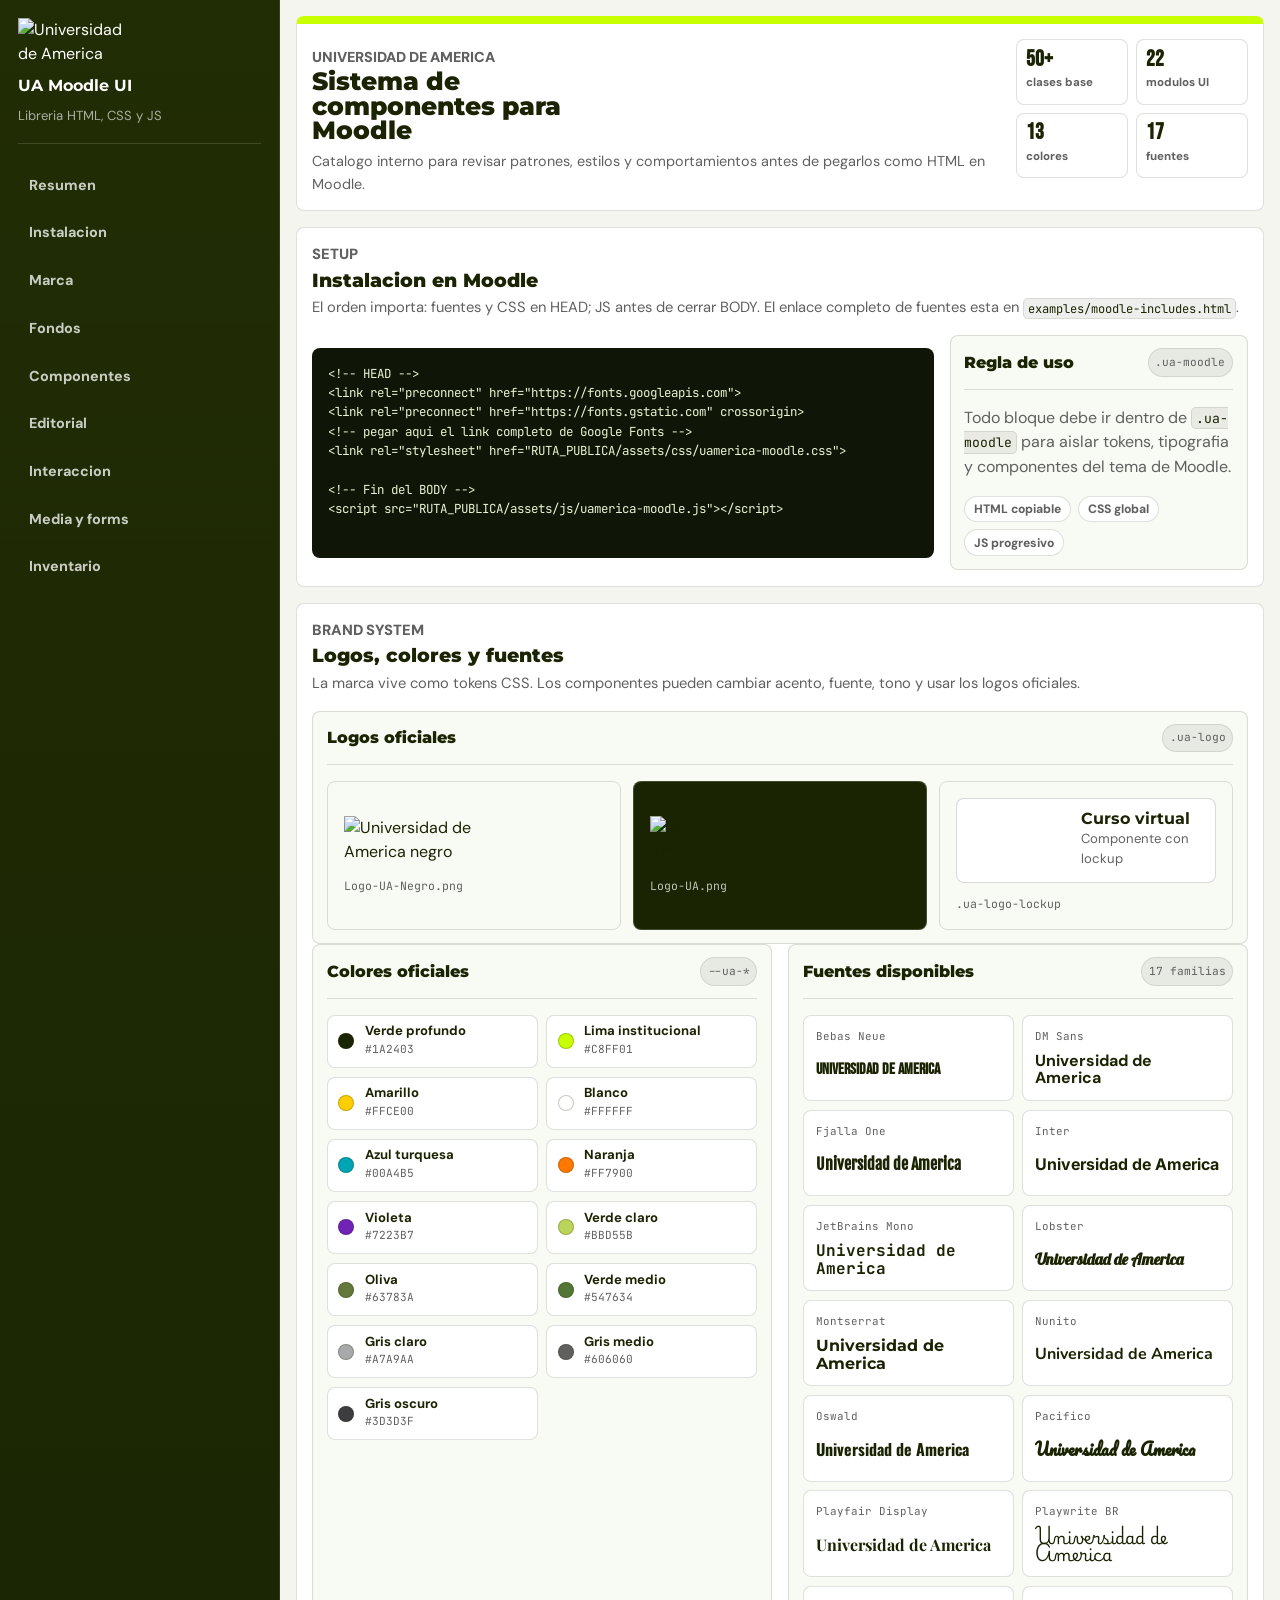
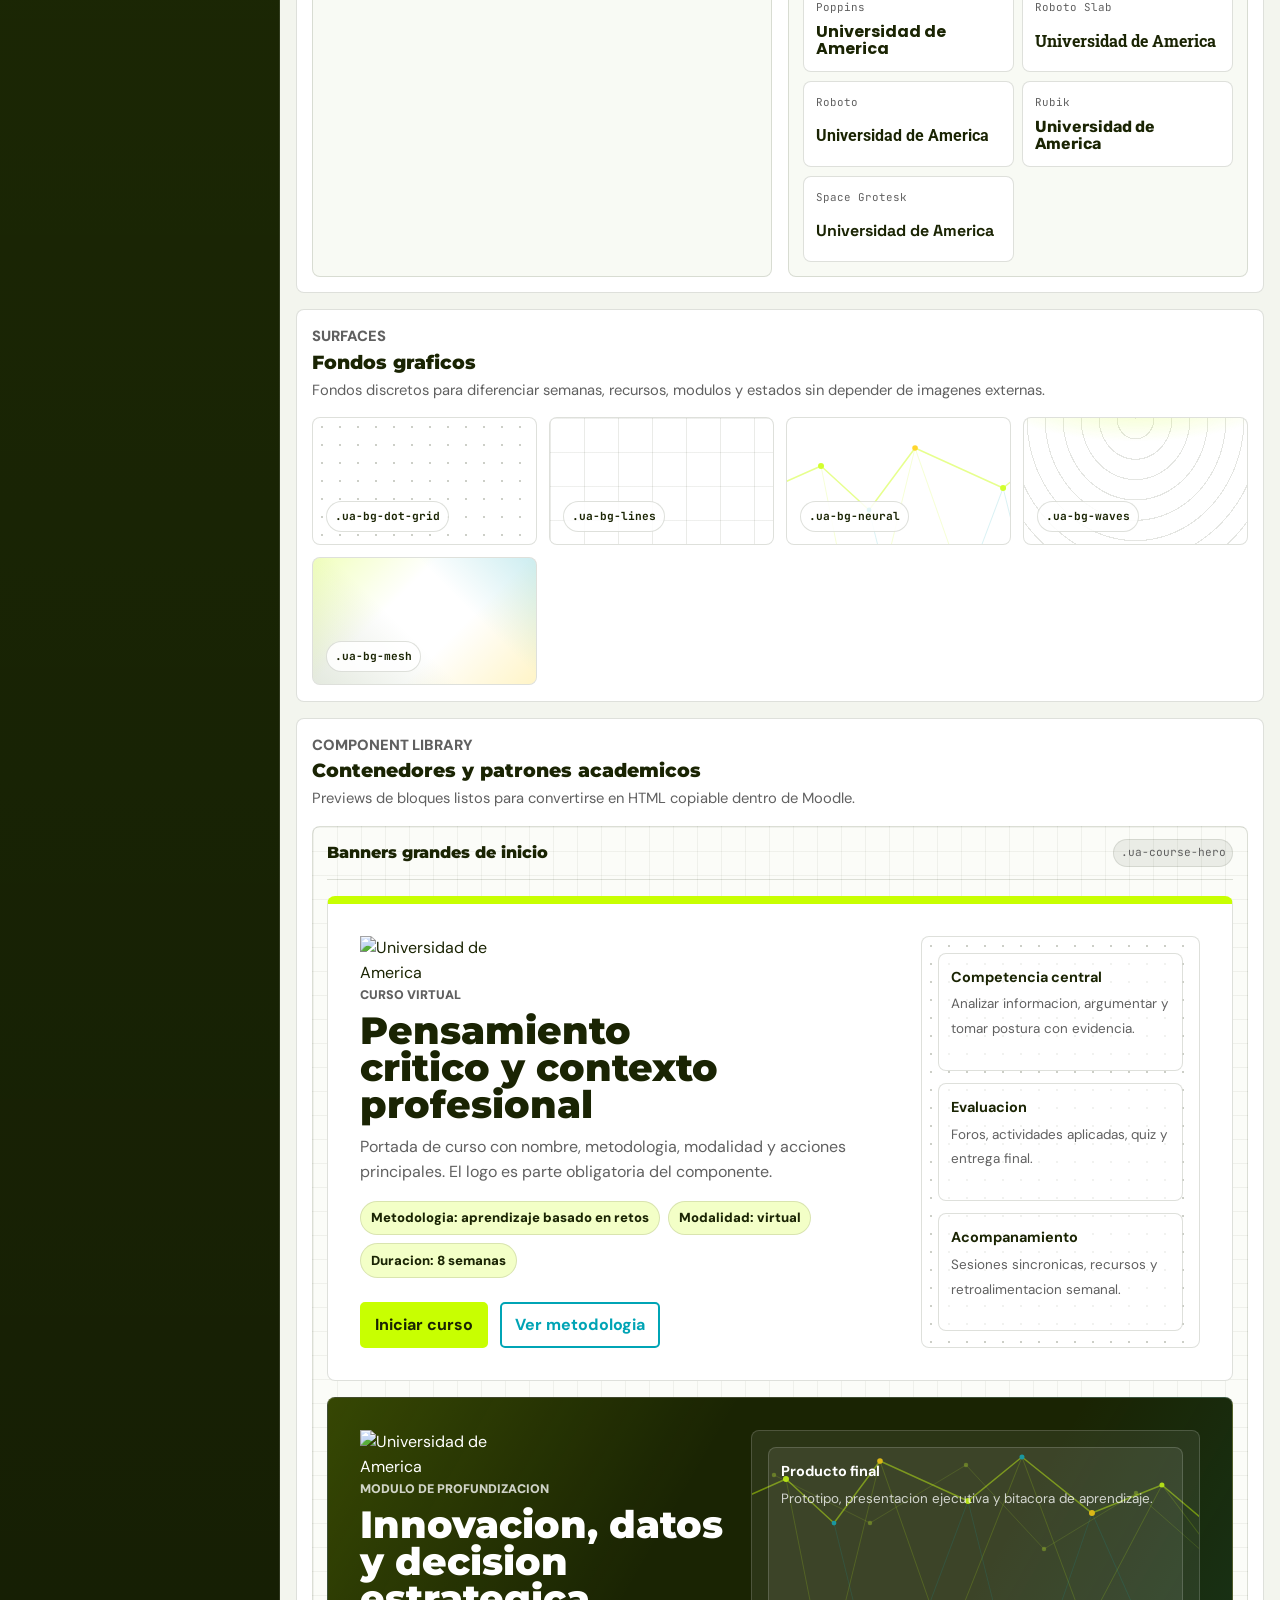
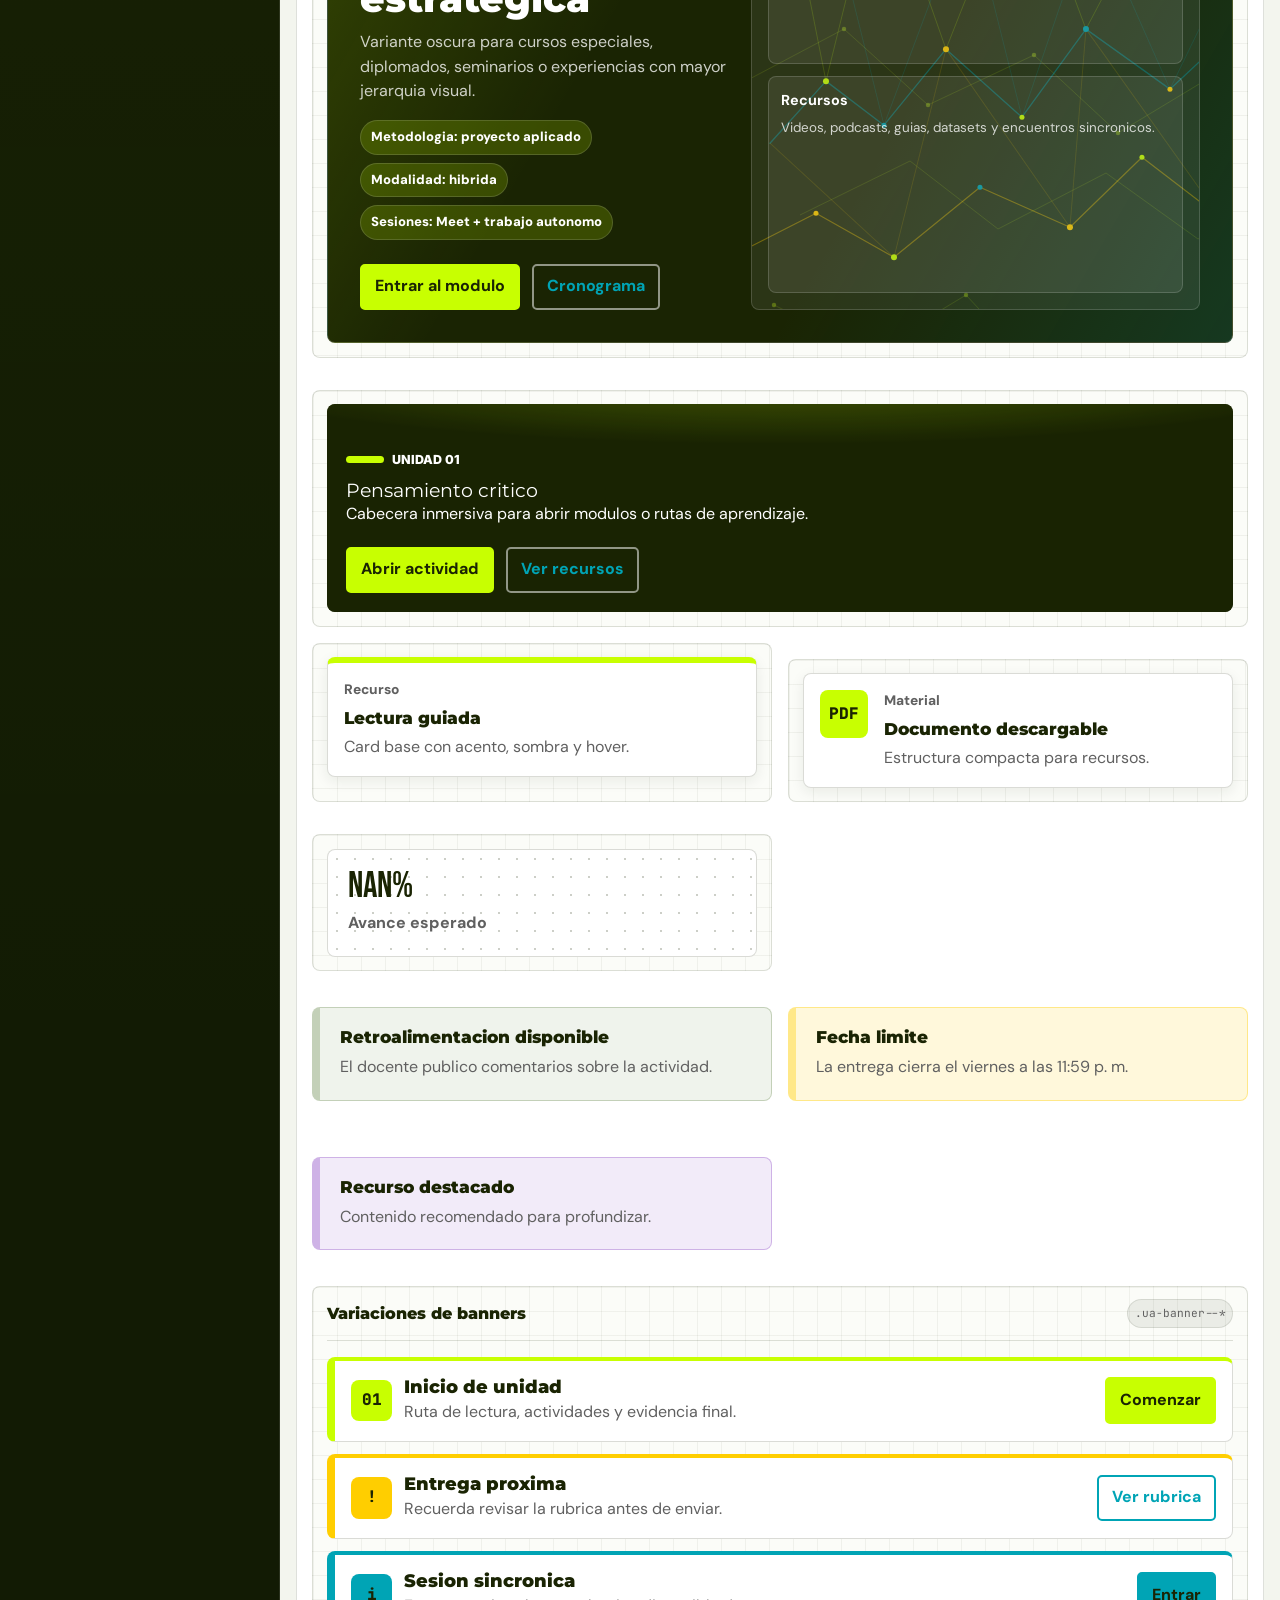
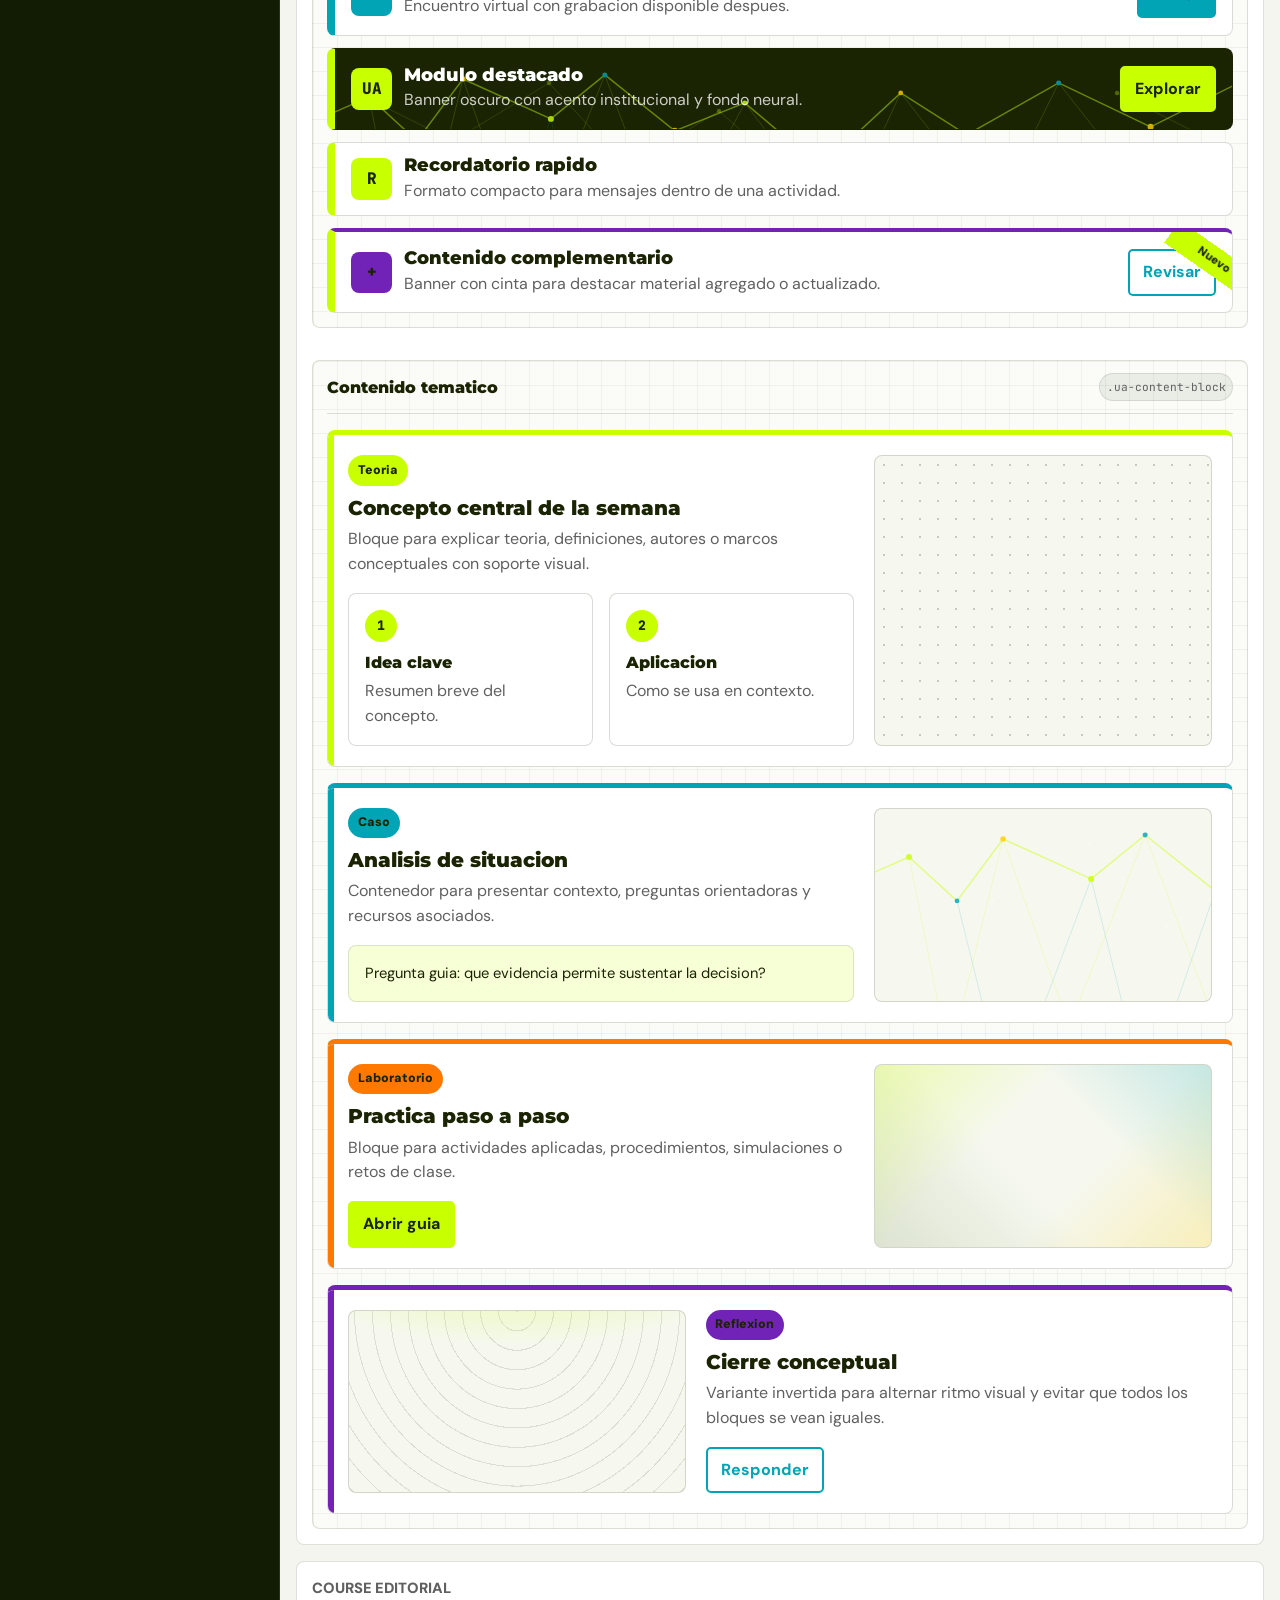
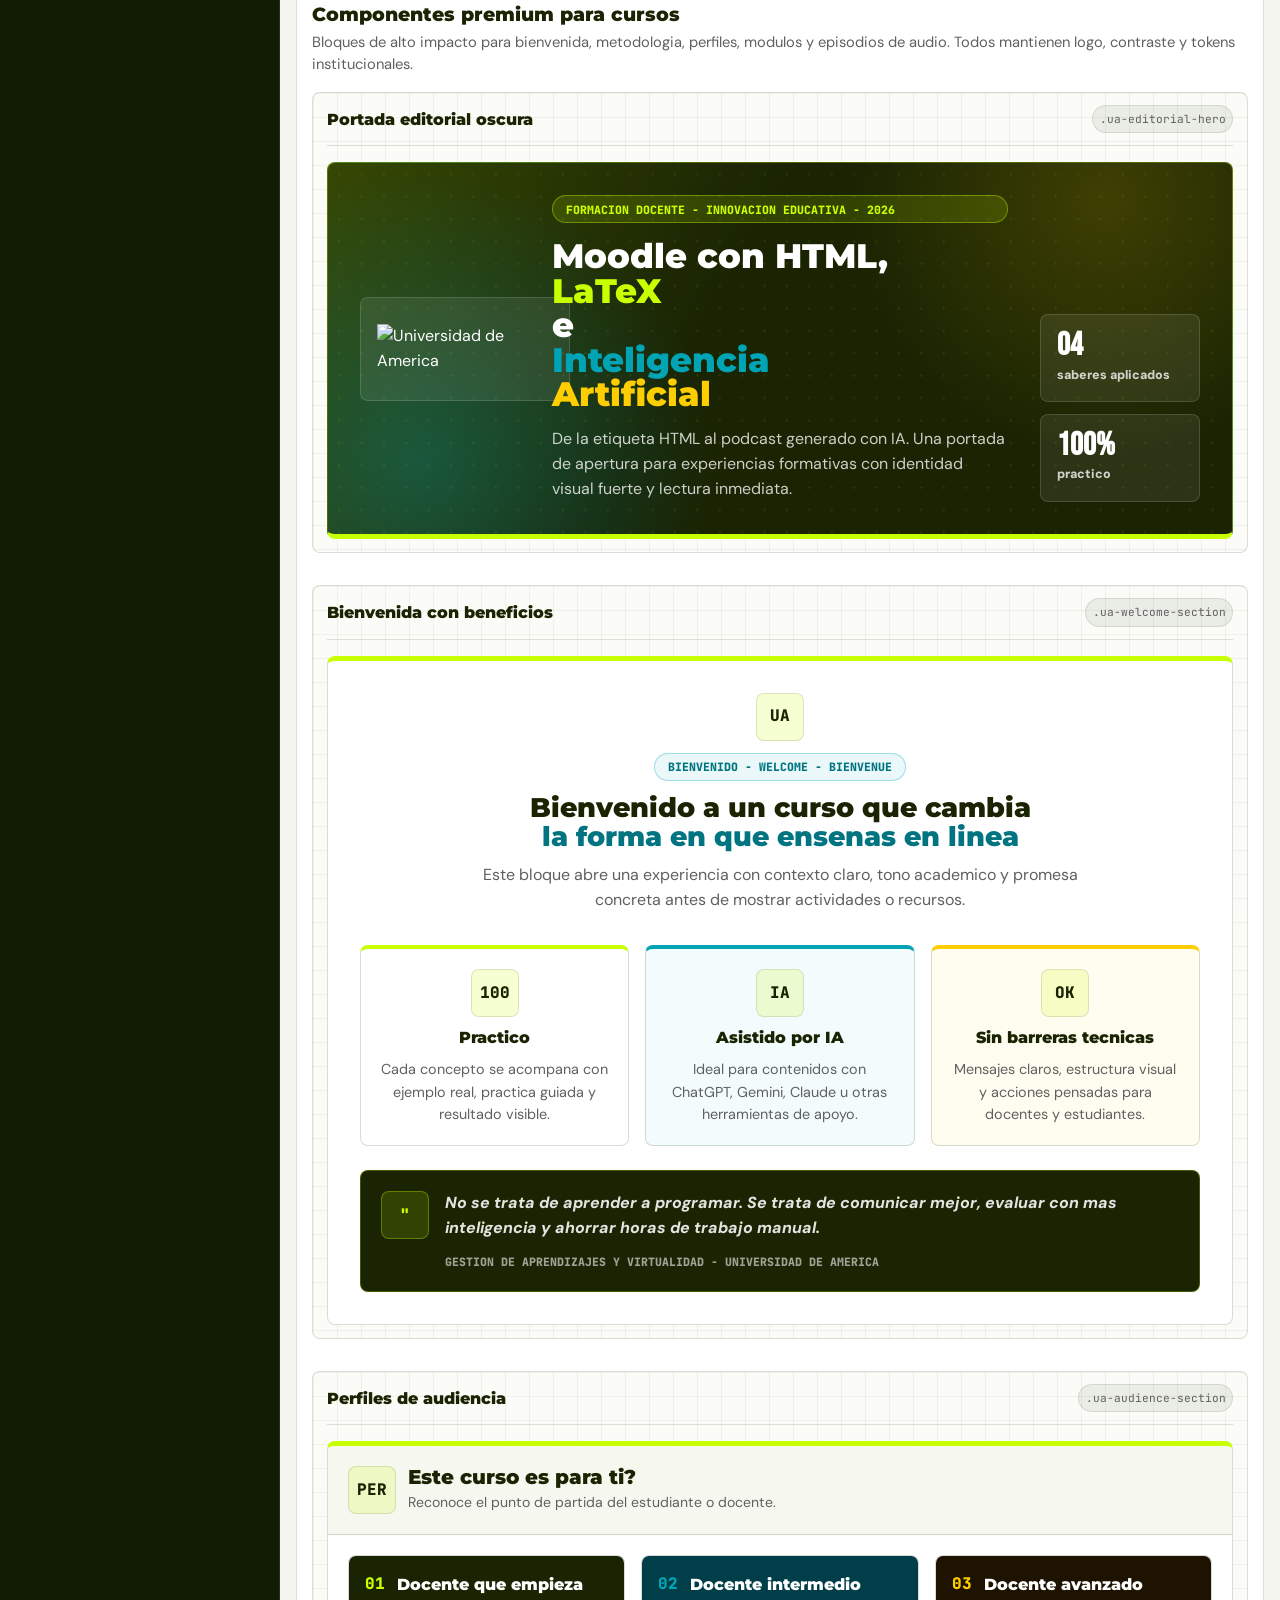
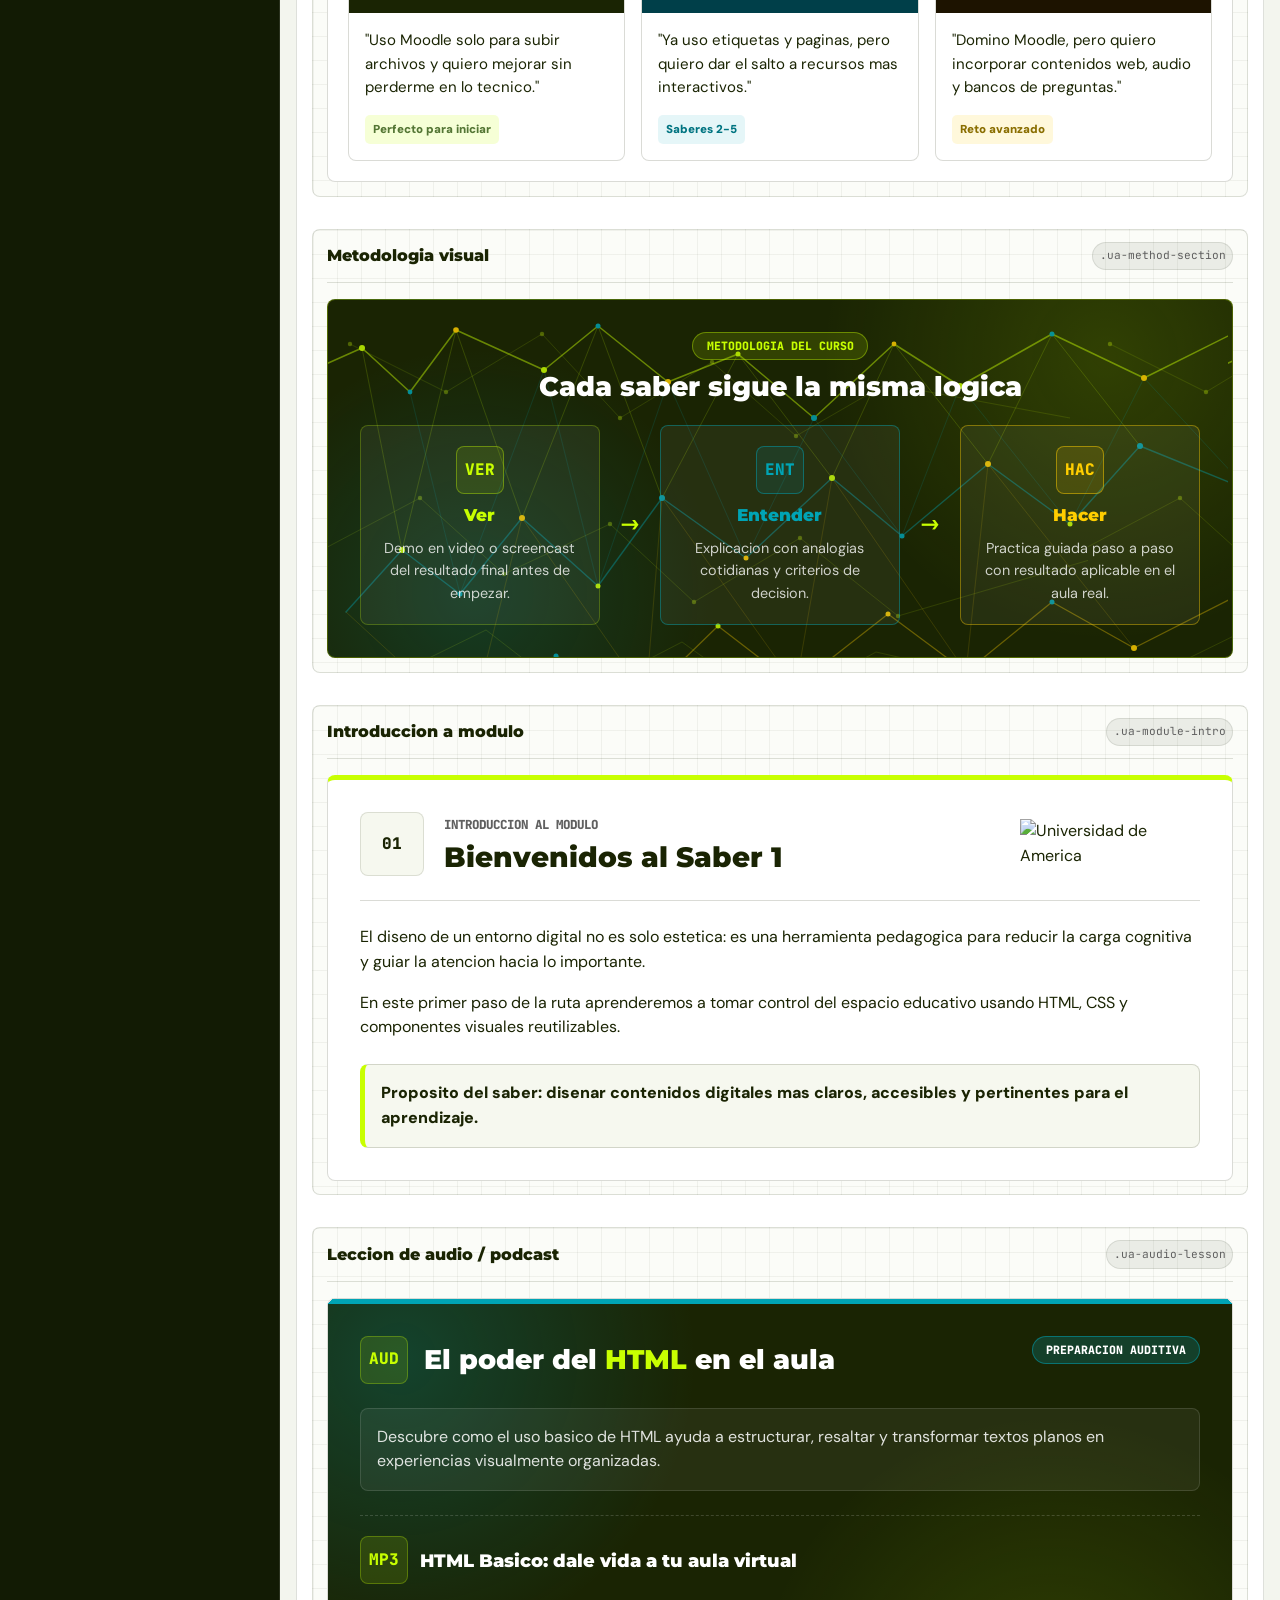
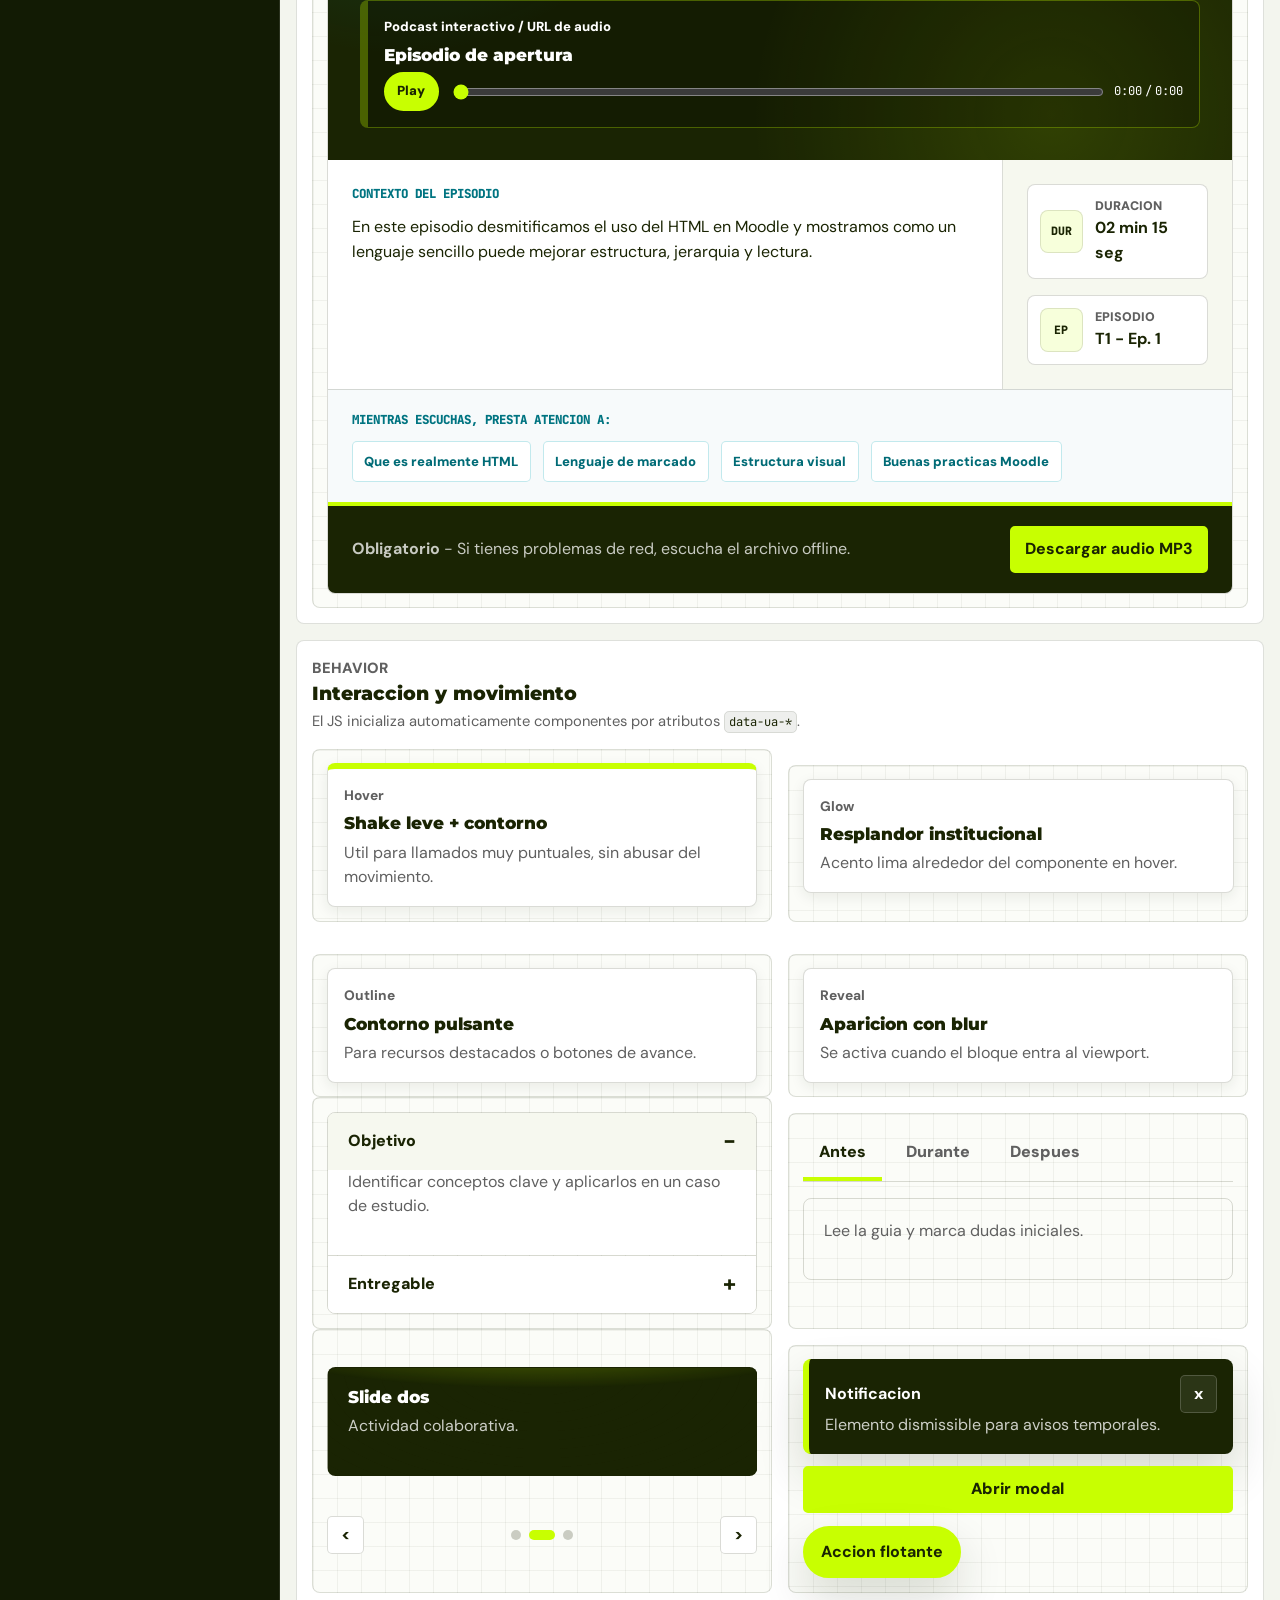
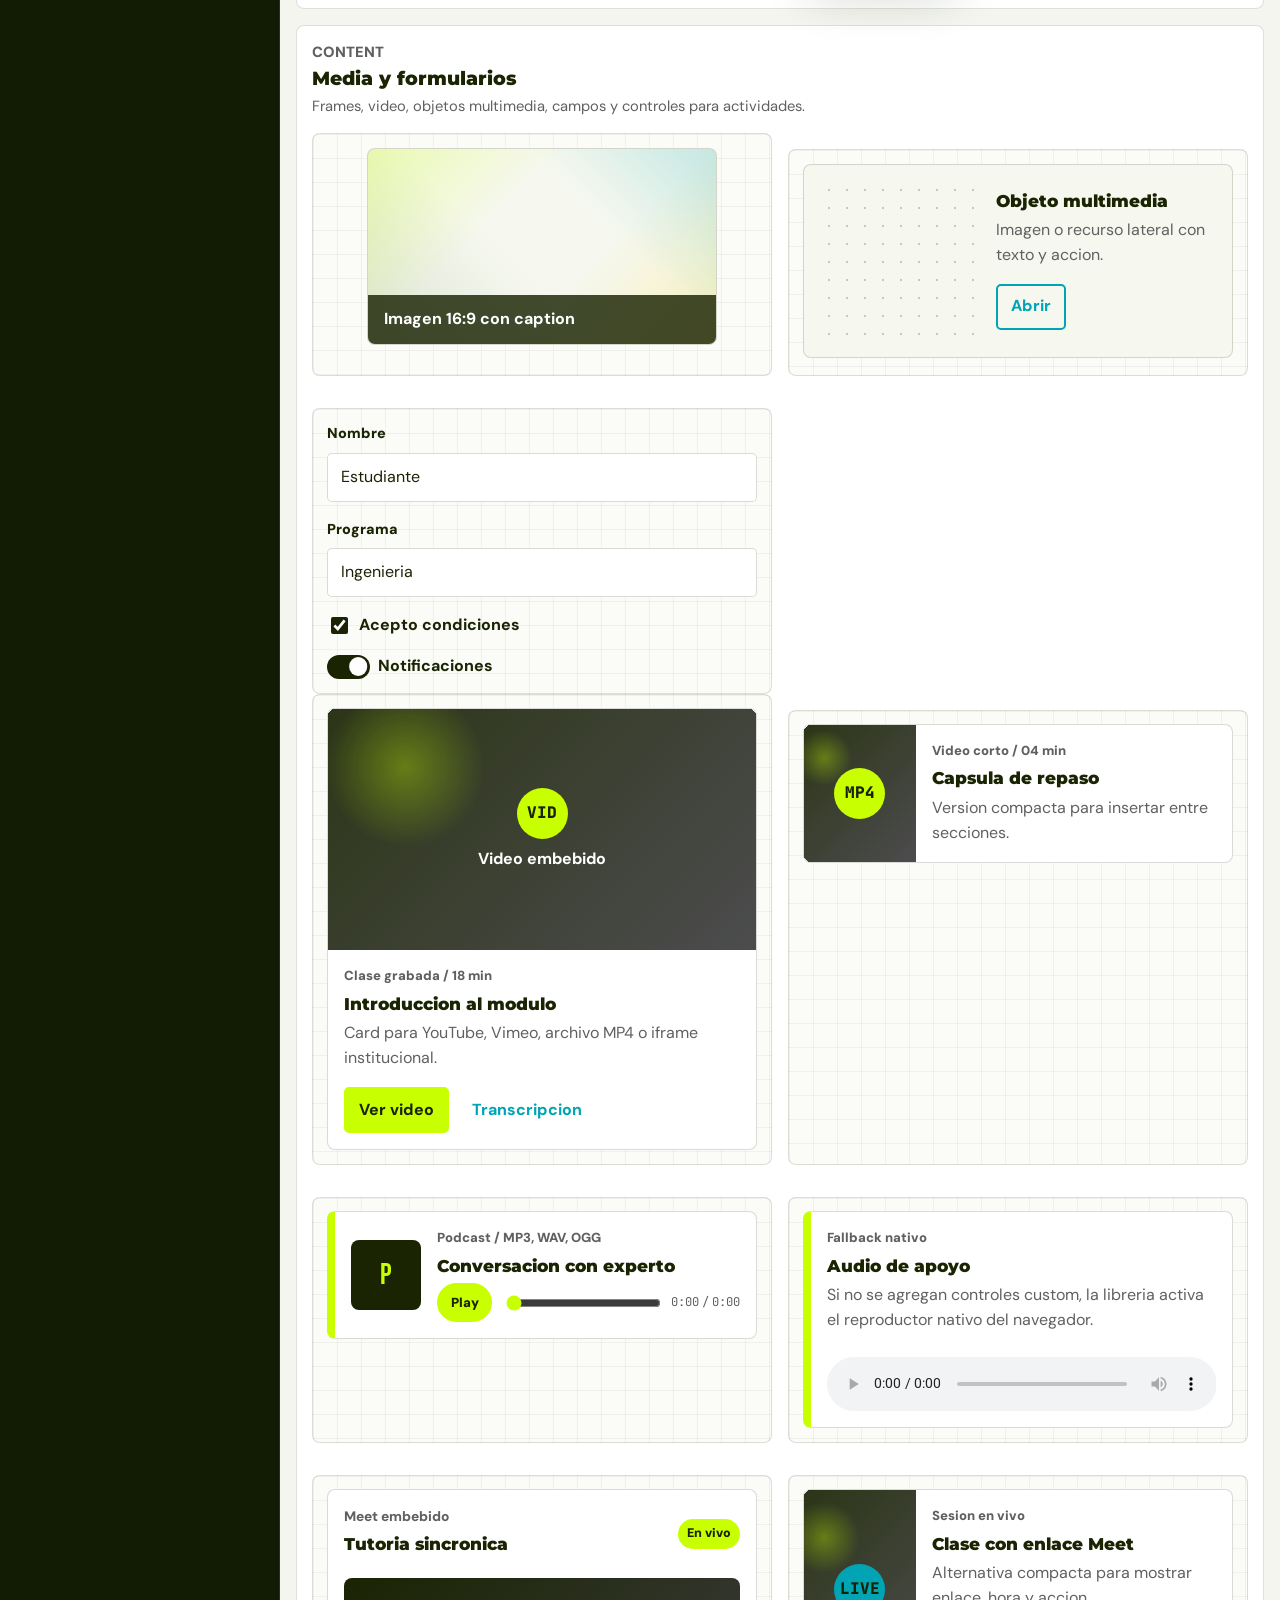
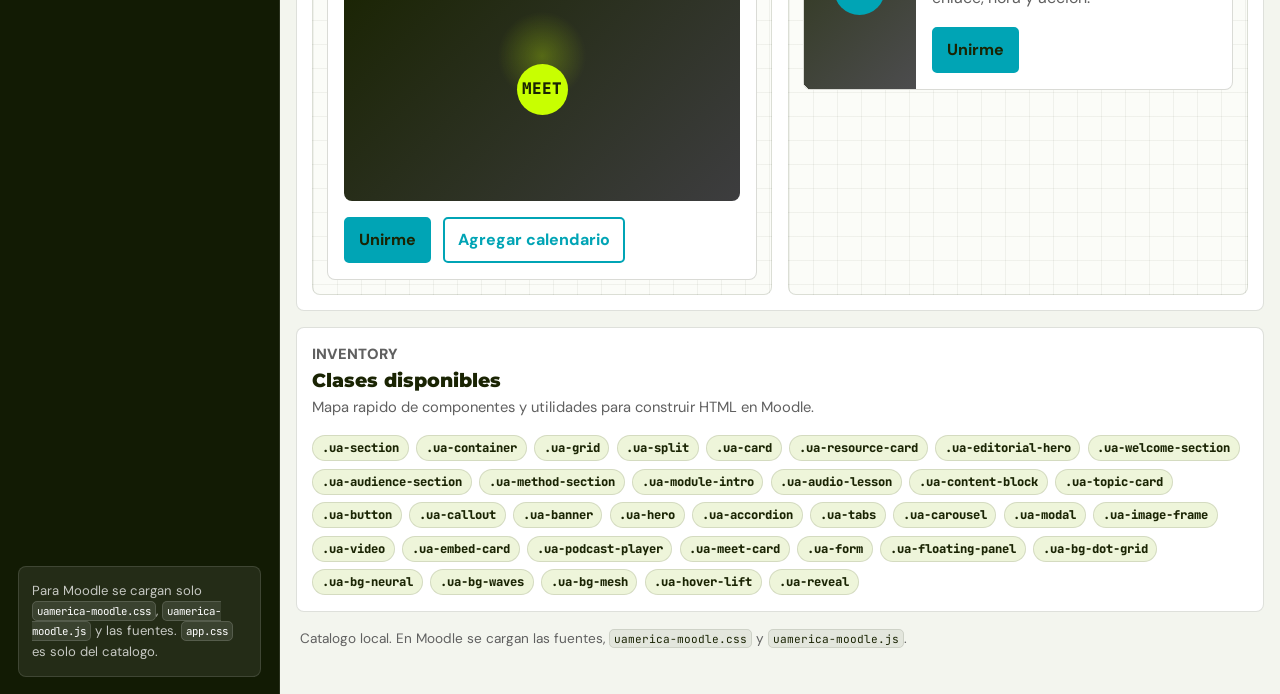
==== index.html @ 3627ede4 "First commit" ====
<!doctype html>
<html lang="es">
  <head>
    <meta charset="utf-8">
    <meta name="viewport" content="width=device-width, initial-scale=1">
    <title>UA Moodle UI Library</title>
    <link rel="preconnect" href="https://fonts.googleapis.com">
    <link rel="preconnect" href="https://fonts.gstatic.com" crossorigin>
    <link href="https://fonts.googleapis.com/css2?family=Bebas+Neue&family=DM+Sans:ital,opsz,wght@0,9..40,100..1000;1,9..40,100..1000&family=Fjalla+One&family=Inter:ital,opsz,wght@0,14..32,100..900;1,14..32,100..900&family=JetBrains+Mono:ital,wght@0,100..800;1,100..800&family=Lobster&family=Montserrat:ital,wght@0,100..900;1,100..900&family=Nunito:ital,wght@0,200..1000;1,200..1000&family=Oswald:wght@200..700&family=Pacifico&family=Playfair+Display:ital,wght@0,400..900;1,400..900&family=Playwrite+BR:wght@100..400&family=Poppins:ital,wght@0,100;0,200;0,300;0,400;0,500;0,600;0,700;0,800;0,900;1,100;1,200;1,300;1,400;1,500;1,600;1,700;1,800;1,900&family=Roboto+Slab:wght@100..900&family=Roboto:ital,wght@0,100..900;1,100..900&family=Rubik:ital,wght@0,300..900;1,300..900&family=Space+Grotesk:wght@300..700&display=swap" rel="stylesheet">
    <link rel="stylesheet" href="assets/css/uamerica-moodle.css">
    <link rel="stylesheet" href="assets/css/app.css">
  </head>
  <body>
    <div class="catalog-app ua-moodle">
      <aside class="catalog-sidebar">
        <div class="catalog-logo">
          <img class="ua-logo ua-logo--sm" src="https://data.yedatech.com.co/api/public/1777858705294-Logo-UA.png" alt="Universidad de America">
          <strong>UA Moodle UI</strong>
          <span>Libreria HTML, CSS y JS</span>
        </div>

        <nav class="catalog-nav" aria-label="Catalogo">
          <a href="#overview">Resumen</a>
          <a href="#install">Instalacion</a>
          <a href="#brand">Marca</a>
          <a href="#backgrounds">Fondos</a>
          <a href="#components">Componentes</a>
          <a href="#editorial">Editorial</a>
          <a href="#interaction">Interaccion</a>
          <a href="#media">Media y forms</a>
          <a href="#tokens">Inventario</a>
        </nav>

        <div class="catalog-sidebar__foot">
          Para Moodle se cargan solo <code>uamerica-moodle.css</code>, <code>uamerica-moodle.js</code> y las fuentes. <code>app.css</code> es solo del catalogo.
        </div>
      </aside>

      <main class="catalog-main">
        <header class="catalog-header" id="overview">
          <div>
            <p class="catalog-section__eyebrow">Universidad de America</p>
            <h1>Sistema de componentes para Moodle</h1>
            <p>Catalogo interno para revisar patrones, estilos y comportamientos antes de pegarlos como HTML en Moodle.</p>
          </div>

          <div class="catalog-status" aria-label="Resumen de libreria">
            <div class="catalog-stat"><strong>50+</strong><span>clases base</span></div>
            <div class="catalog-stat"><strong>22</strong><span>modulos UI</span></div>
            <div class="catalog-stat"><strong>13</strong><span>colores</span></div>
            <div class="catalog-stat"><strong>17</strong><span>fuentes</span></div>
          </div>
        </header>

        <section class="catalog-section" id="install">
          <div class="catalog-section__head">
            <p class="catalog-section__eyebrow">Setup</p>
            <h2>Instalacion en Moodle</h2>
            <p>El orden importa: fuentes y CSS en HEAD; JS antes de cerrar BODY. El enlace completo de fuentes esta en <code>examples/moodle-includes.html</code>.</p>
          </div>

          <div class="catalog-usage">
            <pre class="catalog-code">&lt;!-- HEAD --&gt;
&lt;link rel="preconnect" href="https://fonts.googleapis.com"&gt;
&lt;link rel="preconnect" href="https://fonts.gstatic.com" crossorigin&gt;
&lt;!-- pegar aqui el link completo de Google Fonts --&gt;
&lt;link rel="stylesheet" href="RUTA_PUBLICA/assets/css/uamerica-moodle.css"&gt;

&lt;!-- Fin del BODY --&gt;
&lt;script src="RUTA_PUBLICA/assets/js/uamerica-moodle.js"&gt;&lt;/script&gt;</pre>

            <div class="catalog-panel">
              <div class="catalog-panel__title">
                <h3>Regla de uso</h3>
                <code>.ua-moodle</code>
              </div>
              <p>Todo bloque debe ir dentro de <code>.ua-moodle</code> para aislar tokens, tipografia y componentes del tema de Moodle.</p>
              <div class="catalog-chip-list">
                <span class="catalog-chip">HTML copiable</span>
                <span class="catalog-chip">CSS global</span>
                <span class="catalog-chip">JS progresivo</span>
              </div>
            </div>
          </div>
        </section>

        <section class="catalog-section" id="brand">
          <div class="catalog-section__head">
            <p class="catalog-section__eyebrow">Brand system</p>
            <h2>Logos, colores y fuentes</h2>
            <p>La marca vive como tokens CSS. Los componentes pueden cambiar acento, fuente, tono y usar los logos oficiales.</p>
          </div>

          <div class="catalog-panel">
            <div class="catalog-panel__title">
              <h3>Logos oficiales</h3>
              <code>.ua-logo</code>
            </div>
            <div class="catalog-logo-grid">
              <div class="catalog-logo-sample">
                <img class="ua-logo ua-logo--md" src="https://data.yedatech.com.co/api/public/1777858705780-Logo-UA-Negro.png" alt="Universidad de America negro">
                <code>Logo-UA-Negro.png</code>
              </div>
              <div class="catalog-logo-sample catalog-logo-sample--dark">
                <img class="ua-logo ua-logo--md" src="https://data.yedatech.com.co/api/public/1777858705294-Logo-UA.png" alt="Universidad de America">
                <code>Logo-UA.png</code>
              </div>
              <div class="catalog-logo-sample">
                <div class="ua-logo-lockup">
                  <span class="ua-logo-mark ua-logo-mark--black ua-logo--sm" role="img" aria-label="Universidad de America"></span>
                  <span class="ua-logo-lockup__text">
                    <strong>Curso virtual</strong>
                    <span>Componente con lockup</span>
                  </span>
                </div>
                <code>.ua-logo-lockup</code>
              </div>
            </div>
          </div>

          <div class="catalog-panel-grid">
            <div class="catalog-panel">
              <div class="catalog-panel__title">
                <h3>Colores oficiales</h3>
                <code>--ua-*</code>
              </div>
              <ul class="catalog-color-list">
                <li><span style="--dot-color:#1A2403"></span><div><strong>Verde profundo</strong><code>#1A2403</code></div></li>
                <li><span style="--dot-color:#C8FF01"></span><div><strong>Lima institucional</strong><code>#C8FF01</code></div></li>
                <li><span style="--dot-color:#FFCE00"></span><div><strong>Amarillo</strong><code>#FFCE00</code></div></li>
                <li><span style="--dot-color:#FFFFFF"></span><div><strong>Blanco</strong><code>#FFFFFF</code></div></li>
                <li><span style="--dot-color:#00A4B5"></span><div><strong>Azul turquesa</strong><code>#00A4B5</code></div></li>
                <li><span style="--dot-color:#FF7900"></span><div><strong>Naranja</strong><code>#FF7900</code></div></li>
                <li><span style="--dot-color:#7223B7"></span><div><strong>Violeta</strong><code>#7223B7</code></div></li>
                <li><span style="--dot-color:#BBD55B"></span><div><strong>Verde claro</strong><code>#BBD55B</code></div></li>
                <li><span style="--dot-color:#63783A"></span><div><strong>Oliva</strong><code>#63783A</code></div></li>
                <li><span style="--dot-color:#547634"></span><div><strong>Verde medio</strong><code>#547634</code></div></li>
                <li><span style="--dot-color:#A7A9AA"></span><div><strong>Gris claro</strong><code>#A7A9AA</code></div></li>
                <li><span style="--dot-color:#606060"></span><div><strong>Gris medio</strong><code>#606060</code></div></li>
                <li><span style="--dot-color:#3D3D3F"></span><div><strong>Gris oscuro</strong><code>#3D3D3F</code></div></li>
              </ul>
            </div>

            <div class="catalog-panel">
              <div class="catalog-panel__title">
                <h3>Fuentes disponibles</h3>
                <code>17 familias</code>
              </div>
              <div class="catalog-font-grid">
                <article class="catalog-font" style="--sample-font:'Bebas Neue',sans-serif"><span>Bebas Neue</span><strong>Universidad de America</strong></article>
                <article class="catalog-font" style="--sample-font:'DM Sans',sans-serif"><span>DM Sans</span><strong>Universidad de America</strong></article>
                <article class="catalog-font" style="--sample-font:'Fjalla One',sans-serif"><span>Fjalla One</span><strong>Universidad de America</strong></article>
                <article class="catalog-font" style="--sample-font:'Inter',sans-serif"><span>Inter</span><strong>Universidad de America</strong></article>
                <article class="catalog-font" style="--sample-font:'JetBrains Mono',monospace"><span>JetBrains Mono</span><strong>Universidad de America</strong></article>
                <article class="catalog-font" style="--sample-font:'Lobster',cursive"><span>Lobster</span><strong>Universidad de America</strong></article>
                <article class="catalog-font" style="--sample-font:'Montserrat',sans-serif"><span>Montserrat</span><strong>Universidad de America</strong></article>
                <article class="catalog-font" style="--sample-font:'Nunito',sans-serif"><span>Nunito</span><strong>Universidad de America</strong></article>
                <article class="catalog-font" style="--sample-font:'Oswald',sans-serif"><span>Oswald</span><strong>Universidad de America</strong></article>
                <article class="catalog-font" style="--sample-font:'Pacifico',cursive"><span>Pacifico</span><strong>Universidad de America</strong></article>
                <article class="catalog-font" style="--sample-font:'Playfair Display',serif"><span>Playfair Display</span><strong>Universidad de America</strong></article>
                <article class="catalog-font" style="--sample-font:'Playwrite BR',cursive"><span>Playwrite BR</span><strong>Universidad de America</strong></article>
                <article class="catalog-font" style="--sample-font:'Poppins',sans-serif"><span>Poppins</span><strong>Universidad de America</strong></article>
                <article class="catalog-font" style="--sample-font:'Roboto Slab',serif"><span>Roboto Slab</span><strong>Universidad de America</strong></article>
                <article class="catalog-font" style="--sample-font:'Roboto',sans-serif"><span>Roboto</span><strong>Universidad de America</strong></article>
                <article class="catalog-font" style="--sample-font:'Rubik',sans-serif"><span>Rubik</span><strong>Universidad de America</strong></article>
                <article class="catalog-font" style="--sample-font:'Space Grotesk',sans-serif"><span>Space Grotesk</span><strong>Universidad de America</strong></article>
              </div>
            </div>
          </div>
        </section>

        <section class="catalog-section" id="backgrounds">
          <div class="catalog-section__head">
            <p class="catalog-section__eyebrow">Surfaces</p>
            <h2>Fondos graficos</h2>
            <p>Fondos discretos para diferenciar semanas, recursos, modulos y estados sin depender de imagenes externas.</p>
          </div>

          <div class="catalog-bg-grid">
            <div class="catalog-bg-sample ua-bg-dot-grid"><strong>.ua-bg-dot-grid</strong></div>
            <div class="catalog-bg-sample ua-bg-lines"><strong>.ua-bg-lines</strong></div>
            <div class="catalog-bg-sample ua-bg-neural"><strong>.ua-bg-neural</strong></div>
            <div class="catalog-bg-sample ua-bg-waves"><strong>.ua-bg-waves</strong></div>
            <div class="catalog-bg-sample ua-bg-mesh"><strong>.ua-bg-mesh</strong></div>
          </div>
        </section>

        <section class="catalog-section" id="components">
          <div class="catalog-section__head">
            <p class="catalog-section__eyebrow">Component library</p>
            <h2>Contenedores y patrones academicos</h2>
            <p>Previews de bloques listos para convertirse en HTML copiable dentro de Moodle.</p>
          </div>

          <div class="catalog-component-stack">
            <div class="catalog-preview">
              <div class="catalog-panel__title">
                <h3>Banners grandes de inicio</h3>
                <code>.ua-course-hero</code>
              </div>
              <div class="catalog-component-stack">
                <section class="ua-course-hero ua-course-hero--lime">
                  <div class="ua-course-hero__content">
                    <div>
                      <div class="ua-course-hero__brand">
                        <img class="ua-logo ua-logo--md" src="https://data.yedatech.com.co/api/public/1777858705780-Logo-UA-Negro.png" alt="Universidad de America">
                      </div>
                      <p class="ua-course-hero__eyebrow">Curso virtual</p>
                      <h3 class="ua-course-hero__title">Pensamiento critico y contexto profesional</h3>
                      <p class="ua-course-hero__description">Portada de curso con nombre, metodologia, modalidad y acciones principales. El logo es parte obligatoria del componente.</p>
                      <ul class="ua-course-hero__meta">
                        <li>Metodologia: aprendizaje basado en retos</li>
                        <li>Modalidad: virtual</li>
                        <li>Duracion: 8 semanas</li>
                      </ul>
                    </div>
                    <div class="ua-course-hero__actions">
                      <a class="ua-button ua-button--lime ua-button--auto" href="#">Iniciar curso</a>
                      <a class="ua-button ua-button--outline ua-button--auto" href="#">Ver metodologia</a>
                    </div>
                  </div>
                  <div class="ua-course-hero__visual ua-bg-dot-grid">
                    <div class="ua-course-hero__details">
                      <div class="ua-course-hero__detail">
                        <strong>Competencia central</strong>
                        <span>Analizar informacion, argumentar y tomar postura con evidencia.</span>
                      </div>
                      <div class="ua-course-hero__detail">
                        <strong>Evaluacion</strong>
                        <span>Foros, actividades aplicadas, quiz y entrega final.</span>
                      </div>
                      <div class="ua-course-hero__detail">
                        <strong>Acompanamiento</strong>
                        <span>Sesiones sincronicas, recursos y retroalimentacion semanal.</span>
                      </div>
                    </div>
                  </div>
                </section>

                <section class="ua-course-hero ua-course-hero--dark ua-course-hero--split">
                  <div class="ua-course-hero__content">
                    <div>
                      <div class="ua-course-hero__brand">
                        <img class="ua-logo ua-logo--md" src="https://data.yedatech.com.co/api/public/1777858705294-Logo-UA.png" alt="Universidad de America">
                      </div>
                      <p class="ua-course-hero__eyebrow">Modulo de profundizacion</p>
                      <h3 class="ua-course-hero__title">Innovacion, datos y decision estrategica</h3>
                      <p class="ua-course-hero__description">Variante oscura para cursos especiales, diplomados, seminarios o experiencias con mayor jerarquia visual.</p>
                      <ul class="ua-course-hero__meta">
                        <li>Metodologia: proyecto aplicado</li>
                        <li>Modalidad: hibrida</li>
                        <li>Sesiones: Meet + trabajo autonomo</li>
                      </ul>
                    </div>
                    <div class="ua-course-hero__actions">
                      <a class="ua-button ua-button--lime ua-button--auto" href="#">Entrar al modulo</a>
                      <a class="ua-button ua-button--outline ua-button--auto" href="#">Cronograma</a>
                    </div>
                  </div>
                  <div class="ua-course-hero__visual ua-bg-neural">
                    <div class="ua-course-hero__details">
                      <div class="ua-course-hero__detail">
                        <strong>Producto final</strong>
                        <span>Prototipo, presentacion ejecutiva y bitacora de aprendizaje.</span>
                      </div>
                      <div class="ua-course-hero__detail">
                        <strong>Recursos</strong>
                        <span>Videos, podcasts, guias, datasets y encuentros sincronicos.</span>
                      </div>
                    </div>
                  </div>
                </section>
              </div>
            </div>

            <div class="catalog-preview">
              <section class="ua-hero catalog-mini-hero ua-bg-waves">
                <div class="ua-hero__content">
                  <p class="ua-kicker">Unidad 01</p>
                  <h2 class="ua-title ua-title--display">Pensamiento critico</h2>
                  <p class="ua-lead">Cabecera inmersiva para abrir modulos o rutas de aprendizaje.</p>
                  <div class="ua-button-row">
                    <a class="ua-button ua-button--accent ua-button--shine" href="#">Abrir actividad</a>
                    <a class="ua-button ua-button--outline" href="#">Ver recursos</a>
                  </div>
                </div>
              </section>
            </div>

            <div class="catalog-panel-grid">
              <div class="catalog-preview">
                <article class="ua-card ua-card--accent ua-hover-lift" data-ua-reveal>
                  <p class="ua-card__meta">Recurso</p>
                  <h3 class="ua-card__title">Lectura guiada</h3>
                  <p class="ua-card__text">Card base con acento, sombra y hover.</p>
                </article>
              </div>

              <div class="catalog-preview">
                <article class="ua-card ua-resource-card ua-hover-border" data-ua-reveal>
                  <span class="ua-resource-card__icon">PDF</span>
                  <div>
                    <p class="ua-card__meta">Material</p>
                    <h3 class="ua-card__title">Documento descargable</h3>
                    <p class="ua-card__text">Estructura compacta para recursos.</p>
                  </div>
                </article>
              </div>

              <div class="catalog-preview">
                <article class="ua-metric ua-bg-dot-grid" data-ua-reveal>
                  <span class="ua-metric__value" data-ua-counter="92" data-ua-counter-suffix="%">0%</span>
                  <p class="ua-metric__label">Avance esperado</p>
                </article>
              </div>
            </div>

            <div class="catalog-panel-grid">
              <aside class="ua-callout" data-tone="success">
                <h3 class="ua-callout__title">Retroalimentacion disponible</h3>
                <p class="ua-callout__body">El docente publico comentarios sobre la actividad.</p>
              </aside>
              <aside class="ua-callout" data-tone="warning">
                <h3 class="ua-callout__title">Fecha limite</h3>
                <p class="ua-callout__body">La entrega cierra el viernes a las 11:59 p. m.</p>
              </aside>
              <aside class="ua-callout" data-tone="special">
                <h3 class="ua-callout__title">Recurso destacado</h3>
                <p class="ua-callout__body">Contenido recomendado para profundizar.</p>
              </aside>
            </div>

            <div class="catalog-preview">
              <div class="catalog-panel__title">
                <h3>Variaciones de banners</h3>
                <code>.ua-banner--*</code>
              </div>
              <div class="catalog-banner-grid">
                <section class="ua-banner ua-banner--lime">
                  <div class="ua-banner__main">
                    <span class="ua-banner__icon">01</span>
                    <div>
                      <h3 class="ua-banner__title">Inicio de unidad</h3>
                      <p class="ua-banner__body">Ruta de lectura, actividades y evidencia final.</p>
                    </div>
                  </div>
                  <div class="ua-banner__actions">
                    <a class="ua-button ua-button--accent ua-button--auto" href="#">Comenzar</a>
                  </div>
                </section>

                <section class="ua-banner ua-banner--gold">
                  <div class="ua-banner__main">
                    <span class="ua-banner__icon">!</span>
                    <div>
                      <h3 class="ua-banner__title">Entrega proxima</h3>
                      <p class="ua-banner__body">Recuerda revisar la rubrica antes de enviar.</p>
                    </div>
                  </div>
                  <div class="ua-banner__actions">
                    <a class="ua-button ua-button--outline ua-button--auto" href="#">Ver rubrica</a>
                  </div>
                </section>

                <section class="ua-banner ua-banner--info">
                  <div class="ua-banner__main">
                    <span class="ua-banner__icon">i</span>
                    <div>
                      <h3 class="ua-banner__title">Sesion sincronica</h3>
                      <p class="ua-banner__body">Encuentro virtual con grabacion disponible despues.</p>
                    </div>
                  </div>
                  <div class="ua-banner__actions">
                    <a class="ua-button ua-button--cyan ua-button--auto" href="#">Entrar</a>
                  </div>
                </section>

                <section class="ua-banner ua-banner--dark ua-bg-neural">
                  <div class="ua-banner__main">
                    <span class="ua-banner__icon">UA</span>
                    <div>
                      <h3 class="ua-banner__title">Modulo destacado</h3>
                      <p class="ua-banner__body">Banner oscuro con acento institucional y fondo neural.</p>
                    </div>
                  </div>
                  <div class="ua-banner__actions">
                    <a class="ua-button ua-button--accent ua-button--auto" href="#">Explorar</a>
                  </div>
                </section>

                <section class="ua-banner ua-banner--minimal ua-banner--compact">
                  <div class="ua-banner__main">
                    <span class="ua-banner__icon">R</span>
                    <div>
                      <h3 class="ua-banner__title">Recordatorio rapido</h3>
                      <p class="ua-banner__body">Formato compacto para mensajes dentro de una actividad.</p>
                    </div>
                  </div>
                </section>

                <section class="ua-banner ua-banner--ribbon ua-banner--special" data-ribbon="Nuevo">
                  <div class="ua-banner__main">
                    <span class="ua-banner__icon">+</span>
                    <div>
                      <h3 class="ua-banner__title">Contenido complementario</h3>
                      <p class="ua-banner__body">Banner con cinta para destacar material agregado o actualizado.</p>
                    </div>
                  </div>
                  <div class="ua-banner__actions">
                    <a class="ua-button ua-button--outline ua-button--auto" href="#">Revisar</a>
                  </div>
                </section>
              </div>
            </div>

            <div class="catalog-preview">
              <div class="catalog-panel__title">
                <h3>Contenido tematico</h3>
                <code>.ua-content-block</code>
              </div>
              <div class="catalog-component-stack">
                <section class="ua-content-block ua-content-block--theory">
                  <div class="ua-content-block__content">
                    <span class="ua-content-block__label">Teoria</span>
                    <h3 class="ua-content-block__title">Concepto central de la semana</h3>
                    <p class="ua-content-block__text">Bloque para explicar teoria, definiciones, autores o marcos conceptuales con soporte visual.</p>
                    <div class="ua-topic-grid">
                      <article class="ua-topic-card">
                        <span class="ua-topic-card__number">1</span>
                        <h4 class="ua-topic-card__title">Idea clave</h4>
                        <p class="ua-topic-card__text">Resumen breve del concepto.</p>
                      </article>
                      <article class="ua-topic-card">
                        <span class="ua-topic-card__number">2</span>
                        <h4 class="ua-topic-card__title">Aplicacion</h4>
                        <p class="ua-topic-card__text">Como se usa en contexto.</p>
                      </article>
                    </div>
                  </div>
                  <div class="ua-content-block__media ua-bg-dot-grid"></div>
                </section>

                <section class="ua-content-block ua-content-block--case">
                  <div class="ua-content-block__content">
                    <span class="ua-content-block__label">Caso</span>
                    <h3 class="ua-content-block__title">Analisis de situacion</h3>
                    <p class="ua-content-block__text">Contenedor para presentar contexto, preguntas orientadoras y recursos asociados.</p>
                    <aside class="ua-content-block__aside">Pregunta guia: que evidencia permite sustentar la decision?</aside>
                  </div>
                  <div class="ua-content-block__media ua-bg-neural"></div>
                </section>

                <section class="ua-content-block ua-content-block--lab">
                  <div class="ua-content-block__content">
                    <span class="ua-content-block__label">Laboratorio</span>
                    <h3 class="ua-content-block__title">Practica paso a paso</h3>
                    <p class="ua-content-block__text">Bloque para actividades aplicadas, procedimientos, simulaciones o retos de clase.</p>
                    <a class="ua-button ua-button--accent ua-button--auto" href="#">Abrir guia</a>
                  </div>
                  <div class="ua-content-block__media ua-bg-mesh"></div>
                </section>

                <section class="ua-content-block ua-content-block--reflection ua-content-block--reverse">
                  <div class="ua-content-block__content">
                    <span class="ua-content-block__label">Reflexion</span>
                    <h3 class="ua-content-block__title">Cierre conceptual</h3>
                    <p class="ua-content-block__text">Variante invertida para alternar ritmo visual y evitar que todos los bloques se vean iguales.</p>
                    <a class="ua-button ua-button--outline ua-button--auto" href="#">Responder</a>
                  </div>
                  <div class="ua-content-block__media ua-bg-waves"></div>
                </section>
              </div>
            </div>
          </div>
        </section>

        <section class="catalog-section" id="editorial">
          <div class="catalog-section__head">
            <p class="catalog-section__eyebrow">Course editorial</p>
            <h2>Componentes premium para cursos</h2>
            <p>Bloques de alto impacto para bienvenida, metodologia, perfiles, modulos y episodios de audio. Todos mantienen logo, contraste y tokens institucionales.</p>
          </div>

          <div class="catalog-component-stack">
            <div class="catalog-preview">
              <div class="catalog-panel__title">
                <h3>Portada editorial oscura</h3>
                <code>.ua-editorial-hero</code>
              </div>
              <section class="ua-editorial-hero ua-hover-outline-pulse" data-ua-reveal>
                <div class="ua-editorial-hero__brand">
                  <div class="ua-editorial-hero__logo-card">
                    <img class="ua-logo ua-logo--md" src="https://data.yedatech.com.co/api/public/1777858705294-Logo-UA.png" alt="Universidad de America">
                  </div>
                </div>
                <div class="ua-editorial-hero__content">
                  <span class="ua-editorial-pill">Formacion docente - Innovacion educativa - 2026</span>
                  <h3 class="ua-editorial-hero__title">
                    Moodle con HTML,
                    <span><span class="ua-accent-lime">LaTeX</span> e <span class="ua-accent-cyan">Inteligencia</span></span>
                    <span class="ua-accent-gold">Artificial</span>
                  </h3>
                  <p class="ua-editorial-hero__lead">De la etiqueta HTML al podcast generado con IA. Una portada de apertura para experiencias formativas con identidad visual fuerte y lectura inmediata.</p>
                </div>
                <div class="ua-editorial-hero__aside">
                  <div class="ua-editorial-hero__metric">
                    <strong>04</strong>
                    <span>saberes aplicados</span>
                  </div>
                  <div class="ua-editorial-hero__metric">
                    <strong>100%</strong>
                    <span>practico</span>
                  </div>
                </div>
              </section>
            </div>

            <div class="catalog-preview">
              <div class="catalog-panel__title">
                <h3>Bienvenida con beneficios</h3>
                <code>.ua-welcome-section</code>
              </div>
              <section class="ua-welcome-section" data-ua-reveal>
                <div class="ua-welcome-section__intro">
                  <span class="ua-editorial-icon">UA</span>
                  <span class="ua-editorial-pill ua-editorial-pill--cyan">Bienvenido - Welcome - Bienvenue</span>
                  <h3 class="ua-welcome-section__title">Bienvenido a un curso que cambia <span class="ua-accent-cyan">la forma en que ensenas en linea</span></h3>
                  <p class="ua-welcome-section__lead">Este bloque abre una experiencia con contexto claro, tono academico y promesa concreta antes de mostrar actividades o recursos.</p>
                </div>

                <div class="ua-welcome-section__features">
                  <article class="ua-feature-card">
                    <span class="ua-editorial-icon ua-feature-card__icon">100</span>
                    <h4 class="ua-feature-card__title">Practico</h4>
                    <p class="ua-feature-card__text">Cada concepto se acompana con ejemplo real, practica guiada y resultado visible.</p>
                  </article>
                  <article class="ua-feature-card ua-feature-card--cyan">
                    <span class="ua-editorial-icon ua-feature-card__icon">IA</span>
                    <h4 class="ua-feature-card__title">Asistido por IA</h4>
                    <p class="ua-feature-card__text">Ideal para contenidos con ChatGPT, Gemini, Claude u otras herramientas de apoyo.</p>
                  </article>
                  <article class="ua-feature-card ua-feature-card--gold">
                    <span class="ua-editorial-icon ua-feature-card__icon">OK</span>
                    <h4 class="ua-feature-card__title">Sin barreras tecnicas</h4>
                    <p class="ua-feature-card__text">Mensajes claros, estructura visual y acciones pensadas para docentes y estudiantes.</p>
                  </article>
                </div>

                <blockquote class="ua-quote-band">
                  <span class="ua-editorial-icon ua-editorial-icon--dark ua-quote-band__icon">"</span>
                  <div>
                    <p>No se trata de aprender a programar. Se trata de comunicar mejor, evaluar con mas inteligencia y ahorrar horas de trabajo manual.</p>
                    <cite>Gestion de aprendizajes y virtualidad - Universidad de America</cite>
                  </div>
                </blockquote>
              </section>
            </div>

            <div class="catalog-preview">
              <div class="catalog-panel__title">
                <h3>Perfiles de audiencia</h3>
                <code>.ua-audience-section</code>
              </div>
              <section class="ua-audience-section" data-ua-reveal>
                <div class="ua-audience-section__head">
                  <span class="ua-editorial-icon">PER</span>
                  <div>
                    <h3 class="ua-audience-section__title">Este curso es para ti?</h3>
                    <p class="ua-audience-section__subtitle">Reconoce el punto de partida del estudiante o docente.</p>
                  </div>
                </div>
                <div class="ua-audience-grid">
                  <article class="ua-profile-card">
                    <div class="ua-profile-card__head">
                      <span class="ua-profile-card__icon">01</span>
                      <h4 class="ua-profile-card__title">Docente que empieza</h4>
                    </div>
                    <div class="ua-profile-card__body">
                      <p class="ua-profile-card__quote">"Uso Moodle solo para subir archivos y quiero mejorar sin perderme en lo tecnico."</p>
                      <span class="ua-profile-card__badge">Perfecto para iniciar</span>
                    </div>
                  </article>
                  <article class="ua-profile-card ua-profile-card--intermediate">
                    <div class="ua-profile-card__head">
                      <span class="ua-profile-card__icon">02</span>
                      <h4 class="ua-profile-card__title">Docente intermedio</h4>
                    </div>
                    <div class="ua-profile-card__body">
                      <p class="ua-profile-card__quote">"Ya uso etiquetas y paginas, pero quiero dar el salto a recursos mas interactivos."</p>
                      <span class="ua-profile-card__badge">Saberes 2-5</span>
                    </div>
                  </article>
                  <article class="ua-profile-card ua-profile-card--advanced">
                    <div class="ua-profile-card__head">
                      <span class="ua-profile-card__icon">03</span>
                      <h4 class="ua-profile-card__title">Docente avanzado</h4>
                    </div>
                    <div class="ua-profile-card__body">
                      <p class="ua-profile-card__quote">"Domino Moodle, pero quiero incorporar contenidos web, audio y bancos de preguntas."</p>
                      <span class="ua-profile-card__badge">Reto avanzado</span>
                    </div>
                  </article>
                </div>
              </section>
            </div>

            <div class="catalog-preview">
              <div class="catalog-panel__title">
                <h3>Metodologia visual</h3>
                <code>.ua-method-section</code>
              </div>
              <section class="ua-method-section ua-bg-neural" data-ua-reveal>
                <div class="ua-method-section__head">
                  <span class="ua-editorial-pill">Metodologia del curso</span>
                  <h3 class="ua-method-section__title">Cada saber sigue la misma logica</h3>
                </div>
                <div class="ua-method-steps">
                  <article class="ua-method-card">
                    <span class="ua-editorial-icon ua-method-card__icon">VER</span>
                    <h4 class="ua-method-card__title ua-accent-lime">Ver</h4>
                    <p class="ua-method-card__text">Demo en video o screencast del resultado final antes de empezar.</p>
                  </article>
                  <span class="ua-method-connector">-&gt;</span>
                  <article class="ua-method-card ua-method-card--cyan">
                    <span class="ua-editorial-icon ua-method-card__icon">ENT</span>
                    <h4 class="ua-method-card__title ua-accent-cyan">Entender</h4>
                    <p class="ua-method-card__text">Explicacion con analogias cotidianas y criterios de decision.</p>
                  </article>
                  <span class="ua-method-connector">-&gt;</span>
                  <article class="ua-method-card ua-method-card--gold">
                    <span class="ua-editorial-icon ua-method-card__icon">HAC</span>
                    <h4 class="ua-method-card__title ua-accent-gold">Hacer</h4>
                    <p class="ua-method-card__text">Practica guiada paso a paso con resultado aplicable en el aula real.</p>
                  </article>
                </div>
              </section>
            </div>

            <div class="catalog-preview">
              <div class="catalog-panel__title">
                <h3>Introduccion a modulo</h3>
                <code>.ua-module-intro</code>
              </div>
              <section class="ua-module-intro" data-ua-reveal>
                <header class="ua-module-intro__header">
                  <span class="ua-editorial-icon ua-module-intro__icon">01</span>
                  <div>
                    <p class="ua-module-intro__kicker">Introduccion al modulo</p>
                    <h3 class="ua-module-intro__title">Bienvenidos al Saber 1</h3>
                  </div>
                  <span class="ua-module-intro__logo">
                    <img class="ua-logo" src="https://data.yedatech.com.co/api/public/1777858705780-Logo-UA-Negro.png" alt="Universidad de America">
                  </span>
                </header>
                <div class="ua-module-intro__body">
                  <p>El diseno de un entorno digital no es solo estetica: es una herramienta pedagogica para reducir la carga cognitiva y guiar la atencion hacia lo importante.</p>
                  <p>En este primer paso de la ruta aprenderemos a tomar control del espacio educativo usando HTML, CSS y componentes visuales reutilizables.</p>
                  <div class="ua-module-intro__purpose">Proposito del saber: disenar contenidos digitales mas claros, accesibles y pertinentes para el aprendizaje.</div>
                </div>
              </section>
            </div>

            <div class="catalog-preview">
              <div class="catalog-panel__title">
                <h3>Leccion de audio / podcast</h3>
                <code>.ua-audio-lesson</code>
              </div>
              <section class="ua-audio-lesson" data-ua-reveal>
                <div class="ua-audio-lesson__hero">
                  <div class="ua-audio-lesson__top">
                    <span class="ua-editorial-icon ua-editorial-icon--dark">AUD</span>
                    <div>
                      <span class="ua-editorial-pill ua-editorial-pill--cyan">Preparacion auditiva</span>
                      <h3 class="ua-audio-lesson__title">El poder del <span class="ua-accent-lime">HTML</span> en el aula</h3>
                    </div>
                  </div>
                  <p class="ua-audio-lesson__copy">Descubre como el uso basico de HTML ayuda a estructurar, resaltar y transformar textos planos en experiencias visualmente organizadas.</p>
                  <div class="ua-audio-lesson__player">
                    <div class="ua-audio-lesson__player-title">
                      <span class="ua-editorial-icon ua-editorial-icon--dark">MP3</span>
                      <h4>HTML Basico: dale vida a tu aula virtual</h4>
                    </div>
                    <article class="ua-podcast-player ua-podcast-player--full" data-ua-podcast data-ua-audio="https://www.soundhelix.com/examples/mp3/SoundHelix-Song-3.mp3">
                      <div class="ua-podcast-player__body">
                        <p class="ua-podcast-player__meta">Podcast interactivo / URL de audio</p>
                        <h3 class="ua-podcast-player__title">Episodio de apertura</h3>
                        <div class="ua-podcast-player__controls">
                          <button class="ua-podcast-player__play" type="button">Play</button>
                          <input class="ua-podcast-player__range" type="range" value="0" aria-label="Progreso del audio">
                          <span class="ua-podcast-player__time">
                            <span class="ua-podcast-player__current">0:00</span>
                            <span>/</span>
                            <span class="ua-podcast-player__duration">0:00</span>
                          </span>
                        </div>
                        <audio class="ua-podcast-player__audio" preload="metadata"></audio>
                      </div>
                    </article>
                  </div>
                </div>
                <div class="ua-audio-lesson__body">
                  <div class="ua-audio-lesson__context">
                    <p class="ua-audio-lesson__label">Contexto del episodio</p>
                    <p class="ua-audio-lesson__text">En este episodio desmitificamos el uso del HTML en Moodle y mostramos como un lenguaje sencillo puede mejorar estructura, jerarquia y lectura.</p>
                  </div>
                  <aside class="ua-audio-lesson__meta">
                    <div class="ua-audio-lesson__meta-card">
                      <span class="ua-editorial-icon">DUR</span>
                      <div><span>Duracion</span><strong>02 min 15 seg</strong></div>
                    </div>
                    <div class="ua-audio-lesson__meta-card">
                      <span class="ua-editorial-icon">EP</span>
                      <div><span>Episodio</span><strong>T1 - Ep. 1</strong></div>
                    </div>
                  </aside>
                </div>
                <div class="ua-audio-lesson__listen">
                  <p class="ua-audio-lesson__label">Mientras escuchas, presta atencion a:</p>
                  <div class="ua-audio-lesson__chips">
                    <span class="ua-audio-lesson__chip">Que es realmente HTML</span>
                    <span class="ua-audio-lesson__chip">Lenguaje de marcado</span>
                    <span class="ua-audio-lesson__chip">Estructura visual</span>
                    <span class="ua-audio-lesson__chip">Buenas practicas Moodle</span>
                  </div>
                </div>
                <footer class="ua-audio-lesson__footer">
                  <p><strong>Obligatorio</strong> - Si tienes problemas de red, escucha el archivo offline.</p>
                  <a class="ua-button ua-button--accent ua-button--auto" href="https://www.soundhelix.com/examples/mp3/SoundHelix-Song-3.mp3">Descargar audio MP3</a>
                </footer>
              </section>
            </div>
          </div>
        </section>

        <section class="catalog-section" id="interaction">
          <div class="catalog-section__head">
            <p class="catalog-section__eyebrow">Behavior</p>
            <h2>Interaccion y movimiento</h2>
            <p>El JS inicializa automaticamente componentes por atributos <code>data-ua-*</code>.</p>
          </div>

          <div class="catalog-panel-grid">
            <div class="catalog-preview">
              <article class="ua-card ua-card--accent ua-hover-shake ua-hover-outline">
                <p class="ua-card__meta">Hover</p>
                <h3 class="ua-card__title">Shake leve + contorno</h3>
                <p class="ua-card__text">Util para llamados muy puntuales, sin abusar del movimiento.</p>
              </article>
            </div>

            <div class="catalog-preview">
              <article class="ua-card ua-hover-glow ua-pop-in">
                <p class="ua-card__meta">Glow</p>
                <h3 class="ua-card__title">Resplandor institucional</h3>
                <p class="ua-card__text">Acento lima alrededor del componente en hover.</p>
              </article>
            </div>

            <div class="catalog-preview">
              <article class="ua-card ua-hover-outline-pulse ua-hover-glow-cyan">
                <p class="ua-card__meta">Outline</p>
                <h3 class="ua-card__title">Contorno pulsante</h3>
                <p class="ua-card__text">Para recursos destacados o botones de avance.</p>
              </article>
            </div>

            <div class="catalog-preview">
              <article class="ua-card ua-reveal ua-reveal-blur" data-ua-reveal>
                <p class="ua-card__meta">Reveal</p>
                <h3 class="ua-card__title">Aparicion con blur</h3>
                <p class="ua-card__text">Se activa cuando el bloque entra al viewport.</p>
              </article>
            </div>
          </div>

          <div class="catalog-panel-grid">
            <div class="catalog-preview">
              <div class="ua-accordion" data-ua-accordion>
                <div class="ua-accordion__item">
                  <button class="ua-accordion__trigger">Objetivo</button>
                  <div class="ua-accordion__panel">
                    <p>Identificar conceptos clave y aplicarlos en un caso de estudio.</p>
                  </div>
                </div>
                <div class="ua-accordion__item">
                  <button class="ua-accordion__trigger">Entregable</button>
                  <div class="ua-accordion__panel">
                    <p>Documento breve con analisis, evidencia y reflexion final.</p>
                  </div>
                </div>
              </div>
            </div>

            <div class="catalog-preview">
              <div class="ua-tabs" data-ua-tabs>
                <div class="ua-tabs__list">
                  <button class="ua-tabs__tab">Antes</button>
                  <button class="ua-tabs__tab">Durante</button>
                  <button class="ua-tabs__tab">Despues</button>
                </div>
                <div class="ua-tabs__panel"><p>Lee la guia y marca dudas iniciales.</p></div>
                <div class="ua-tabs__panel"><p>Participa en el foro y contrasta ideas.</p></div>
                <div class="ua-tabs__panel"><p>Entrega una conclusion con evidencias.</p></div>
              </div>
            </div>
          </div>

          <div class="catalog-panel-grid">
            <div class="catalog-preview">
              <div class="ua-carousel" data-ua-carousel data-ua-autoplay="4200">
                <div class="ua-carousel__viewport">
                  <div class="ua-carousel__track">
                    <article class="ua-carousel__slide ua-section ua-section--compact ua-bg-dot-grid">
                      <h3 class="ua-card__title">Slide uno</h3>
                      <p>Recursos introductorios.</p>
                    </article>
                    <article class="ua-carousel__slide ua-section ua-section--compact ua-bg-waves">
                      <h3 class="ua-card__title">Slide dos</h3>
                      <p>Actividad colaborativa.</p>
                    </article>
                    <article class="ua-carousel__slide ua-section ua-section--compact ua-bg-mesh">
                      <h3 class="ua-card__title">Slide tres</h3>
                      <p>Cierre y retroalimentacion.</p>
                    </article>
                  </div>
                </div>
                <div class="ua-carousel__controls">
                  <button class="ua-icon-button ua-carousel__prev" aria-label="Anterior">&lt;</button>
                  <div class="ua-carousel__dots"></div>
                  <button class="ua-icon-button ua-carousel__next" aria-label="Siguiente">&gt;</button>
                </div>
              </div>
            </div>

            <div class="catalog-preview catalog-floating-preview">
              <div class="ua-toast" data-ua-dismissible>
                <div class="ua-cluster" style="justify-content:space-between">
                  <strong>Notificacion</strong>
                  <button class="ua-icon-button" data-ua-dismiss aria-label="Cerrar">x</button>
                </div>
                <p>Elemento dismissible para avisos temporales.</p>
              </div>
              <button class="ua-button ua-button--accent catalog-modal" data-ua-modal-target="#demo-modal">Abrir modal</button>
              <a class="ua-floating-action" href="#">Accion flotante</a>
            </div>
          </div>
        </section>

        <section class="catalog-section" id="media">
          <div class="catalog-section__head">
            <p class="catalog-section__eyebrow">Content</p>
            <h2>Media y formularios</h2>
            <p>Frames, video, objetos multimedia, campos y controles para actividades.</p>
          </div>

          <div class="catalog-panel-grid">
            <div class="catalog-preview">
              <figure class="ua-image-frame ua-bg-mesh">
                <figcaption class="ua-image-frame__caption">Imagen 16:9 con caption</figcaption>
              </figure>
            </div>

            <div class="catalog-preview">
              <article class="ua-media-object">
                <div class="ua-media-object__media ua-bg-dot-grid"></div>
                <div>
                  <h3 class="ua-card__title">Objeto multimedia</h3>
                  <p>Imagen o recurso lateral con texto y accion.</p>
                  <a class="ua-button ua-button--outline ua-button--auto" href="#">Abrir</a>
                </div>
              </article>
            </div>

            <form class="ua-form catalog-preview">
              <div class="ua-field">
                <label class="ua-label" for="demo-name">Nombre</label>
                <input class="ua-input" id="demo-name" type="text" value="Estudiante">
              </div>
              <div class="ua-field">
                <label class="ua-label" for="demo-program">Programa</label>
                <select class="ua-select" id="demo-program">
                  <option>Ingenieria</option>
                  <option>Arquitectura</option>
                  <option>Economia</option>
                </select>
              </div>
              <label class="ua-check"><input type="checkbox" checked> Acepto condiciones</label>
              <label class="ua-switch"><input type="checkbox" checked><span class="ua-switch__track"></span> Notificaciones</label>
            </form>
          </div>

          <div class="catalog-panel-grid">
            <div class="catalog-preview">
              <article class="ua-embed-card ua-embed-card--video">
                <div class="ua-embed-card__frame">
                  <div class="ua-embed-card__placeholder">
                    <span class="ua-embed-card__icon">VID</span>
                    <strong>Video embebido</strong>
                  </div>
                </div>
                <div class="ua-embed-card__body">
                  <p class="ua-embed-card__meta">Clase grabada / 18 min</p>
                  <h3 class="ua-embed-card__title">Introduccion al modulo</h3>
                  <p class="ua-embed-card__text">Card para YouTube, Vimeo, archivo MP4 o iframe institucional.</p>
                  <div class="ua-embed-card__actions">
                    <a class="ua-button ua-button--lime ua-button--auto" href="#">Ver video</a>
                    <a class="ua-button ua-button--ghost ua-button--auto" href="#">Transcripcion</a>
                  </div>
                </div>
              </article>
            </div>

            <div class="catalog-preview">
              <article class="ua-embed-card ua-embed-card--video ua-embed-card--compact">
                <div class="ua-embed-card__frame">
                  <div class="ua-embed-card__placeholder">
                    <span class="ua-embed-card__icon">MP4</span>
                  </div>
                </div>
                <div class="ua-embed-card__body">
                  <p class="ua-embed-card__meta">Video corto / 04 min</p>
                  <h3 class="ua-embed-card__title">Capsula de repaso</h3>
                  <p class="ua-embed-card__text">Version compacta para insertar entre secciones.</p>
                </div>
              </article>
            </div>

            <div class="catalog-preview">
              <article class="ua-podcast-player" data-ua-podcast data-ua-audio="https://www.soundhelix.com/examples/mp3/SoundHelix-Song-1.mp3">
                <div class="ua-podcast-player__art">P</div>
                <div class="ua-podcast-player__body">
                  <p class="ua-podcast-player__meta">Podcast / MP3, WAV, OGG</p>
                  <h3 class="ua-podcast-player__title">Conversacion con experto</h3>
                  <div class="ua-podcast-player__controls">
                    <button class="ua-podcast-player__play" type="button">Play</button>
                    <input class="ua-podcast-player__range" type="range" value="0" aria-label="Progreso del audio">
                    <span class="ua-podcast-player__time">
                      <span class="ua-podcast-player__current">0:00</span>
                      <span>/</span>
                      <span class="ua-podcast-player__duration">0:00</span>
                    </span>
                  </div>
                  <audio class="ua-podcast-player__audio" preload="metadata"></audio>
                </div>
              </article>
            </div>

            <div class="catalog-preview">
              <article class="ua-podcast-player ua-podcast-player--native" data-ua-podcast data-ua-audio="https://www.soundhelix.com/examples/mp3/SoundHelix-Song-2.mp3">
                <div class="ua-podcast-player__body">
                  <p class="ua-podcast-player__meta">Fallback nativo</p>
                  <h3 class="ua-podcast-player__title">Audio de apoyo</h3>
                  <p>Si no se agregan controles custom, la libreria activa el reproductor nativo del navegador.</p>
                  <audio class="ua-podcast-player__audio" preload="metadata"></audio>
                </div>
              </article>
            </div>

            <div class="catalog-preview">
              <article class="ua-meet-card">
                <div class="ua-meet-card__top">
                  <div>
                    <p class="ua-card__meta">Meet embebido</p>
                    <h3 class="ua-card__title">Tutoria sincronica</h3>
                  </div>
                  <span class="ua-meet-card__status">En vivo</span>
                </div>
                <div class="ua-meet-card__frame">
                  <span class="ua-embed-card__icon">MEET</span>
                </div>
                <div class="ua-button-row">
                  <a class="ua-button ua-button--cyan ua-button--auto" href="#">Unirme</a>
                  <a class="ua-button ua-button--outline ua-button--auto" href="#">Agregar calendario</a>
                </div>
              </article>
            </div>

            <div class="catalog-preview">
              <article class="ua-embed-card ua-embed-card--meet ua-embed-card--compact">
                <div class="ua-embed-card__frame">
                  <div class="ua-embed-card__placeholder">
                    <span class="ua-embed-card__icon">LIVE</span>
                  </div>
                </div>
                <div class="ua-embed-card__body">
                  <p class="ua-embed-card__meta">Sesion en vivo</p>
                  <h3 class="ua-embed-card__title">Clase con enlace Meet</h3>
                  <p class="ua-embed-card__text">Alternativa compacta para mostrar enlace, hora y accion.</p>
                  <div class="ua-embed-card__actions">
                    <a class="ua-button ua-button--cyan ua-button--auto" href="#">Unirme</a>
                  </div>
                </div>
              </article>
            </div>
          </div>
        </section>

        <section class="catalog-section" id="tokens">
          <div class="catalog-section__head">
            <p class="catalog-section__eyebrow">Inventory</p>
            <h2>Clases disponibles</h2>
            <p>Mapa rapido de componentes y utilidades para construir HTML en Moodle.</p>
          </div>

          <div class="catalog-token-list">
            <span class="catalog-token">.ua-section</span>
            <span class="catalog-token">.ua-container</span>
            <span class="catalog-token">.ua-grid</span>
            <span class="catalog-token">.ua-split</span>
            <span class="catalog-token">.ua-card</span>
            <span class="catalog-token">.ua-resource-card</span>
            <span class="catalog-token">.ua-editorial-hero</span>
            <span class="catalog-token">.ua-welcome-section</span>
            <span class="catalog-token">.ua-audience-section</span>
            <span class="catalog-token">.ua-method-section</span>
            <span class="catalog-token">.ua-module-intro</span>
            <span class="catalog-token">.ua-audio-lesson</span>
            <span class="catalog-token">.ua-content-block</span>
            <span class="catalog-token">.ua-topic-card</span>
            <span class="catalog-token">.ua-button</span>
            <span class="catalog-token">.ua-callout</span>
            <span class="catalog-token">.ua-banner</span>
            <span class="catalog-token">.ua-hero</span>
            <span class="catalog-token">.ua-accordion</span>
            <span class="catalog-token">.ua-tabs</span>
            <span class="catalog-token">.ua-carousel</span>
            <span class="catalog-token">.ua-modal</span>
            <span class="catalog-token">.ua-image-frame</span>
            <span class="catalog-token">.ua-video</span>
            <span class="catalog-token">.ua-embed-card</span>
            <span class="catalog-token">.ua-podcast-player</span>
            <span class="catalog-token">.ua-meet-card</span>
            <span class="catalog-token">.ua-form</span>
            <span class="catalog-token">.ua-floating-panel</span>
            <span class="catalog-token">.ua-bg-dot-grid</span>
            <span class="catalog-token">.ua-bg-neural</span>
            <span class="catalog-token">.ua-bg-waves</span>
            <span class="catalog-token">.ua-bg-mesh</span>
            <span class="catalog-token">.ua-hover-lift</span>
            <span class="catalog-token">.ua-reveal</span>
          </div>
        </section>

        <p class="catalog-footer">Catalogo local. En Moodle se cargan las fuentes, <code>uamerica-moodle.css</code> y <code>uamerica-moodle.js</code>.</p>
      </main>

      <div class="ua-modal" id="demo-modal" aria-hidden="true" hidden>
        <div class="ua-modal__dialog" role="dialog" aria-modal="true" aria-labelledby="demo-modal-title">
          <div class="ua-modal__head">
            <h2 id="demo-modal-title" class="ua-card__title">Modal de ejemplo</h2>
            <button class="ua-icon-button" data-ua-modal-close aria-label="Cerrar">x</button>
          </div>
          <p>Ventana modal para instrucciones, confirmaciones o recursos destacados dentro de Moodle.</p>
          <div class="ua-button-row">
            <button class="ua-button ua-button--accent" data-ua-modal-close>Entendido</button>
          </div>
        </div>
      </div>
    </div>

    <script src="assets/js/uamerica-moodle.js"></script>
  </body>
</html>
---- assets/css/uamerica-moodle.css ----
:root {
  --ua-primary-forest: #1A2403;
  --ua-primary-lime: #C8FF01;
  --ua-primary-gold: #FFCE00;
  --ua-white: #FFFFFF;
  --ua-complement-cyan: #00A4B5;
  --ua-complement-orange: #FF7900;
  --ua-complement-purple: #7223B7;
  --ua-complement-light-green: #BBD55B;
  --ua-complement-olive: #63783A;
  --ua-complement-green: #547634;
  --ua-neutral-300: #A7A9AA;
  --ua-neutral-600: #606060;
  --ua-neutral-800: #3D3D3F;

  --ua-color-text: var(--ua-primary-forest);
  --ua-color-muted: var(--ua-neutral-600);
  --ua-color-surface: var(--ua-white);
  --ua-color-surface-alt: #F6F8EF;
  --ua-color-border: rgba(26, 36, 3, 0.16);
  --ua-color-accent: var(--ua-primary-lime);
  --ua-color-accent-strong: var(--ua-primary-gold);
  --ua-color-info: var(--ua-complement-cyan);
  --ua-color-success: var(--ua-complement-green);
  --ua-color-warning: var(--ua-primary-gold);
  --ua-color-danger: var(--ua-complement-orange);
  --ua-color-special: var(--ua-complement-purple);
  --ua-color-focus: var(--ua-complement-cyan);
  --ua-logo-black-url: url("https://data.yedatech.com.co/api/public/1777858705780-Logo-UA-Negro.png");
  --ua-logo-normal-url: url("https://data.yedatech.com.co/api/public/1777858705294-Logo-UA.png");

  --ua-font-sans: "DM Sans", "Inter", "Roboto", system-ui, -apple-system, BlinkMacSystemFont, "Segoe UI", sans-serif;
  --ua-font-ui: "Inter", "DM Sans", "Roboto", system-ui, -apple-system, BlinkMacSystemFont, "Segoe UI", sans-serif;
  --ua-font-heading: "Montserrat", "Poppins", "DM Sans", system-ui, sans-serif;
  --ua-font-display: "Bebas Neue", "Oswald", "Montserrat", system-ui, sans-serif;
  --ua-font-condensed: "Fjalla One", "Oswald", "Montserrat", system-ui, sans-serif;
  --ua-font-rounded: "Nunito", "DM Sans", system-ui, sans-serif;
  --ua-font-geometric: "Space Grotesk", "Poppins", "Inter", system-ui, sans-serif;
  --ua-font-serif: "Playfair Display", Georgia, serif;
  --ua-font-slab: "Roboto Slab", Georgia, serif;
  --ua-font-code: "JetBrains Mono", Consolas, "Liberation Mono", monospace;
  --ua-font-script: "Pacifico", "Lobster", cursive;
  --ua-font-hand: "Playwrite BR", "Pacifico", cursive;
  --ua-font-family: var(--ua-font-sans);
  --ua-font-title: var(--ua-font-heading);

  --ua-radius-xs: 3px;
  --ua-radius-sm: 5px;
  --ua-radius-md: 8px;
  --ua-shadow-xs: 0 4px 14px rgba(26, 36, 3, 0.08);
  --ua-shadow-sm: 0 10px 28px rgba(26, 36, 3, 0.10);
  --ua-shadow-md: 0 20px 46px rgba(26, 36, 3, 0.16);
  --ua-shadow-hard: 8px 8px 0 rgba(26, 36, 3, 0.18);
  --ua-space-1: 0.25rem;
  --ua-space-2: 0.5rem;
  --ua-space-3: 0.75rem;
  --ua-space-4: 1rem;
  --ua-space-5: 1.25rem;
  --ua-space-6: 1.5rem;
  --ua-space-8: 2rem;
  --ua-space-10: 2.5rem;
  --ua-space-12: 3rem;
  --ua-duration-fast: 160ms;
  --ua-duration: 260ms;
  --ua-duration-slow: 720ms;
  --ua-ease: cubic-bezier(0.2, 0.8, 0.2, 1);
}

.ua-moodle,
.ua-moodle * {
  box-sizing: border-box;
}

.ua-moodle {
  color: var(--ua-color-text);
  font-family: var(--ua-font-family);
  line-height: 1.55;
}

.ua-moodle img,
.ua-moodle video,
.ua-moodle iframe {
  max-width: 100%;
}

.ua-moodle :where(h1, h2, h3, h4, p, ul, ol, figure, blockquote) {
  margin-block-start: 0;
}

.ua-moodle :where(h1, h2, h3, h4) {
  color: var(--ua-color-text);
  font-family: var(--ua-font-title);
  font-weight: 850;
  letter-spacing: 0;
  line-height: 1.08;
}

.ua-moodle :where(p, li) {
  color: var(--ua-color-muted);
}

.ua-moodle :where(a, button, input, select, textarea, [tabindex]):focus-visible {
  outline: 3px solid var(--ua-color-focus);
  outline-offset: 3px;
}

.ua-moodle a {
  color: var(--ua-color-info);
  font-weight: 750;
  text-decoration-thickness: 0.12em;
  text-underline-offset: 0.18em;
}

.ua-font-sans { font-family: var(--ua-font-sans) !important; }
.ua-font-ui { font-family: var(--ua-font-ui) !important; }
.ua-font-heading { font-family: var(--ua-font-heading) !important; }
.ua-font-display { font-family: var(--ua-font-display) !important; }
.ua-font-condensed { font-family: var(--ua-font-condensed) !important; }
.ua-font-rounded { font-family: var(--ua-font-rounded) !important; }
.ua-font-geometric { font-family: var(--ua-font-geometric) !important; }
.ua-font-serif { font-family: var(--ua-font-serif) !important; }
.ua-font-slab { font-family: var(--ua-font-slab) !important; }
.ua-font-code { font-family: var(--ua-font-code) !important; }
.ua-font-script { font-family: var(--ua-font-script) !important; }
.ua-font-hand { font-family: var(--ua-font-hand) !important; }

.ua-brand {
  align-items: center;
  display: inline-flex;
  gap: var(--ua-space-3);
}

.ua-logo {
  display: block;
  height: auto;
  max-width: 100%;
  object-fit: contain;
  width: var(--ua-logo-width, 11rem);
}

.ua-logo--sm {
  --ua-logo-width: 7.5rem;
}

.ua-logo--md {
  --ua-logo-width: 11rem;
}

.ua-logo--lg {
  --ua-logo-width: 15rem;
}

.ua-logo-mark {
  background-image: var(--ua-logo-normal-url);
  background-position: center;
  background-repeat: no-repeat;
  background-size: contain;
  display: inline-block;
  height: var(--ua-logo-height, 3.2rem);
  width: var(--ua-logo-width, 11rem);
}

.ua-logo-mark--black {
  background-image: var(--ua-logo-black-url);
}

.ua-logo-lockup {
  align-items: center;
  background: var(--ua-color-surface);
  border: 1px solid var(--ua-color-border);
  border-radius: var(--ua-radius-md);
  display: inline-flex;
  gap: var(--ua-space-4);
  padding: var(--ua-space-3) var(--ua-space-4);
}

.ua-logo-lockup--dark {
  --ua-color-surface: var(--ua-primary-forest);
  --ua-color-border: rgba(255, 255, 255, 0.16);
  color: var(--ua-white);
}

.ua-logo-lockup__text {
  display: grid;
  gap: 0.1rem;
}

.ua-logo-lockup__text strong {
  color: inherit;
  font-family: var(--ua-font-heading);
  font-size: 0.98rem;
  line-height: 1.05;
}

.ua-logo-lockup__text span {
  color: var(--ua-color-muted);
  font-size: 0.82rem;
}

.ua-logo-lockup--dark .ua-logo-lockup__text span {
  color: rgba(255, 255, 255, 0.70);
}

.ua-container {
  margin-inline: auto;
  max-width: var(--ua-container-max, 1180px);
  width: min(100%, calc(100% - 2rem));
}

.ua-flow > * + * {
  margin-block-start: var(--ua-flow-space, 1rem);
}

.ua-stack {
  display: grid;
  gap: var(--ua-stack-gap, 1rem);
}

.ua-cluster {
  align-items: center;
  display: flex;
  flex-wrap: wrap;
  gap: var(--ua-cluster-gap, 0.75rem);
}

.ua-grid {
  display: grid;
  gap: var(--ua-grid-gap, 1rem);
  grid-template-columns: repeat(auto-fit, minmax(min(100%, var(--ua-grid-min, 16rem)), 1fr));
}

.ua-grid--compact { --ua-grid-gap: 0.75rem; --ua-grid-min: 13rem; }
.ua-grid--wide { --ua-grid-gap: 1.5rem; --ua-grid-min: 20rem; }

.ua-split {
  align-items: center;
  display: grid;
  gap: var(--ua-space-8);
  grid-template-columns: minmax(0, 1.05fr) minmax(17rem, 0.95fr);
}

.ua-sidebar {
  align-items: start;
  display: grid;
  gap: var(--ua-space-5);
  grid-template-columns: minmax(14rem, 0.35fr) minmax(0, 1fr);
}

.ua-scroll-row {
  display: grid;
  gap: var(--ua-space-4);
  grid-auto-columns: minmax(16rem, 24rem);
  grid-auto-flow: column;
  overflow-x: auto;
  padding-block-end: var(--ua-space-2);
  scroll-snap-type: x mandatory;
}

.ua-scroll-row > * {
  scroll-snap-align: start;
}

.ua-section {
  background: var(--ua-color-surface);
  border: 1px solid var(--ua-color-border);
  border-radius: var(--ua-radius-md);
  margin: var(--ua-space-6) 0;
  padding: var(--ua-section-padding, var(--ua-space-6));
  position: relative;
}

.ua-section--compact { --ua-section-padding: var(--ua-space-5); }
.ua-section--spacious { --ua-section-padding: var(--ua-space-12); }
.ua-section--quiet { background: var(--ua-color-surface-alt); }
.ua-section--accent { border-left: 8px solid var(--ua-color-accent); }
.ua-section--elevated { box-shadow: var(--ua-shadow-md); }
.ua-section--hard { box-shadow: var(--ua-shadow-hard); }

.ua-section--dark,
.ua-invert {
  --ua-color-text: var(--ua-white);
  --ua-color-muted: rgba(255, 255, 255, 0.78);
  --ua-color-surface: var(--ua-primary-forest);
  --ua-color-border: rgba(255, 255, 255, 0.18);
  background: var(--ua-primary-forest);
  color: var(--ua-white);
}

.ua-section--glass {
  backdrop-filter: blur(14px);
  background: rgba(255, 255, 255, 0.76);
  box-shadow: var(--ua-shadow-sm);
}

.ua-kicker {
  align-items: center;
  color: var(--ua-color-text);
  display: inline-flex;
  font-family: var(--ua-font-ui);
  font-size: 0.78rem;
  font-weight: 850;
  gap: var(--ua-space-2);
  letter-spacing: 0;
  margin-block-end: var(--ua-space-3);
  text-transform: uppercase;
}

.ua-kicker::before {
  background: var(--ua-color-accent);
  border-radius: 999px;
  content: "";
  display: inline-block;
  height: 0.45rem;
  width: 2.4rem;
}

.ua-title {
  font-size: var(--ua-title-size, 1.6rem);
  margin-block-end: var(--ua-space-3);
}

.ua-title--display {
  font-family: var(--ua-font-display);
  font-size: 2.55rem;
  font-weight: 400;
  line-height: 0.95;
}

.ua-lead,
.ua-subtitle {
  color: var(--ua-color-muted);
  font-size: 1rem;
  margin-block-end: var(--ua-space-5);
  max-width: 72ch;
}

.ua-small {
  color: var(--ua-color-muted);
  font-size: 0.9rem;
}

.ua-bg-dot-grid,
.ua-bg-lines,
.ua-bg-neural,
.ua-bg-waves,
.ua-bg-mesh {
  isolation: isolate;
  overflow: hidden;
  position: relative;
}

.ua-bg-dot-grid::before,
.ua-bg-lines::before,
.ua-bg-neural::before,
.ua-bg-neural::after,
.ua-bg-waves::before,
.ua-bg-mesh::before {
  content: "";
  inset: 0;
  pointer-events: none;
  position: absolute;
  z-index: 0;
}

.ua-bg-dot-grid > *,
.ua-bg-lines > *,
.ua-bg-neural > *,
.ua-bg-waves > *,
.ua-bg-mesh > * {
  position: relative;
  z-index: 1;
}

.ua-bg-dot-grid::before {
  background-image: radial-gradient(rgba(26, 36, 3, 0.22) 1px, transparent 1px);
  background-size: 18px 18px;
}

.ua-bg-lines::before {
  background-image: linear-gradient(90deg, rgba(26, 36, 3, 0.09) 1px, transparent 1px), linear-gradient(rgba(26, 36, 3, 0.07) 1px, transparent 1px);
  background-size: 34px 34px;
}

.ua-bg-neural::before {
  background-image: url("data:image/svg+xml,%3Csvg xmlns='http://www.w3.org/2000/svg' viewBox='0 0 900 520'%3E%3Cg fill='none' stroke-linecap='round' stroke-linejoin='round'%3E%3Cpath d='M-20 72 L34 48 L82 92 L128 30 L216 70 L270 26 L340 82 L410 54 L486 118 L566 44 L632 86 L724 34 L816 78 L920 26' stroke='%23C8FF01' stroke-opacity='.55' stroke-width='1.5'/%3E%3Cpath d='M18 312 L74 250 L132 294 L194 218 L270 286 L334 198 L418 258 L504 178 L574 236 L660 164 L742 224 L812 146 L920 190' stroke='%2300A4B5' stroke-opacity='.48' stroke-width='1.35'/%3E%3Cpath d='M-30 430 L64 382 L142 426 L228 356 L318 396 L390 326 L468 386 L560 314 L638 372 L724 302 L806 348 L928 286' stroke='%23FFCE00' stroke-opacity='.42' stroke-width='1.2'/%3E%3Cpath d='M34 48 L74 250 L128 30 L194 218 L270 26 L334 198 L410 54 L504 178 L566 44 L660 164 L724 34 L812 146' stroke='%23C8FF01' stroke-opacity='.20' stroke-width='1'/%3E%3Cpath d='M82 92 L132 294 L216 70 L270 286 L340 82 L418 258 L486 118 L574 236 L632 86 L742 224 L816 78 L920 190' stroke='%2300A4B5' stroke-opacity='.18' stroke-width='1'/%3E%3Cpath d='M18 312 L142 426 L194 218 L318 396 L334 198 L468 386 L504 178 L638 372 L660 164 L806 348' stroke='%23FFCE00' stroke-opacity='.16' stroke-width='1'/%3E%3C/g%3E%3Cg%3E%3Ccircle cx='34' cy='48' r='3' fill='%23C8FF01'/%3E%3Ccircle cx='82' cy='92' r='2.4' fill='%2300A4B5'/%3E%3Ccircle cx='128' cy='30' r='2.8' fill='%23FFCE00'/%3E%3Ccircle cx='216' cy='70' r='3' fill='%23C8FF01'/%3E%3Ccircle cx='270' cy='26' r='2.5' fill='%2300A4B5'/%3E%3Ccircle cx='340' cy='82' r='3' fill='%23FFCE00'/%3E%3Ccircle cx='410' cy='54' r='2.5' fill='%23C8FF01'/%3E%3Ccircle cx='486' cy='118' r='3' fill='%2300A4B5'/%3E%3Ccircle cx='566' cy='44' r='2.4' fill='%23FFCE00'/%3E%3Ccircle cx='632' cy='86' r='3' fill='%23C8FF01'/%3E%3Ccircle cx='724' cy='34' r='2.5' fill='%2300A4B5'/%3E%3Ccircle cx='816' cy='78' r='3' fill='%23FFCE00'/%3E%3Ccircle cx='74' cy='250' r='3' fill='%23C8FF01'/%3E%3Ccircle cx='132' cy='294' r='2.5' fill='%2300A4B5'/%3E%3Ccircle cx='194' cy='218' r='3' fill='%23FFCE00'/%3E%3Ccircle cx='270' cy='286' r='2.5' fill='%23C8FF01'/%3E%3Ccircle cx='334' cy='198' r='3' fill='%2300A4B5'/%3E%3Ccircle cx='418' cy='258' r='2.5' fill='%23FFCE00'/%3E%3Ccircle cx='504' cy='178' r='3' fill='%23C8FF01'/%3E%3Ccircle cx='574' cy='236' r='2.5' fill='%2300A4B5'/%3E%3Ccircle cx='660' cy='164' r='3' fill='%23FFCE00'/%3E%3Ccircle cx='742' cy='224' r='2.5' fill='%23C8FF01'/%3E%3Ccircle cx='812' cy='146' r='3' fill='%2300A4B5'/%3E%3Ccircle cx='64' cy='382' r='2.5' fill='%23FFCE00'/%3E%3Ccircle cx='142' cy='426' r='3' fill='%23C8FF01'/%3E%3Ccircle cx='228' cy='356' r='2.5' fill='%2300A4B5'/%3E%3Ccircle cx='318' cy='396' r='3' fill='%23FFCE00'/%3E%3Ccircle cx='390' cy='326' r='2.5' fill='%23C8FF01'/%3E%3Ccircle cx='468' cy='386' r='3' fill='%2300A4B5'/%3E%3Ccircle cx='560' cy='314' r='2.5' fill='%23FFCE00'/%3E%3Ccircle cx='638' cy='372' r='3' fill='%23C8FF01'/%3E%3Ccircle cx='724' cy='302' r='2.5' fill='%2300A4B5'/%3E%3Ccircle cx='806' cy='348' r='3' fill='%23FFCE00'/%3E%3C/g%3E%3C/svg%3E");
  background-position: 0 0;
  background-repeat: repeat;
  background-size: 900px 520px;
  opacity: 0.82;
  animation: ua-neural-drift 24s linear infinite;
}

.ua-bg-neural::after {
  background-image: url("data:image/svg+xml,%3Csvg xmlns='http://www.w3.org/2000/svg' viewBox='0 0 760 430'%3E%3Cg fill='none' stroke='%23C8FF01' stroke-opacity='.23' stroke-width='1'%3E%3Cpath d='M22 44 L118 92 L214 34 L292 118 L384 62 L468 136 L558 84 L742 118'/%3E%3Cpath d='M-10 252 L92 198 L176 274 L282 224 L366 302 L472 238 L570 316 L782 254'/%3E%3Cpath d='M48 384 L158 330 L246 398 L354 342 L446 408 L548 352 L714 390'/%3E%3C/g%3E%3Cg fill='%23C8FF01' opacity='.55'%3E%3Ccircle cx='22' cy='44' r='2.2'/%3E%3Ccircle cx='118' cy='92' r='2.2'/%3E%3Ccircle cx='214' cy='34' r='2.2'/%3E%3Ccircle cx='292' cy='118' r='2.2'/%3E%3Ccircle cx='384' cy='62' r='2.2'/%3E%3Ccircle cx='468' cy='136' r='2.2'/%3E%3Ccircle cx='558' cy='84' r='2.2'/%3E%3Ccircle cx='92' cy='198' r='2.2'/%3E%3Ccircle cx='176' cy='274' r='2.2'/%3E%3Ccircle cx='282' cy='224' r='2.2'/%3E%3Ccircle cx='366' cy='302' r='2.2'/%3E%3Ccircle cx='472' cy='238' r='2.2'/%3E%3Ccircle cx='570' cy='316' r='2.2'/%3E%3C/g%3E%3C/svg%3E");
  background-position: 0 0;
  background-repeat: repeat;
  background-size: 760px 430px;
  mix-blend-mode: screen;
  opacity: 0.54;
  transform: translate3d(0, 0, 0);
  animation: ua-neural-pulse 4.8s ease-in-out infinite, ua-neural-flow 32s linear infinite;
}

.ua-bg-waves::before {
  background:
    radial-gradient(120% 70% at 50% -20%, rgba(200, 255, 1, 0.32), transparent 56%),
    repeating-radial-gradient(ellipse at 50% 0%, rgba(26, 36, 3, 0.13) 0 1px, transparent 1px 18px);
  opacity: 0.9;
}

.ua-bg-mesh::before {
  background:
    linear-gradient(135deg, rgba(200, 255, 1, 0.26), transparent 36%),
    linear-gradient(225deg, rgba(0, 164, 181, 0.20), transparent 34%),
    linear-gradient(315deg, rgba(255, 206, 0, 0.22), transparent 38%),
    linear-gradient(45deg, rgba(84, 118, 52, 0.16), transparent 42%);
}

.ua-bg-neural,
.ua-bg-waves,
.ua-bg-mesh {
  --ua-color-text: var(--ua-white);
  --ua-color-muted: rgba(255, 255, 255, 0.78);
  background: var(--ua-primary-forest);
  color: var(--ua-white);
}

.ua-hero {
  align-items: end;
  background: var(--ua-primary-forest);
  border-radius: var(--ua-radius-md);
  color: var(--ua-white);
  display: grid;
  min-height: 16rem;
  overflow: hidden;
  padding: var(--ua-space-8);
  position: relative;
}

.ua-hero__content {
  max-width: 48rem;
  position: relative;
  z-index: 1;
}

.ua-hero .ua-title,
.ua-hero :where(h1, h2, h3),
.ua-hero .ua-lead,
.ua-hero .ua-subtitle,
.ua-hero .ua-kicker {
  color: inherit;
}

.ua-course-hero {
  --ua-course-logo-url: var(--ua-logo-black-url);
  --ua-course-bg: var(--ua-white);
  --ua-course-ink: var(--ua-primary-forest);
  --ua-course-muted: var(--ua-neutral-600);
  --ua-course-border: rgba(26, 36, 3, 0.14);
  background: var(--ua-course-bg);
  border: 1px solid var(--ua-course-border);
  border-radius: var(--ua-radius-md);
  color: var(--ua-course-ink);
  display: grid;
  gap: var(--ua-space-6);
  grid-template-columns: minmax(0, 1fr) minmax(15rem, 0.52fr);
  isolation: isolate;
  min-height: 22rem;
  overflow: hidden;
  padding: var(--ua-space-8);
  position: relative;
}

.ua-course-hero::after {
  background-image: var(--ua-course-logo-url);
  background-position: center;
  background-repeat: no-repeat;
  background-size: contain;
  content: "";
  height: 4.4rem;
  opacity: 0.08;
  pointer-events: none;
  position: absolute;
  right: var(--ua-space-6);
  top: var(--ua-space-6);
  width: 15rem;
  z-index: 0;
}

.ua-course-hero--dark {
  --ua-course-logo-url: var(--ua-logo-normal-url);
  --ua-course-bg: var(--ua-primary-forest);
  --ua-course-ink: var(--ua-white);
  --ua-course-muted: rgba(255, 255, 255, 0.78);
  --ua-course-border: rgba(255, 255, 255, 0.16);
  background:
    linear-gradient(120deg, rgba(200, 255, 1, 0.16), transparent 34%),
    linear-gradient(300deg, rgba(0, 164, 181, 0.16), transparent 38%),
    var(--ua-primary-forest);
}

.ua-course-hero--dark::after {
  opacity: 0.16;
}

.ua-course-hero--lime {
  background: var(--ua-white);
  border-top: 8px solid var(--ua-primary-lime);
}

.ua-course-hero--split {
  grid-template-columns: minmax(0, 0.9fr) minmax(18rem, 1.1fr);
}

.ua-course-hero__content,
.ua-course-hero__visual {
  min-width: 0;
  position: relative;
  z-index: 1;
}

.ua-course-hero__content {
  align-content: space-between;
  display: grid;
  gap: var(--ua-space-6);
}

.ua-course-hero__brand {
  align-items: center;
  display: flex;
  gap: var(--ua-space-4);
  justify-content: space-between;
}

.ua-course-hero__brand .ua-logo {
  width: var(--ua-logo-width, 12rem);
}

.ua-course-hero__eyebrow {
  color: var(--ua-course-muted);
  font-size: 0.78rem;
  font-weight: 900;
  margin: 0;
  text-transform: uppercase;
}

.ua-course-hero__title {
  color: var(--ua-course-ink);
  font-family: var(--ua-font-heading);
  font-size: 2.35rem;
  line-height: 0.98;
  margin: var(--ua-space-2) 0 var(--ua-space-3);
  max-width: 15ch;
}

.ua-course-hero__description {
  color: var(--ua-course-muted);
  font-size: 1rem;
  margin: 0;
  max-width: 62ch;
}

.ua-course-hero__meta {
  display: flex;
  flex-wrap: wrap;
  gap: var(--ua-space-2);
  list-style: none;
  margin: var(--ua-space-4) 0 0;
  padding: 0;
}

.ua-course-hero__meta li {
  background: rgba(200, 255, 1, 0.22);
  border: 1px solid rgba(26, 36, 3, 0.12);
  border-radius: 999px;
  color: var(--ua-course-ink);
  font-size: 0.82rem;
  font-weight: 850;
  padding: 0.38rem 0.62rem;
}

.ua-course-hero--dark .ua-course-hero__meta li {
  background: rgba(200, 255, 1, 0.18);
  border-color: rgba(255, 255, 255, 0.14);
  color: var(--ua-white);
}

.ua-course-hero__actions {
  align-items: center;
  display: flex;
  flex-wrap: wrap;
  gap: var(--ua-space-3);
}

.ua-course-hero__visual {
  align-content: stretch;
  background: rgba(255, 255, 255, 0.58);
  border: 1px solid var(--ua-course-border);
  border-radius: var(--ua-radius-md);
  display: grid;
  gap: var(--ua-space-4);
  min-height: 15rem;
  padding: var(--ua-space-4);
}

.ua-course-hero--dark .ua-course-hero__visual {
  background: rgba(255, 255, 255, 0.08);
}

.ua-course-hero__visual img,
.ua-course-hero__visual video,
.ua-course-hero__visual iframe {
  border: 0;
  border-radius: var(--ua-radius-md);
  height: 100%;
  object-fit: cover;
  width: 100%;
}

.ua-course-hero__details {
  display: grid;
  gap: var(--ua-space-3);
}

.ua-course-hero__detail {
  background: rgba(255, 255, 255, 0.72);
  border: 1px solid var(--ua-course-border);
  border-radius: var(--ua-radius-md);
  padding: var(--ua-space-3);
}

.ua-course-hero--dark .ua-course-hero__detail {
  background: rgba(255, 255, 255, 0.08);
}

.ua-course-hero__detail strong {
  color: var(--ua-course-ink);
  display: block;
  font-size: 0.9rem;
  margin-block-end: 0.2rem;
}

.ua-course-hero__detail span {
  color: var(--ua-course-muted);
  font-size: 0.84rem;
}

.ua-banner {
  align-items: center;
  background: var(--ua-color-surface-alt);
  border: 1px solid var(--ua-color-border);
  border-left: 8px solid var(--ua-color-accent);
  border-radius: var(--ua-radius-md);
  display: grid;
  gap: var(--ua-space-4);
  grid-template-columns: minmax(0, 1fr) auto;
  padding: var(--ua-space-4);
  position: relative;
}

.ua-banner--dark {
  --ua-color-text: var(--ua-white);
  --ua-color-muted: rgba(255, 255, 255, 0.78);
  background: var(--ua-primary-forest);
}

.ua-banner--lime {
  --ua-color-accent: var(--ua-primary-lime);
  background: var(--ua-white);
  border-top: 4px solid var(--ua-primary-lime);
}

.ua-banner--gold {
  --ua-color-accent: var(--ua-primary-gold);
  background: var(--ua-white);
  border-top: 4px solid var(--ua-primary-gold);
}

.ua-banner--info {
  --ua-color-accent: var(--ua-complement-cyan);
  background: var(--ua-white);
  border-top: 4px solid var(--ua-complement-cyan);
}

.ua-banner--special {
  --ua-color-accent: var(--ua-complement-purple);
  background: var(--ua-white);
  border-top: 4px solid var(--ua-complement-purple);
}

.ua-banner--outline {
  background: transparent;
  border-left-width: 1px;
  box-shadow: inset 0 0 0 3px rgba(200, 255, 1, 0.20);
}

.ua-banner--minimal {
  background: var(--ua-white);
  border-left-color: var(--ua-primary-lime);
  box-shadow: none;
}

.ua-banner--ribbon {
  border-left-color: var(--ua-primary-lime);
  overflow: hidden;
}

.ua-banner--ribbon::after {
  background: var(--ua-primary-lime);
  color: var(--ua-primary-forest);
  content: attr(data-ribbon);
  font-size: 0.72rem;
  font-weight: 900;
  padding: 0.28rem 2rem;
  position: absolute;
  right: -2rem;
  top: 0.9rem;
  transform: rotate(35deg);
}

.ua-banner--compact {
  gap: var(--ua-space-3);
  padding: var(--ua-space-3) var(--ua-space-4);
}

.ua-banner--center {
  justify-items: center;
  text-align: center;
}

.ua-banner__icon {
  align-items: center;
  background: var(--ua-color-accent);
  border-radius: var(--ua-radius-md);
  color: var(--ua-primary-forest);
  display: inline-grid;
  font-family: var(--ua-font-code);
  font-weight: 900;
  height: 2.6rem;
  justify-content: center;
  width: 2.6rem;
}

.ua-banner__main {
  align-items: center;
  display: grid;
  gap: var(--ua-space-3);
  grid-template-columns: auto minmax(0, 1fr);
}

.ua-banner__actions {
  align-items: center;
  display: flex;
  flex-wrap: wrap;
  gap: var(--ua-space-2);
  justify-content: flex-end;
}

.ua-banner__title {
  font-size: 1.12rem;
  margin-block-end: var(--ua-space-1);
}

.ua-banner__body {
  margin-block-end: 0;
}

.ua-accent-lime {
  color: var(--ua-complement-green);
}

.ua-accent-cyan {
  color: #007481;
}

.ua-accent-gold {
  color: #8A6E00;
}

.ua-editorial-hero .ua-accent-lime,
.ua-method-section .ua-accent-lime,
.ua-audio-lesson .ua-accent-lime,
.ua-theme-dark .ua-accent-lime {
  color: var(--ua-primary-lime);
}

.ua-editorial-hero .ua-accent-gold,
.ua-method-section .ua-accent-gold,
.ua-audio-lesson .ua-accent-gold,
.ua-theme-dark .ua-accent-gold {
  color: var(--ua-primary-gold);
}

.ua-editorial-hero .ua-accent-cyan,
.ua-method-section .ua-accent-cyan,
.ua-audio-lesson .ua-accent-cyan,
.ua-theme-dark .ua-accent-cyan {
  color: var(--ua-complement-cyan);
}

.ua-editorial-pill {
  align-items: center;
  background: rgba(200, 255, 1, 0.14);
  border: 1px solid rgba(200, 255, 1, 0.38);
  border-radius: 999px;
  color: var(--ua-primary-lime);
  display: inline-flex;
  font-family: var(--ua-font-code);
  font-size: 0.72rem;
  font-weight: 900;
  line-height: 1;
  max-width: 100%;
  padding: 0.45rem 0.82rem;
  text-transform: uppercase;
}

.ua-editorial-pill--cyan {
  background: rgba(0, 164, 181, 0.08);
  border-color: rgba(0, 164, 181, 0.34);
  color: #007481;
}

.ua-editorial-pill--gold {
  background: rgba(255, 206, 0, 0.14);
  border-color: rgba(255, 206, 0, 0.38);
  color: #8A6E00;
}

.ua-editorial-hero .ua-editorial-pill--cyan,
.ua-method-section .ua-editorial-pill--cyan,
.ua-audio-lesson .ua-editorial-pill--cyan {
  background: rgba(0, 164, 181, 0.22);
  border-color: rgba(0, 164, 181, 0.52);
  color: var(--ua-white);
}

.ua-editorial-hero--light .ua-editorial-pill {
  background: rgba(200, 255, 1, 0.16);
  border-color: rgba(26, 36, 3, 0.18);
  color: var(--ua-complement-green);
}

.ua-editorial-hero--light .ua-editorial-pill--cyan {
  background: rgba(0, 164, 181, 0.08);
  border-color: rgba(0, 164, 181, 0.34);
  color: #007481;
}

.ua-editorial-hero {
  --ua-editorial-ink: var(--ua-white);
  --ua-editorial-muted: rgba(255, 255, 255, 0.78);
  background:
    radial-gradient(circle at 10% 80%, rgba(0, 164, 181, 0.32), transparent 34%),
    radial-gradient(circle at 86% 10%, rgba(255, 206, 0, 0.16), transparent 30%),
    linear-gradient(120deg, rgba(200, 255, 1, 0.16), rgba(26, 36, 3, 0) 42%),
    var(--ua-primary-forest);
  border: 1px solid rgba(200, 255, 1, 0.32);
  border-bottom: 5px solid var(--ua-primary-lime);
  border-radius: var(--ua-radius-md);
  color: var(--ua-editorial-ink);
  display: grid;
  gap: var(--ua-space-8);
  grid-template-columns: minmax(10rem, 0.32fr) minmax(0, 1fr) minmax(10rem, 0.28fr);
  min-height: 19rem;
  overflow: hidden;
  padding: var(--ua-space-8);
  position: relative;
}

.ua-editorial-hero::before {
  background-image: radial-gradient(circle, rgba(200, 255, 1, 0.16) 1px, transparent 1px);
  background-size: 1.4rem 1.4rem;
  content: "";
  inset: 0;
  opacity: 0.55;
  pointer-events: none;
  position: absolute;
}

.ua-editorial-hero > * {
  min-width: 0;
  position: relative;
  z-index: 1;
}

.ua-editorial-hero--light {
  --ua-editorial-ink: var(--ua-primary-forest);
  --ua-editorial-muted: var(--ua-neutral-600);
  background: var(--ua-white);
  border: 1px solid var(--ua-color-border);
  border-top: 6px solid var(--ua-primary-lime);
}

.ua-editorial-hero--light::before {
  background-image: radial-gradient(circle, rgba(26, 36, 3, 0.08) 1px, transparent 1px);
  opacity: 0.42;
}

.ua-editorial-hero--compact {
  grid-template-columns: minmax(0, 1fr);
  min-height: 13rem;
}

.ua-editorial-hero__brand {
  align-content: center;
  display: grid;
  gap: var(--ua-space-4);
  justify-items: start;
}

.ua-editorial-hero__logo-card {
  align-items: center;
  background: rgba(255, 255, 255, 0.08);
  border: 1px solid rgba(255, 255, 255, 0.14);
  border-radius: var(--ua-radius-md);
  display: inline-flex;
  min-height: 6.5rem;
  padding: var(--ua-space-4);
}

.ua-editorial-hero--light .ua-editorial-hero__logo-card {
  background: var(--ua-color-surface-alt);
  border-color: var(--ua-color-border);
}

.ua-editorial-hero__content {
  align-content: center;
  display: grid;
  gap: var(--ua-space-4);
}

.ua-editorial-hero__title {
  color: var(--ua-editorial-ink);
  font-family: var(--ua-font-heading);
  font-size: 2.15rem;
  line-height: 1;
  margin: 0;
  max-width: 18ch;
}

.ua-editorial-hero__title span {
  display: block;
}

.ua-editorial-hero__lead {
  color: var(--ua-editorial-muted);
  font-size: 1rem;
  margin: 0;
  max-width: 64ch;
}

.ua-editorial-hero__aside {
  align-content: end;
  display: grid;
  gap: var(--ua-space-3);
}

.ua-editorial-hero__metric {
  background: rgba(255, 255, 255, 0.08);
  border: 1px solid rgba(255, 255, 255, 0.14);
  border-radius: var(--ua-radius-md);
  color: var(--ua-editorial-ink);
  padding: var(--ua-space-4);
}

.ua-editorial-hero--light .ua-editorial-hero__metric {
  background: var(--ua-color-surface-alt);
  border-color: var(--ua-color-border);
}

.ua-editorial-hero__metric strong {
  color: inherit;
  display: block;
  font-family: var(--ua-font-display);
  font-size: 2rem;
  line-height: 0.95;
}

.ua-editorial-hero__metric span {
  color: var(--ua-editorial-muted);
  display: block;
  font-size: 0.78rem;
  font-weight: 850;
  margin-top: var(--ua-space-1);
}

.ua-editorial-icon {
  align-items: center;
  background: rgba(200, 255, 1, 0.18);
  border: 1px solid rgba(26, 36, 3, 0.12);
  border-radius: var(--ua-radius-md);
  color: var(--ua-primary-forest);
  display: inline-grid;
  font-family: var(--ua-font-code);
  font-weight: 900;
  height: 3rem;
  justify-content: center;
  width: 3rem;
}

.ua-editorial-icon--dark {
  background: rgba(200, 255, 1, 0.12);
  border-color: rgba(200, 255, 1, 0.28);
  color: var(--ua-primary-lime);
}

.ua-welcome-section,
.ua-audience-section,
.ua-module-intro {
  background: var(--ua-white);
  border: 1px solid var(--ua-color-border);
  border-radius: var(--ua-radius-md);
  border-top: 5px solid var(--ua-primary-lime);
  color: var(--ua-primary-forest);
  overflow: hidden;
}

.ua-welcome-section {
  padding: var(--ua-space-8);
}

.ua-welcome-section__intro {
  display: grid;
  gap: var(--ua-space-3);
  justify-items: center;
  margin: 0 auto var(--ua-space-8);
  max-width: 46rem;
  text-align: center;
}

.ua-welcome-section__title,
.ua-audience-section__title,
.ua-module-intro__title,
.ua-method-section__title,
.ua-audio-lesson__title {
  color: var(--ua-primary-forest);
  font-size: 1.7rem;
  line-height: 1.08;
  margin: 0;
}

.ua-welcome-section__title span {
  display: block;
}

.ua-welcome-section__lead {
  color: var(--ua-neutral-600);
  font-size: 1rem;
  margin: 0;
  max-width: 60ch;
}

.ua-welcome-section__features,
.ua-audience-grid {
  display: grid;
  gap: var(--ua-space-4);
  grid-template-columns: repeat(3, minmax(0, 1fr));
}

.ua-feature-card {
  --ua-feature-accent: var(--ua-primary-lime);
  background: var(--ua-white);
  border: 1px solid var(--ua-color-border);
  border-radius: var(--ua-radius-md);
  border-top: 4px solid var(--ua-feature-accent);
  display: grid;
  gap: var(--ua-space-3);
  min-height: 11rem;
  padding: var(--ua-space-5);
  text-align: center;
  transition: border-color var(--ua-duration) var(--ua-ease), box-shadow var(--ua-duration) var(--ua-ease), transform var(--ua-duration) var(--ua-ease);
}

.ua-feature-card:hover {
  border-color: rgba(26, 36, 3, 0.26);
  box-shadow: var(--ua-shadow-sm);
  transform: translateY(-0.18rem);
}

.ua-feature-card--cyan {
  --ua-feature-accent: var(--ua-complement-cyan);
  background: #F2FCFD;
}

.ua-feature-card--gold {
  --ua-feature-accent: var(--ua-primary-gold);
  background: #FFFDF0;
}

.ua-feature-card__icon {
  justify-self: center;
}

.ua-feature-card__title {
  color: var(--ua-primary-forest);
  font-size: 1rem;
  margin: 0;
}

.ua-feature-card__text {
  color: var(--ua-neutral-600);
  font-size: 0.9rem;
  margin: 0;
}

.ua-quote-band {
  align-items: start;
  background: var(--ua-primary-forest);
  border: 1px solid rgba(200, 255, 1, 0.24);
  border-radius: var(--ua-radius-md);
  color: var(--ua-white);
  display: grid;
  gap: var(--ua-space-4);
  grid-template-columns: auto minmax(0, 1fr);
  margin: var(--ua-space-6) 0 0;
  padding: var(--ua-space-5);
}

.ua-quote-band__icon {
  background: rgba(200, 255, 1, 0.14);
  border: 1px solid rgba(200, 255, 1, 0.32);
}

.ua-quote-band p {
  color: rgba(255, 255, 255, 0.88);
  font-size: 1rem;
  font-style: italic;
  font-weight: 760;
  margin: 0;
}

.ua-quote-band cite {
  color: rgba(255, 255, 255, 0.58);
  display: block;
  font-family: var(--ua-font-code);
  font-size: 0.72rem;
  font-style: normal;
  font-weight: 900;
  margin-top: var(--ua-space-3);
  text-transform: uppercase;
}

.ua-audience-section__head {
  align-items: center;
  background: var(--ua-color-surface-alt);
  border-bottom: 1px solid var(--ua-color-border);
  display: grid;
  gap: var(--ua-space-3);
  grid-template-columns: auto minmax(0, 1fr);
  padding: var(--ua-space-5);
}

.ua-audience-section__title {
  font-size: 1.22rem;
}

.ua-audience-section__subtitle {
  color: var(--ua-neutral-600);
  font-size: 0.88rem;
  margin: var(--ua-space-1) 0 0;
}

.ua-audience-grid {
  padding: var(--ua-space-5);
}

.ua-profile-card {
  --ua-profile-accent: var(--ua-primary-lime);
  --ua-profile-head: var(--ua-primary-forest);
  background: var(--ua-white);
  border: 1px solid var(--ua-color-border);
  border-radius: var(--ua-radius-md);
  overflow: hidden;
  transition: box-shadow var(--ua-duration) var(--ua-ease), transform var(--ua-duration) var(--ua-ease);
}

.ua-profile-card:hover {
  box-shadow: var(--ua-shadow-sm);
  transform: translateY(-0.16rem);
}

.ua-profile-card--intermediate {
  --ua-profile-accent: var(--ua-complement-cyan);
  --ua-profile-head: #003F49;
}

.ua-profile-card--advanced {
  --ua-profile-accent: var(--ua-primary-gold);
  --ua-profile-head: #1D1300;
}

.ua-profile-card__head {
  align-items: center;
  background: var(--ua-profile-head);
  color: var(--ua-white);
  display: flex;
  gap: var(--ua-space-3);
  padding: var(--ua-space-4);
}

.ua-profile-card__icon {
  color: var(--ua-profile-accent);
  font-family: var(--ua-font-code);
  font-weight: 900;
}

.ua-profile-card__title {
  color: var(--ua-white);
  font-size: 1rem;
  margin: 0;
}

.ua-profile-card__body {
  display: grid;
  gap: var(--ua-space-4);
  padding: var(--ua-space-4);
}

.ua-profile-card__quote {
  color: var(--ua-primary-forest);
  font-size: 0.94rem;
  margin: 0;
}

.ua-profile-card__badge {
  align-items: center;
  background: rgba(200, 255, 1, 0.16);
  border-radius: var(--ua-radius-sm);
  color: var(--ua-complement-green);
  display: inline-flex;
  font-size: 0.72rem;
  font-weight: 900;
  justify-self: start;
  padding: 0.35rem 0.5rem;
}

.ua-profile-card--intermediate .ua-profile-card__badge {
  background: rgba(0, 164, 181, 0.10);
  color: #007481;
}

.ua-profile-card--advanced .ua-profile-card__badge {
  background: rgba(255, 206, 0, 0.14);
  color: #8A6E00;
}

.ua-method-section {
  background:
    radial-gradient(circle at 16% 82%, rgba(0, 164, 181, 0.18), transparent 30%),
    radial-gradient(circle at 86% 16%, rgba(200, 255, 1, 0.13), transparent 34%),
    var(--ua-primary-forest);
  border: 1px solid rgba(200, 255, 1, 0.28);
  border-radius: var(--ua-radius-md);
  color: var(--ua-white);
  overflow: hidden;
  padding: var(--ua-space-8);
  position: relative;
  text-align: center;
}

.ua-method-section__head {
  display: grid;
  gap: var(--ua-space-3);
  justify-items: center;
  margin: 0 auto var(--ua-space-6);
  max-width: 46rem;
}

.ua-method-section__title,
.ua-audio-lesson__title {
  color: var(--ua-white);
}

.ua-method-steps {
  align-items: stretch;
  display: grid;
  gap: var(--ua-space-5);
  grid-template-columns: minmax(0, 1fr) auto minmax(0, 1fr) auto minmax(0, 1fr);
}

.ua-method-card {
  background: rgba(255, 255, 255, 0.055);
  border: 1px solid rgba(200, 255, 1, 0.24);
  border-radius: var(--ua-radius-md);
  display: grid;
  gap: var(--ua-space-3);
  justify-items: center;
  min-height: 10.8rem;
  padding: var(--ua-space-5);
}

.ua-method-card--cyan {
  border-color: rgba(0, 164, 181, 0.44);
}

.ua-method-card--gold {
  border-color: rgba(255, 206, 0, 0.40);
}

.ua-method-card__icon {
  background: rgba(200, 255, 1, 0.10);
  border: 1px solid rgba(200, 255, 1, 0.36);
  color: var(--ua-primary-lime);
}

.ua-method-card--cyan .ua-method-card__icon {
  background: rgba(0, 164, 181, 0.12);
  border-color: rgba(0, 164, 181, 0.48);
  color: var(--ua-complement-cyan);
}

.ua-method-card--gold .ua-method-card__icon {
  background: rgba(255, 206, 0, 0.12);
  border-color: rgba(255, 206, 0, 0.48);
  color: var(--ua-primary-gold);
}

.ua-method-card__title {
  color: inherit;
  font-size: 1.08rem;
  margin: 0;
}

.ua-method-card__text {
  color: rgba(255, 255, 255, 0.78);
  font-size: 0.9rem;
  margin: 0;
}

.ua-method-connector {
  align-self: center;
  color: var(--ua-primary-lime);
  font-family: var(--ua-font-code);
  font-size: 1rem;
  font-weight: 900;
}

.ua-module-intro {
  padding: var(--ua-space-8);
}

.ua-module-intro__header {
  align-items: center;
  border-bottom: 1px solid var(--ua-color-border);
  display: grid;
  gap: var(--ua-space-5);
  grid-template-columns: auto minmax(0, 1fr) auto;
  padding-bottom: var(--ua-space-6);
}

.ua-module-intro__icon {
  background: var(--ua-color-surface-alt);
  height: 4rem;
  width: 4rem;
}

.ua-module-intro__kicker {
  color: var(--ua-neutral-600);
  font-family: var(--ua-font-code);
  font-size: 0.78rem;
  font-weight: 900;
  margin: 0 0 var(--ua-space-2);
  text-transform: uppercase;
}

.ua-module-intro__title {
  font-size: 1.75rem;
}

.ua-module-intro__logo {
  align-items: center;
  display: flex;
  justify-content: flex-end;
}

.ua-module-intro__logo .ua-logo {
  --ua-logo-width: 11.25rem;
}

.ua-module-intro__body {
  color: var(--ua-primary-forest);
  display: grid;
  gap: var(--ua-space-4);
  font-size: 1rem;
  margin-top: var(--ua-space-6);
}

.ua-module-intro__body p {
  color: var(--ua-primary-forest);
  margin: 0;
}

.ua-module-intro__purpose {
  background: var(--ua-color-surface-alt);
  border: 1px solid var(--ua-color-border);
  border-left: 5px solid var(--ua-primary-lime);
  border-radius: var(--ua-radius-md);
  color: var(--ua-primary-forest);
  font-weight: 850;
  margin-top: var(--ua-space-2);
  padding: var(--ua-space-4);
}

.ua-audio-lesson {
  background: var(--ua-white);
  border: 1px solid var(--ua-color-border);
  border-radius: var(--ua-radius-md);
  overflow: hidden;
}

.ua-audio-lesson__hero {
  background:
    radial-gradient(circle at 8% 12%, rgba(0, 164, 181, 0.24), transparent 32%),
    radial-gradient(circle at 80% 90%, rgba(200, 255, 1, 0.13), transparent 36%),
    var(--ua-primary-forest);
  border-top: 5px solid var(--ua-complement-cyan);
  color: var(--ua-white);
  display: grid;
  gap: var(--ua-space-6);
  padding: var(--ua-space-8);
  position: relative;
}

.ua-audio-lesson__top {
  align-items: center;
  display: grid;
  gap: var(--ua-space-4);
  grid-template-columns: auto minmax(0, 1fr);
  padding-inline-end: 15rem;
}

.ua-audio-lesson__top .ua-editorial-pill {
  max-width: calc(100% - var(--ua-space-12));
  position: absolute;
  right: var(--ua-space-8);
  top: var(--ua-space-8);
}

.ua-audio-lesson__copy {
  background: rgba(255, 255, 255, 0.06);
  border: 1px solid rgba(255, 255, 255, 0.12);
  border-radius: var(--ua-radius-md);
  color: rgba(255, 255, 255, 0.86);
  margin: 0;
  padding: var(--ua-space-4);
}

.ua-audio-lesson__player {
  border-top: 1px dashed rgba(255, 255, 255, 0.16);
  display: grid;
  gap: var(--ua-space-4);
  padding-top: var(--ua-space-5);
}

.ua-audio-lesson__player-title {
  align-items: center;
  display: flex;
  gap: var(--ua-space-3);
}

.ua-audio-lesson__player-title h4 {
  color: var(--ua-white);
  font-size: 1.12rem;
  margin: 0;
}

.ua-audio-lesson .ua-podcast-player {
  background: rgba(0, 0, 0, 0.20);
  border-color: rgba(200, 255, 1, 0.30);
  color: var(--ua-white);
  grid-template-columns: 1fr;
}

.ua-audio-lesson .ua-podcast-player__meta,
.ua-audio-lesson .ua-podcast-player__title,
.ua-audio-lesson .ua-podcast-player__time {
  color: var(--ua-white);
}

.ua-audio-lesson__body {
  display: grid;
  grid-template-columns: minmax(0, 1fr) minmax(14rem, 0.34fr);
}

.ua-audio-lesson__context,
.ua-audio-lesson__meta {
  padding: var(--ua-space-6);
}

.ua-audio-lesson__context {
  border-right: 1px solid var(--ua-color-border);
}

.ua-audio-lesson__label {
  color: #007481;
  font-family: var(--ua-font-code);
  font-size: 0.78rem;
  font-weight: 900;
  margin: 0 0 var(--ua-space-3);
  text-transform: uppercase;
}

.ua-audio-lesson__text {
  color: var(--ua-primary-forest);
  margin: 0;
}

.ua-audio-lesson__meta {
  background: var(--ua-color-surface-alt);
  display: grid;
  gap: var(--ua-space-4);
}

.ua-audio-lesson__meta-card {
  align-items: center;
  background: var(--ua-white);
  border: 1px solid var(--ua-color-border);
  border-radius: var(--ua-radius-md);
  display: grid;
  gap: var(--ua-space-3);
  grid-template-columns: auto minmax(0, 1fr);
  padding: var(--ua-space-3);
}

.ua-audio-lesson__meta-card .ua-editorial-icon {
  background: rgba(200, 255, 1, 0.14);
  border-color: rgba(26, 36, 3, 0.12);
  color: var(--ua-primary-forest);
  font-size: 0.72rem;
  height: 2.7rem;
  text-align: center;
  width: 2.7rem;
}

.ua-audio-lesson__meta-card div > span {
  color: var(--ua-neutral-600);
  display: block;
  font-size: 0.78rem;
  font-weight: 900;
  text-transform: uppercase;
}

.ua-audio-lesson__meta-card strong {
  color: var(--ua-primary-forest);
}

.ua-audio-lesson__listen {
  background: #F7FAFB;
  border-top: 1px solid var(--ua-color-border);
  padding: var(--ua-space-5) var(--ua-space-6);
}

.ua-audio-lesson__chips {
  display: flex;
  flex-wrap: wrap;
  gap: var(--ua-space-3);
}

.ua-audio-lesson__chip {
  background: var(--ua-white);
  border: 1px solid rgba(0, 164, 181, 0.24);
  border-radius: var(--ua-radius-sm);
  color: #006B76;
  font-size: 0.82rem;
  font-weight: 850;
  padding: 0.58rem 0.72rem;
}

.ua-audio-lesson__footer {
  align-items: center;
  background: var(--ua-primary-forest);
  border-top: 4px solid var(--ua-primary-lime);
  color: var(--ua-white);
  display: grid;
  gap: var(--ua-space-4);
  grid-template-columns: minmax(0, 1fr) auto;
  padding: var(--ua-space-5) var(--ua-space-6);
}

.ua-audio-lesson__footer p {
  color: rgba(255, 255, 255, 0.76);
  margin: 0;
}

.ua-callout {
  --ua-callout-color: var(--ua-color-info);
  background: rgba(0, 164, 181, 0.08);
  border: 1px solid rgba(0, 164, 181, 0.28);
  border-left: 8px solid var(--ua-callout-color);
  border-radius: var(--ua-radius-md);
  margin: var(--ua-space-5) 0;
  padding: var(--ua-space-5);
}

.ua-callout[data-tone="success"] { --ua-callout-color: var(--ua-color-success); background: rgba(84, 118, 52, 0.09); border-color: rgba(84, 118, 52, 0.28); }
.ua-callout[data-tone="warning"] { --ua-callout-color: var(--ua-color-warning); background: rgba(255, 206, 0, 0.14); border-color: rgba(255, 206, 0, 0.38); }
.ua-callout[data-tone="danger"] { --ua-callout-color: var(--ua-color-danger); background: rgba(255, 121, 0, 0.11); border-color: rgba(255, 121, 0, 0.34); }
.ua-callout[data-tone="special"] { --ua-callout-color: var(--ua-color-special); background: rgba(114, 35, 183, 0.09); border-color: rgba(114, 35, 183, 0.28); }

.ua-callout__title {
  font-size: 1.08rem;
  margin-block-end: var(--ua-space-2);
}

.ua-callout__body {
  margin-block-end: 0;
}

.ua-card {
  background: var(--ua-color-surface);
  border: 1px solid var(--ua-color-border);
  border-radius: var(--ua-radius-md);
  box-shadow: var(--ua-shadow-xs);
  min-width: 0;
  overflow: hidden;
  padding: var(--ua-space-4);
  position: relative;
  transition: border-color var(--ua-duration) var(--ua-ease), box-shadow var(--ua-duration) var(--ua-ease), transform var(--ua-duration) var(--ua-ease);
}

.ua-card--accent {
  border-top: 6px solid var(--ua-color-accent);
}

.ua-card--dark {
  --ua-color-text: var(--ua-white);
  --ua-color-muted: rgba(255, 255, 255, 0.78);
  background: var(--ua-primary-forest);
}

.ua-card--image {
  padding: 0;
}

.ua-card__media {
  aspect-ratio: 16 / 9;
  background: var(--ua-color-surface-alt);
  display: block;
  overflow: hidden;
}

.ua-card__media img,
.ua-card__media video {
  height: 100%;
  object-fit: cover;
  width: 100%;
}

.ua-card__body {
  padding: var(--ua-space-4);
}

.ua-card__meta {
  color: var(--ua-color-muted);
  font-size: 0.86rem;
  font-weight: 800;
  margin-block-end: var(--ua-space-2);
}

.ua-card__title {
  font-size: 1.05rem;
  margin-block-end: var(--ua-space-2);
}

.ua-card__text {
  margin-block-end: 0;
}

.ua-resource-card {
  display: grid;
  gap: var(--ua-space-4);
  grid-template-columns: auto minmax(0, 1fr);
}

.ua-resource-card__icon {
  align-items: center;
  background: var(--ua-color-accent);
  border-radius: var(--ua-radius-md);
  color: var(--ua-primary-forest);
  display: inline-grid;
  font-family: var(--ua-font-code);
  font-weight: 900;
  height: 3rem;
  justify-content: center;
  width: 3rem;
}

.ua-content-block {
  background: var(--ua-color-surface);
  border: 1px solid var(--ua-color-border);
  border-radius: var(--ua-radius-md);
  display: grid;
  gap: var(--ua-space-5);
  grid-template-columns: minmax(0, 1.08fr) minmax(14rem, 0.72fr);
  overflow: hidden;
  padding: var(--ua-space-5);
  position: relative;
}

.ua-content-block::before {
  background: var(--ua-color-accent);
  content: "";
  height: 100%;
  left: 0;
  position: absolute;
  top: 0;
  width: 6px;
}

.ua-content-block--theory {
  --ua-color-accent: var(--ua-primary-lime);
  background: var(--ua-white);
  border-top: 5px solid var(--ua-primary-lime);
}

.ua-content-block--case {
  --ua-color-accent: var(--ua-complement-cyan);
  background: var(--ua-white);
  border-top: 5px solid var(--ua-complement-cyan);
}

.ua-content-block--lab {
  --ua-color-accent: var(--ua-complement-orange);
  background: var(--ua-white);
  border-top: 5px solid var(--ua-complement-orange);
}

.ua-content-block--reflection {
  --ua-color-accent: var(--ua-complement-purple);
  background: var(--ua-white);
  border-top: 5px solid var(--ua-complement-purple);
}

.ua-content-block--dark {
  --ua-color-text: var(--ua-white);
  --ua-color-muted: rgba(255, 255, 255, 0.78);
  --ua-color-border: rgba(255, 255, 255, 0.18);
  background: var(--ua-primary-forest);
}

.ua-content-block--reverse {
  grid-template-columns: minmax(14rem, 0.72fr) minmax(0, 1.08fr);
}

.ua-content-block--reverse .ua-content-block__media {
  order: -1;
}

.ua-content-block--stack {
  grid-template-columns: 1fr;
}

.ua-content-block--stack .ua-content-block__media {
  min-height: 9rem;
}

.ua-content-block__content {
  min-width: 0;
  position: relative;
  z-index: 1;
}

.ua-content-block__media {
  align-self: stretch;
  background: var(--ua-color-surface-alt);
  border: 1px solid var(--ua-color-border);
  border-radius: var(--ua-radius-md);
  min-height: 11rem;
  overflow: hidden;
  position: relative;
  z-index: 1;
}

.ua-content-block__media img,
.ua-content-block__media video,
.ua-content-block__media iframe {
  border: 0;
  height: 100%;
  object-fit: cover;
  width: 100%;
}

.ua-content-block__label {
  align-items: center;
  background: var(--ua-color-accent);
  border-radius: 999px;
  color: var(--ua-primary-forest);
  display: inline-flex;
  font-size: 0.78rem;
  font-weight: 900;
  margin-block-end: var(--ua-space-3);
  padding: 0.34rem 0.62rem;
}

.ua-content-block__title {
  font-size: 1.25rem;
  margin-block-end: var(--ua-space-2);
}

.ua-content-block__text {
  margin-block-end: var(--ua-space-4);
}

.ua-content-block__aside {
  background: rgba(200, 255, 1, 0.16);
  border: 1px solid rgba(26, 36, 3, 0.12);
  border-radius: var(--ua-radius-md);
  color: var(--ua-color-text);
  font-size: 0.92rem;
  margin-block-start: var(--ua-space-4);
  padding: var(--ua-space-4);
}

.ua-topic-grid {
  display: grid;
  gap: var(--ua-space-4);
  grid-template-columns: repeat(auto-fit, minmax(min(100%, 14rem), 1fr));
}

.ua-topic-card {
  background: var(--ua-color-surface);
  border: 1px solid var(--ua-color-border);
  border-radius: var(--ua-radius-md);
  padding: var(--ua-space-4);
}

.ua-topic-card__number {
  align-items: center;
  background: var(--ua-primary-lime);
  border-radius: 999px;
  color: var(--ua-primary-forest);
  display: inline-grid;
  font-family: var(--ua-font-code);
  font-size: 0.82rem;
  font-weight: 900;
  height: 2rem;
  justify-content: center;
  margin-block-end: var(--ua-space-3);
  width: 2rem;
}

.ua-topic-card__title {
  font-size: 1rem;
  margin-block-end: var(--ua-space-2);
}

.ua-topic-card__text {
  margin: 0;
}

.ua-metric {
  align-content: start;
  background: var(--ua-color-surface);
  border: 1px solid var(--ua-color-border);
  border-radius: var(--ua-radius-md);
  display: grid;
  gap: var(--ua-space-2);
  padding: var(--ua-space-5);
}

.ua-metric__value {
  color: var(--ua-color-text);
  font-family: var(--ua-font-display);
  font-size: 2.25rem;
  line-height: 0.92;
}

.ua-metric__label {
  color: var(--ua-color-muted);
  font-weight: 750;
  margin: 0;
}

.ua-button-row {
  align-items: center;
  display: flex;
  flex-wrap: wrap;
  gap: var(--ua-space-3);
}

.ua-button,
.ua-icon-button {
  align-items: center;
  appearance: none;
  border-radius: var(--ua-radius-sm);
  cursor: pointer;
  display: inline-flex;
  font: inherit;
  font-weight: 850;
  justify-content: center;
  min-height: 2.35rem;
  text-decoration: none;
  transition: background var(--ua-duration-fast) var(--ua-ease), border-color var(--ua-duration-fast) var(--ua-ease), color var(--ua-duration-fast) var(--ua-ease), box-shadow var(--ua-duration-fast) var(--ua-ease), transform var(--ua-duration-fast) var(--ua-ease);
}

.ua-button {
  background: var(--ua-primary-forest);
  border: 2px solid var(--ua-primary-forest);
  color: var(--ua-white);
  gap: var(--ua-space-2);
  padding: 0.55rem 0.82rem;
}

.ua-button:hover {
  background: var(--ua-complement-green);
  border-color: var(--ua-complement-green);
  color: var(--ua-white);
  box-shadow: 0 8px 18px rgba(84, 118, 52, 0.18);
  transform: translateY(-1px);
}

.ua-button--accent {
  background: var(--ua-primary-lime);
  border-color: var(--ua-primary-lime);
  color: var(--ua-primary-forest);
}

.ua-button--accent,
.ua-button--accent:link,
.ua-button--accent:visited,
.ua-button--accent:hover,
.ua-button--accent:focus {
  color: var(--ua-primary-forest);
}

.ua-button--accent:hover {
  background: var(--ua-complement-light-green);
  border-color: var(--ua-complement-light-green);
  color: var(--ua-primary-forest);
  box-shadow: 0 8px 18px rgba(200, 255, 1, 0.24);
}

.ua-button--lime:hover {
  background: var(--ua-complement-light-green);
  border-color: var(--ua-complement-light-green);
  box-shadow: 0 8px 18px rgba(200, 255, 1, 0.24);
}

.ua-button--lime {
  background: var(--ua-primary-lime);
  border-color: var(--ua-primary-lime);
  color: var(--ua-primary-forest);
}

.ua-button--lime,
.ua-button--lime:link,
.ua-button--lime:visited,
.ua-button--lime:hover,
.ua-button--lime:focus {
  color: var(--ua-primary-forest);
}

.ua-button--cyan {
  background: var(--ua-complement-cyan);
  border-color: var(--ua-complement-cyan);
  color: var(--ua-primary-forest);
}

.ua-button--cyan,
.ua-button--cyan:link,
.ua-button--cyan:visited,
.ua-button--cyan:hover,
.ua-button--cyan:focus {
  color: var(--ua-primary-forest);
}

.ua-button--cyan:hover {
  background: #2BBAC8;
  border-color: #2BBAC8;
  box-shadow: 0 8px 18px rgba(0, 164, 181, 0.20);
}

.ua-button--outline {
  background: transparent;
  border-color: currentColor;
  color: var(--ua-color-text);
}

.ua-button--outline:hover {
  background: rgba(200, 255, 1, 0.14);
  border-color: var(--ua-primary-lime);
  color: var(--ua-color-text);
  box-shadow: 0 8px 18px rgba(200, 255, 1, 0.16);
}

.ua-button--ghost {
  background: transparent;
  border-color: transparent;
  color: var(--ua-color-text);
}

.ua-button--ghost:hover {
  background: rgba(200, 255, 1, 0.12);
  border-color: transparent;
  color: var(--ua-color-text);
}

:where(.ua-bg-neural, .ua-bg-waves, .ua-bg-mesh, .ua-course-hero--dark, .ua-editorial-hero:not(.ua-editorial-hero--light), .ua-method-section, .ua-audio-lesson__hero, .ua-toast) .ua-button--outline {
  border-color: rgba(255, 255, 255, 0.52);
  color: var(--ua-white);
}

:where(.ua-bg-neural, .ua-bg-waves, .ua-bg-mesh, .ua-course-hero--dark, .ua-editorial-hero:not(.ua-editorial-hero--light), .ua-method-section, .ua-audio-lesson__hero, .ua-toast) .ua-button--outline:hover {
  background: rgba(200, 255, 1, 0.14);
  border-color: var(--ua-primary-lime);
  color: var(--ua-white);
}

:where(.ua-bg-neural, .ua-bg-waves, .ua-bg-mesh, .ua-course-hero--dark, .ua-editorial-hero:not(.ua-editorial-hero--light), .ua-method-section, .ua-audio-lesson__hero, .ua-toast) .ua-button--ghost {
  color: var(--ua-white);
}

:where(.ua-bg-neural, .ua-bg-waves, .ua-bg-mesh, .ua-course-hero--dark, .ua-editorial-hero:not(.ua-editorial-hero--light), .ua-method-section, .ua-audio-lesson__hero, .ua-toast) .ua-button--ghost:hover {
  background: rgba(255, 255, 255, 0.10);
  color: var(--ua-white);
}

.ua-button--pill {
  border-radius: 999px;
}

.ua-button--block {
  width: 100%;
}

.ua-button--shine {
  overflow: hidden;
  position: relative;
}

.ua-button--shine::after {
  background: linear-gradient(90deg, transparent, rgba(255, 255, 255, 0.55), transparent);
  content: "";
  inset: 0 auto 0 -60%;
  position: absolute;
  transform: skewX(-18deg);
  width: 48%;
}

.ua-button--shine:hover::after {
  animation: ua-shine 850ms var(--ua-ease);
}

.ua-icon-button {
  background: var(--ua-color-surface);
  border: 1px solid var(--ua-color-border);
  color: var(--ua-color-text);
  height: 2.35rem;
  padding: 0;
  width: 2.35rem;
}

.ua-icon-button:hover {
  background: rgba(200, 255, 1, 0.14);
  border-color: var(--ua-primary-lime);
  color: var(--ua-color-text);
  box-shadow: 0 8px 18px rgba(200, 255, 1, 0.14);
  transform: translateY(-1px);
}

:where(.ua-bg-neural, .ua-bg-waves, .ua-bg-mesh, .ua-course-hero--dark, .ua-editorial-hero:not(.ua-editorial-hero--light), .ua-method-section, .ua-audio-lesson__hero, .ua-toast) .ua-icon-button {
  background: rgba(255, 255, 255, 0.08);
  border-color: rgba(255, 255, 255, 0.18);
  color: var(--ua-white);
}

:where(.ua-bg-neural, .ua-bg-waves, .ua-bg-mesh, .ua-course-hero--dark, .ua-editorial-hero:not(.ua-editorial-hero--light), .ua-method-section, .ua-audio-lesson__hero, .ua-toast) .ua-icon-button:hover {
  background: rgba(200, 255, 1, 0.14);
  border-color: var(--ua-primary-lime);
  color: var(--ua-white);
}

.ua-tag-list {
  display: flex;
  flex-wrap: wrap;
  gap: var(--ua-space-2);
  list-style: none;
  margin: 0;
  padding: 0;
}

.ua-tag,
.ua-badge {
  align-items: center;
  border-radius: 999px;
  display: inline-flex;
  font-size: 0.86rem;
  font-weight: 850;
  gap: var(--ua-space-2);
  line-height: 1;
}

.ua-tag {
  background: #EFF9D3;
  border: 1px solid rgba(26, 36, 3, 0.14);
  color: var(--ua-primary-forest);
  padding: 0.42rem 0.7rem;
}

.ua-badge {
  background: var(--ua-primary-forest);
  color: var(--ua-white);
  padding: 0.35rem 0.58rem;
}

.ua-badge--accent {
  background: var(--ua-color-accent);
  color: var(--ua-primary-forest);
}

.ua-progress {
  background: rgba(26, 36, 3, 0.10);
  border-radius: 999px;
  height: 0.65rem;
  overflow: hidden;
}

.ua-progress__bar {
  background: var(--ua-color-accent);
  border-radius: inherit;
  display: block;
  height: 100%;
  width: var(--ua-progress, 50%);
}

.ua-steps {
  counter-reset: ua-step;
  display: grid;
  gap: var(--ua-space-4);
  list-style: none;
  margin: 0;
  padding: 0;
}

.ua-step {
  align-items: start;
  counter-increment: ua-step;
  display: grid;
  gap: var(--ua-space-3);
  grid-template-columns: auto minmax(0, 1fr);
}

.ua-step::before {
  align-items: center;
  background: var(--ua-color-accent);
  border-radius: 999px;
  color: var(--ua-primary-forest);
  content: counter(ua-step);
  display: inline-grid;
  font-weight: 900;
  height: 2rem;
  justify-content: center;
  width: 2rem;
}

.ua-timeline {
  border-left: 4px solid var(--ua-color-accent);
  display: grid;
  gap: var(--ua-space-5);
  margin: var(--ua-space-5) 0 0;
  padding-left: var(--ua-space-5);
}

.ua-timeline__item {
  position: relative;
}

.ua-timeline__item::before {
  background: var(--ua-color-accent);
  border: 4px solid var(--ua-color-surface);
  border-radius: 999px;
  content: "";
  height: 1rem;
  left: calc(-1 * var(--ua-space-5) - 0.62rem);
  position: absolute;
  top: 0.2rem;
  width: 1rem;
}

.ua-timeline__title {
  font-size: 1rem;
  margin-block-end: var(--ua-space-1);
}

.ua-timeline__body {
  margin-block-end: 0;
}

.ua-form {
  display: grid;
  gap: var(--ua-space-4);
}

.ua-field {
  display: grid;
  gap: var(--ua-space-2);
}

.ua-label {
  color: var(--ua-color-text);
  font-size: 0.9rem;
  font-weight: 850;
}

.ua-input,
.ua-select,
.ua-textarea {
  appearance: none;
  background: var(--ua-color-surface);
  border: 1px solid var(--ua-color-border);
  border-radius: var(--ua-radius-sm);
  color: var(--ua-color-text);
  font: inherit;
  min-height: 2.8rem;
  padding: 0.7rem 0.85rem;
  transition: border-color var(--ua-duration-fast) var(--ua-ease), box-shadow var(--ua-duration-fast) var(--ua-ease);
  width: 100%;
}

.ua-textarea {
  min-height: 8rem;
  resize: vertical;
}

.ua-input:focus,
.ua-select:focus,
.ua-textarea:focus {
  border-color: var(--ua-color-focus);
  box-shadow: 0 0 0 4px rgba(0, 164, 181, 0.18);
  outline: 0;
}

.ua-help,
.ua-error {
  font-size: 0.86rem;
  margin: 0;
}

.ua-help { color: var(--ua-color-muted); }
.ua-error { color: var(--ua-color-danger); font-weight: 750; }

.ua-check,
.ua-radio,
.ua-switch {
  align-items: center;
  color: var(--ua-color-text);
  display: inline-flex;
  font-weight: 750;
  gap: var(--ua-space-2);
}

.ua-check input,
.ua-radio input {
  accent-color: var(--ua-primary-forest);
  height: 1.05rem;
  width: 1.05rem;
}

.ua-switch input {
  inline-size: 0;
  opacity: 0;
  position: absolute;
}

.ua-switch__track {
  background: var(--ua-neutral-300);
  border-radius: 999px;
  display: inline-flex;
  height: 1.5rem;
  padding: 0.18rem;
  transition: background var(--ua-duration-fast) var(--ua-ease);
  width: 2.7rem;
}

.ua-switch__track::before {
  background: var(--ua-white);
  border-radius: 50%;
  content: "";
  height: 1.14rem;
  transition: transform var(--ua-duration-fast) var(--ua-ease);
  width: 1.14rem;
}

.ua-switch input:checked + .ua-switch__track {
  background: var(--ua-primary-forest);
}

.ua-switch input:checked + .ua-switch__track::before {
  transform: translateX(1.2rem);
}

.ua-image-frame,
.ua-video,
.ua-media-object {
  background: var(--ua-color-surface-alt);
  border: 1px solid var(--ua-color-border);
  border-radius: var(--ua-radius-md);
  overflow: hidden;
  position: relative;
}

.ua-image-frame {
  aspect-ratio: var(--ua-aspect, 16 / 9);
}

.ua-image-frame img {
  height: 100%;
  object-fit: cover;
  width: 100%;
}

.ua-image-frame--portrait { --ua-aspect: 4 / 5; }
.ua-image-frame--square { --ua-aspect: 1 / 1; }
.ua-image-frame--wide { --ua-aspect: 21 / 9; }

.ua-image-frame__caption {
  background: rgba(26, 36, 3, 0.82);
  bottom: 0;
  color: var(--ua-white);
  font-weight: 750;
  left: 0;
  margin: 0;
  padding: var(--ua-space-3) var(--ua-space-4);
  position: absolute;
  right: 0;
}

.ua-video {
  aspect-ratio: 16 / 9;
}

.ua-video--portrait {
  aspect-ratio: 9 / 16;
}

.ua-video--square {
  aspect-ratio: 1 / 1;
}

.ua-video iframe,
.ua-video video {
  border: 0;
  height: 100%;
  inset: 0;
  position: absolute;
  width: 100%;
}

.ua-video__play {
  align-items: center;
  background: var(--ua-primary-lime);
  border: 0;
  border-radius: 999px;
  color: var(--ua-primary-forest);
  cursor: pointer;
  display: inline-grid;
  font-size: 1.25rem;
  font-weight: 900;
  height: 4rem;
  inset: 50% auto auto 50%;
  justify-content: center;
  position: absolute;
  transform: translate(-50%, -50%);
  transition: transform var(--ua-duration-fast) var(--ua-ease), background var(--ua-duration-fast) var(--ua-ease);
  width: 4rem;
  z-index: 2;
}

.ua-video__play:hover {
  background: var(--ua-complement-light-green);
  box-shadow: 0 0 0 5px rgba(200, 255, 1, 0.22), 0 12px 26px rgba(26, 36, 3, 0.18);
  transform: translate(-50%, -50%) scale(1.04);
}

.ua-embed-card {
  background: var(--ua-color-surface);
  border: 1px solid var(--ua-color-border);
  border-radius: var(--ua-radius-md);
  display: grid;
  overflow: hidden;
}

.ua-embed-card--video {
  --ua-color-accent: var(--ua-primary-lime);
}

.ua-embed-card--meet {
  --ua-color-accent: var(--ua-complement-cyan);
}

.ua-embed-card--compact {
  align-items: stretch;
  grid-template-columns: minmax(7rem, 0.35fr) minmax(0, 1fr);
}

.ua-embed-card--compact .ua-embed-card__frame {
  aspect-ratio: auto;
  min-height: 100%;
}

.ua-embed-card__frame {
  aspect-ratio: var(--ua-embed-ratio, 16 / 9);
  background:
    radial-gradient(circle at 18% 24%, rgba(200, 255, 1, 0.34), transparent 20%),
    linear-gradient(135deg, rgba(26, 36, 3, 0.92), rgba(61, 61, 63, 0.92));
  display: grid;
  overflow: hidden;
  place-items: center;
  position: relative;
}

.ua-embed-card__frame iframe,
.ua-embed-card__frame video,
.ua-embed-card__frame audio {
  border: 0;
  height: 100%;
  width: 100%;
}

.ua-embed-card__frame audio {
  align-self: end;
  height: auto;
  margin: var(--ua-space-4);
  width: calc(100% - var(--ua-space-8));
}

.ua-embed-card__placeholder {
  align-items: center;
  color: var(--ua-white);
  display: grid;
  gap: var(--ua-space-2);
  justify-items: center;
  padding: var(--ua-space-5);
  text-align: center;
}

.ua-embed-card__icon {
  align-items: center;
  background: var(--ua-color-accent);
  border-radius: 999px;
  color: var(--ua-primary-forest);
  display: inline-grid;
  font-family: var(--ua-font-code);
  font-weight: 900;
  height: 3.2rem;
  justify-content: center;
  width: 3.2rem;
}

.ua-embed-card__body {
  display: grid;
  gap: var(--ua-space-2);
  padding: var(--ua-space-4);
}

.ua-embed-card__meta {
  color: var(--ua-color-muted);
  font-size: 0.82rem;
  font-weight: 850;
  margin: 0;
}

.ua-embed-card__title {
  font-size: 1.08rem;
  margin: 0;
}

.ua-embed-card__text {
  margin: 0;
}

.ua-embed-card__actions {
  align-items: center;
  display: flex;
  flex-wrap: wrap;
  gap: var(--ua-space-2);
  margin-block-start: var(--ua-space-2);
}

.ua-podcast-player {
  --ua-color-accent: var(--ua-primary-lime);
  align-items: center;
  background: var(--ua-color-surface);
  border: 1px solid var(--ua-color-border);
  border-left: 8px solid var(--ua-color-accent);
  border-radius: var(--ua-radius-md);
  display: grid;
  gap: var(--ua-space-4);
  grid-template-columns: auto minmax(0, 1fr);
  padding: var(--ua-space-4);
}

.ua-podcast-player__art {
  align-items: center;
  background: var(--ua-primary-forest);
  border-radius: var(--ua-radius-md);
  color: var(--ua-primary-lime);
  display: inline-grid;
  font-family: var(--ua-font-display);
  font-size: 1.9rem;
  height: 4.4rem;
  justify-content: center;
  width: 4.4rem;
}

.ua-podcast-player__body {
  display: grid;
  gap: var(--ua-space-2);
  min-width: 0;
}

.ua-podcast-player__meta {
  color: var(--ua-color-muted);
  font-size: 0.82rem;
  font-weight: 850;
  margin: 0;
}

.ua-podcast-player__title {
  font-size: 1.08rem;
  margin: 0;
}

.ua-podcast-player__controls {
  align-items: center;
  display: grid;
  gap: var(--ua-space-3);
  grid-template-columns: auto minmax(0, 1fr) auto;
  min-width: 0;
  width: 100%;
}

.ua-podcast-player__play {
  align-items: center;
  background: var(--ua-primary-lime);
  border: 2px solid var(--ua-primary-lime);
  border-radius: 999px;
  color: var(--ua-primary-forest);
  cursor: pointer;
  display: inline-flex;
  font: inherit;
  font-size: 0.82rem;
  font-weight: 900;
  justify-content: center;
  min-height: 2.2rem;
  padding: 0.45rem 0.72rem;
}

.ua-podcast-player__play:hover {
  background: var(--ua-complement-light-green);
  border-color: var(--ua-complement-light-green);
  box-shadow: 0 0 0 4px rgba(200, 255, 1, 0.18);
}

.ua-podcast-player__range {
  accent-color: var(--ua-primary-lime);
  cursor: pointer;
  display: block;
  min-width: 0;
  width: 100%;
}

.ua-podcast-player__time {
  color: var(--ua-color-muted);
  display: inline-flex;
  font-family: var(--ua-font-code);
  font-size: 0.76rem;
  gap: 0.2rem;
  white-space: nowrap;
}

.ua-podcast-player__audio {
  width: 100%;
}

.ua-podcast-player--native {
  grid-template-columns: 1fr;
}

.ua-podcast-player--full {
  grid-template-columns: 1fr;
}

.ua-podcast-player--native .ua-podcast-player__controls {
  display: none;
}

.ua-meet-card {
  background: var(--ua-color-surface);
  border: 1px solid var(--ua-color-border);
  border-radius: var(--ua-radius-md);
  display: grid;
  gap: var(--ua-space-4);
  padding: var(--ua-space-4);
}

.ua-meet-card__top {
  align-items: center;
  display: flex;
  gap: var(--ua-space-3);
  justify-content: space-between;
}

.ua-meet-card__status {
  background: var(--ua-primary-lime);
  border-radius: 999px;
  color: var(--ua-primary-forest);
  font-size: 0.78rem;
  font-weight: 900;
  padding: 0.34rem 0.58rem;
}

.ua-meet-card__frame {
  aspect-ratio: 16 / 9;
  background:
    radial-gradient(circle at 50% 35%, rgba(200, 255, 1, 0.28), transparent 18%),
    linear-gradient(135deg, var(--ua-primary-forest), var(--ua-neutral-800));
  border-radius: var(--ua-radius-md);
  display: grid;
  overflow: hidden;
  place-items: center;
}

.ua-meet-card__frame iframe {
  border: 0;
  height: 100%;
  width: 100%;
}

.ua-gallery {
  display: grid;
  gap: var(--ua-space-3);
  grid-template-columns: repeat(6, 1fr);
}

.ua-gallery > * {
  min-height: 8rem;
}

.ua-gallery > :nth-child(1),
.ua-gallery > :nth-child(4) {
  grid-column: span 3;
}

.ua-gallery > :nth-child(2),
.ua-gallery > :nth-child(3),
.ua-gallery > :nth-child(5),
.ua-gallery > :nth-child(6) {
  grid-column: span 3;
}

.ua-media-object {
  align-items: center;
  display: grid;
  gap: var(--ua-space-4);
  grid-template-columns: 10rem minmax(0, 1fr);
  padding: var(--ua-space-4);
}

.ua-media-object__media {
  aspect-ratio: 1 / 1;
  border-radius: var(--ua-radius-md);
  overflow: hidden;
}

.ua-media-object__media img {
  height: 100%;
  object-fit: cover;
  width: 100%;
}

.ua-accordion {
  border: 1px solid var(--ua-color-border);
  border-radius: var(--ua-radius-md);
  overflow: hidden;
}

.ua-accordion__item + .ua-accordion__item {
  border-top: 1px solid var(--ua-color-border);
}

.ua-accordion__trigger {
  align-items: center;
  background: var(--ua-color-surface);
  border: 0;
  color: var(--ua-color-text);
  cursor: pointer;
  display: flex;
  font: inherit;
  font-weight: 850;
  gap: var(--ua-space-3);
  justify-content: space-between;
  padding: var(--ua-space-4) var(--ua-space-5);
  text-align: left;
  width: 100%;
}

.ua-accordion__trigger::after {
  content: "+";
  flex: 0 0 auto;
  font-size: 1.4rem;
  line-height: 1;
}

.ua-accordion__trigger[aria-expanded="true"] {
  background: var(--ua-color-surface-alt);
}

.ua-accordion__trigger[aria-expanded="true"]::after {
  content: "-";
}

.ua-accordion__panel {
  background: var(--ua-white);
  padding: 0 var(--ua-space-5) var(--ua-space-5);
}

.ua-tabs {
  display: grid;
  gap: var(--ua-space-4);
}

.ua-tabs__list {
  border-bottom: 1px solid var(--ua-color-border);
  display: flex;
  flex-wrap: wrap;
  gap: var(--ua-space-2);
}

.ua-tabs__tab {
  background: transparent;
  border: 0;
  border-bottom: 4px solid transparent;
  color: var(--ua-color-muted);
  cursor: pointer;
  font: inherit;
  font-weight: 850;
  padding: var(--ua-space-3) var(--ua-space-4);
}

.ua-tabs__tab[aria-selected="true"] {
  border-color: var(--ua-color-accent);
  color: var(--ua-color-text);
}

.ua-tabs__panel {
  border: 1px solid var(--ua-color-border);
  border-radius: var(--ua-radius-md);
  padding: var(--ua-space-5);
}

.ua-carousel {
  display: grid;
  gap: var(--ua-space-4);
  position: relative;
}

.ua-carousel__viewport {
  border-radius: var(--ua-radius-md);
  overflow: hidden;
}

.ua-carousel__track {
  display: flex;
  transition: transform var(--ua-duration-slow) var(--ua-ease);
  will-change: transform;
}

.ua-carousel__slide {
  flex: 0 0 100%;
  min-width: 0;
}

.ua-carousel__controls {
  align-items: center;
  display: flex;
  gap: var(--ua-space-2);
  justify-content: space-between;
}

.ua-carousel__dots {
  align-items: center;
  display: flex;
  gap: var(--ua-space-2);
  justify-content: center;
}

.ua-carousel__dot {
  background: rgba(26, 36, 3, 0.22);
  border: 0;
  border-radius: 999px;
  cursor: pointer;
  height: 0.62rem;
  padding: 0;
  width: 0.62rem;
}

.ua-carousel__dot[aria-current="true"] {
  background: var(--ua-color-accent);
  width: 1.6rem;
}

.ua-modal {
  background: rgba(26, 36, 3, 0.58);
  display: grid;
  inset: 0;
  opacity: 0;
  padding: var(--ua-space-4);
  place-items: center;
  pointer-events: none;
  position: fixed;
  transition: opacity var(--ua-duration) var(--ua-ease);
  z-index: 9999;
}

.ua-modal[aria-hidden="false"] {
  opacity: 1;
  pointer-events: auto;
}

.ua-modal__dialog {
  background: var(--ua-color-surface);
  border-radius: var(--ua-radius-md);
  box-shadow: var(--ua-shadow-md);
  max-height: min(90vh, 44rem);
  max-width: min(92vw, 42rem);
  overflow: auto;
  padding: var(--ua-space-6);
  transform: translateY(0.75rem);
  transition: transform var(--ua-duration) var(--ua-ease);
  width: 100%;
}

.ua-modal[aria-hidden="false"] .ua-modal__dialog {
  transform: translateY(0);
}

.ua-modal__head {
  align-items: center;
  display: flex;
  gap: var(--ua-space-4);
  justify-content: space-between;
  margin-block-end: var(--ua-space-4);
}

.ua-floating-panel {
  background: var(--ua-color-surface);
  border: 1px solid var(--ua-color-border);
  border-radius: var(--ua-radius-md);
  box-shadow: var(--ua-shadow-md);
  max-width: 22rem;
  padding: var(--ua-space-4);
  position: fixed;
  right: var(--ua-space-4);
  top: var(--ua-space-4);
  z-index: 80;
}

.ua-floating-action {
  align-items: center;
  background: var(--ua-primary-lime);
  border: 2px solid var(--ua-primary-lime);
  border-radius: 999px;
  bottom: var(--ua-space-4);
  box-shadow: var(--ua-shadow-md);
  color: var(--ua-primary-forest);
  display: inline-flex;
  font-weight: 900;
  gap: var(--ua-space-2);
  justify-self: start;
  min-height: 3.25rem;
  padding: 0.75rem 1rem;
  position: fixed;
  right: var(--ua-space-4);
  text-decoration: none;
  transition: background var(--ua-duration-fast) var(--ua-ease), border-color var(--ua-duration-fast) var(--ua-ease), box-shadow var(--ua-duration-fast) var(--ua-ease), transform var(--ua-duration-fast) var(--ua-ease);
  width: fit-content;
  z-index: 80;
}

.ua-floating-action:link,
.ua-floating-action:visited,
.ua-floating-action:hover,
.ua-floating-action:focus {
  color: var(--ua-primary-forest);
}

.ua-floating-action:hover {
  background: var(--ua-complement-light-green);
  border-color: var(--ua-complement-light-green);
  box-shadow: 0 0 0 5px rgba(200, 255, 1, 0.20), var(--ua-shadow-md);
  transform: translateY(-1px);
}

.ua-toast {
  background: var(--ua-primary-forest);
  border-left: 6px solid var(--ua-color-accent);
  border-radius: var(--ua-radius-md);
  box-shadow: var(--ua-shadow-md);
  color: var(--ua-white);
  max-width: 28rem;
  padding: var(--ua-space-4);
}

.ua-toast p {
  color: rgba(255, 255, 255, 0.78);
  margin: 0;
}

.ua-marquee {
  border-block: 1px solid var(--ua-color-border);
  display: flex;
  gap: var(--ua-space-6);
  overflow: hidden;
  padding: var(--ua-space-3) 0;
  white-space: nowrap;
}

.ua-marquee__track {
  animation: ua-marquee 22s linear infinite;
  display: flex;
  flex: 0 0 auto;
  gap: var(--ua-space-6);
}

.ua-divider {
  background: var(--ua-color-border);
  border: 0;
  height: 1px;
  margin: var(--ua-space-6) 0;
}

.ua-divider--accent {
  background: var(--ua-color-accent);
  height: 4px;
}

.ua-skeleton {
  animation: ua-pulse 1.2s ease-in-out infinite;
  background: linear-gradient(90deg, rgba(26, 36, 3, 0.08), rgba(26, 36, 3, 0.16), rgba(26, 36, 3, 0.08));
  background-size: 240% 100%;
  border-radius: var(--ua-radius-sm);
  min-height: 1rem;
}

.ua-hover-lift:hover,
.ua-card:hover.ua-hover-lift {
  box-shadow: var(--ua-shadow-md);
  transform: translateY(-4px);
}

.ua-hover-outline {
  position: relative;
}

.ua-hover-outline::after {
  border: 2px solid var(--ua-color-accent);
  border-radius: inherit;
  content: "";
  inset: -5px;
  opacity: 0;
  pointer-events: none;
  position: absolute;
  transform: scale(0.98);
  transition: opacity var(--ua-duration) var(--ua-ease), transform var(--ua-duration) var(--ua-ease);
}

.ua-hover-outline:hover::after,
.ua-hover-outline:focus-within::after {
  opacity: 1;
  transform: scale(1);
}

.ua-hover-outline-pulse {
  position: relative;
}

.ua-hover-outline-pulse::after {
  border: 2px solid var(--ua-primary-lime);
  border-radius: inherit;
  content: "";
  inset: -4px;
  opacity: 0;
  pointer-events: none;
  position: absolute;
}

.ua-hover-outline-pulse:hover::after,
.ua-hover-outline-pulse:focus-within::after {
  animation: ua-outline-pulse 1.2s ease-out infinite;
  opacity: 1;
}

.ua-hover-scale:hover {
  transform: scale(1.02);
}

.ua-hover-glow:hover {
  box-shadow: 0 0 0 4px rgba(200, 255, 1, 0.20), var(--ua-shadow-md);
}

.ua-hover-glow-cyan:hover {
  box-shadow: 0 0 0 4px rgba(0, 164, 181, 0.18), 0 16px 40px rgba(0, 164, 181, 0.22);
}

.ua-hover-glow-gold:hover {
  box-shadow: 0 0 0 4px rgba(255, 206, 0, 0.24), 0 16px 40px rgba(255, 206, 0, 0.20);
}

.ua-hover-border:hover {
  border-color: var(--ua-color-accent);
}

.ua-hover-shake:hover,
.ua-hover-shake:focus-within {
  animation: ua-shake-soft 420ms ease-in-out;
}

.ua-hover-breathe:hover,
.ua-hover-breathe:focus-within {
  animation: ua-breathe 1.4s ease-in-out infinite;
}

.ua-hover-tilt {
  transform-style: preserve-3d;
  transition: transform var(--ua-duration) var(--ua-ease);
}

.ua-hover-tilt.ua-is-tilting {
  transform: perspective(900px) rotateX(var(--ua-tilt-y, 0deg)) rotateY(var(--ua-tilt-x, 0deg));
}

.ua-float {
  animation: ua-float 5s ease-in-out infinite;
}

.ua-pulse {
  animation: ua-soft-pulse 1.8s ease-in-out infinite;
}

.ua-shake-soft {
  animation: ua-shake-soft 520ms ease-in-out;
}

.ua-pop-in {
  animation: ua-pop-in 520ms var(--ua-ease) both;
}

.ua-fade-in {
  animation: ua-fade-in 520ms var(--ua-ease) both;
}

.ua-slide-in-up {
  animation: ua-slide-in-up 620ms var(--ua-ease) both;
}

.ua-slide-in-left {
  animation: ua-slide-in-left 620ms var(--ua-ease) both;
}

.ua-slide-in-right {
  animation: ua-slide-in-right 620ms var(--ua-ease) both;
}

.ua-anim-fast {
  animation-duration: 320ms !important;
}

.ua-anim-slow {
  animation-duration: 980ms !important;
}

.ua-delay-1 {
  animation-delay: 120ms;
  transition-delay: 120ms;
}

.ua-delay-2 {
  animation-delay: 240ms;
  transition-delay: 240ms;
}

.ua-delay-3 {
  animation-delay: 360ms;
  transition-delay: 360ms;
}

.ua-reveal,
[data-ua-reveal] {
  opacity: 0;
  transform: translateY(1rem);
  transition: opacity var(--ua-duration-slow) var(--ua-ease), transform var(--ua-duration-slow) var(--ua-ease);
}

.ua-reveal.ua-is-visible,
[data-ua-reveal].ua-is-visible {
  opacity: 1;
  transform: translateY(0);
}

.ua-reveal-left {
  transform: translateX(-1rem);
}

.ua-reveal-right {
  transform: translateX(1rem);
}

.ua-reveal-scale {
  transform: scale(0.97);
}

.ua-reveal-zoom {
  transform: translateY(0.35rem) scale(0.96);
}

.ua-reveal-blur {
  filter: blur(8px);
  transform: translateY(0.65rem);
}

.ua-reveal-left.ua-is-visible,
.ua-reveal-right.ua-is-visible,
.ua-reveal-scale.ua-is-visible,
.ua-reveal-zoom.ua-is-visible,
.ua-reveal-blur.ua-is-visible {
  filter: none;
  transform: none;
}

.ua-hidden {
  display: none !important;
}

.ua-sr-only {
  clip: rect(0 0 0 0);
  clip-path: inset(50%);
  height: 1px;
  overflow: hidden;
  position: absolute;
  white-space: nowrap;
  width: 1px;
}

@keyframes ua-shine {
  from { left: -60%; }
  to { left: 120%; }
}

@keyframes ua-float {
  0%, 100% { transform: translateY(0); }
  50% { transform: translateY(-0.55rem); }
}

@keyframes ua-soft-pulse {
  0%, 100% { box-shadow: 0 0 0 0 rgba(200, 255, 1, 0.38); }
  50% { box-shadow: 0 0 0 0.55rem rgba(200, 255, 1, 0); }
}

@keyframes ua-outline-pulse {
  0% {
    opacity: 0.88;
    transform: scale(0.98);
  }
  100% {
    opacity: 0;
    transform: scale(1.04);
  }
}

@keyframes ua-shake-soft {
  0%, 100% { transform: translateX(0); }
  20% { transform: translateX(-3px); }
  40% { transform: translateX(3px); }
  60% { transform: translateX(-2px); }
  80% { transform: translateX(2px); }
}

@keyframes ua-breathe {
  0%, 100% { transform: scale(1); }
  50% { transform: scale(1.015); }
}

@keyframes ua-neural-drift {
  0% {
    background-position: 0 0;
    opacity: 0.92;
  }
  50% {
    background-position: -90px 36px;
    opacity: 1;
  }
  100% {
    background-position: -180px 72px;
    opacity: 0.92;
  }
}

@keyframes ua-neural-pulse {
  0%, 100% {
    opacity: 0.38;
  }
  45% {
    opacity: 0.86;
  }
  65% {
    opacity: 0.54;
  }
}

@keyframes ua-neural-flow {
  0% {
    background-position: 0 0;
  }
  100% {
    background-position: 160px -84px;
  }
}

@keyframes ua-pop-in {
  0% {
    opacity: 0;
    transform: scale(0.96);
  }
  100% {
    opacity: 1;
    transform: scale(1);
  }
}

@keyframes ua-fade-in {
  from { opacity: 0; }
  to { opacity: 1; }
}

@keyframes ua-slide-in-up {
  0% {
    opacity: 0;
    transform: translateY(1rem);
  }
  100% {
    opacity: 1;
    transform: translateY(0);
  }
}

@keyframes ua-slide-in-left {
  0% {
    opacity: 0;
    transform: translateX(-1rem);
  }
  100% {
    opacity: 1;
    transform: translateX(0);
  }
}

@keyframes ua-slide-in-right {
  0% {
    opacity: 0;
    transform: translateX(1rem);
  }
  100% {
    opacity: 1;
    transform: translateX(0);
  }
}

@keyframes ua-marquee {
  to { transform: translateX(calc(-100% - var(--ua-space-6))); }
}

@keyframes ua-pulse {
  0% { background-position: 100% 0; }
  100% { background-position: -100% 0; }
}

@media (max-width: 860px) {
  .ua-split,
  .ua-sidebar,
  .ua-course-hero,
  .ua-course-hero--split,
  .ua-editorial-hero,
  .ua-welcome-section__features,
  .ua-audience-grid,
  .ua-method-steps,
  .ua-module-intro__header,
  .ua-audio-lesson__top,
  .ua-audio-lesson__body,
  .ua-audio-lesson__footer,
  .ua-content-block,
  .ua-content-block--reverse,
  .ua-embed-card--compact,
  .ua-media-object,
  .ua-banner {
    grid-template-columns: 1fr;
  }

  .ua-content-block--reverse .ua-content-block__media {
    order: 0;
  }

  .ua-course-hero {
    min-height: auto;
    padding: var(--ua-space-6);
  }

  .ua-course-hero::after {
    opacity: 0.06;
    right: var(--ua-space-4);
    top: var(--ua-space-4);
    width: 11rem;
  }

  .ua-course-hero__title {
    font-size: 1.85rem;
  }

  .ua-editorial-hero,
  .ua-welcome-section,
  .ua-method-section,
  .ua-module-intro,
  .ua-audio-lesson__hero {
    padding: var(--ua-space-6);
  }

  .ua-editorial-hero__title {
    font-size: 1.8rem;
  }

  .ua-audio-lesson__top {
    padding-inline-end: 13rem;
  }

  .ua-audio-lesson__top .ua-editorial-pill {
    right: var(--ua-space-6);
    top: var(--ua-space-6);
  }

  .ua-method-connector {
    justify-self: center;
    transform: rotate(90deg);
  }

  .ua-module-intro__logo {
    justify-self: start;
  }

  .ua-audio-lesson__context {
    border-bottom: 1px solid var(--ua-color-border);
    border-right: 0;
  }

  .ua-hero,
  .ua-section--spacious {
    padding: var(--ua-space-6);
  }

  .ua-title--display {
    font-size: 2.55rem;
  }

  .ua-gallery {
    grid-template-columns: 1fr;
  }

  .ua-gallery > * {
    grid-column: auto !important;
  }
}

@media (max-width: 640px) {
  .ua-section {
    margin: var(--ua-space-4) 0;
    padding: var(--ua-space-5);
  }

  .ua-button:not(.ua-button--auto) {
    width: 100%;
  }

  .ua-editorial-hero {
    gap: var(--ua-space-5);
  }

  .ua-editorial-hero__logo-card {
    min-height: auto;
  }

  .ua-editorial-hero__title,
  .ua-welcome-section__title,
  .ua-module-intro__title {
    font-size: 1.48rem;
  }

  .ua-audio-lesson__top {
    padding-inline-end: 0;
    padding-top: 3.15rem;
  }

  .ua-audio-lesson__top .ua-editorial-pill {
    max-width: calc(100% - var(--ua-space-12));
  }

  .ua-quote-band,
  .ua-audience-section__head,
  .ua-audio-lesson__player-title {
    grid-template-columns: 1fr;
  }

  .ua-quote-band {
    text-align: left;
  }

  .ua-audio-lesson__footer .ua-button {
    justify-content: center;
  }

  .ua-tabs__list {
    align-items: stretch;
    border: 1px solid var(--ua-color-border);
    border-radius: var(--ua-radius-md);
    display: grid;
    gap: 0;
    overflow: hidden;
  }

  .ua-tabs__tab {
    border-bottom-width: 0;
    border-left: 4px solid transparent;
    text-align: left;
  }

  .ua-tabs__tab[aria-selected="true"] {
    background: var(--ua-color-surface-alt);
    border-left-color: var(--ua-color-accent);
  }

  .ua-floating-panel,
  .ua-floating-action {
    left: var(--ua-space-3);
    right: var(--ua-space-3);
  }
}

@media (prefers-reduced-motion: reduce) {
  .ua-moodle *,
  .ua-moodle *::before,
  .ua-moodle *::after {
    animation-duration: 1ms !important;
    animation-iteration-count: 1 !important;
    scroll-behavior: auto !important;
    transition-duration: 1ms !important;
  }
}
---- assets/css/app.css ----
:root {
  --catalog-bg: #F3F5EE;
  --catalog-panel: #FFFFFF;
  --catalog-panel-soft: #F8FAF4;
  --catalog-ink: #142006;
  --catalog-muted: #606060;
  --catalog-line: rgba(26, 36, 3, 0.14);
  --catalog-sidebar: #121B04;
}

html {
  scroll-behavior: smooth;
}

body {
  background: var(--catalog-bg);
  color: var(--catalog-ink);
  font-family: var(--ua-font-ui);
  margin: 0;
}

.catalog-app {
  display: grid;
  grid-template-columns: 17.5rem minmax(0, 1fr);
  min-height: 100vh;
}

.catalog-sidebar {
  background:
    linear-gradient(180deg, rgba(200, 255, 1, 0.08), transparent 32%),
    var(--catalog-sidebar);
  border-right: 1px solid rgba(255, 255, 255, 0.10);
  color: var(--ua-white);
  display: grid;
  grid-template-rows: auto 1fr auto;
  gap: 1.25rem;
  min-height: 100vh;
  padding: 1.1rem;
  position: sticky;
  top: 0;
}

.catalog-logo {
  border-bottom: 1px solid rgba(255, 255, 255, 0.14);
  display: grid;
  gap: 0.45rem;
  padding-bottom: 1rem;
}

.catalog-logo img {
  max-width: 9.5rem;
}

.catalog-logo strong {
  color: var(--ua-white);
  font-family: var(--ua-font-heading);
  font-size: 1rem;
}

.catalog-logo span {
  color: rgba(255, 255, 255, 0.62);
  font-size: 0.82rem;
}

.catalog-nav {
  align-content: start;
  display: grid;
  gap: 0.35rem;
}

.catalog-nav a {
  border-radius: 7px;
  color: rgba(255, 255, 255, 0.76);
  font-size: 0.9rem;
  font-weight: 760;
  padding: 0.62rem 0.7rem;
  text-decoration: none;
}

.catalog-nav a:hover {
  background: rgba(255, 255, 255, 0.10);
  color: var(--ua-white);
}

.catalog-sidebar__foot {
  background: rgba(255, 255, 255, 0.08);
  border: 1px solid rgba(255, 255, 255, 0.12);
  border-radius: 8px;
  color: rgba(255, 255, 255, 0.74);
  font-size: 0.82rem;
  padding: 0.85rem;
}

.catalog-sidebar code,
.catalog-section p code,
.catalog-footer code {
  background: rgba(26, 36, 3, 0.07);
  border: 1px solid rgba(26, 36, 3, 0.10);
  border-radius: 5px;
  color: var(--ua-primary-forest);
  font-family: var(--ua-font-code);
  font-size: 0.82em;
  padding: 0.12rem 0.25rem;
}

.catalog-sidebar code {
  background: rgba(255, 255, 255, 0.10);
  border-color: rgba(255, 255, 255, 0.14);
  color: var(--ua-white);
}

.catalog-main {
  display: grid;
  gap: 1rem;
  min-width: 0;
  padding: 1rem;
}

.catalog-header {
  background: var(--catalog-panel);
  border: 1px solid var(--catalog-line);
  border-top: 8px solid var(--ua-primary-lime);
  border-radius: 8px;
  display: grid;
  gap: 1rem;
  grid-template-columns: minmax(0, 1fr) auto;
  padding: 0.95rem;
}

.catalog-header h1 {
  color: var(--ua-primary-forest);
  font-family: var(--ua-font-heading);
  font-size: 1.55rem;
  line-height: 1;
  margin: 0;
  max-width: 18ch;
}

.catalog-header p {
  color: var(--catalog-muted);
  font-size: 0.9rem;
  margin: 0.45rem 0 0;
  max-width: 62rem;
}

.catalog-status {
  align-content: start;
  display: grid;
  gap: 0.5rem;
  grid-template-columns: repeat(2, minmax(7rem, 1fr));
}

.catalog-stat {
  background: rgba(255, 255, 255, 0.78);
  border: 1px solid var(--catalog-line);
  border-radius: 8px;
  min-width: 7rem;
  padding: 0.6rem;
}

.catalog-stat strong {
  color: var(--ua-primary-forest);
  display: block;
  font-family: var(--ua-font-display);
  font-size: 1.35rem;
  line-height: 0.9;
}

.catalog-stat span {
  color: var(--catalog-muted);
  font-size: 0.72rem;
  font-weight: 760;
}

.catalog-section {
  background: var(--catalog-panel);
  border: 1px solid var(--catalog-line);
  border-radius: 8px;
  padding: 0.95rem;
}

.catalog-section__head {
  align-items: start;
  display: grid;
  gap: 0.3rem;
  margin-bottom: 1rem;
}

.catalog-section__eyebrow {
  color: var(--ua-complement-green);
  font-size: 0.76rem;
  font-weight: 850;
  letter-spacing: 0;
  margin: 0;
  text-transform: uppercase;
}

.catalog-section h2 {
  color: var(--ua-primary-forest);
  font-family: var(--ua-font-heading);
  font-size: 1.18rem;
  line-height: 1.1;
  margin: 0;
}

.catalog-section__head p {
  color: var(--catalog-muted);
  font-size: 0.92rem;
  margin: 0;
  max-width: 58rem;
}

.catalog-panel-grid {
  display: grid;
  gap: 1rem;
  grid-template-columns: repeat(auto-fit, minmax(min(100%, 20rem), 1fr));
}

.catalog-panel {
  background: var(--catalog-panel-soft);
  border: 1px solid var(--catalog-line);
  border-radius: 8px;
  min-width: 0;
  padding: 0.85rem;
}

.catalog-panel--dark {
  background: var(--ua-primary-forest);
  color: var(--ua-white);
}

.catalog-panel__title {
  align-items: center;
  border-bottom: 1px solid var(--catalog-line);
  display: flex;
  gap: 0.75rem;
  justify-content: space-between;
  margin: -0.1rem 0 1rem;
  padding-bottom: 0.75rem;
}

.catalog-panel__title h3 {
  color: var(--ua-primary-forest);
  font-family: var(--ua-font-heading);
  font-size: 1rem;
  margin: 0;
}

.catalog-panel__title code,
.catalog-code-chip {
  background: rgba(26, 36, 3, 0.07);
  border: 1px solid rgba(26, 36, 3, 0.10);
  border-radius: 999px;
  color: var(--catalog-muted);
  font-family: var(--ua-font-code);
  font-size: 0.7rem;
  padding: 0.28rem 0.42rem;
}

.catalog-panel--dark .catalog-panel__title {
  border-color: rgba(255, 255, 255, 0.16);
}

.catalog-panel--dark .catalog-panel__title h3 {
  color: var(--ua-white);
}

.catalog-code {
  background: #0F1607;
  border-radius: 8px;
  color: #EAF2D3;
  font-family: var(--ua-font-code);
  font-feature-settings: "liga" 0, "calt" 0;
  font-size: 0.78rem;
  font-variant-ligatures: none;
  line-height: 1.55;
  overflow-x: auto;
  padding: 1rem;
  white-space: pre;
}

.catalog-usage {
  display: grid;
  gap: 1rem;
  grid-template-columns: minmax(0, 1fr) minmax(15rem, 0.48fr);
}

.catalog-token-list,
.catalog-chip-list {
  display: flex;
  flex-wrap: wrap;
  gap: 0.45rem;
  margin: 0;
  padding: 0;
}

.catalog-logo-grid {
  display: grid;
  gap: 0.75rem;
  grid-template-columns: repeat(auto-fit, minmax(min(100%, 18rem), 1fr));
}

.catalog-logo-sample {
  align-content: center;
  border: 1px solid var(--catalog-line);
  border-radius: 8px;
  display: grid;
  gap: 0.75rem;
  min-height: 9rem;
  padding: 1rem;
}

.catalog-logo-sample--dark {
  background: var(--ua-primary-forest);
  border-color: rgba(255, 255, 255, 0.18);
}

.catalog-logo-sample img {
  max-width: 14rem;
}

.catalog-logo-sample code {
  color: var(--catalog-muted);
  font-family: var(--ua-font-code);
  font-size: 0.72rem;
}

.catalog-logo-sample--dark code {
  color: rgba(255, 255, 255, 0.72);
}

.catalog-token,
.catalog-chip {
  border-radius: 999px;
  font-size: 0.76rem;
  font-weight: 780;
  line-height: 1;
  padding: 0.38rem 0.55rem;
}

.catalog-token {
  background: #EEF5DA;
  border: 1px solid rgba(26, 36, 3, 0.12);
  color: var(--ua-primary-forest);
  font-family: var(--ua-font-code);
}

.catalog-chip {
  background: var(--ua-white);
  border: 1px solid var(--catalog-line);
  color: var(--catalog-muted);
}

.catalog-color-list {
  display: grid;
  gap: 0.55rem;
  grid-template-columns: repeat(auto-fit, minmax(12rem, 1fr));
  list-style: none;
  margin: 0;
  padding: 0;
}

.catalog-color-list li {
  align-items: center;
  background: var(--ua-white);
  border: 1px solid var(--catalog-line);
  border-radius: 8px;
  display: grid;
  gap: 0.65rem;
  grid-template-columns: auto minmax(0, 1fr);
  min-height: 3.2rem;
  padding: 0.55rem 0.65rem;
}

.catalog-color-list span {
  background: var(--dot-color);
  border: 1px solid rgba(26, 36, 3, 0.24);
  border-radius: 999px;
  height: 1rem;
  width: 1rem;
}

.catalog-color-list strong {
  color: var(--ua-primary-forest);
  display: block;
  font-size: 0.82rem;
  line-height: 1.1;
}

.catalog-color-list code {
  color: var(--catalog-muted);
  display: block;
  font-family: var(--ua-font-code);
  font-size: 0.7rem;
  margin-top: 0.12rem;
}

.catalog-font-grid {
  display: grid;
  gap: 0.55rem;
  grid-template-columns: repeat(auto-fit, minmax(min(100%, 12rem), 1fr));
}

.catalog-font {
  background: var(--ua-white);
  border: 1px solid var(--catalog-line);
  border-radius: 8px;
  display: grid;
  gap: 0.38rem;
  min-height: 5.4rem;
  padding: 0.75rem;
}

.catalog-font span {
  color: var(--catalog-muted);
  font-family: var(--ua-font-code);
  font-size: 0.68rem;
}

.catalog-font strong {
  color: var(--ua-primary-forest);
  font-family: var(--sample-font);
  font-size: 1rem;
  line-height: 1.08;
}

.catalog-bg-grid {
  display: grid;
  gap: 0.75rem;
  grid-template-columns: repeat(auto-fit, minmax(min(100%, 12rem), 1fr));
}

.catalog-bg-sample {
  background: var(--ua-white);
  border: 1px solid var(--catalog-line);
  border-radius: 8px;
  display: grid;
  min-height: 8rem;
  padding: 0.8rem;
  place-items: end start;
  position: relative;
}

.catalog-bg-sample strong {
  background: rgba(255, 255, 255, 0.86);
  border: 1px solid var(--catalog-line);
  border-radius: 999px;
  color: var(--ua-primary-forest);
  font-family: var(--ua-font-code);
  font-size: 0.7rem;
  padding: 0.35rem 0.5rem;
}

.catalog-preview {
  background:
    linear-gradient(90deg, rgba(26, 36, 3, 0.05) 1px, transparent 1px),
    linear-gradient(rgba(26, 36, 3, 0.05) 1px, transparent 1px),
    #FBFCF8;
  background-size: 24px 24px;
  border: 1px solid var(--catalog-line);
  border-radius: 8px;
  padding: 0.85rem;
}

.catalog-preview + .catalog-preview {
  margin-top: 1rem;
}

.catalog-mini-hero {
  min-height: 13rem;
  padding: 1.2rem;
}

.catalog-banner-grid {
  display: grid;
  gap: 0.75rem;
}

.catalog-component-stack {
  display: grid;
  gap: 1rem;
}

.catalog-modal {
  position: relative;
  z-index: 2;
}

.catalog-floating-preview .ua-floating-panel,
.catalog-floating-preview .ua-floating-action {
  position: static;
}

.catalog-floating-preview {
  align-items: start;
  display: grid;
  gap: 0.8rem;
}

.catalog-footer {
  color: var(--catalog-muted);
  font-size: 0.85rem;
  padding: 0 0.25rem 1rem;
}

@media (max-width: 1040px) {
  .catalog-app {
    grid-template-columns: 1fr;
  }

  .catalog-sidebar {
    min-height: auto;
    position: static;
  }

  .catalog-nav {
    display: flex;
    flex-wrap: wrap;
  }

  .catalog-sidebar__foot {
    display: none;
  }

  .catalog-header,
  .catalog-usage {
    grid-template-columns: 1fr;
  }
}

@media (max-width: 680px) {
  .catalog-main,
  .catalog-sidebar {
    padding: 0.75rem;
  }

  .catalog-header h1 {
    font-size: 1.75rem;
  }

  .catalog-status {
    grid-template-columns: 1fr 1fr;
  }
}
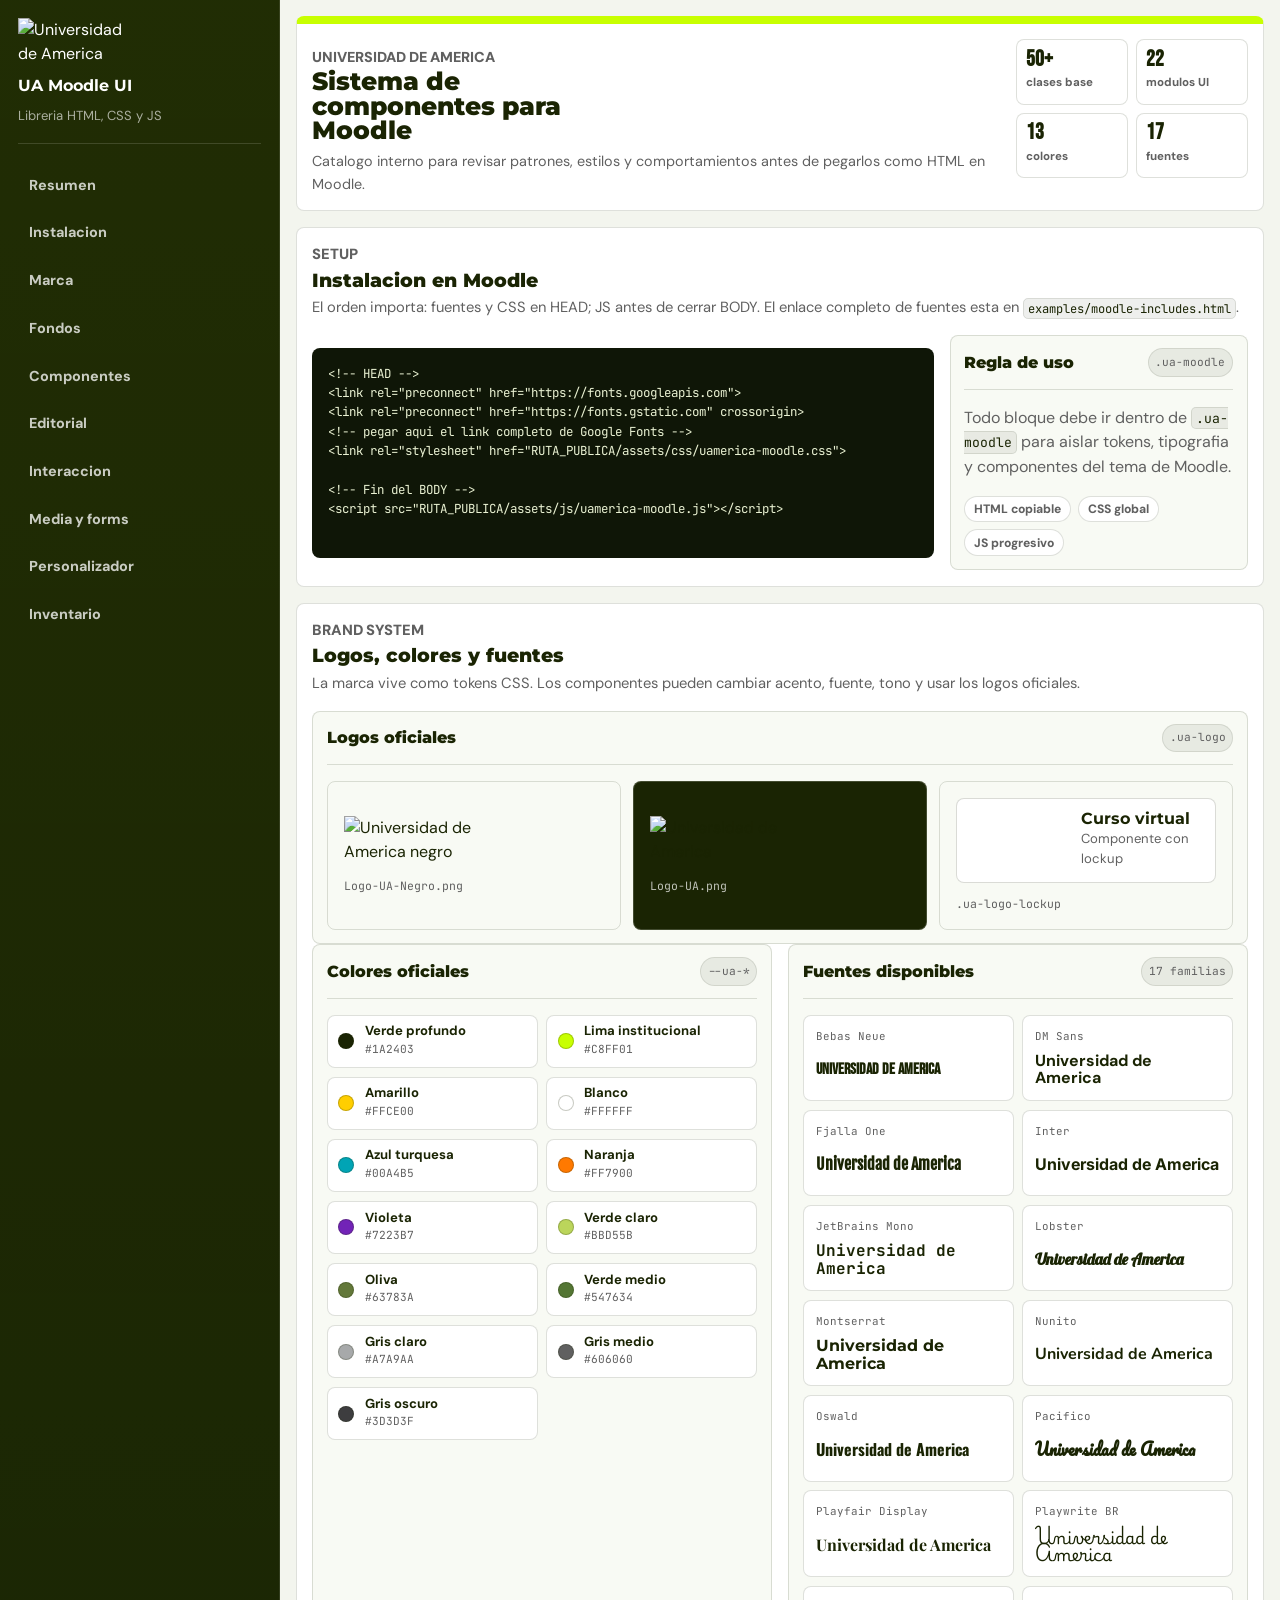
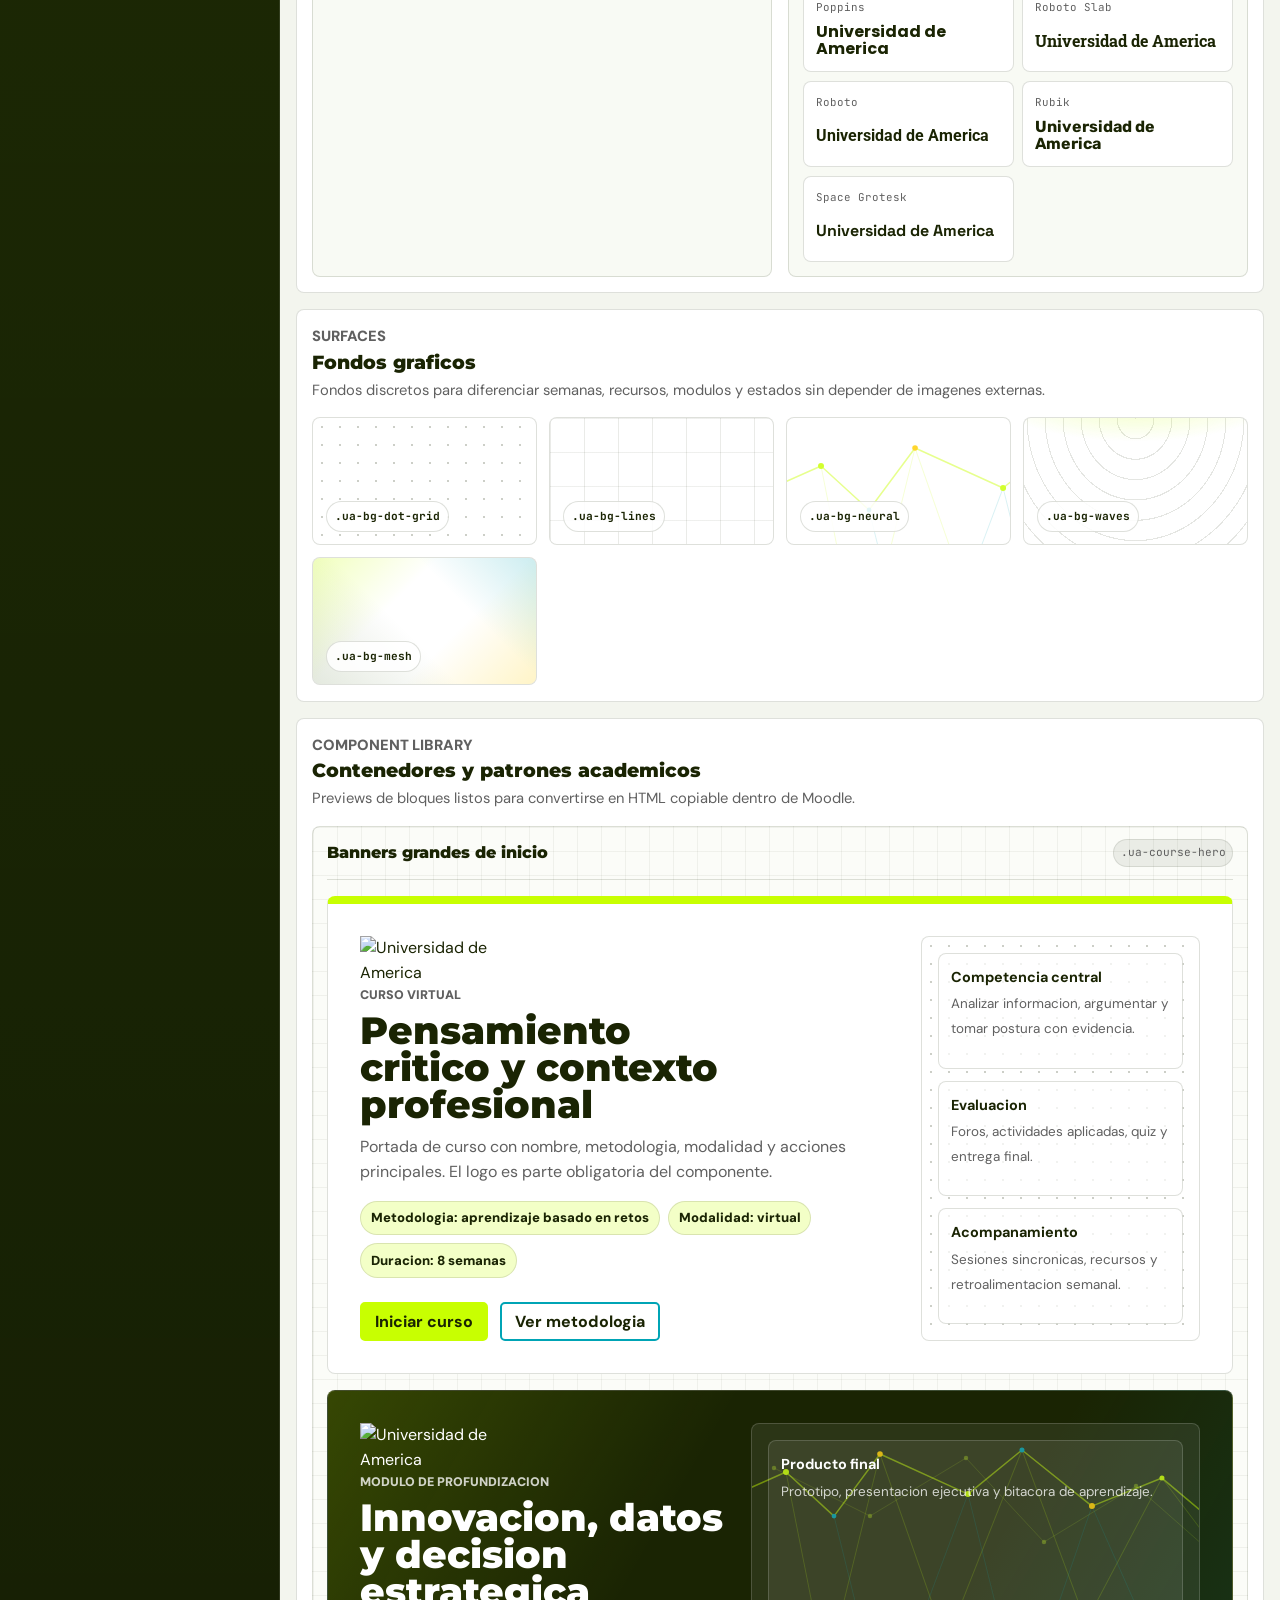
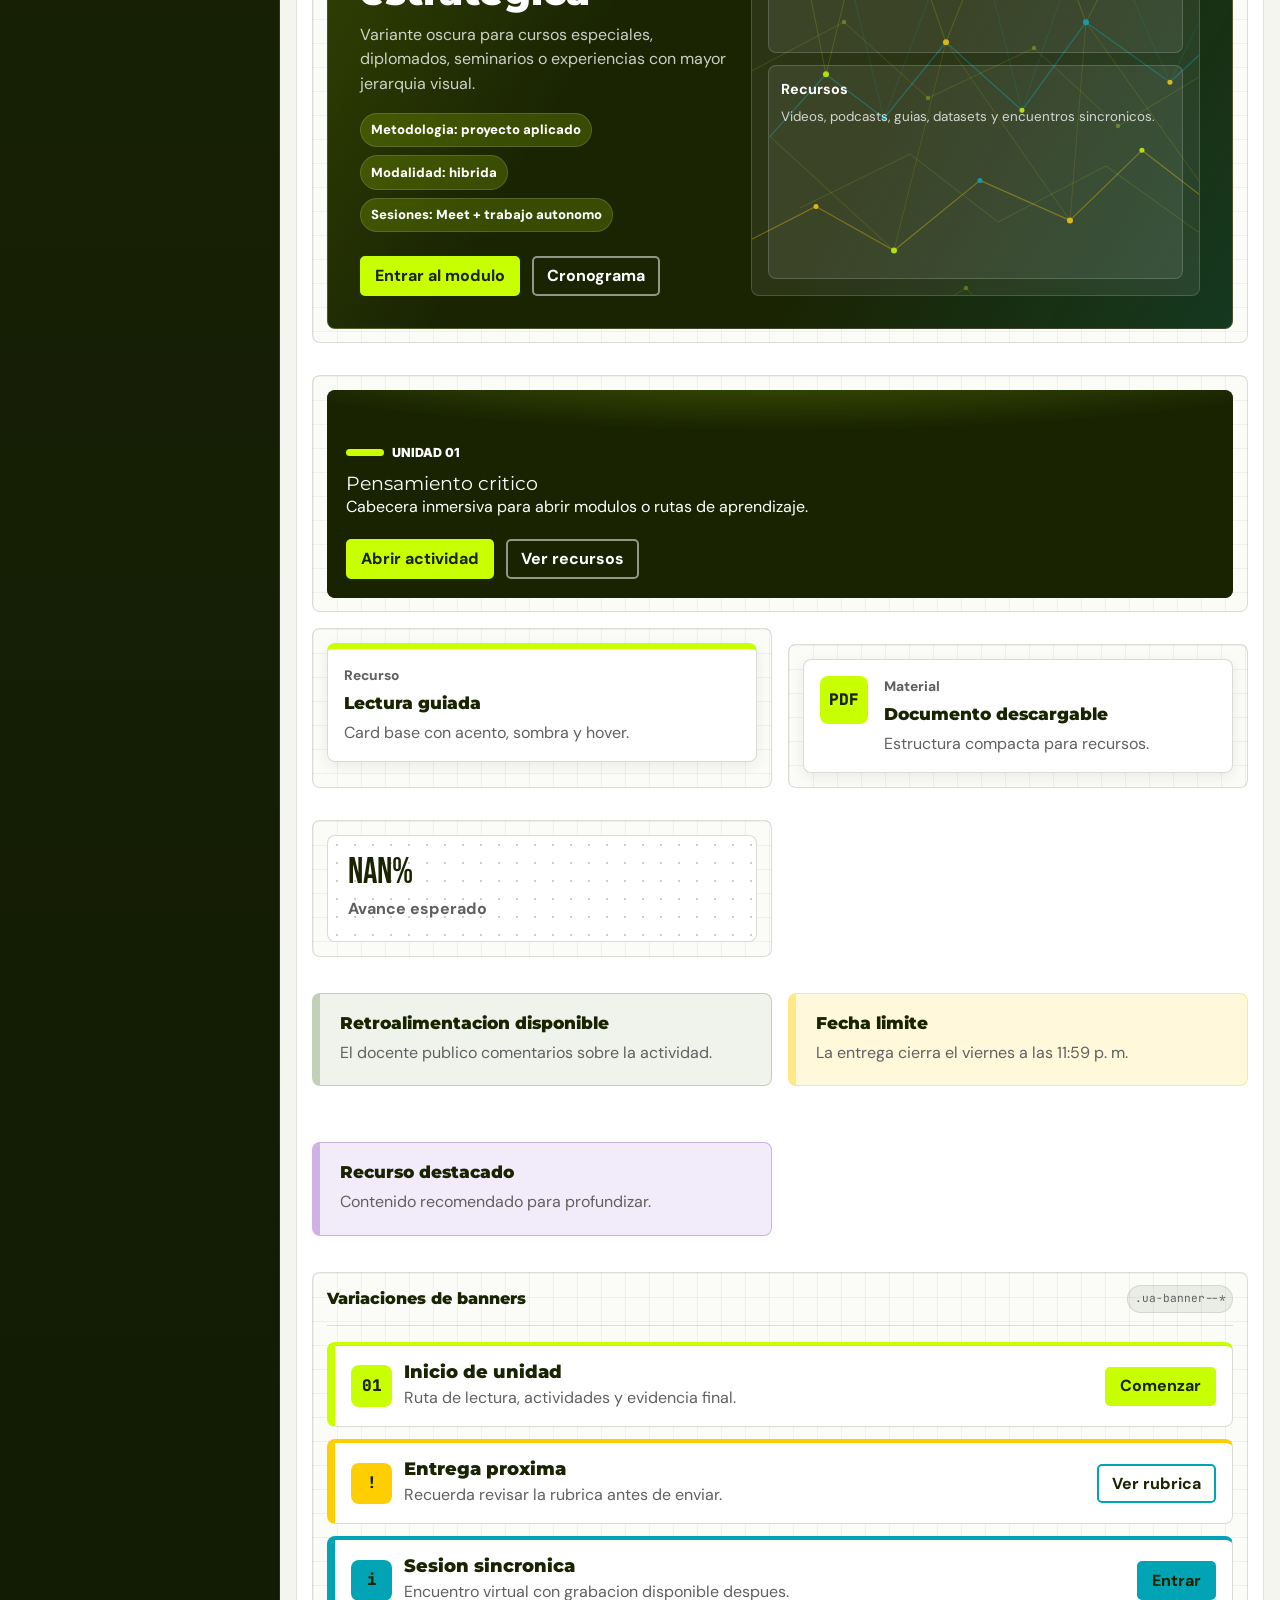
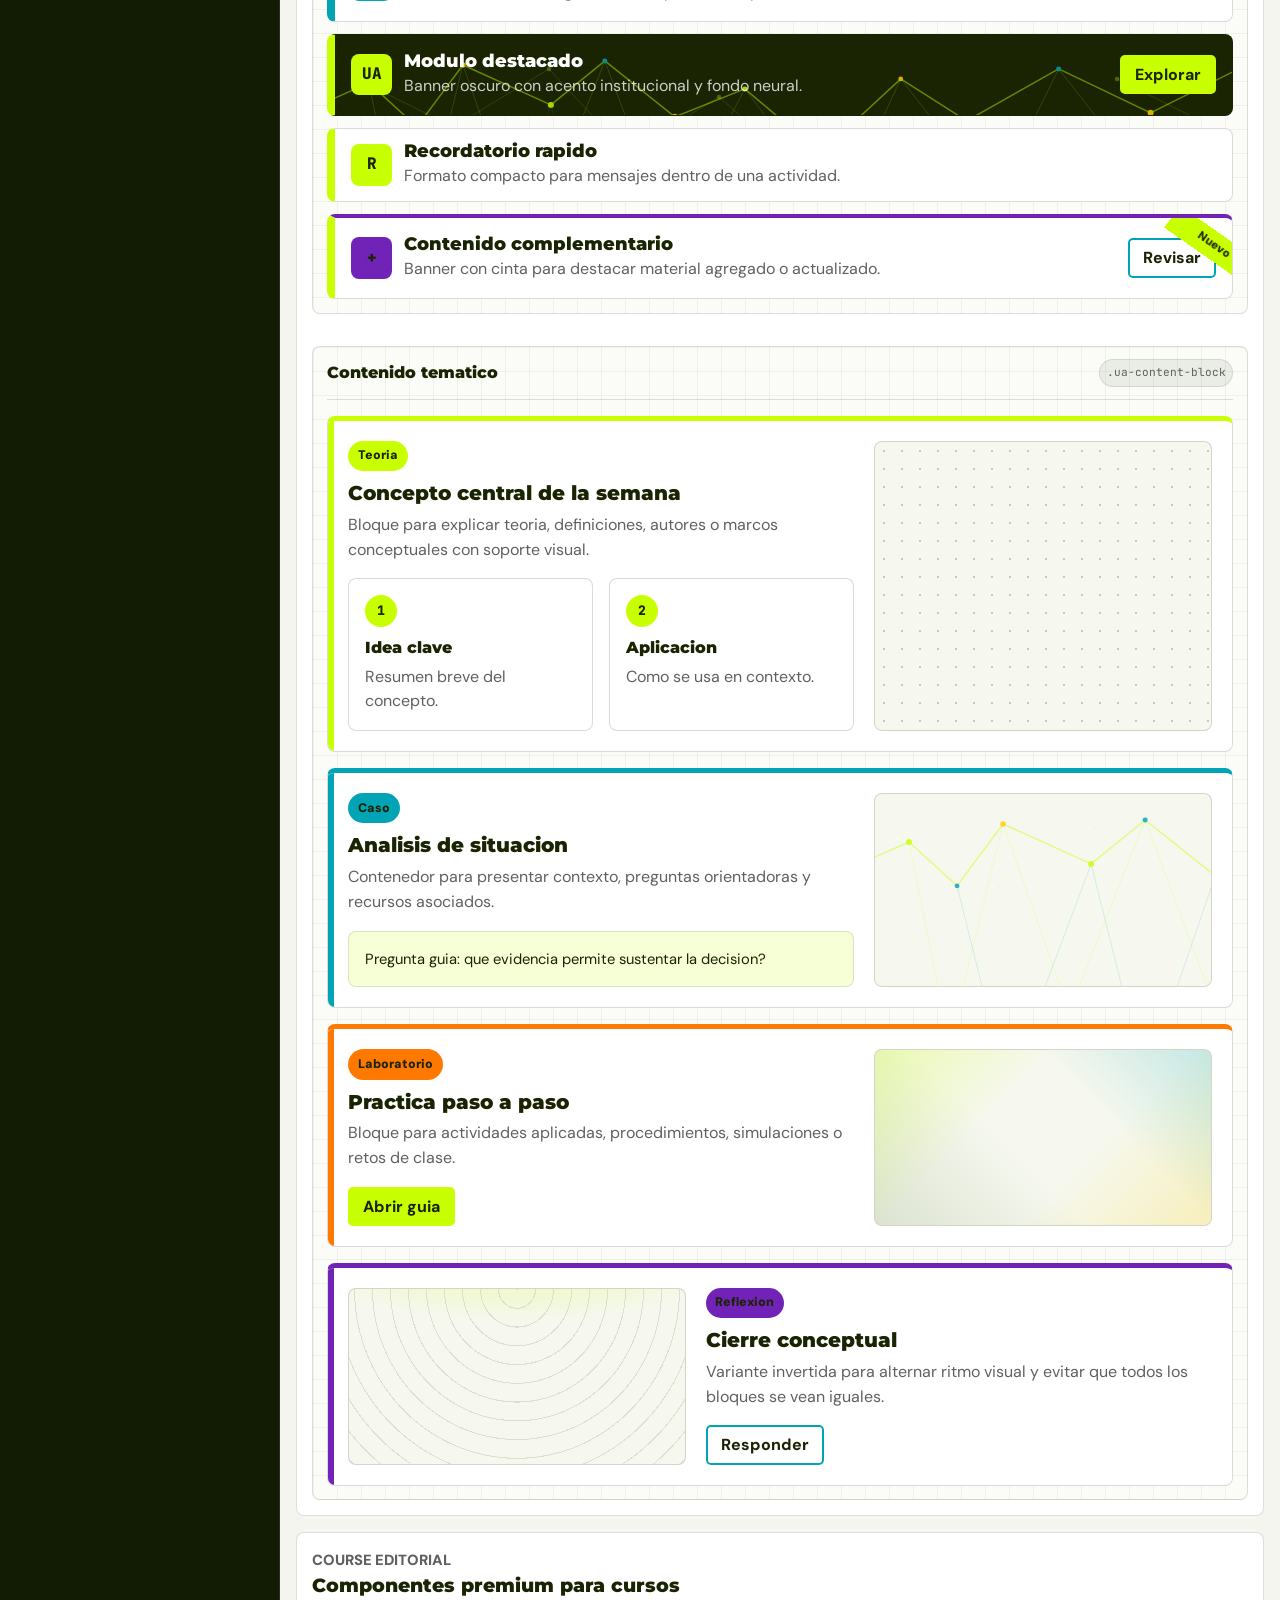
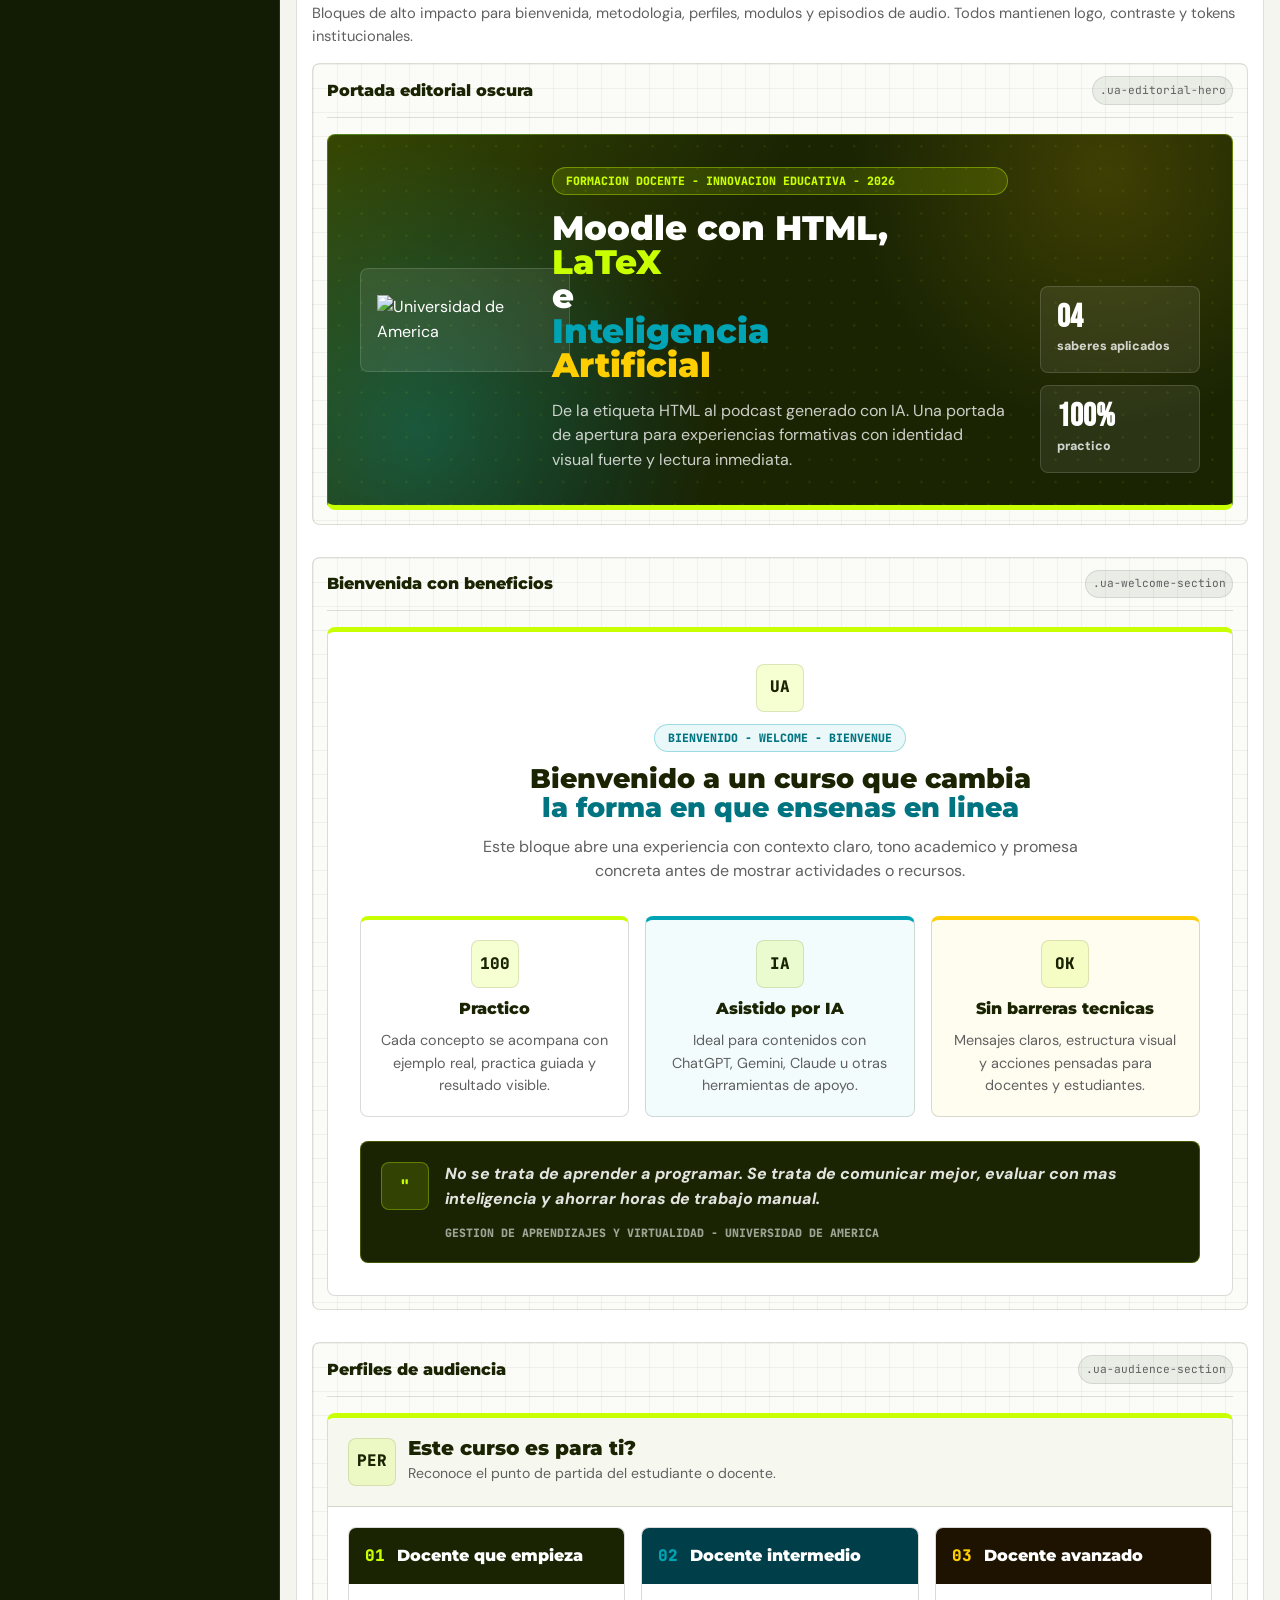
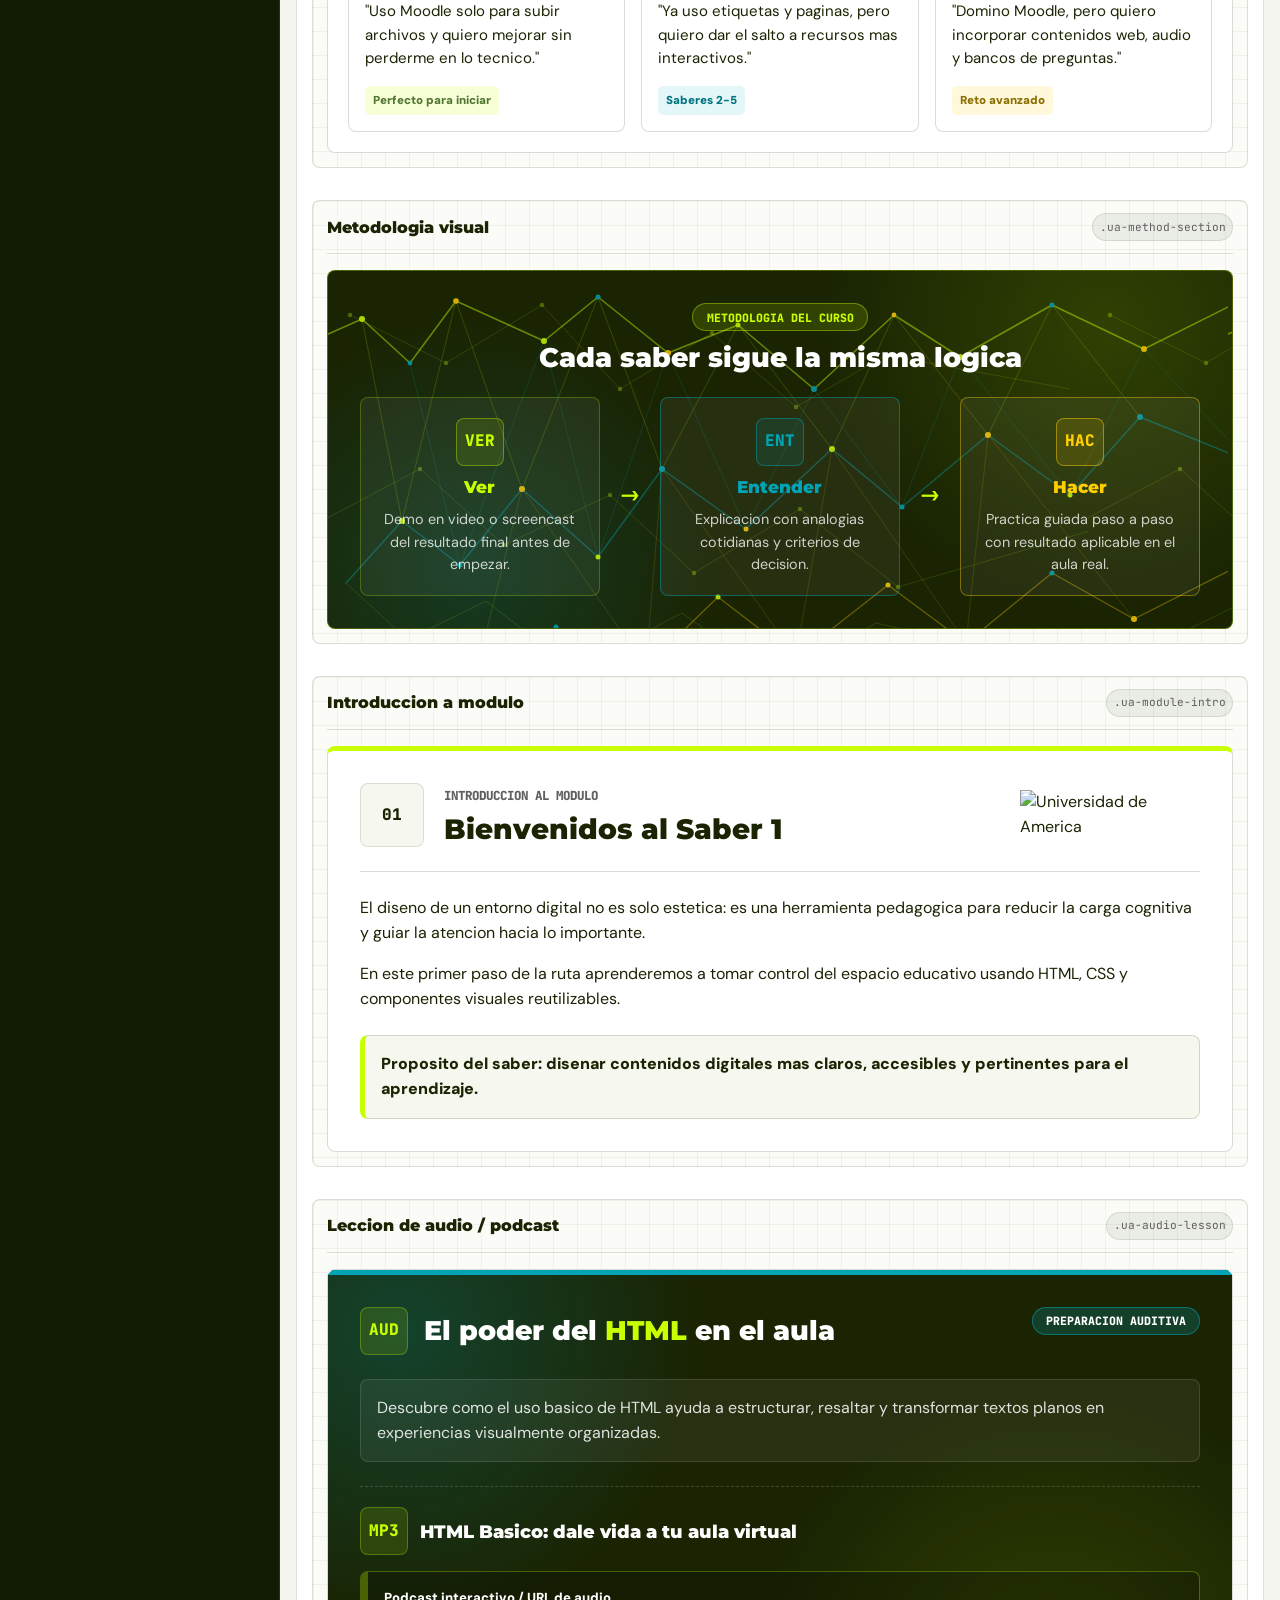
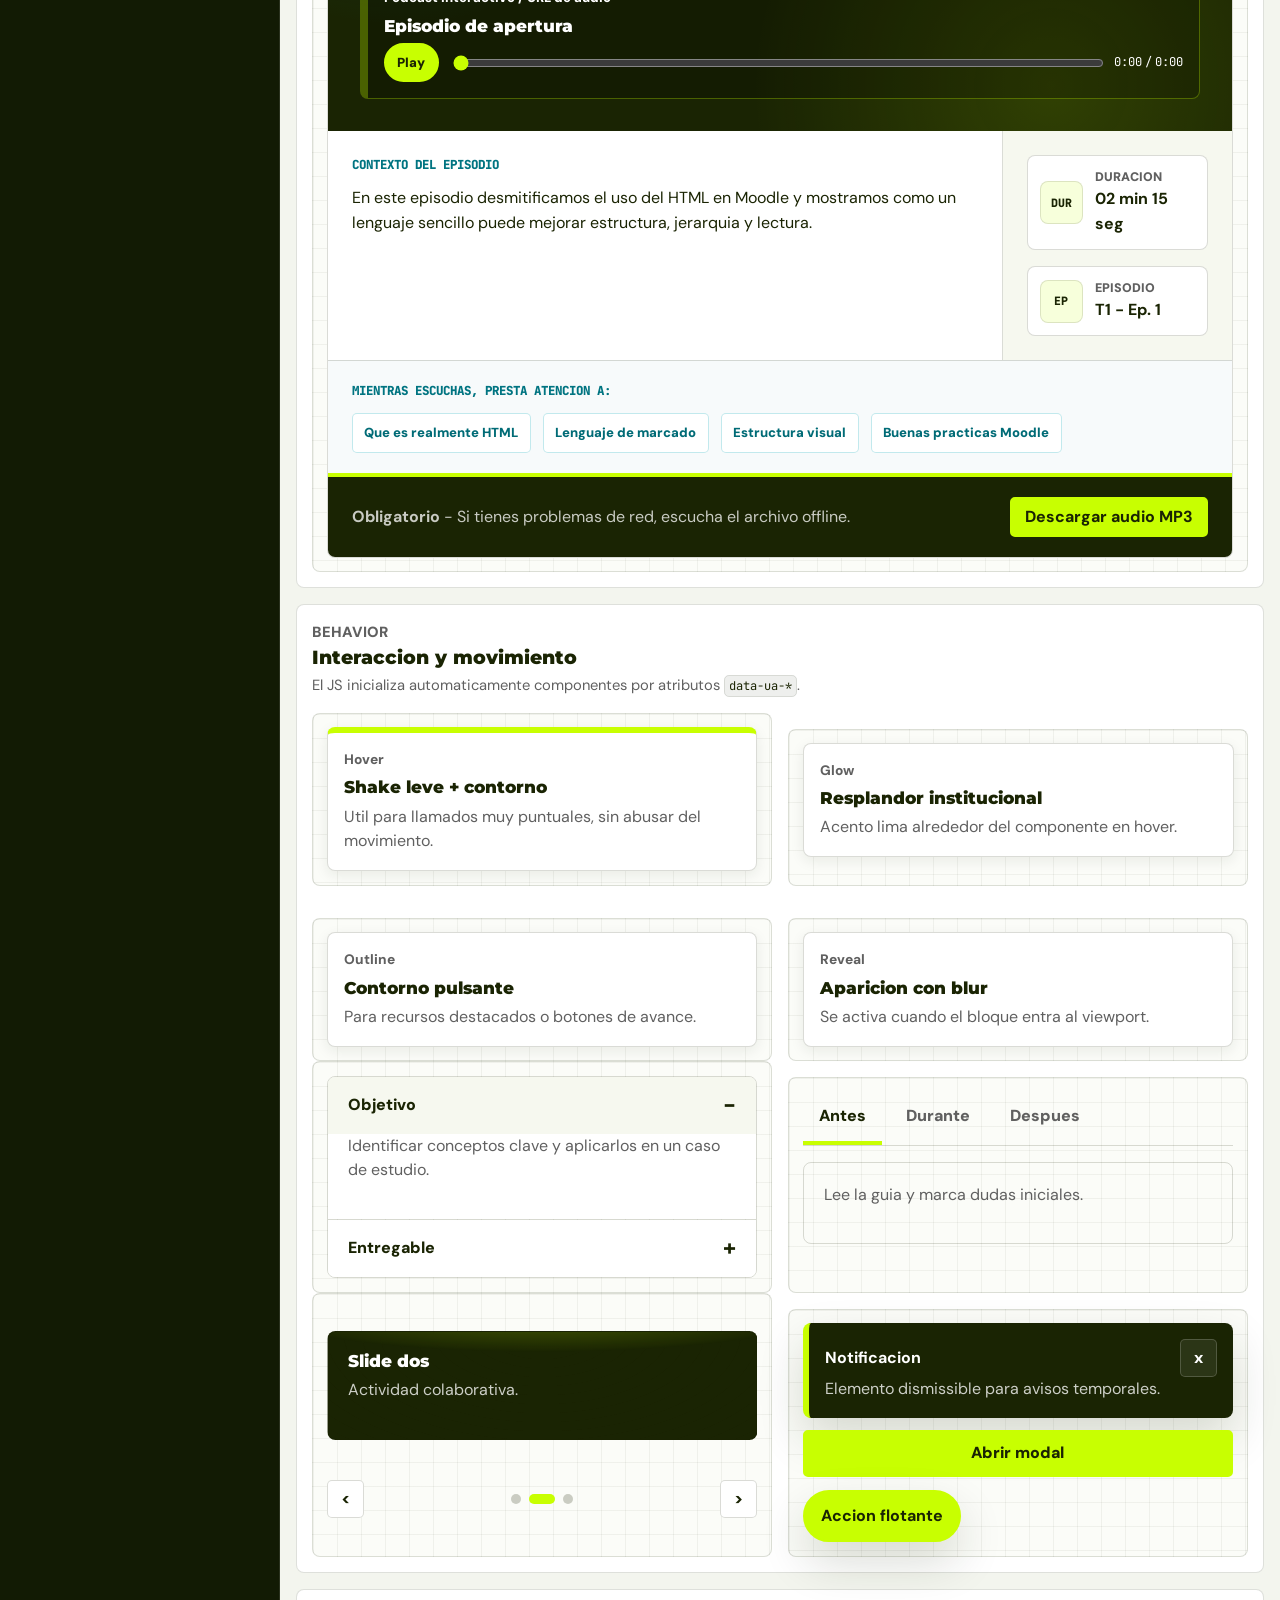
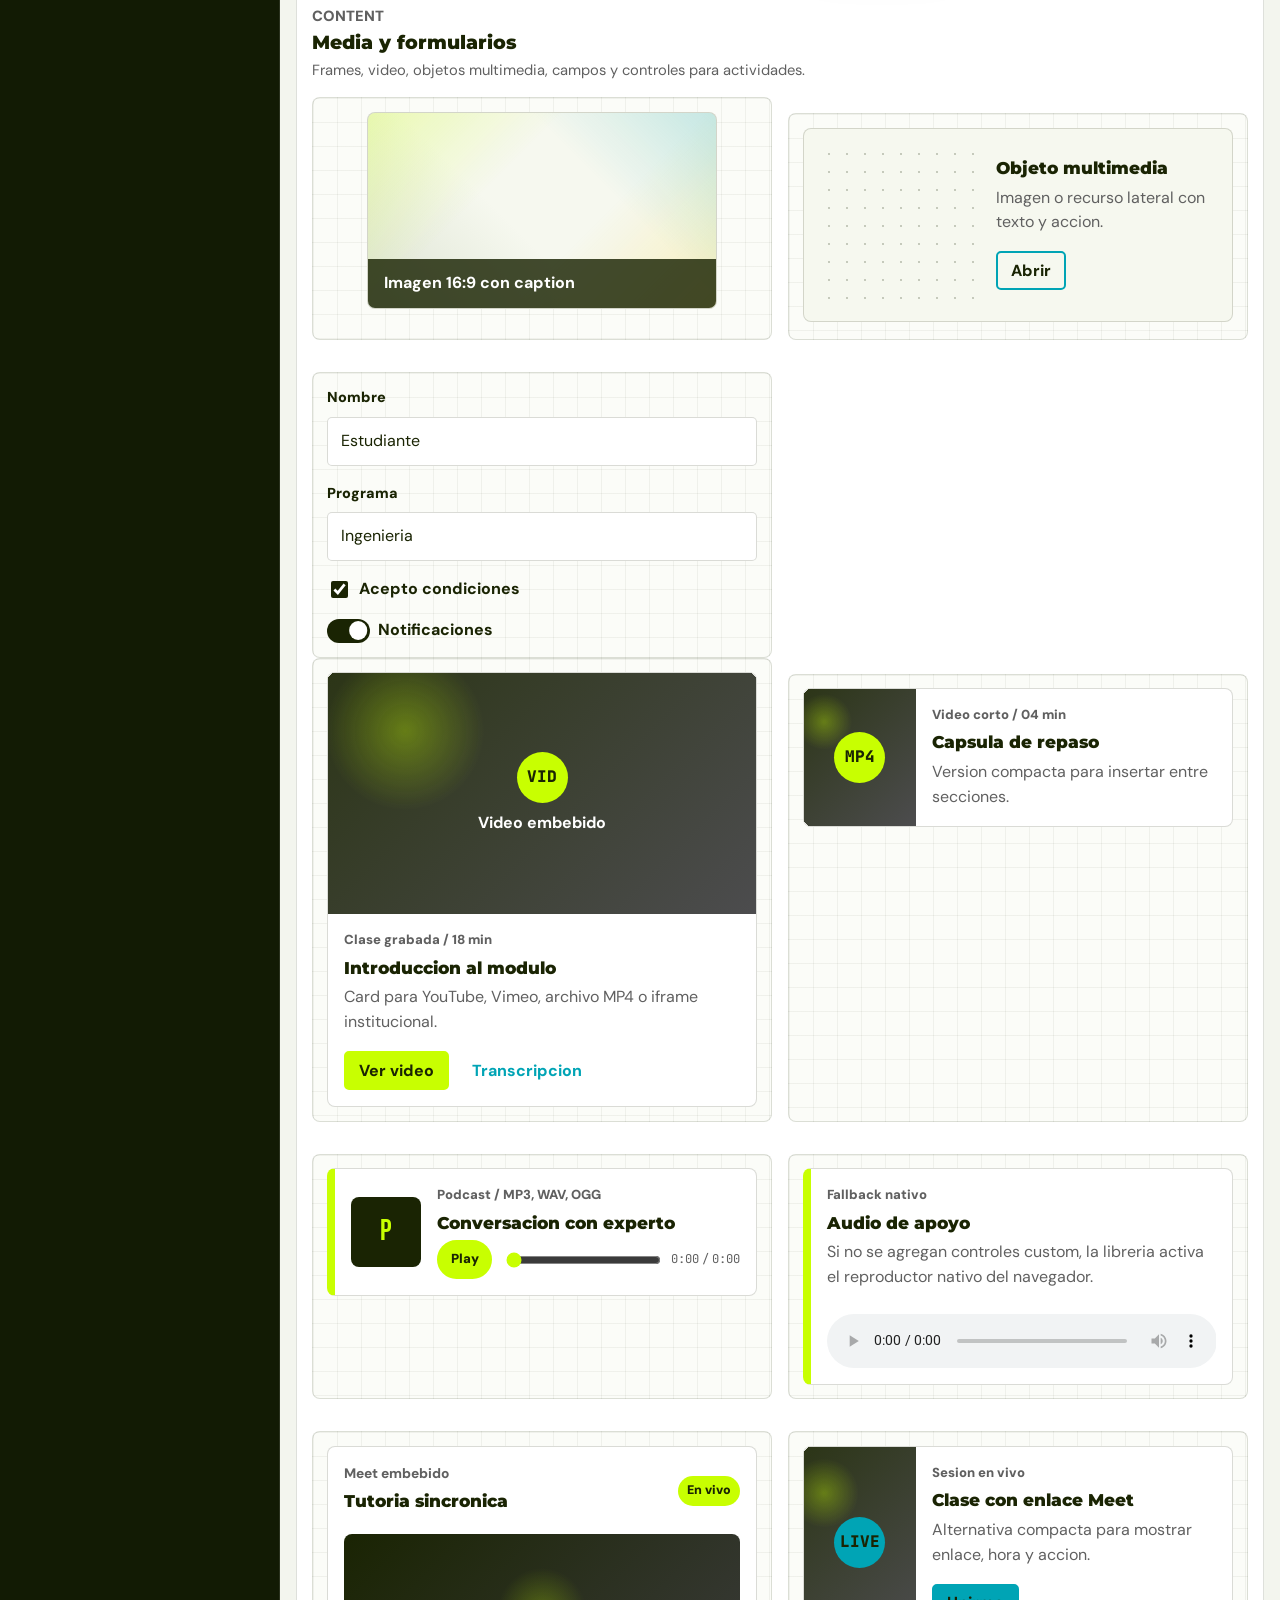
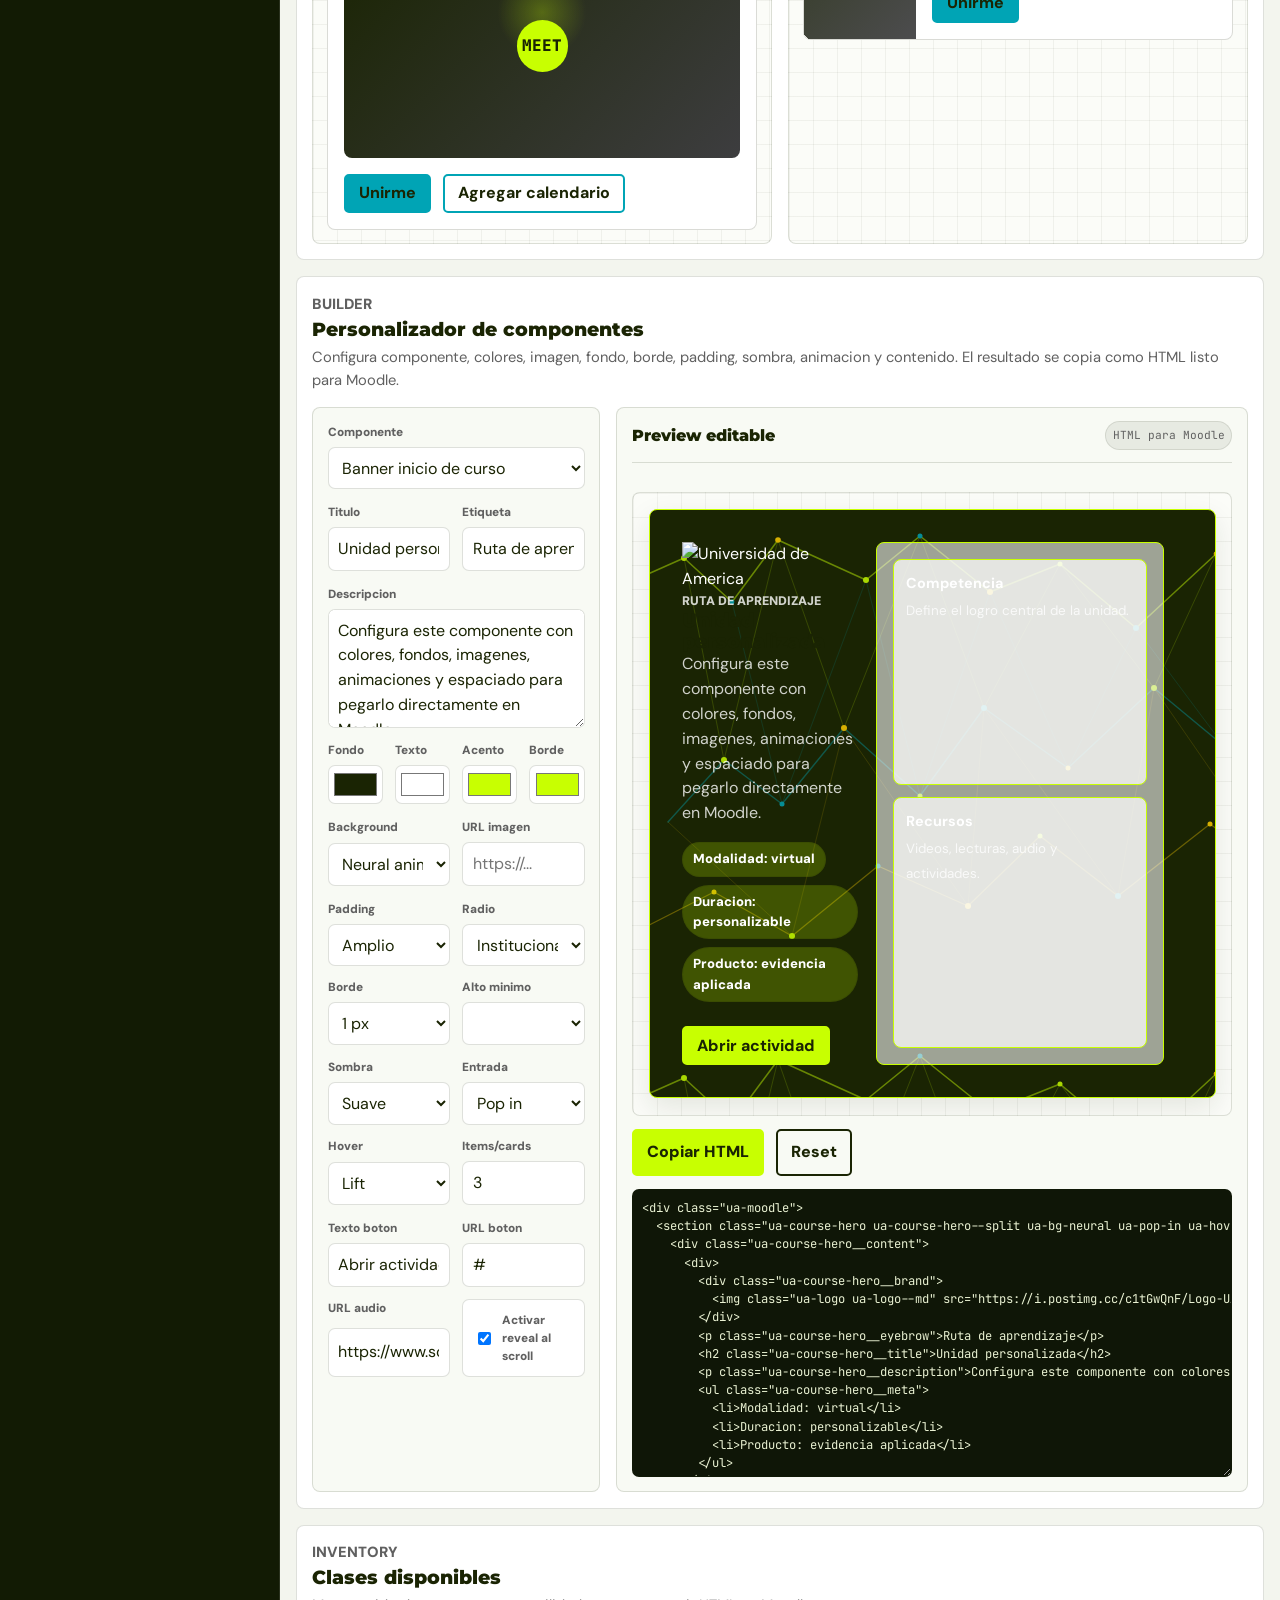
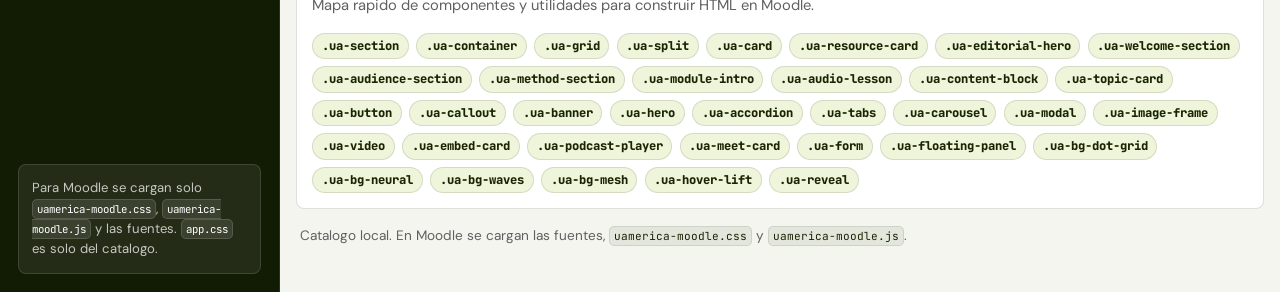
==== commit 4e16bae9: "update images" ====
--- a/index.html
+++ b/index.html
@@ -14,7 +14,7 @@
     <div class="catalog-app ua-moodle">
       <aside class="catalog-sidebar">
         <div class="catalog-logo">
-          <img class="ua-logo ua-logo--sm" src="https://data.yedatech.com.co/api/public/1777858705294-Logo-UA.png" alt="Universidad de America">
+          <img class="ua-logo ua-logo--sm" src="https://i.postimg.cc/c1tGwQnF/Logo-UA.png" alt="Universidad de America">
           <strong>UA Moodle UI</strong>
           <span>Libreria HTML, CSS y JS</span>
         </div>
@@ -28,6 +28,7 @@
           <a href="#editorial">Editorial</a>
           <a href="#interaction">Interaccion</a>
           <a href="#media">Media y forms</a>
+          <a href="#customizer">Personalizador</a>
           <a href="#tokens">Inventario</a>
         </nav>
 
@@ -98,11 +99,11 @@
             </div>
             <div class="catalog-logo-grid">
               <div class="catalog-logo-sample">
-                <img class="ua-logo ua-logo--md" src="https://data.yedatech.com.co/api/public/1777858705780-Logo-UA-Negro.png" alt="Universidad de America negro">
+                <img class="ua-logo ua-logo--md" src="https://i.postimg.cc/L8qm1fsg/image.png" alt="Universidad de America negro">
                 <code>Logo-UA-Negro.png</code>
               </div>
               <div class="catalog-logo-sample catalog-logo-sample--dark">
-                <img class="ua-logo ua-logo--md" src="https://data.yedatech.com.co/api/public/1777858705294-Logo-UA.png" alt="Universidad de America">
+                <img class="ua-logo ua-logo--md" src="https://i.postimg.cc/c1tGwQnF/Logo-UA.png" alt="Universidad de America">
                 <code>Logo-UA.png</code>
               </div>
               <div class="catalog-logo-sample">
@@ -203,7 +204,7 @@
                   <div class="ua-course-hero__content">
                     <div>
                       <div class="ua-course-hero__brand">
-                        <img class="ua-logo ua-logo--md" src="https://data.yedatech.com.co/api/public/1777858705780-Logo-UA-Negro.png" alt="Universidad de America">
+                        <img class="ua-logo ua-logo--md" src="https://i.postimg.cc/L8qm1fsg/image.png" alt="Universidad de America">
                       </div>
                       <p class="ua-course-hero__eyebrow">Curso virtual</p>
                       <h3 class="ua-course-hero__title">Pensamiento critico y contexto profesional</h3>
@@ -241,7 +242,7 @@
                   <div class="ua-course-hero__content">
                     <div>
                       <div class="ua-course-hero__brand">
-                        <img class="ua-logo ua-logo--md" src="https://data.yedatech.com.co/api/public/1777858705294-Logo-UA.png" alt="Universidad de America">
+                        <img class="ua-logo ua-logo--md" src="https://i.postimg.cc/c1tGwQnF/Logo-UA.png" alt="Universidad de America">
                       </div>
                       <p class="ua-course-hero__eyebrow">Modulo de profundizacion</p>
                       <h3 class="ua-course-hero__title">Innovacion, datos y decision estrategica</h3>
@@ -490,7 +491,7 @@
               <section class="ua-editorial-hero ua-hover-outline-pulse" data-ua-reveal>
                 <div class="ua-editorial-hero__brand">
                   <div class="ua-editorial-hero__logo-card">
-                    <img class="ua-logo ua-logo--md" src="https://data.yedatech.com.co/api/public/1777858705294-Logo-UA.png" alt="Universidad de America">
+                    <img class="ua-logo ua-logo--md" src="https://i.postimg.cc/c1tGwQnF/Logo-UA.png" alt="Universidad de America">
                   </div>
                 </div>
                 <div class="ua-editorial-hero__content">
@@ -649,7 +650,7 @@
                     <h3 class="ua-module-intro__title">Bienvenidos al Saber 1</h3>
                   </div>
                   <span class="ua-module-intro__logo">
-                    <img class="ua-logo" src="https://data.yedatech.com.co/api/public/1777858705780-Logo-UA-Negro.png" alt="Universidad de America">
+                    <img class="ua-logo" src="https://i.postimg.cc/L8qm1fsg/image.png" alt="Universidad de America">
                   </span>
                 </header>
                 <div class="ua-module-intro__body">
@@ -991,6 +992,212 @@
                   </div>
                 </div>
               </article>
+            </div>
+          </div>
+        </section>
+
+        <section class="catalog-section" id="customizer">
+          <div class="catalog-section__head">
+            <p class="catalog-section__eyebrow">Builder</p>
+            <h2>Personalizador de componentes</h2>
+            <p>Configura componente, colores, imagen, fondo, borde, padding, sombra, animacion y contenido. El resultado se copia como HTML listo para Moodle.</p>
+          </div>
+
+          <div class="catalog-customizer" data-catalog-customizer>
+            <form class="catalog-customizer__controls" aria-label="Controles de personalizacion">
+              <div class="catalog-control">
+                <label for="custom-component">Componente</label>
+                <select id="custom-component" data-custom-field="component">
+                  <option value="courseHero">Banner inicio de curso</option>
+                  <option value="editorialHero">Portada editorial</option>
+                  <option value="welcome">Ruta con cards</option>
+                  <option value="method">Metodologia visual</option>
+                  <option value="moduleIntro">Introduccion a modulo</option>
+                  <option value="contentBlock">Teoria + imagen</option>
+                  <option value="audioLesson">Leccion de audio</option>
+                  <option value="podcast">Podcast simple</option>
+                  <option value="video">Video / embed</option>
+                  <option value="meet">Meet / sesion</option>
+                  <option value="banner">Banner de aviso</option>
+                  <option value="card">Card recurso</option>
+                  <option value="callout">Callout</option>
+                  <option value="accordion">Acordeon</option>
+                  <option value="tabs">Tabs</option>
+                  <option value="carousel">Carrusel</option>
+                  <option value="metric">Indicador</option>
+                  <option value="form">Formulario</option>
+                </select>
+              </div>
+
+              <div class="catalog-control-grid">
+                <div class="catalog-control">
+                  <label for="custom-title">Titulo</label>
+                  <input id="custom-title" data-custom-field="title" type="text" value="Unidad personalizada">
+                </div>
+                <div class="catalog-control">
+                  <label for="custom-eyebrow">Etiqueta</label>
+                  <input id="custom-eyebrow" data-custom-field="eyebrow" type="text" value="Ruta de aprendizaje">
+                </div>
+              </div>
+
+              <div class="catalog-control">
+                <label for="custom-body">Descripcion</label>
+                <textarea id="custom-body" data-custom-field="body" rows="4">Configura este componente con colores, fondos, imagenes, animaciones y espaciado para pegarlo directamente en Moodle.</textarea>
+              </div>
+
+              <div class="catalog-control-grid catalog-control-grid--colors">
+                <div class="catalog-control">
+                  <label for="custom-bg">Fondo</label>
+                  <input id="custom-bg" data-custom-field="backgroundColor" type="color" value="#FFFFFF">
+                </div>
+                <div class="catalog-control">
+                  <label for="custom-text">Texto</label>
+                  <input id="custom-text" data-custom-field="textColor" type="color" value="#1A2403">
+                </div>
+                <div class="catalog-control">
+                  <label for="custom-accent">Acento</label>
+                  <input id="custom-accent" data-custom-field="accentColor" type="color" value="#C8FF01">
+                </div>
+                <div class="catalog-control">
+                  <label for="custom-border">Borde</label>
+                  <input id="custom-border" data-custom-field="borderColor" type="color" value="#00A4B5">
+                </div>
+              </div>
+
+              <div class="catalog-control-grid">
+                <div class="catalog-control">
+                  <label for="custom-bg-type">Background</label>
+                  <select id="custom-bg-type" data-custom-field="backgroundType">
+                    <option value="plain">Plano</option>
+                    <option value="dot">Dot grid</option>
+                    <option value="lines">Lineas</option>
+                    <option value="neural">Neural animado</option>
+                    <option value="waves">Waves oscuro</option>
+                    <option value="mesh">Mesh oscuro</option>
+                    <option value="image">Imagen URL</option>
+                  </select>
+                </div>
+                <div class="catalog-control">
+                  <label for="custom-image">URL imagen</label>
+                  <input id="custom-image" data-custom-field="imageUrl" type="url" placeholder="https://...">
+                </div>
+              </div>
+
+              <div class="catalog-control-grid">
+                <div class="catalog-control">
+                  <label for="custom-padding">Padding</label>
+                  <select id="custom-padding" data-custom-field="padding">
+                    <option value="1rem">Compacto</option>
+                    <option value="1.5rem">Medio</option>
+                    <option value="2rem" selected>Amplio</option>
+                    <option value="3rem">Hero</option>
+                  </select>
+                </div>
+                <div class="catalog-control">
+                  <label for="custom-radius">Radio</label>
+                  <select id="custom-radius" data-custom-field="radius">
+                    <option value="0">Recto</option>
+                    <option value="5px">Sutil</option>
+                    <option value="8px" selected>Institucional</option>
+                    <option value="18px">Suave</option>
+                  </select>
+                </div>
+                <div class="catalog-control">
+                  <label for="custom-border-width">Borde</label>
+                  <select id="custom-border-width" data-custom-field="borderWidth">
+                    <option value="0">Sin borde</option>
+                    <option value="1px" selected>1 px</option>
+                    <option value="2px">2 px</option>
+                    <option value="4px">4 px</option>
+                  </select>
+                </div>
+                <div class="catalog-control">
+                  <label for="custom-height">Alto minimo</label>
+                  <select id="custom-height" data-custom-field="minHeight">
+                    <option value="">Auto</option>
+                    <option value="12rem">12 rem</option>
+                    <option value="18rem" selected>18 rem</option>
+                    <option value="24rem">24 rem</option>
+                  </select>
+                </div>
+              </div>
+
+              <div class="catalog-control-grid">
+                <div class="catalog-control">
+                  <label for="custom-shadow">Sombra</label>
+                  <select id="custom-shadow" data-custom-field="shadow">
+                    <option value="none">Sin sombra</option>
+                    <option value="0 10px 28px rgba(26, 36, 3, 0.10)" selected>Suave</option>
+                    <option value="0 20px 46px rgba(26, 36, 3, 0.16)">Profunda</option>
+                    <option value="8px 8px 0 rgba(26, 36, 3, 0.18)">Editorial</option>
+                  </select>
+                </div>
+                <div class="catalog-control">
+                  <label for="custom-animation">Entrada</label>
+                  <select id="custom-animation" data-custom-field="animation">
+                    <option value="">Sin animacion</option>
+                    <option value="ua-pop-in" selected>Pop in</option>
+                    <option value="ua-fade-in">Fade</option>
+                    <option value="ua-slide-in-up">Slide up</option>
+                    <option value="ua-slide-in-left">Slide left</option>
+                    <option value="ua-slide-in-right">Slide right</option>
+                  </select>
+                </div>
+                <div class="catalog-control">
+                  <label for="custom-hover">Hover</label>
+                  <select id="custom-hover" data-custom-field="hover">
+                    <option value="">Sin hover</option>
+                    <option value="ua-hover-lift" selected>Lift</option>
+                    <option value="ua-hover-outline">Contorno</option>
+                    <option value="ua-hover-outline-pulse">Contorno pulse</option>
+                    <option value="ua-hover-glow">Glow lima</option>
+                    <option value="ua-hover-glow-cyan">Glow cian</option>
+                    <option value="ua-hover-glow-gold">Glow gold</option>
+                    <option value="ua-hover-shake">Shake leve</option>
+                    <option value="ua-hover-breathe">Respira</option>
+                  </select>
+                </div>
+                <div class="catalog-control">
+                  <label for="custom-count">Items/cards</label>
+                  <input id="custom-count" data-custom-field="itemCount" type="number" min="1" max="12" value="3">
+                </div>
+              </div>
+
+              <div class="catalog-control-grid">
+                <div class="catalog-control">
+                  <label for="custom-button-text">Texto boton</label>
+                  <input id="custom-button-text" data-custom-field="buttonText" type="text" value="Abrir actividad">
+                </div>
+                <div class="catalog-control">
+                  <label for="custom-button-url">URL boton</label>
+                  <input id="custom-button-url" data-custom-field="buttonUrl" type="url" value="#">
+                </div>
+                <div class="catalog-control">
+                  <label for="custom-audio-url">URL audio</label>
+                  <input id="custom-audio-url" data-custom-field="audioUrl" type="url" value="https://www.soundhelix.com/examples/mp3/SoundHelix-Song-3.mp3">
+                </div>
+                <label class="catalog-check">
+                  <input data-custom-field="reveal" type="checkbox" checked>
+                  Activar reveal al scroll
+                </label>
+              </div>
+            </form>
+
+            <div class="catalog-customizer__workspace">
+              <div class="catalog-panel__title">
+                <h3>Preview editable</h3>
+                <code>HTML para Moodle</code>
+              </div>
+
+              <div class="catalog-customizer__stage ua-moodle" data-custom-preview></div>
+
+              <div class="catalog-customizer__actions">
+                <button class="ua-button ua-button--accent ua-button--auto" type="button" data-custom-copy>Copiar HTML</button>
+                <button class="ua-button ua-button--outline ua-button--auto" type="button" data-custom-reset>Reset</button>
+                <span class="catalog-customizer__status" data-custom-status aria-live="polite"></span>
+              </div>
+
+              <textarea class="catalog-customizer__code" data-custom-code rows="14" spellcheck="false" aria-label="HTML generado"></textarea>
             </div>
           </div>
         </section>
@@ -1059,5 +1266,6 @@
     </div>
 
     <script src="assets/js/uamerica-moodle.js"></script>
+    <script src="assets/js/app.js"></script>
   </body>
 </html>
--- a/assets/css/uamerica-moodle.css
+++ b/assets/css/uamerica-moodle.css
@@ -26,8 +26,8 @@
   --ua-color-danger: var(--ua-complement-orange);
   --ua-color-special: var(--ua-complement-purple);
   --ua-color-focus: var(--ua-complement-cyan);
-  --ua-logo-black-url: url("https://data.yedatech.com.co/api/public/1777858705780-Logo-UA-Negro.png");
-  --ua-logo-normal-url: url("https://data.yedatech.com.co/api/public/1777858705294-Logo-UA.png");
+  --ua-logo-black-url: url("https://i.postimg.cc/L8qm1fsg/image.png");
+  --ua-logo-normal-url: url("https://i.postimg.cc/c1tGwQnF/Logo-UA.png");
 
   --ua-font-sans: "DM Sans", "Inter", "Roboto", system-ui, -apple-system, BlinkMacSystemFont, "Segoe UI", sans-serif;
   --ua-font-ui: "Inter", "DM Sans", "Roboto", system-ui, -apple-system, BlinkMacSystemFont, "Segoe UI", sans-serif;
@@ -1052,8 +1052,11 @@
 
 .ua-welcome-section__features,
 .ua-audience-grid {
+  align-items: stretch;
   display: grid;
   gap: var(--ua-space-4);
+  grid-auto-flow: row;
+  grid-auto-rows: 1fr;
   grid-template-columns: repeat(3, minmax(0, 1fr));
 }
 
@@ -1809,6 +1812,11 @@
   font-size: 0.92rem;
   margin-block-start: var(--ua-space-4);
   padding: var(--ua-space-4);
+}
+
+.ua-content-block__aside + .ua-button-row,
+.ua-content-block__content > .ua-button-row {
+  margin-block-start: var(--ua-space-5);
 }
 
 .ua-topic-grid {
@@ -2013,6 +2021,208 @@
 :where(.ua-bg-neural, .ua-bg-waves, .ua-bg-mesh, .ua-course-hero--dark, .ua-editorial-hero:not(.ua-editorial-hero--light), .ua-method-section, .ua-audio-lesson__hero, .ua-toast) .ua-button--ghost:hover {
   background: rgba(255, 255, 255, 0.10);
   color: var(--ua-white);
+}
+
+.ua-moodle a.ua-button,
+.ua-moodle a.ua-button:link,
+.ua-moodle a.ua-button:visited,
+.ua-moodle a.ua-button:hover,
+.ua-moodle a.ua-button:focus,
+.ua-moodle a.ua-button:active,
+.ua-moodle button.ua-button {
+  text-decoration: none !important;
+  text-decoration-line: none !important;
+}
+
+.ua-moodle a.ua-button *,
+.ua-moodle button.ua-button * {
+  text-decoration: none !important;
+  text-decoration-line: none !important;
+}
+
+.ua-moodle a.ua-button--accent,
+.ua-moodle a.ua-button--accent:link,
+.ua-moodle a.ua-button--accent:visited,
+.ua-moodle a.ua-button--accent:hover,
+.ua-moodle a.ua-button--accent:focus,
+.ua-moodle a.ua-button--lime,
+.ua-moodle a.ua-button--lime:link,
+.ua-moodle a.ua-button--lime:visited,
+.ua-moodle a.ua-button--lime:hover,
+.ua-moodle a.ua-button--lime:focus,
+.ua-moodle a.ua-button--cyan,
+.ua-moodle a.ua-button--cyan:link,
+.ua-moodle a.ua-button--cyan:visited,
+.ua-moodle a.ua-button--cyan:hover,
+.ua-moodle a.ua-button--cyan:focus {
+  color: var(--ua-primary-forest) !important;
+}
+
+.ua-moodle a.ua-button--outline,
+.ua-moodle a.ua-button--outline:link,
+.ua-moodle a.ua-button--outline:visited,
+.ua-moodle a.ua-button--outline:hover,
+.ua-moodle a.ua-button--outline:focus {
+  color: var(--ua-color-text) !important;
+}
+
+.ua-moodle .ua-button--outline {
+  border-color: var(--ua-color-text);
+}
+
+.ua-moodle .ua-button--outline:hover {
+  border-color: var(--ua-primary-lime);
+}
+
+.ua-moodle :where(.ua-bg-neural, .ua-bg-waves, .ua-bg-mesh, .ua-course-hero--dark, .ua-editorial-hero:not(.ua-editorial-hero--light), .ua-method-section, .ua-audio-lesson__hero, .ua-toast) a.ua-button--outline,
+.ua-moodle :where(.ua-bg-neural, .ua-bg-waves, .ua-bg-mesh, .ua-course-hero--dark, .ua-editorial-hero:not(.ua-editorial-hero--light), .ua-method-section, .ua-audio-lesson__hero, .ua-toast) a.ua-button--outline:link,
+.ua-moodle :where(.ua-bg-neural, .ua-bg-waves, .ua-bg-mesh, .ua-course-hero--dark, .ua-editorial-hero:not(.ua-editorial-hero--light), .ua-method-section, .ua-audio-lesson__hero, .ua-toast) a.ua-button--outline:visited,
+.ua-moodle :where(.ua-bg-neural, .ua-bg-waves, .ua-bg-mesh, .ua-course-hero--dark, .ua-editorial-hero:not(.ua-editorial-hero--light), .ua-method-section, .ua-audio-lesson__hero, .ua-toast) a.ua-button--outline:hover,
+.ua-moodle :where(.ua-bg-neural, .ua-bg-waves, .ua-bg-mesh, .ua-course-hero--dark, .ua-editorial-hero:not(.ua-editorial-hero--light), .ua-method-section, .ua-audio-lesson__hero, .ua-toast) a.ua-button--outline:focus {
+  color: var(--ua-white) !important;
+}
+
+.ua-moodle :where(.ua-bg-neural, .ua-bg-waves, .ua-bg-mesh, .ua-course-hero--dark, .ua-editorial-hero:not(.ua-editorial-hero--light), .ua-method-section, .ua-audio-lesson__hero, .ua-toast) .ua-button--outline {
+  border-color: rgba(255, 255, 255, 0.52);
+}
+
+.ua-moodle :where(.ua-bg-neural, .ua-bg-waves, .ua-bg-mesh, .ua-course-hero--dark, .ua-editorial-hero:not(.ua-editorial-hero--light), .ua-method-section, .ua-audio-lesson__hero, .ua-toast) .ua-button--outline:hover {
+  border-color: var(--ua-primary-lime);
+}
+
+a.ua-button,
+a.ua-button:link,
+a.ua-button:visited,
+a.ua-button:hover,
+a.ua-button:focus,
+a.ua-button:active,
+#page a.ua-button,
+#page a.ua-button:link,
+#page a.ua-button:visited,
+#page a.ua-button:hover,
+#page a.ua-button:focus,
+#page a.ua-button:active {
+  background-image: none !important;
+  line-height: 1.1 !important;
+  text-decoration: none !important;
+  text-decoration-color: transparent !important;
+  text-decoration-line: none !important;
+  text-decoration-thickness: 0 !important;
+  text-shadow: none !important;
+  vertical-align: middle;
+}
+
+a.ua-button *,
+#page a.ua-button * {
+  background-image: none !important;
+  text-decoration: none !important;
+  text-decoration-color: transparent !important;
+  text-decoration-line: none !important;
+}
+
+#page a.ua-button {
+  border-style: solid !important;
+  border-width: 2px !important;
+}
+
+a.ua-button--accent,
+a.ua-button--accent:link,
+a.ua-button--accent:visited,
+a.ua-button--accent:hover,
+a.ua-button--accent:focus,
+#page a.ua-button--accent,
+#page a.ua-button--accent:link,
+#page a.ua-button--accent:visited,
+#page a.ua-button--accent:hover,
+#page a.ua-button--accent:focus,
+a.ua-button--lime,
+a.ua-button--lime:link,
+a.ua-button--lime:visited,
+a.ua-button--lime:hover,
+a.ua-button--lime:focus,
+#page a.ua-button--lime,
+#page a.ua-button--lime:link,
+#page a.ua-button--lime:visited,
+#page a.ua-button--lime:hover,
+#page a.ua-button--lime:focus {
+  background: var(--ua-primary-lime) !important;
+  border-color: var(--ua-primary-lime) !important;
+  color: var(--ua-primary-forest) !important;
+}
+
+a.ua-button--accent:hover,
+a.ua-button--lime:hover,
+#page a.ua-button--accent:hover,
+#page a.ua-button--lime:hover {
+  background: var(--ua-complement-light-green) !important;
+  border-color: var(--ua-complement-light-green) !important;
+  box-shadow: 0 8px 18px rgba(200, 255, 1, 0.24) !important;
+}
+
+a.ua-button--cyan,
+a.ua-button--cyan:link,
+a.ua-button--cyan:visited,
+a.ua-button--cyan:hover,
+a.ua-button--cyan:focus,
+#page a.ua-button--cyan,
+#page a.ua-button--cyan:link,
+#page a.ua-button--cyan:visited,
+#page a.ua-button--cyan:hover,
+#page a.ua-button--cyan:focus {
+  background: var(--ua-complement-cyan) !important;
+  border-color: var(--ua-complement-cyan) !important;
+  color: var(--ua-primary-forest) !important;
+}
+
+a.ua-button--cyan:hover,
+#page a.ua-button--cyan:hover {
+  background: #2BBAC8 !important;
+  border-color: #2BBAC8 !important;
+  box-shadow: 0 8px 18px rgba(0, 164, 181, 0.20) !important;
+}
+
+a.ua-button--outline,
+a.ua-button--outline:link,
+a.ua-button--outline:visited,
+a.ua-button--outline:hover,
+a.ua-button--outline:focus,
+#page a.ua-button--outline,
+#page a.ua-button--outline:link,
+#page a.ua-button--outline:visited,
+#page a.ua-button--outline:hover,
+#page a.ua-button--outline:focus {
+  background: transparent !important;
+  border-color: var(--ua-complement-cyan) !important;
+  color: #007481 !important;
+}
+
+a.ua-button--outline:hover,
+#page a.ua-button--outline:hover {
+  background: rgba(0, 164, 181, 0.08) !important;
+  border-color: var(--ua-complement-cyan) !important;
+  box-shadow: 0 8px 18px rgba(0, 164, 181, 0.14) !important;
+}
+
+:where(.ua-bg-neural, .ua-bg-waves, .ua-bg-mesh, .ua-course-hero--dark, .ua-editorial-hero:not(.ua-editorial-hero--light), .ua-method-section, .ua-audio-lesson__hero, .ua-toast) a.ua-button--outline,
+:where(.ua-bg-neural, .ua-bg-waves, .ua-bg-mesh, .ua-course-hero--dark, .ua-editorial-hero:not(.ua-editorial-hero--light), .ua-method-section, .ua-audio-lesson__hero, .ua-toast) a.ua-button--outline:link,
+:where(.ua-bg-neural, .ua-bg-waves, .ua-bg-mesh, .ua-course-hero--dark, .ua-editorial-hero:not(.ua-editorial-hero--light), .ua-method-section, .ua-audio-lesson__hero, .ua-toast) a.ua-button--outline:visited,
+:where(.ua-bg-neural, .ua-bg-waves, .ua-bg-mesh, .ua-course-hero--dark, .ua-editorial-hero:not(.ua-editorial-hero--light), .ua-method-section, .ua-audio-lesson__hero, .ua-toast) a.ua-button--outline:hover,
+:where(.ua-bg-neural, .ua-bg-waves, .ua-bg-mesh, .ua-course-hero--dark, .ua-editorial-hero:not(.ua-editorial-hero--light), .ua-method-section, .ua-audio-lesson__hero, .ua-toast) a.ua-button--outline:focus,
+#page :where(.ua-bg-neural, .ua-bg-waves, .ua-bg-mesh, .ua-course-hero--dark, .ua-editorial-hero:not(.ua-editorial-hero--light), .ua-method-section, .ua-audio-lesson__hero, .ua-toast) a.ua-button--outline,
+#page :where(.ua-bg-neural, .ua-bg-waves, .ua-bg-mesh, .ua-course-hero--dark, .ua-editorial-hero:not(.ua-editorial-hero--light), .ua-method-section, .ua-audio-lesson__hero, .ua-toast) a.ua-button--outline:link,
+#page :where(.ua-bg-neural, .ua-bg-waves, .ua-bg-mesh, .ua-course-hero--dark, .ua-editorial-hero:not(.ua-editorial-hero--light), .ua-method-section, .ua-audio-lesson__hero, .ua-toast) a.ua-button--outline:visited,
+#page :where(.ua-bg-neural, .ua-bg-waves, .ua-bg-mesh, .ua-course-hero--dark, .ua-editorial-hero:not(.ua-editorial-hero--light), .ua-method-section, .ua-audio-lesson__hero, .ua-toast) a.ua-button--outline:hover,
+#page :where(.ua-bg-neural, .ua-bg-waves, .ua-bg-mesh, .ua-course-hero--dark, .ua-editorial-hero:not(.ua-editorial-hero--light), .ua-method-section, .ua-audio-lesson__hero, .ua-toast) a.ua-button--outline:focus {
+  background: transparent !important;
+  border-color: rgba(255, 255, 255, 0.52) !important;
+  color: var(--ua-white) !important;
+}
+
+:where(.ua-bg-neural, .ua-bg-waves, .ua-bg-mesh, .ua-course-hero--dark, .ua-editorial-hero:not(.ua-editorial-hero--light), .ua-method-section, .ua-audio-lesson__hero, .ua-toast) a.ua-button--outline:hover,
+#page :where(.ua-bg-neural, .ua-bg-waves, .ua-bg-mesh, .ua-course-hero--dark, .ua-editorial-hero:not(.ua-editorial-hero--light), .ua-method-section, .ua-audio-lesson__hero, .ua-toast) a.ua-button--outline:hover {
+  background: rgba(200, 255, 1, 0.14) !important;
+  border-color: var(--ua-primary-lime) !important;
+  box-shadow: 0 8px 18px rgba(200, 255, 1, 0.16) !important;
 }
 
 .ua-button--pill {
--- a/assets/css/app.css
+++ b/assets/css/app.css
@@ -497,6 +497,123 @@
   gap: 0.8rem;
 }
 
+.catalog-customizer {
+  display: grid;
+  gap: 1rem;
+  grid-template-columns: minmax(18rem, 0.42fr) minmax(0, 1fr);
+}
+
+.catalog-customizer__controls,
+.catalog-customizer__workspace {
+  background: var(--catalog-panel-soft);
+  border: 1px solid var(--catalog-line);
+  border-radius: 8px;
+  min-width: 0;
+  padding: 0.9rem;
+}
+
+.catalog-customizer__controls {
+  align-content: start;
+  display: grid;
+  gap: 0.85rem;
+}
+
+.catalog-control-grid {
+  display: grid;
+  gap: 0.75rem;
+  grid-template-columns: repeat(2, minmax(0, 1fr));
+}
+
+.catalog-control-grid--colors {
+  grid-template-columns: repeat(4, minmax(0, 1fr));
+}
+
+.catalog-control {
+  display: grid;
+  gap: 0.35rem;
+  min-width: 0;
+}
+
+.catalog-control label,
+.catalog-check {
+  color: var(--catalog-muted);
+  font-size: 0.74rem;
+  font-weight: 850;
+}
+
+.catalog-control :where(input, select, textarea),
+.catalog-customizer__code {
+  background: var(--ua-white);
+  border: 1px solid var(--catalog-line);
+  border-radius: 7px;
+  color: var(--ua-primary-forest);
+  font: inherit;
+  min-width: 0;
+  padding: 0.55rem 0.62rem;
+  width: 100%;
+}
+
+.catalog-control input[type="color"] {
+  min-height: 2.45rem;
+  padding: 0.2rem;
+}
+
+.catalog-check {
+  align-items: center;
+  background: var(--ua-white);
+  border: 1px solid var(--catalog-line);
+  border-radius: 7px;
+  display: flex;
+  gap: 0.55rem;
+  padding: 0.65rem;
+}
+
+.catalog-customizer__workspace {
+  display: grid;
+  gap: 0.85rem;
+}
+
+.catalog-customizer__stage {
+  background:
+    linear-gradient(90deg, rgba(26, 36, 3, 0.05) 1px, transparent 1px),
+    linear-gradient(rgba(26, 36, 3, 0.05) 1px, transparent 1px),
+    #FBFCF8;
+  background-size: 24px 24px;
+  border: 1px solid var(--catalog-line);
+  border-radius: 8px;
+  min-height: 20rem;
+  overflow: auto;
+  padding: 1rem;
+}
+
+.catalog-customizer__stage > * {
+  margin: 0;
+}
+
+.catalog-customizer__actions {
+  align-items: center;
+  display: flex;
+  flex-wrap: wrap;
+  gap: 0.75rem;
+}
+
+.catalog-customizer__status {
+  color: var(--catalog-muted);
+  font-size: 0.8rem;
+  font-weight: 760;
+}
+
+.catalog-customizer__code {
+  background: #0F1607;
+  color: #EAF2D3;
+  font-family: var(--ua-font-code);
+  font-size: 0.76rem;
+  line-height: 1.5;
+  min-height: 18rem;
+  resize: vertical;
+  white-space: pre;
+}
+
 .catalog-footer {
   color: var(--catalog-muted);
   font-size: 0.85rem;
@@ -523,7 +640,8 @@
   }
 
   .catalog-header,
-  .catalog-usage {
+  .catalog-usage,
+  .catalog-customizer {
     grid-template-columns: 1fr;
   }
 }
@@ -541,4 +659,9 @@
   .catalog-status {
     grid-template-columns: 1fr 1fr;
   }
-}
+
+  .catalog-control-grid,
+  .catalog-control-grid--colors {
+    grid-template-columns: 1fr;
+  }
+}
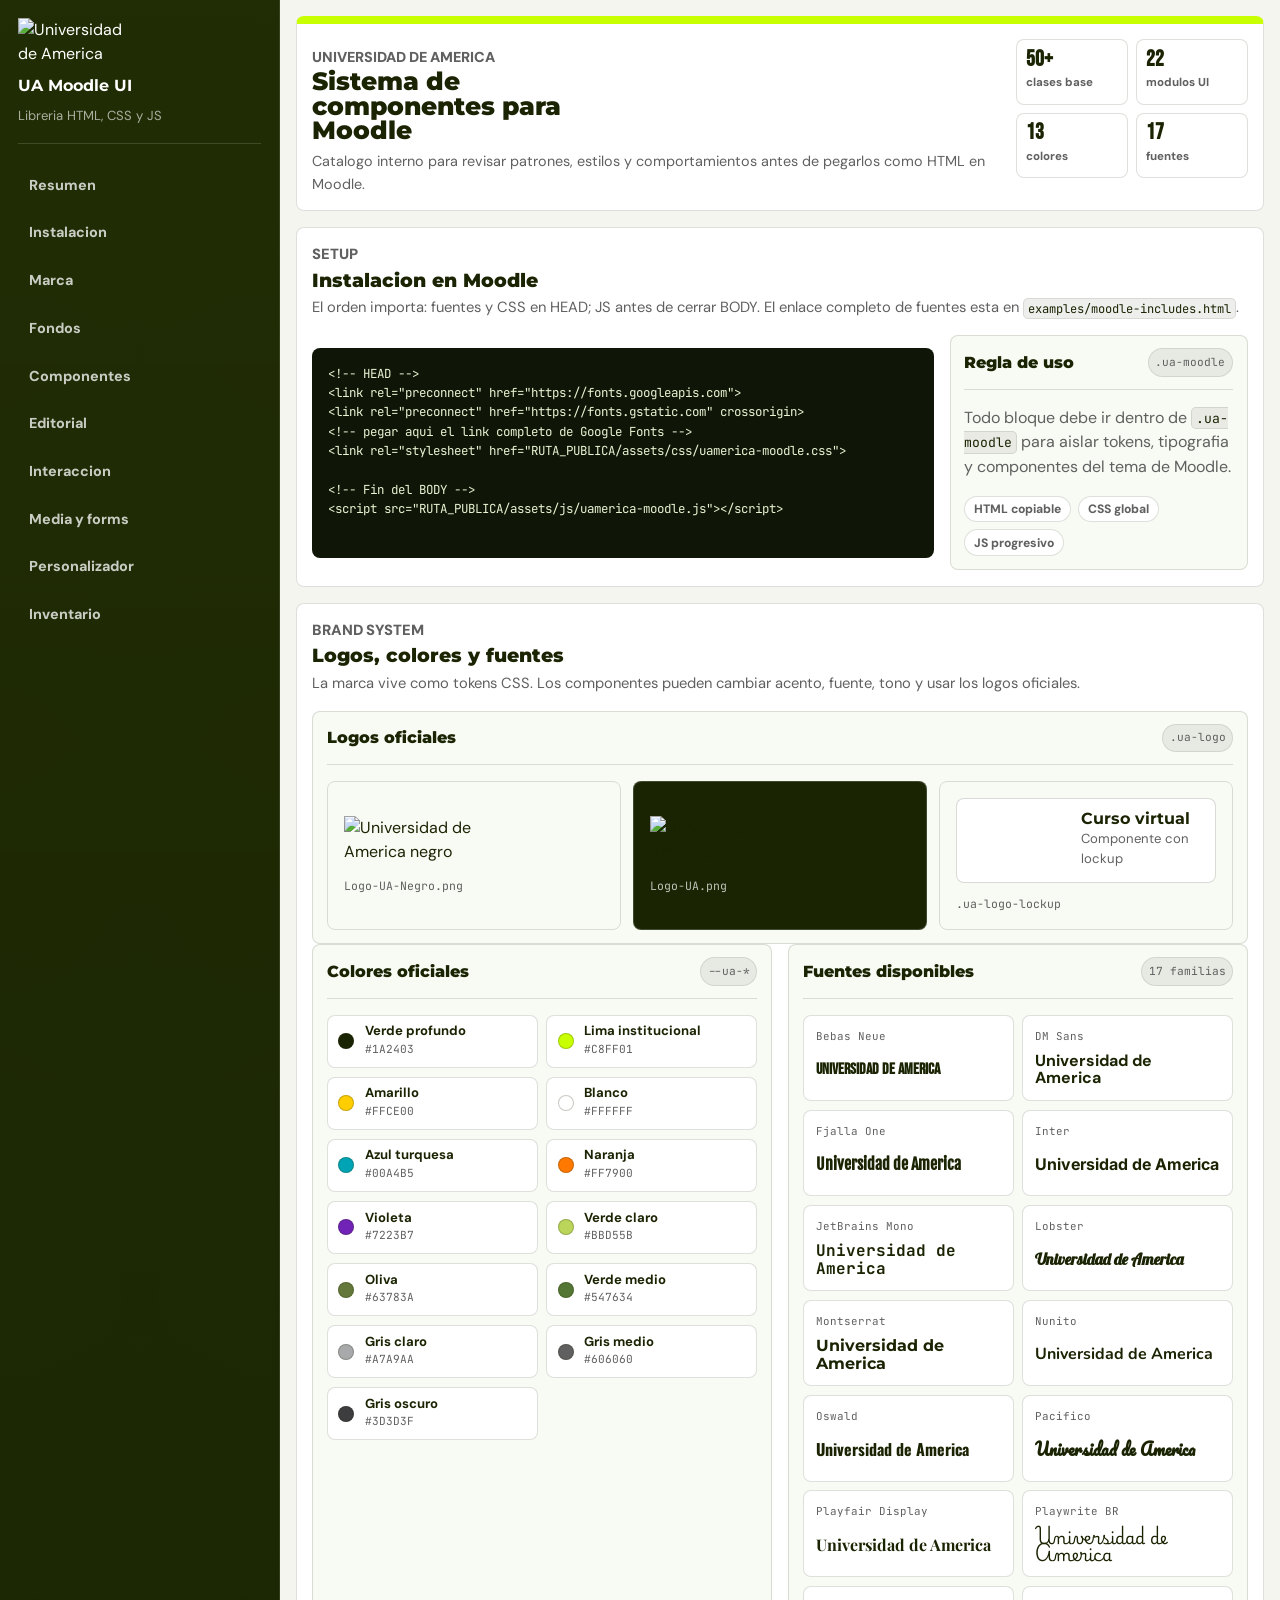
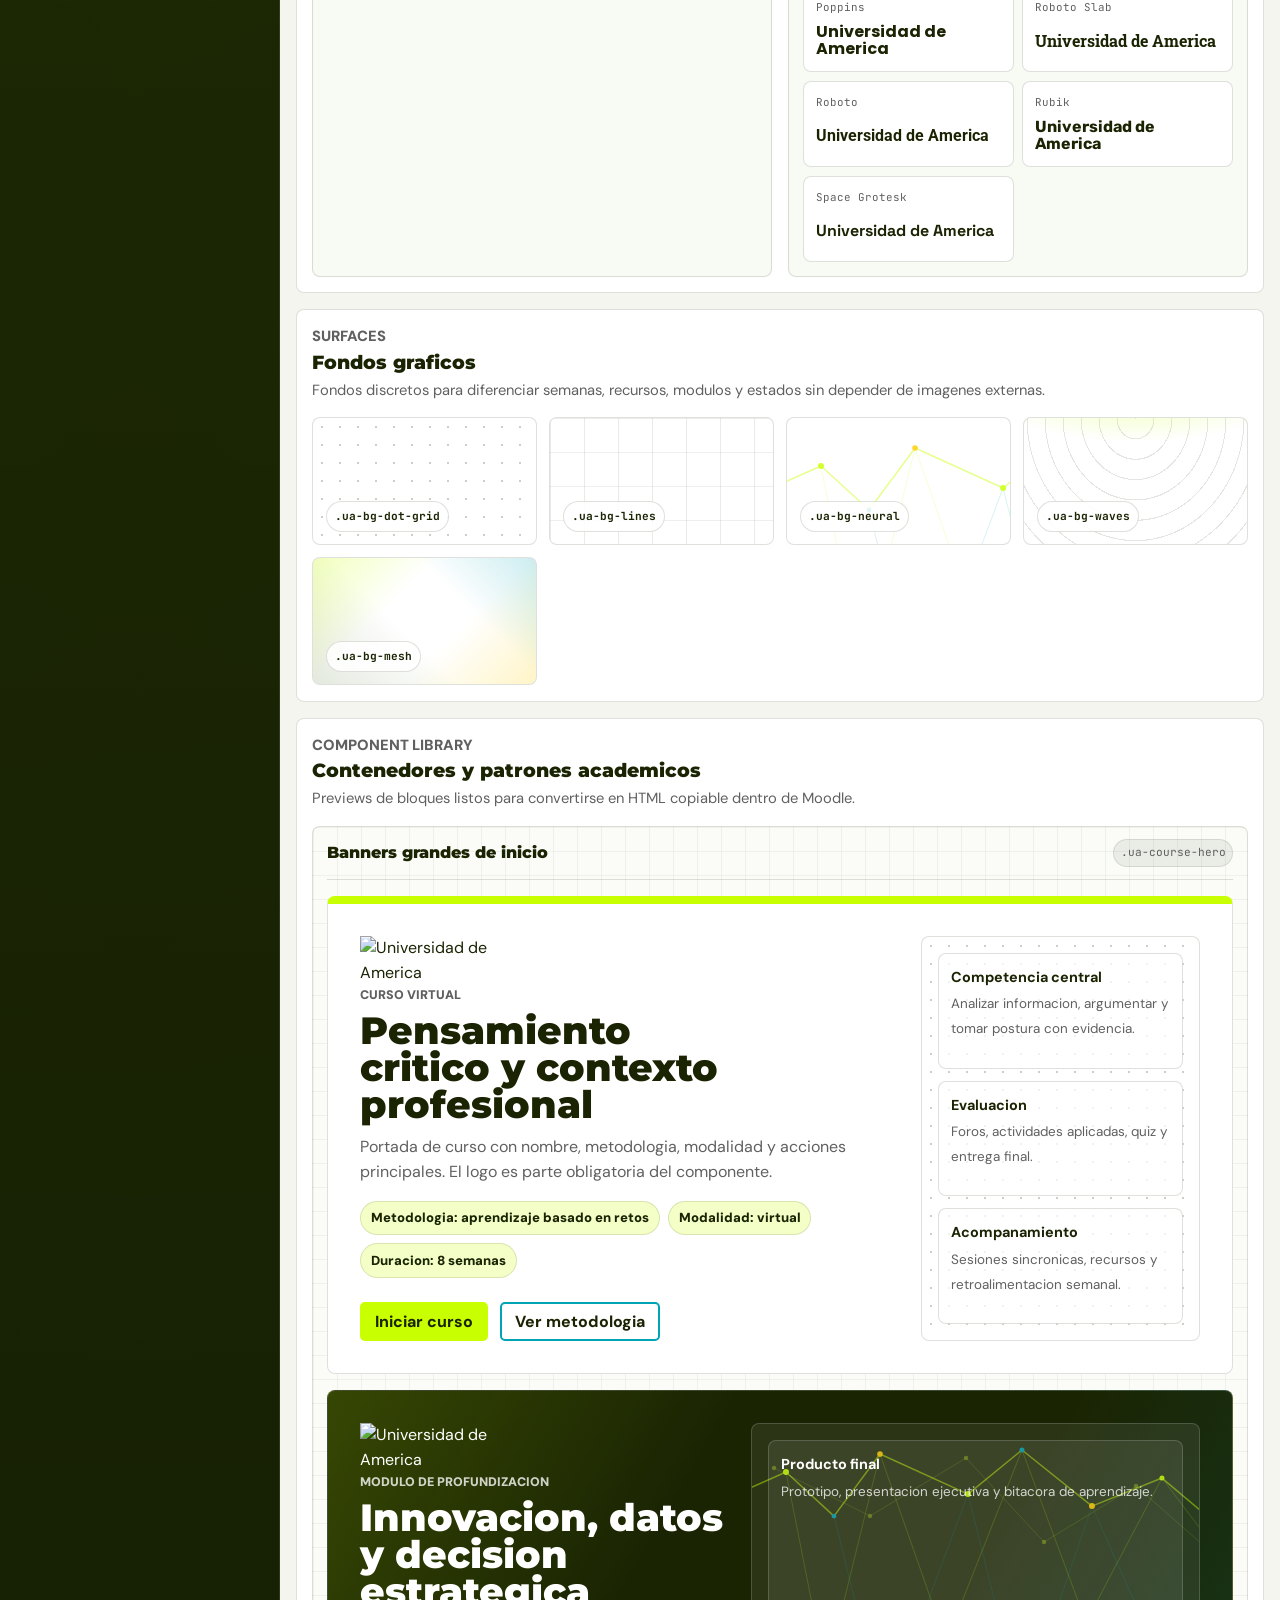
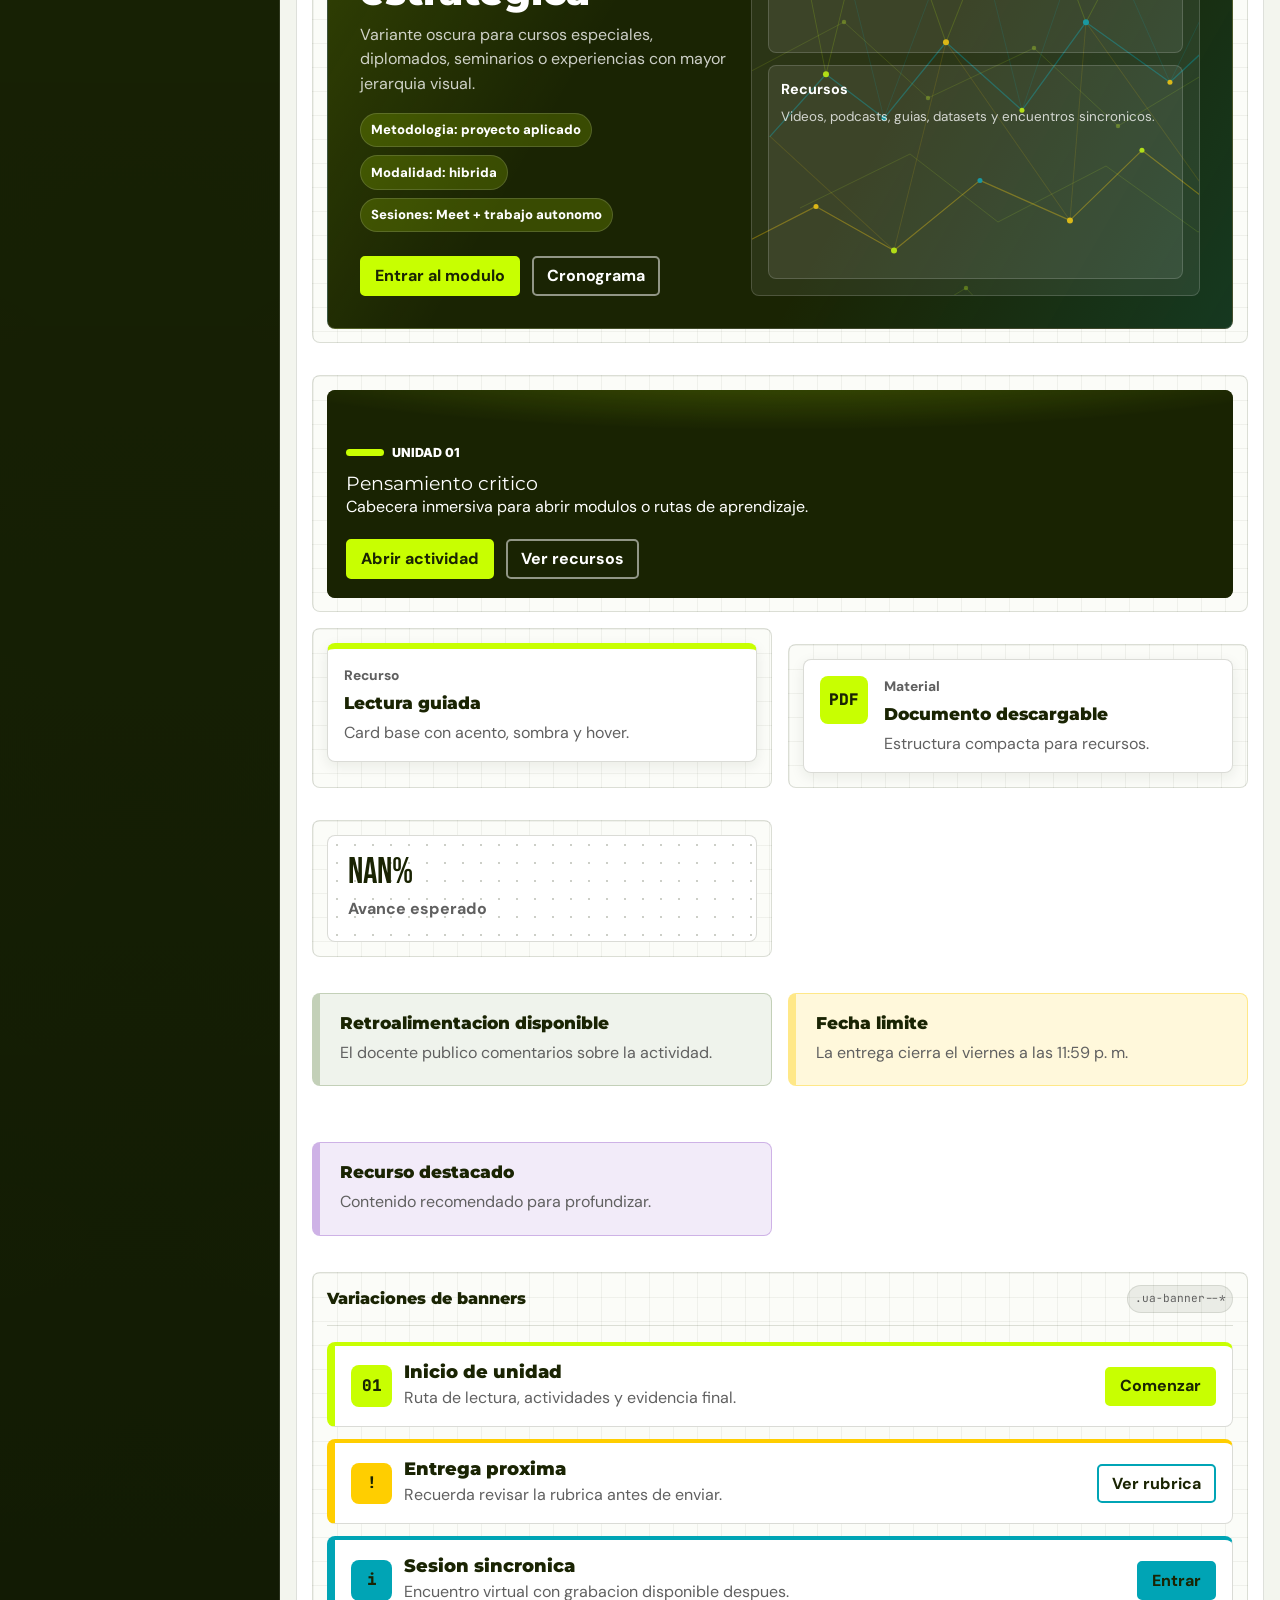
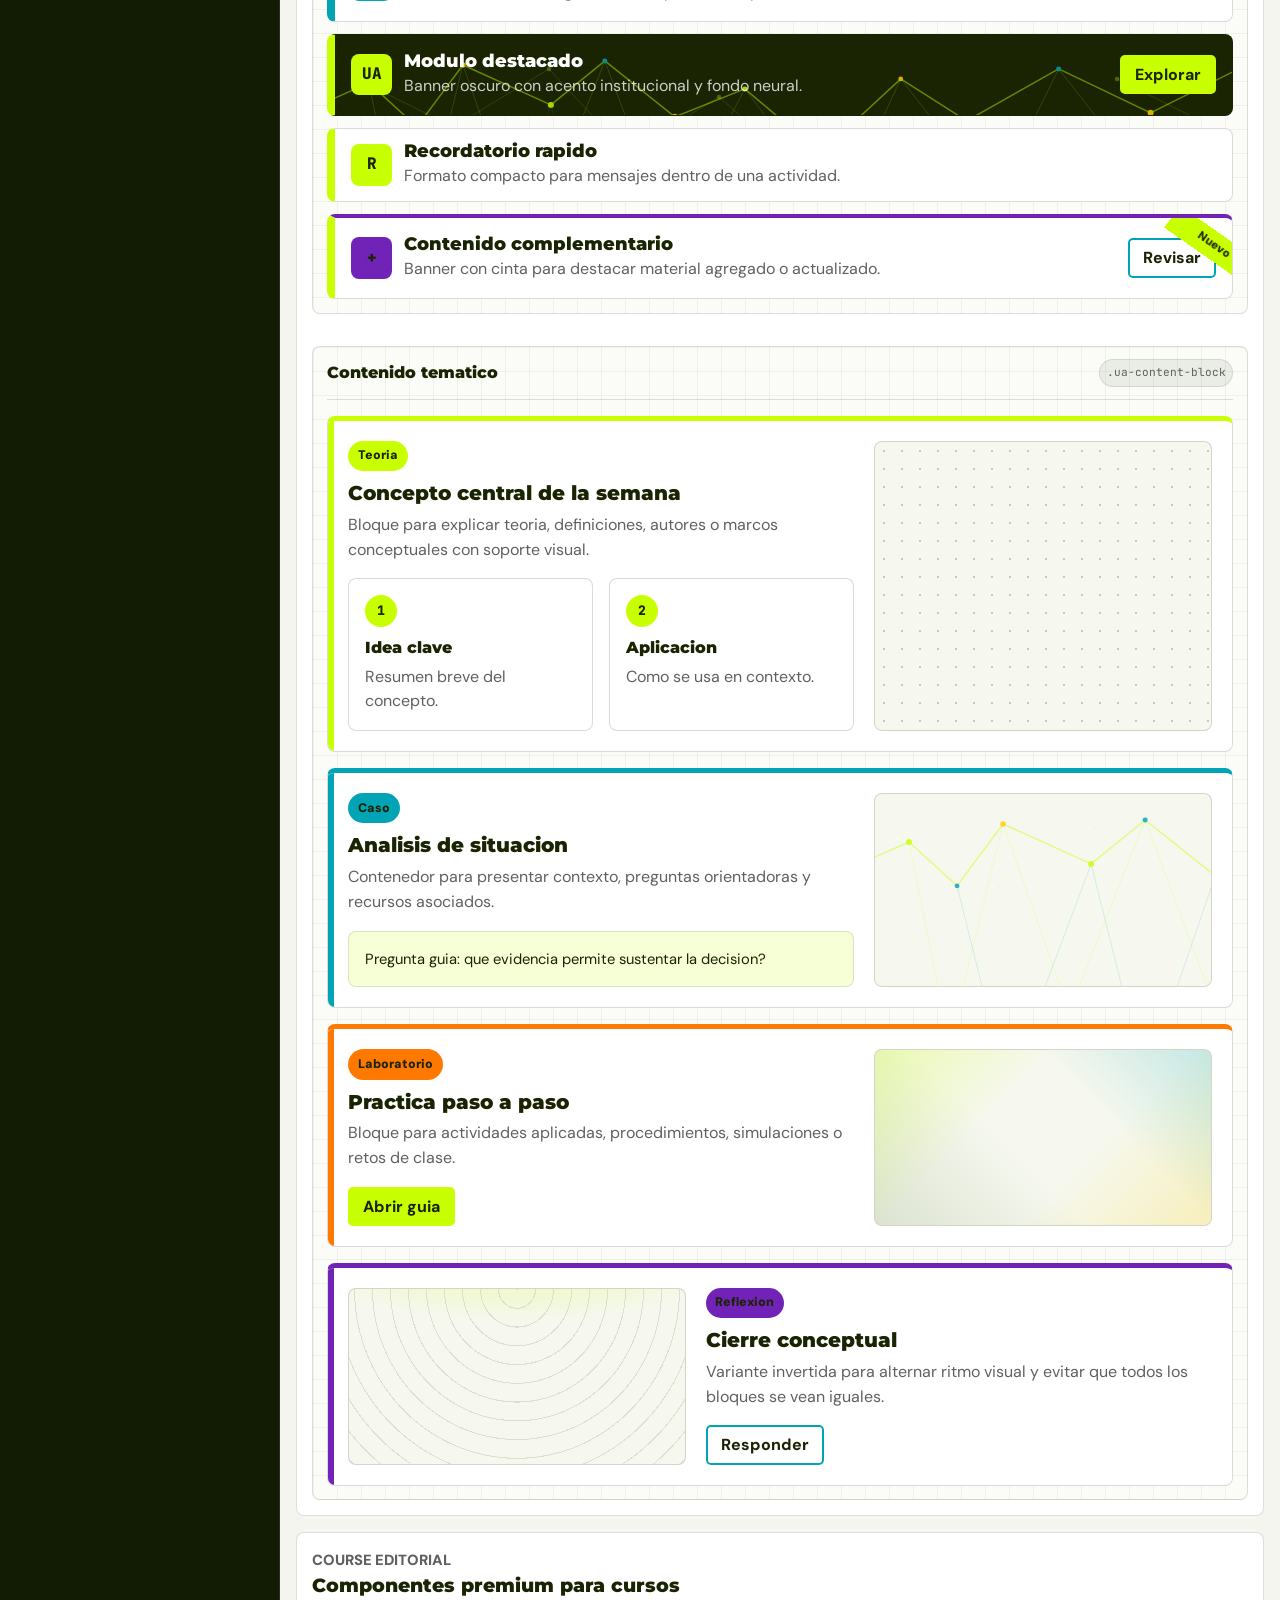
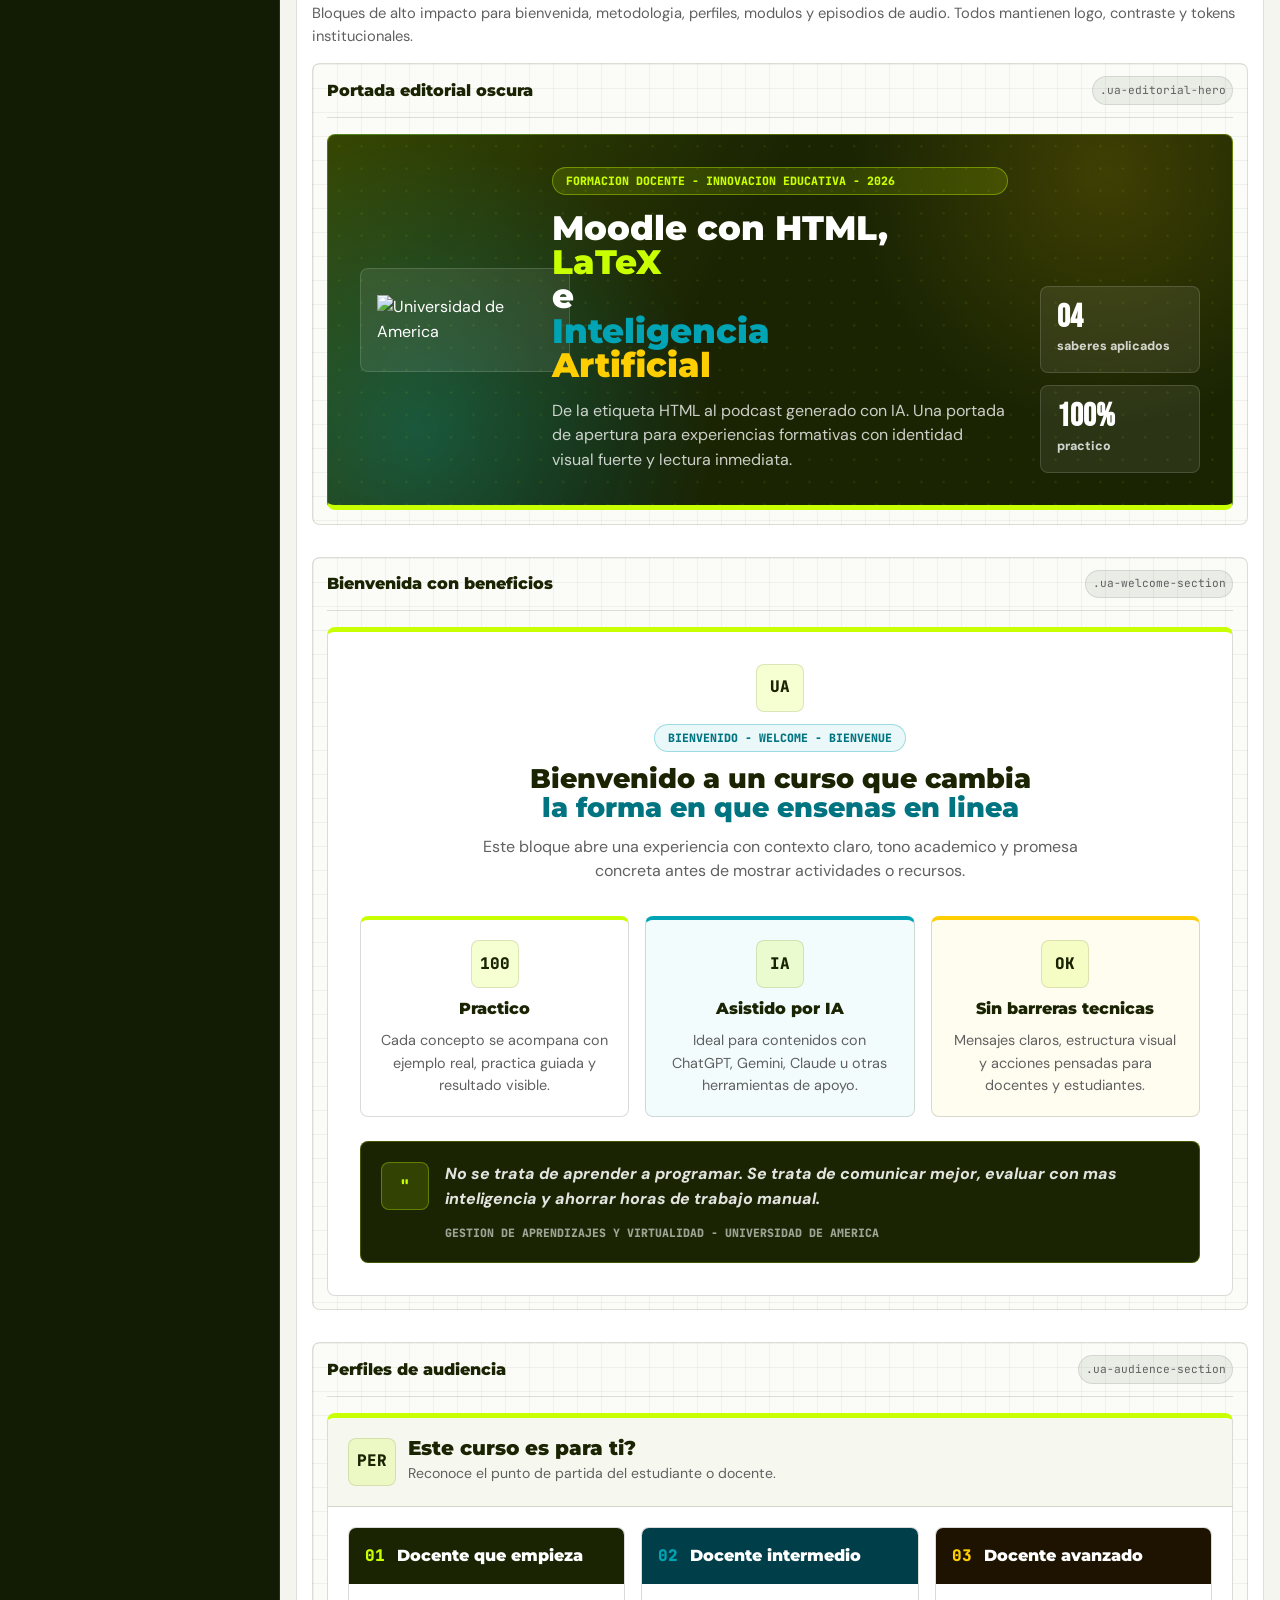
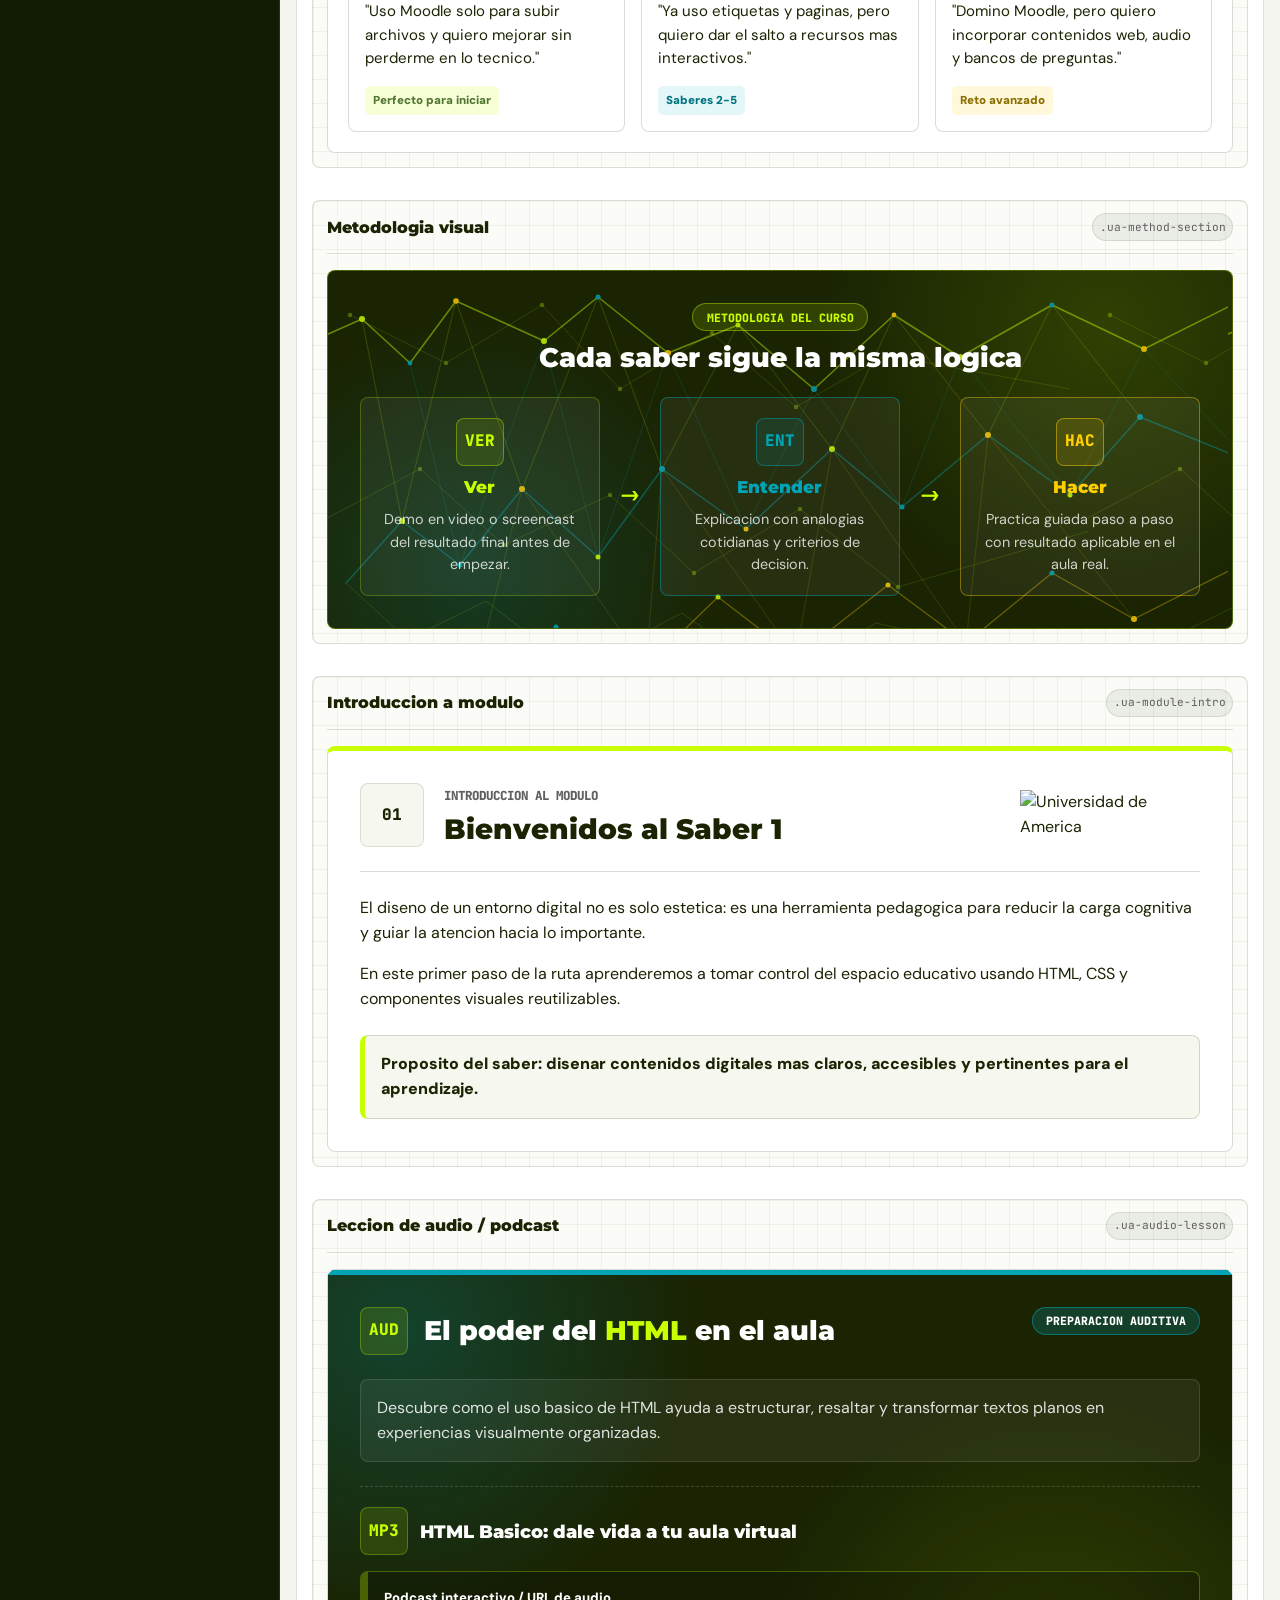
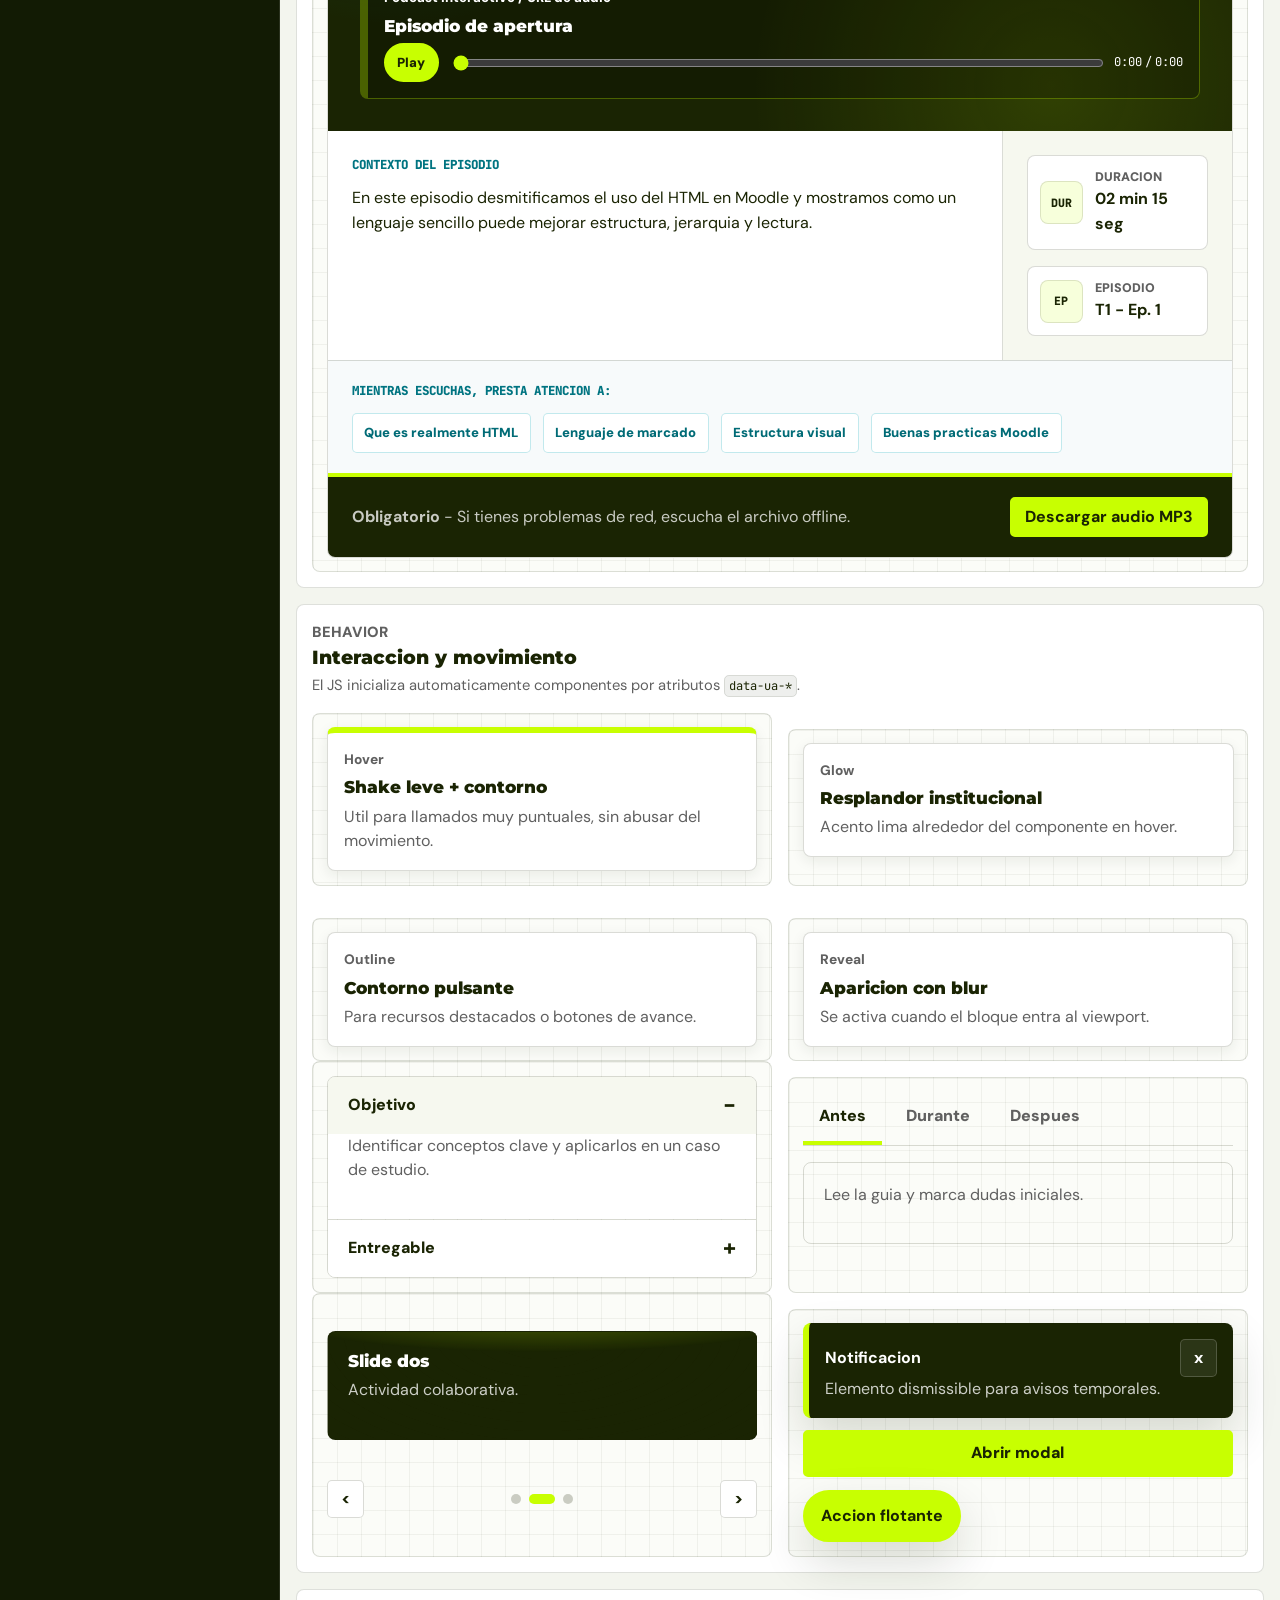
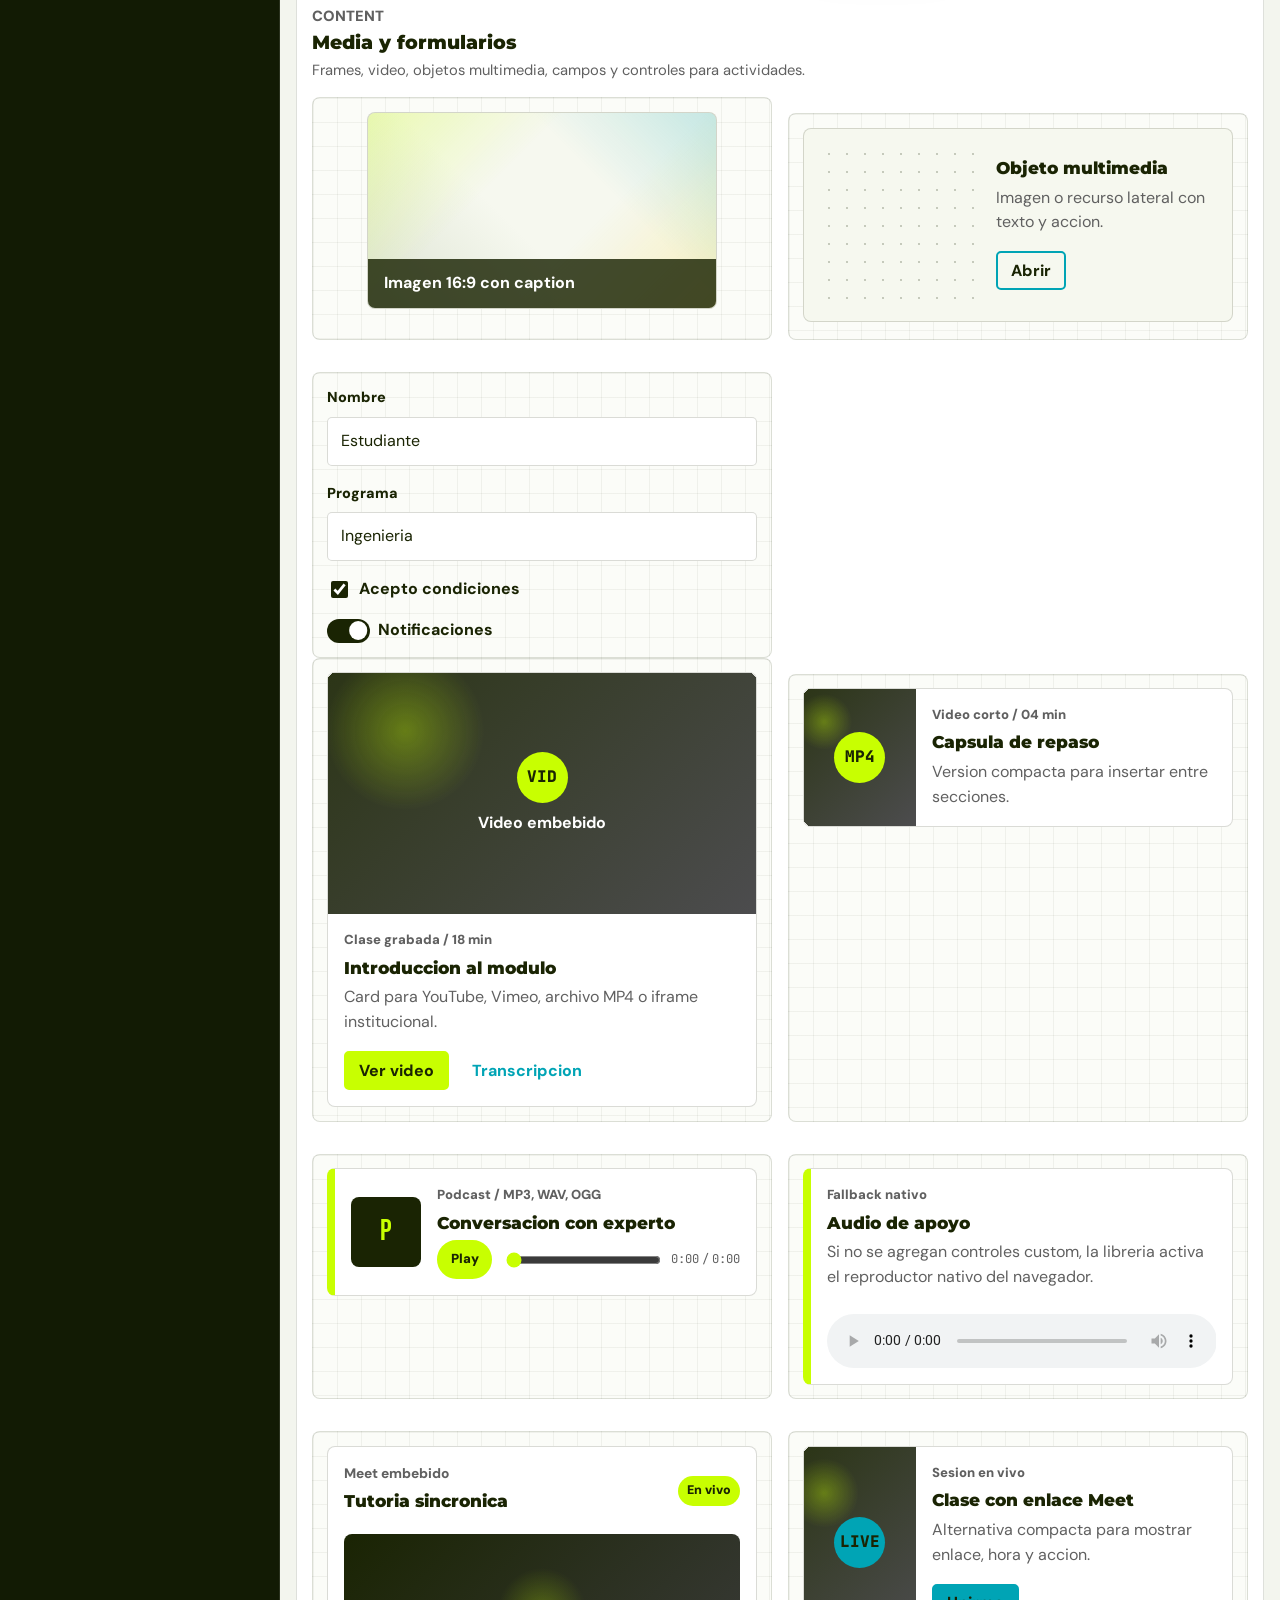
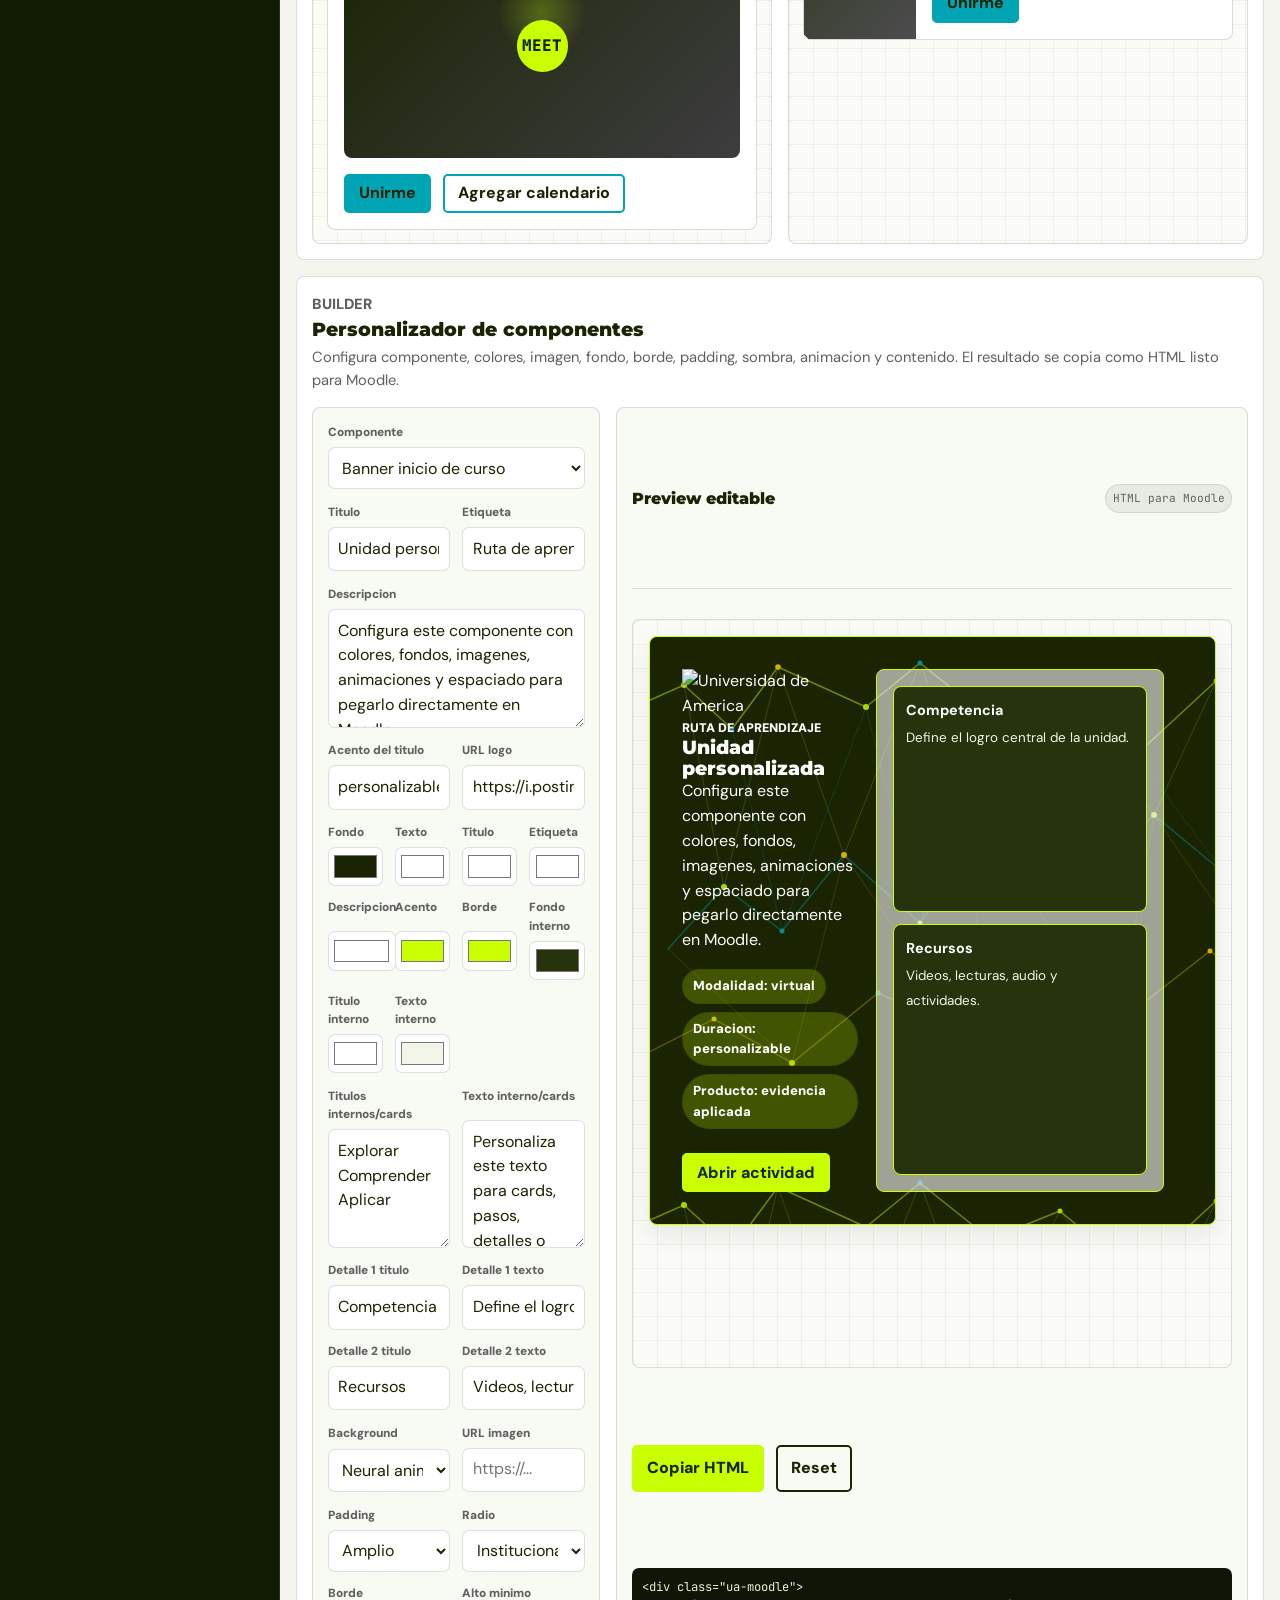
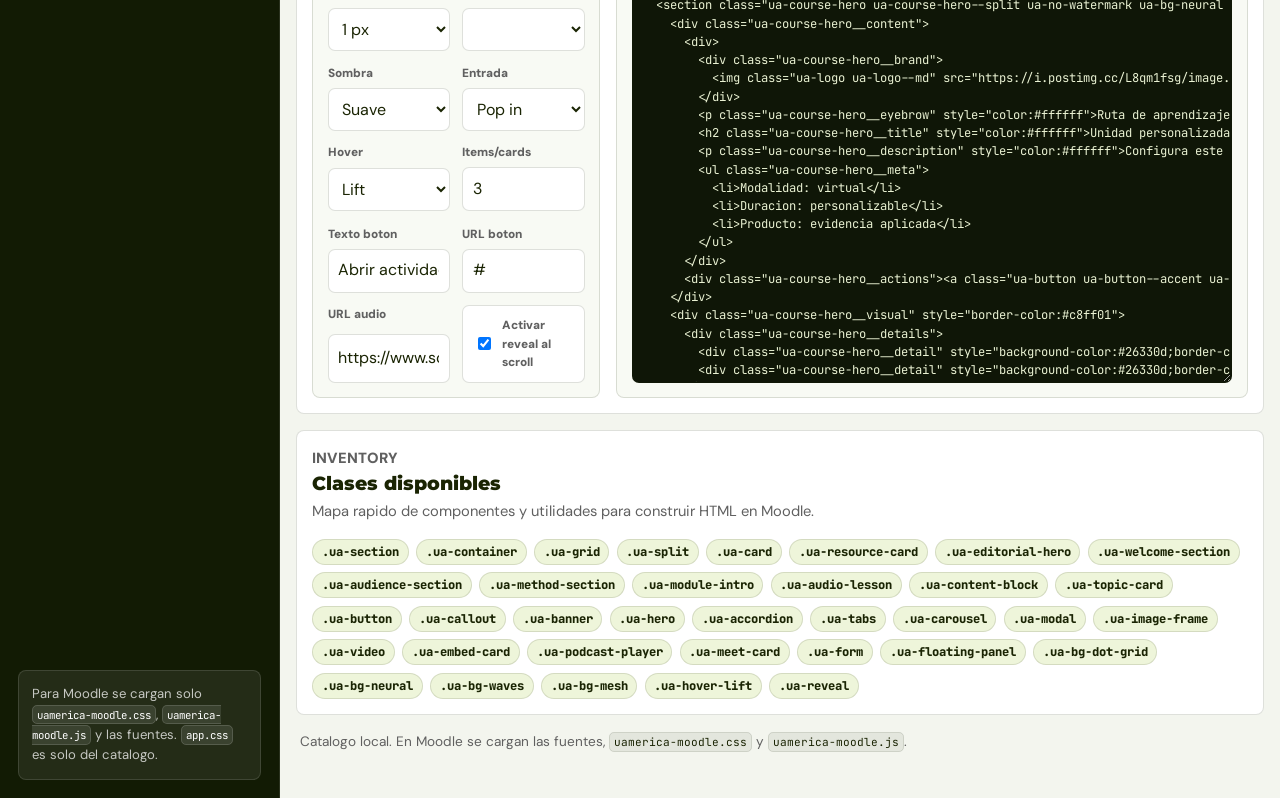
==== commit 07161fcd: "update images" ====
--- a/index.html
+++ b/index.html
@@ -1045,6 +1045,17 @@
                 <textarea id="custom-body" data-custom-field="body" rows="4">Configura este componente con colores, fondos, imagenes, animaciones y espaciado para pegarlo directamente en Moodle.</textarea>
               </div>
 
+              <div class="catalog-control-grid">
+                <div class="catalog-control">
+                  <label for="custom-title-accent">Acento del titulo</label>
+                  <input id="custom-title-accent" data-custom-field="titleAccent" type="text" value="personalizable">
+                </div>
+                <div class="catalog-control">
+                  <label for="custom-logo-url">URL logo</label>
+                  <input id="custom-logo-url" data-custom-field="logoUrl" type="url" value="https://i.postimg.cc/L8qm1fsg/image.png">
+                </div>
+              </div>
+
               <div class="catalog-control-grid catalog-control-grid--colors">
                 <div class="catalog-control">
                   <label for="custom-bg">Fondo</label>
@@ -1055,12 +1066,68 @@
                   <input id="custom-text" data-custom-field="textColor" type="color" value="#1A2403">
                 </div>
                 <div class="catalog-control">
+                  <label for="custom-title-color">Titulo</label>
+                  <input id="custom-title-color" data-custom-field="titleColor" type="color" value="#1A2403">
+                </div>
+                <div class="catalog-control">
+                  <label for="custom-eyebrow-color">Etiqueta</label>
+                  <input id="custom-eyebrow-color" data-custom-field="eyebrowColor" type="color" value="#007481">
+                </div>
+                <div class="catalog-control">
+                  <label for="custom-body-color">Descripcion</label>
+                  <input id="custom-body-color" data-custom-field="bodyColor" type="color" value="#606060">
+                </div>
+                <div class="catalog-control">
                   <label for="custom-accent">Acento</label>
                   <input id="custom-accent" data-custom-field="accentColor" type="color" value="#C8FF01">
                 </div>
                 <div class="catalog-control">
                   <label for="custom-border">Borde</label>
                   <input id="custom-border" data-custom-field="borderColor" type="color" value="#00A4B5">
+                </div>
+                <div class="catalog-control">
+                  <label for="custom-internal-bg">Fondo interno</label>
+                  <input id="custom-internal-bg" data-custom-field="internalBgColor" type="color" value="#F6F8EF">
+                </div>
+                <div class="catalog-control">
+                  <label for="custom-internal-title">Titulo interno</label>
+                  <input id="custom-internal-title" data-custom-field="internalTitleColor" type="color" value="#1A2403">
+                </div>
+                <div class="catalog-control">
+                  <label for="custom-internal-text">Texto interno</label>
+                  <input id="custom-internal-text" data-custom-field="internalTextColor" type="color" value="#606060">
+                </div>
+              </div>
+
+              <div class="catalog-control-grid">
+                <div class="catalog-control">
+                  <label for="custom-item-titles">Titulos internos/cards</label>
+                  <textarea id="custom-item-titles" data-custom-field="itemTitles" rows="4">Explorar
+Comprender
+Aplicar</textarea>
+                </div>
+                <div class="catalog-control">
+                  <label for="custom-item-body">Texto interno/cards</label>
+                  <textarea id="custom-item-body" data-custom-field="itemBody" rows="4">Personaliza este texto para cards, pasos, detalles o slides internos.</textarea>
+                </div>
+              </div>
+
+              <div class="catalog-control-grid">
+                <div class="catalog-control">
+                  <label for="custom-detail-one-title">Detalle 1 titulo</label>
+                  <input id="custom-detail-one-title" data-custom-field="detailOneTitle" type="text" value="Competencia">
+                </div>
+                <div class="catalog-control">
+                  <label for="custom-detail-one-body">Detalle 1 texto</label>
+                  <input id="custom-detail-one-body" data-custom-field="detailOneBody" type="text" value="Define el logro central de la unidad.">
+                </div>
+                <div class="catalog-control">
+                  <label for="custom-detail-two-title">Detalle 2 titulo</label>
+                  <input id="custom-detail-two-title" data-custom-field="detailTwoTitle" type="text" value="Recursos">
+                </div>
+                <div class="catalog-control">
+                  <label for="custom-detail-two-body">Detalle 2 texto</label>
+                  <input id="custom-detail-two-body" data-custom-field="detailTwoBody" type="text" value="Videos, lecturas, audio y actividades.">
                 </div>
               </div>
 
--- a/assets/css/uamerica-moodle.css
+++ b/assets/css/uamerica-moodle.css
@@ -501,6 +501,10 @@
 
 .ua-course-hero--dark::after {
   opacity: 0.16;
+}
+
+.ua-course-hero.ua-no-watermark::after {
+  display: none;
 }
 
 .ua-course-hero--lime {
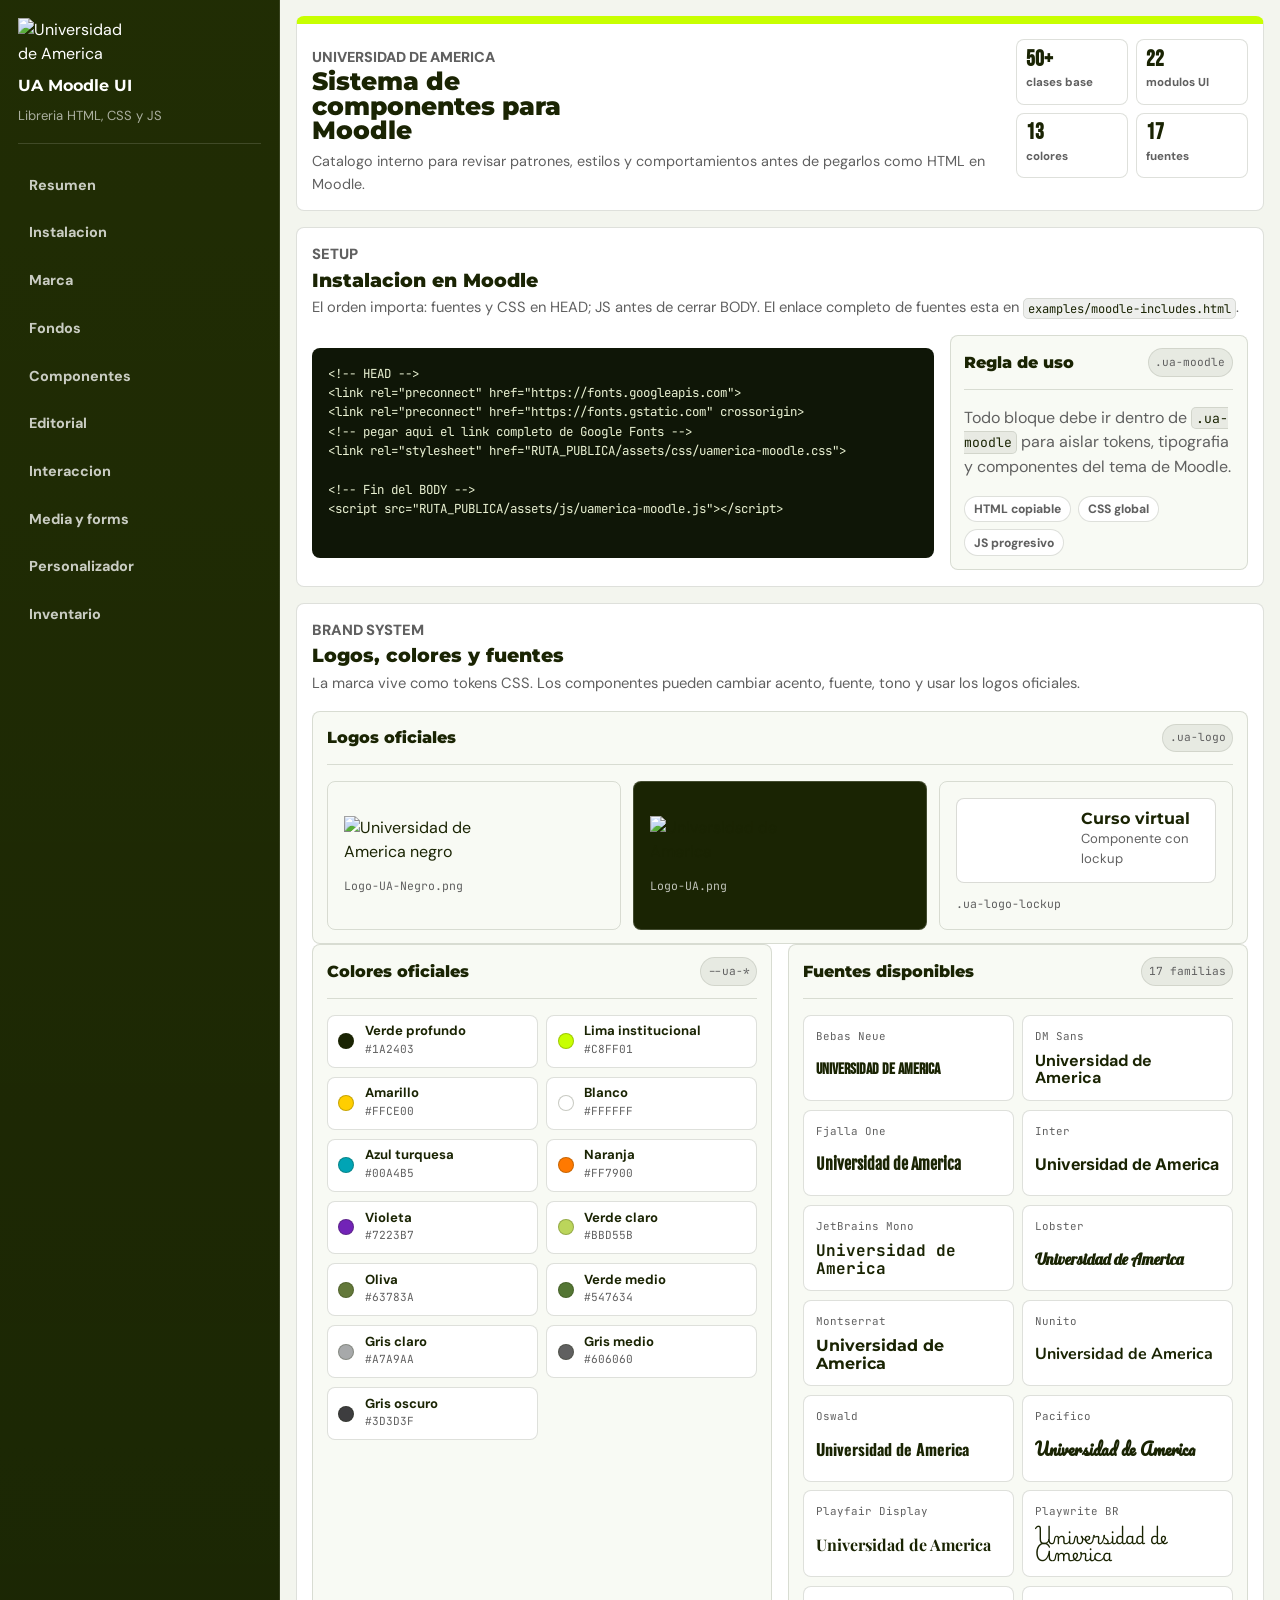
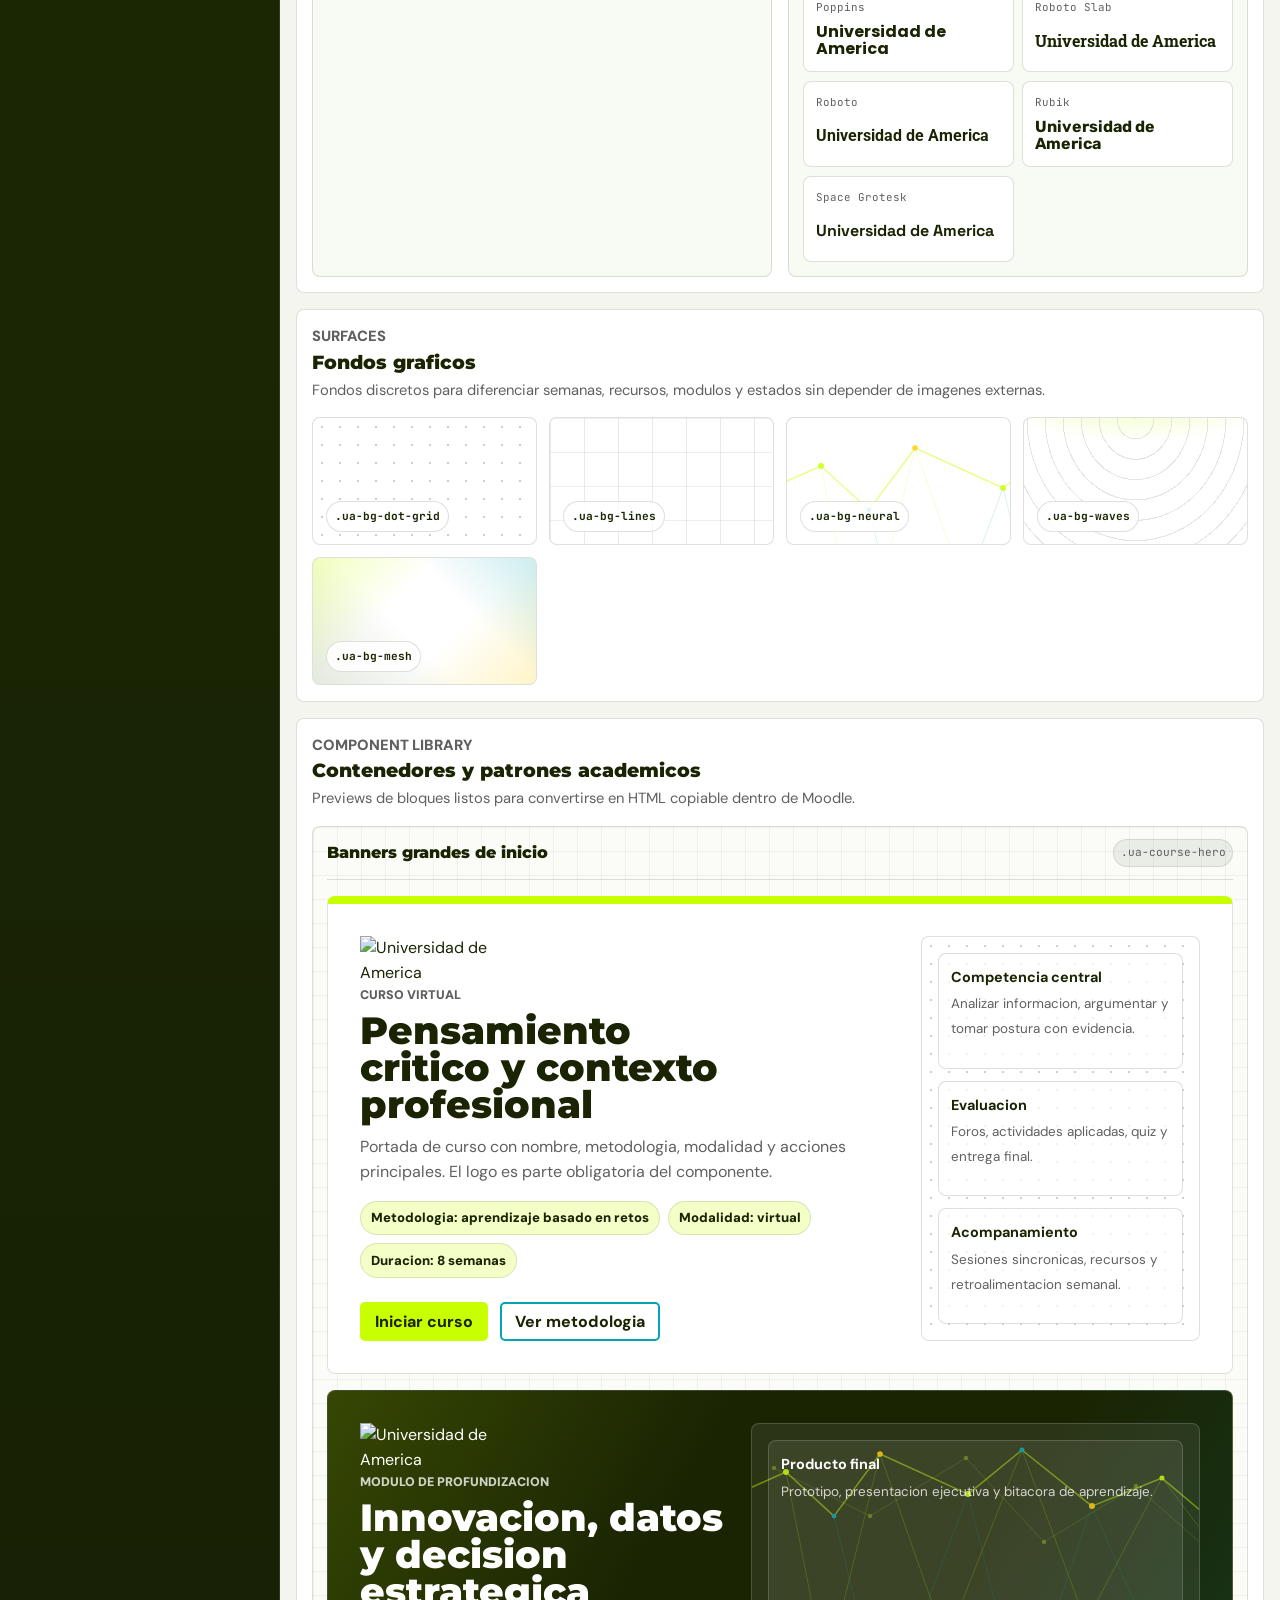
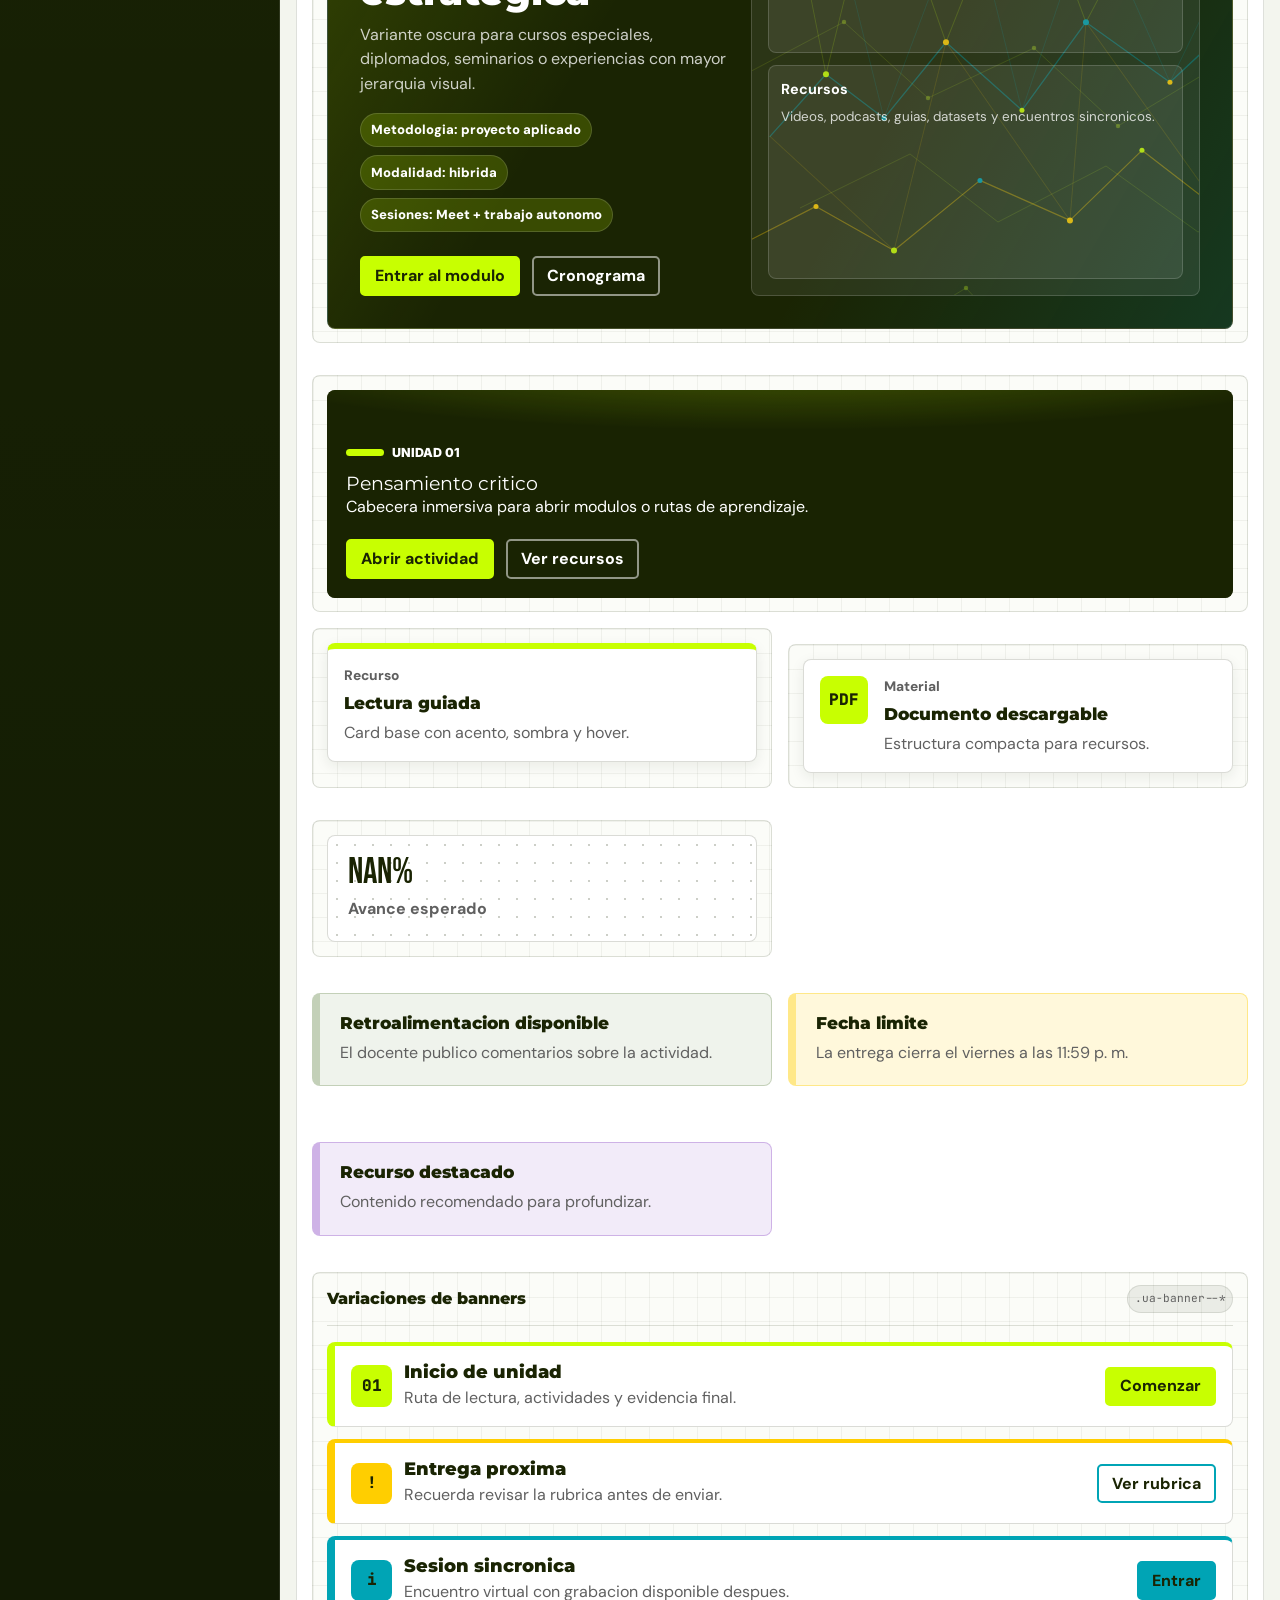
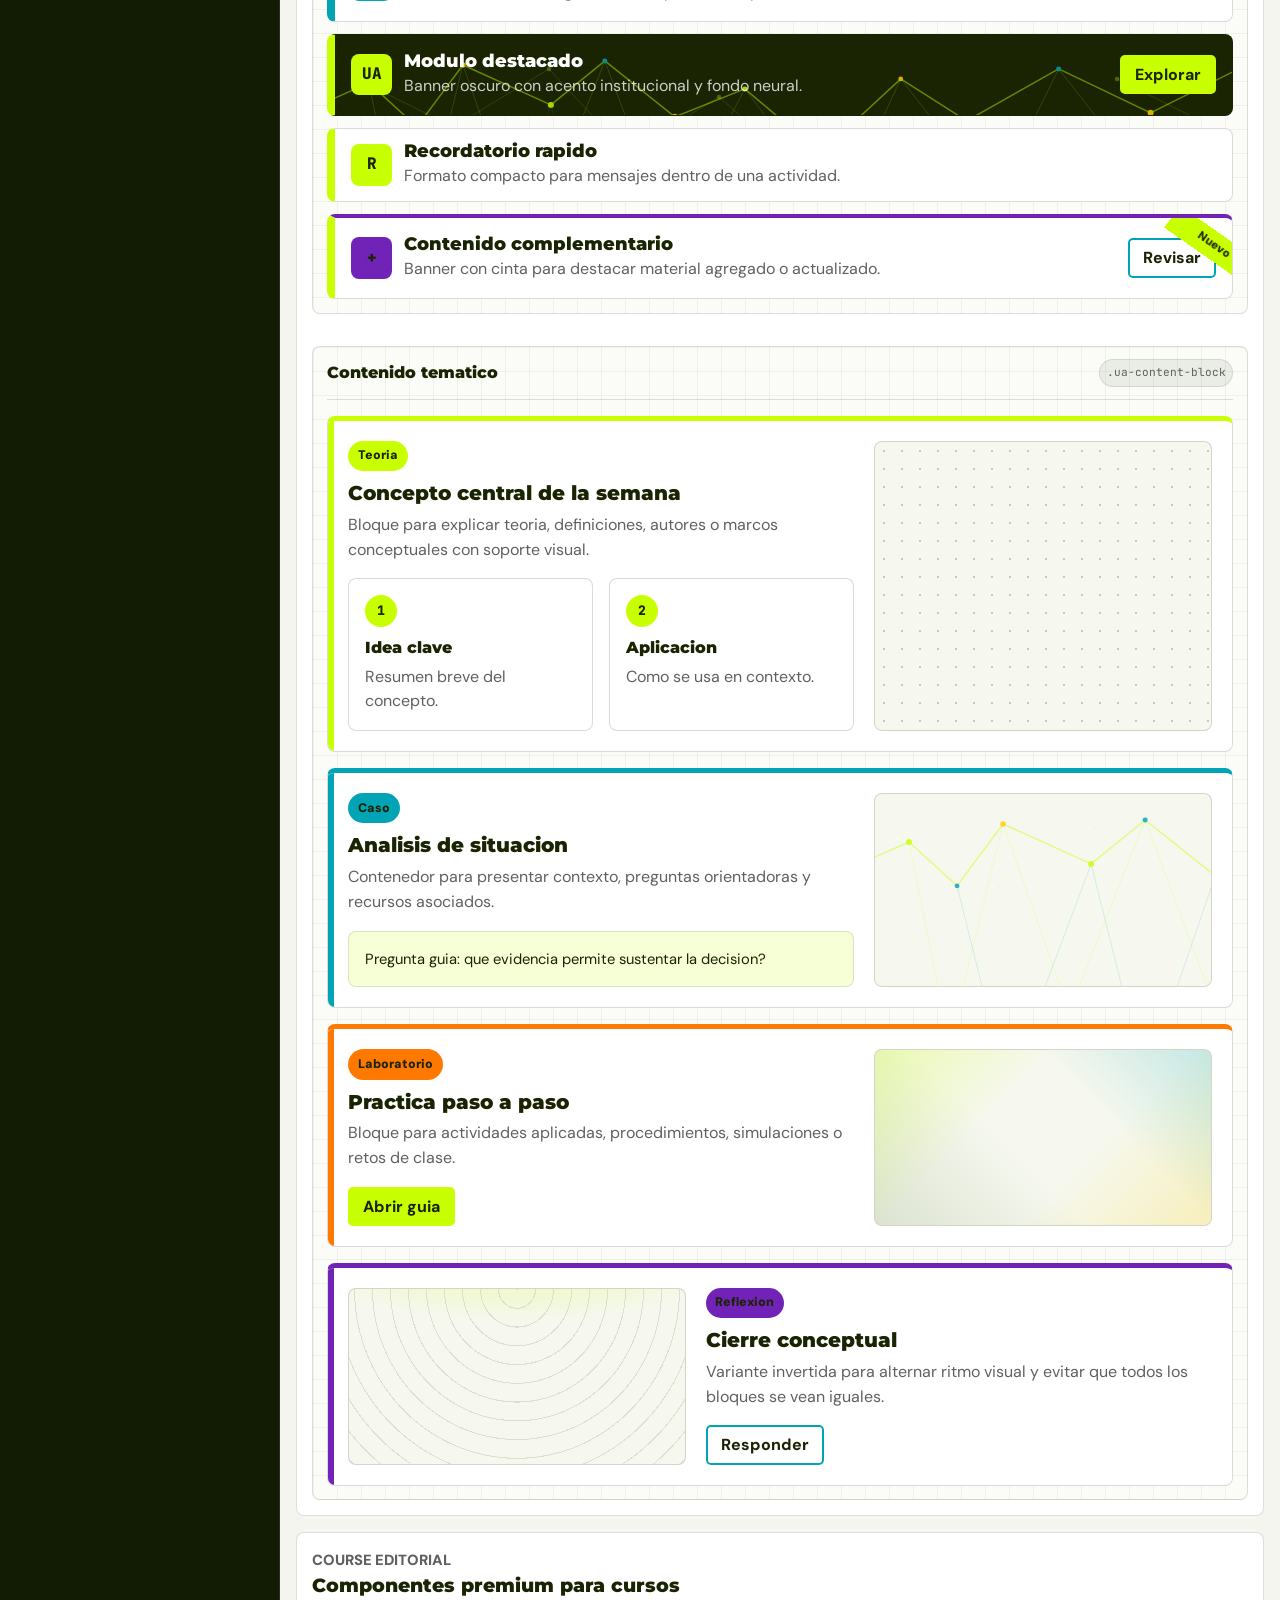
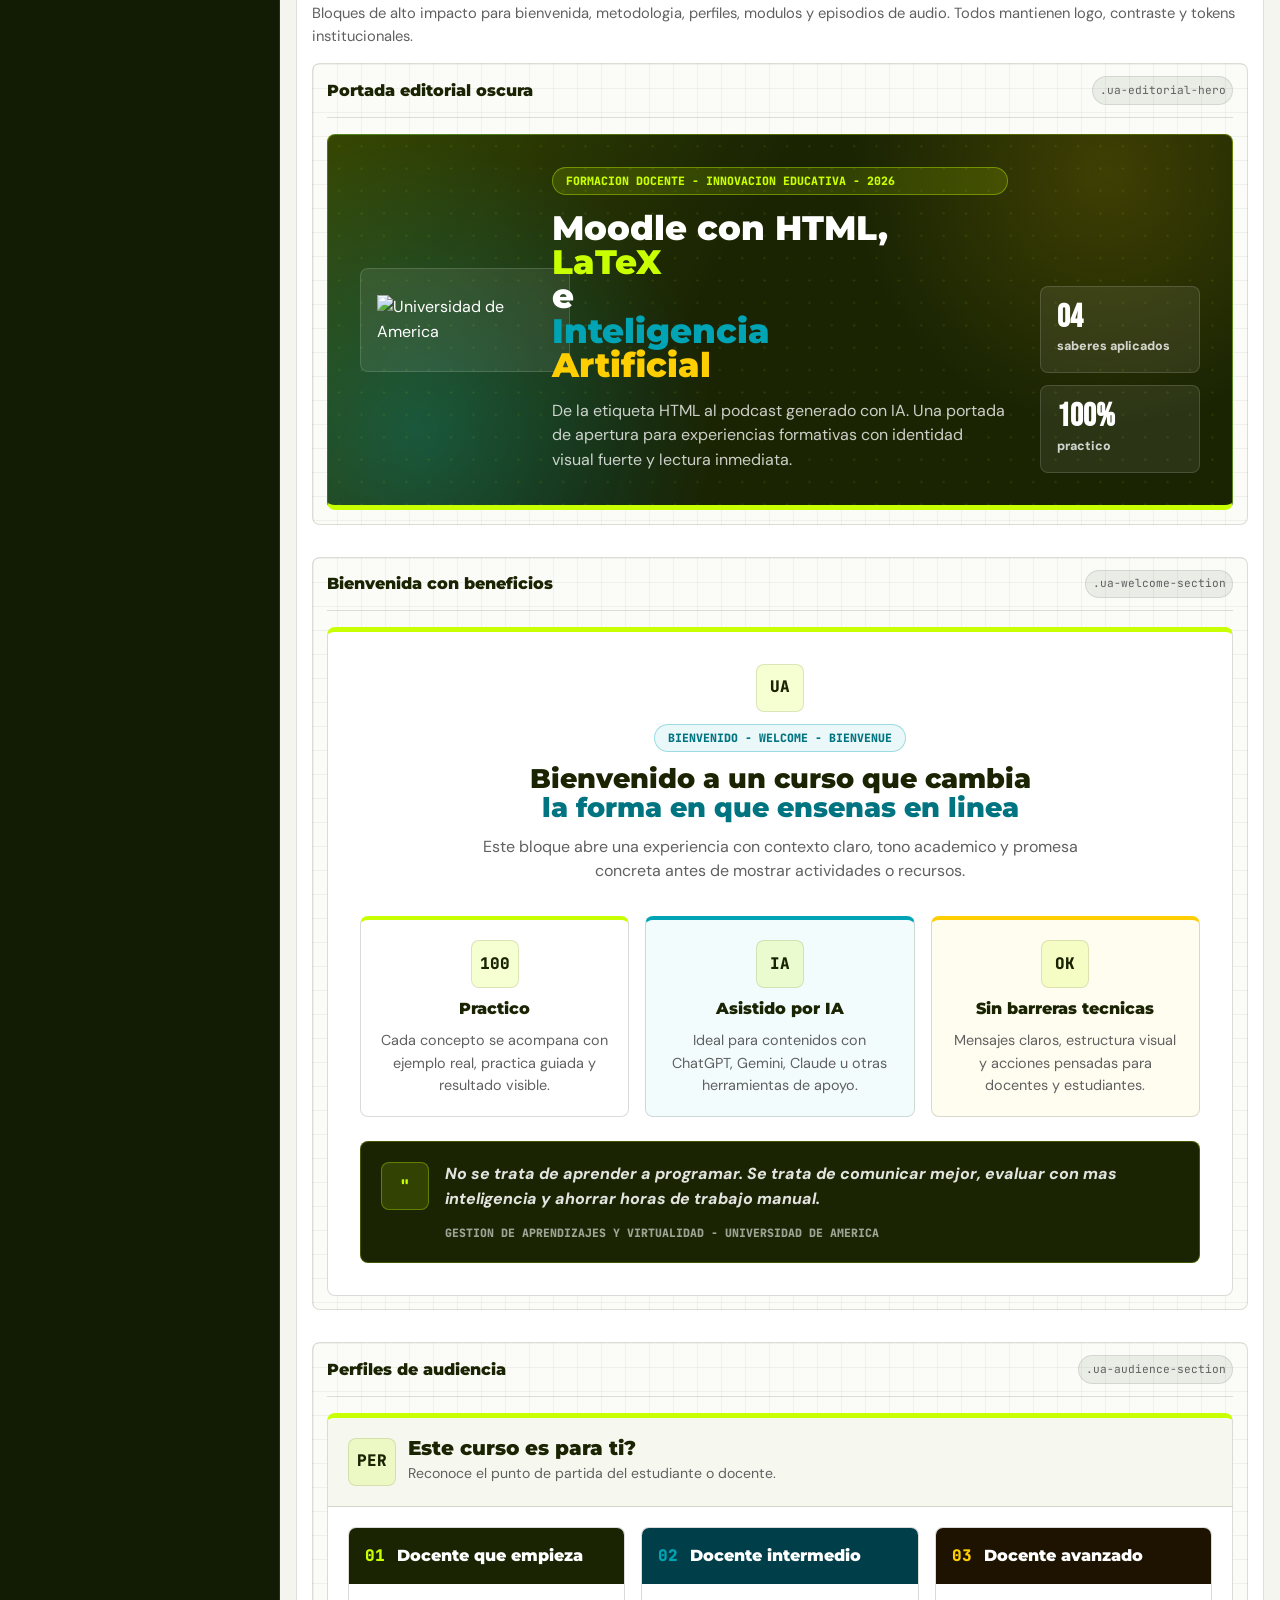
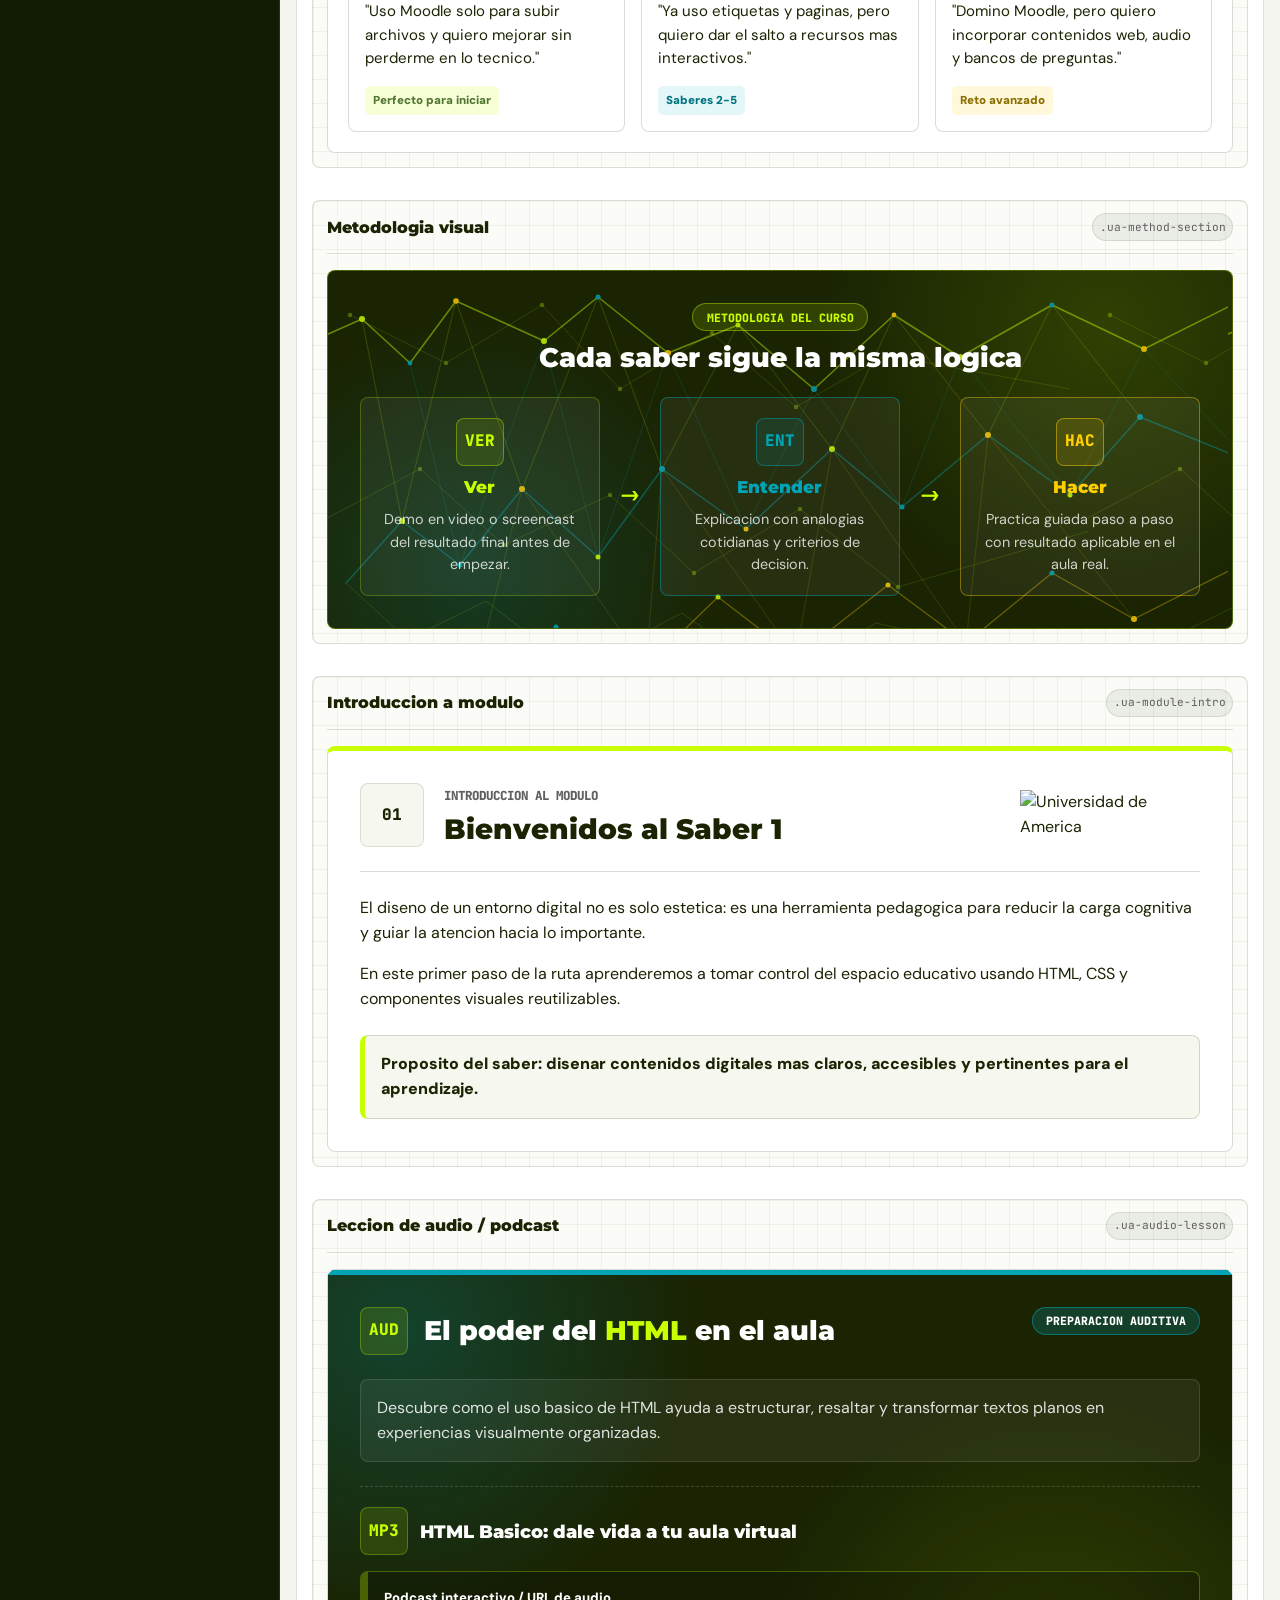
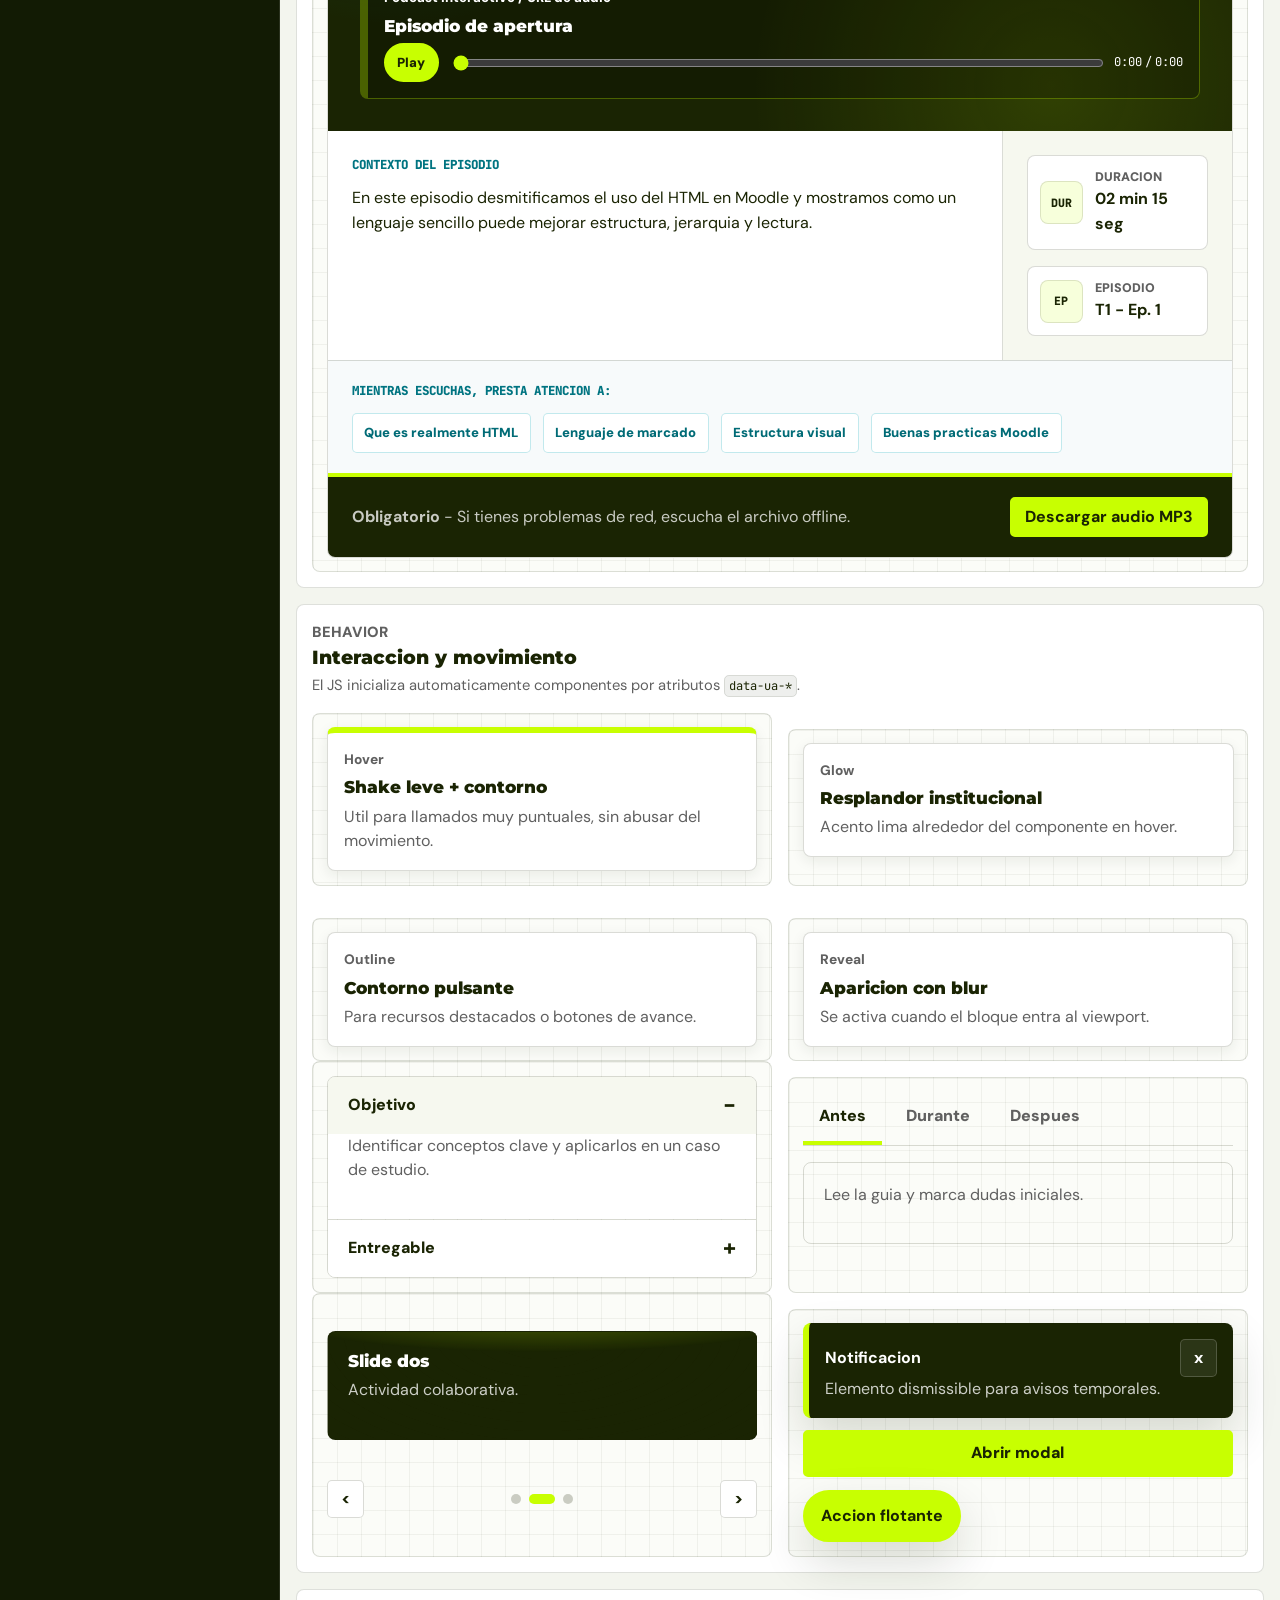
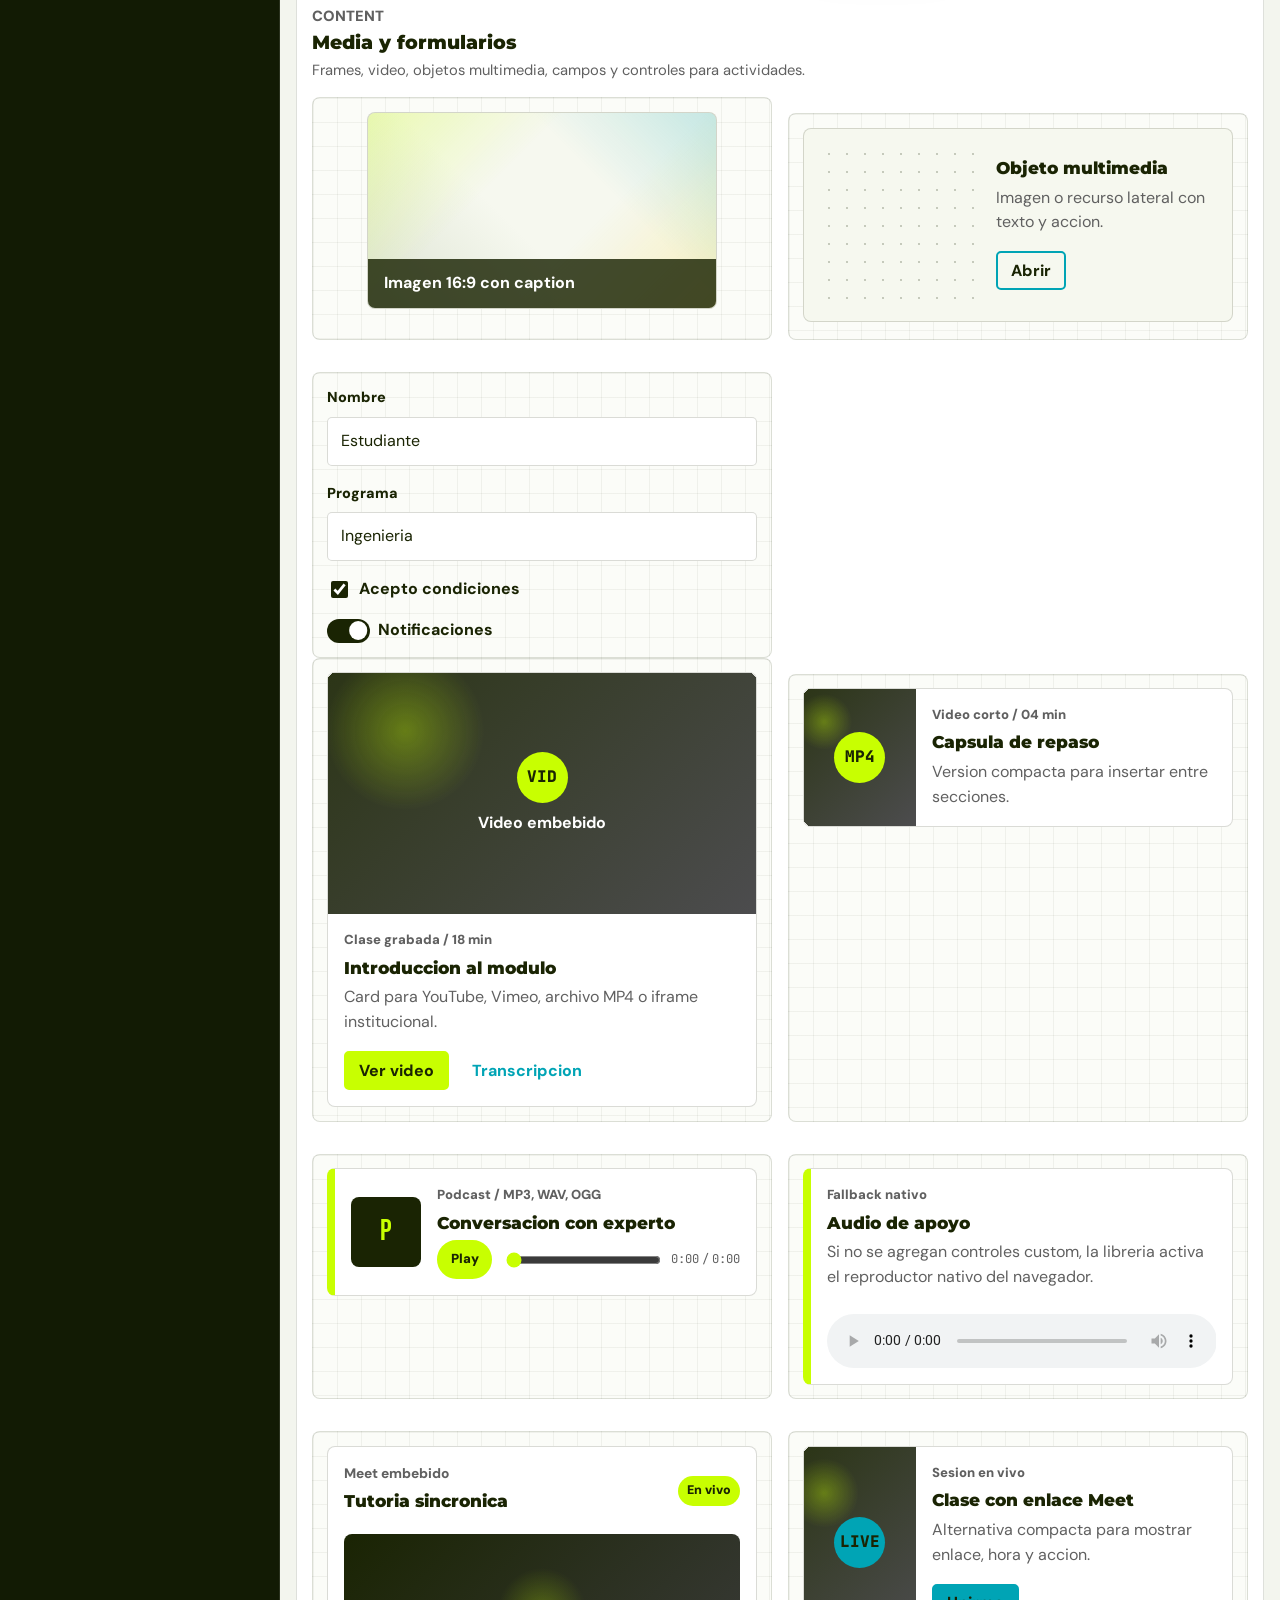
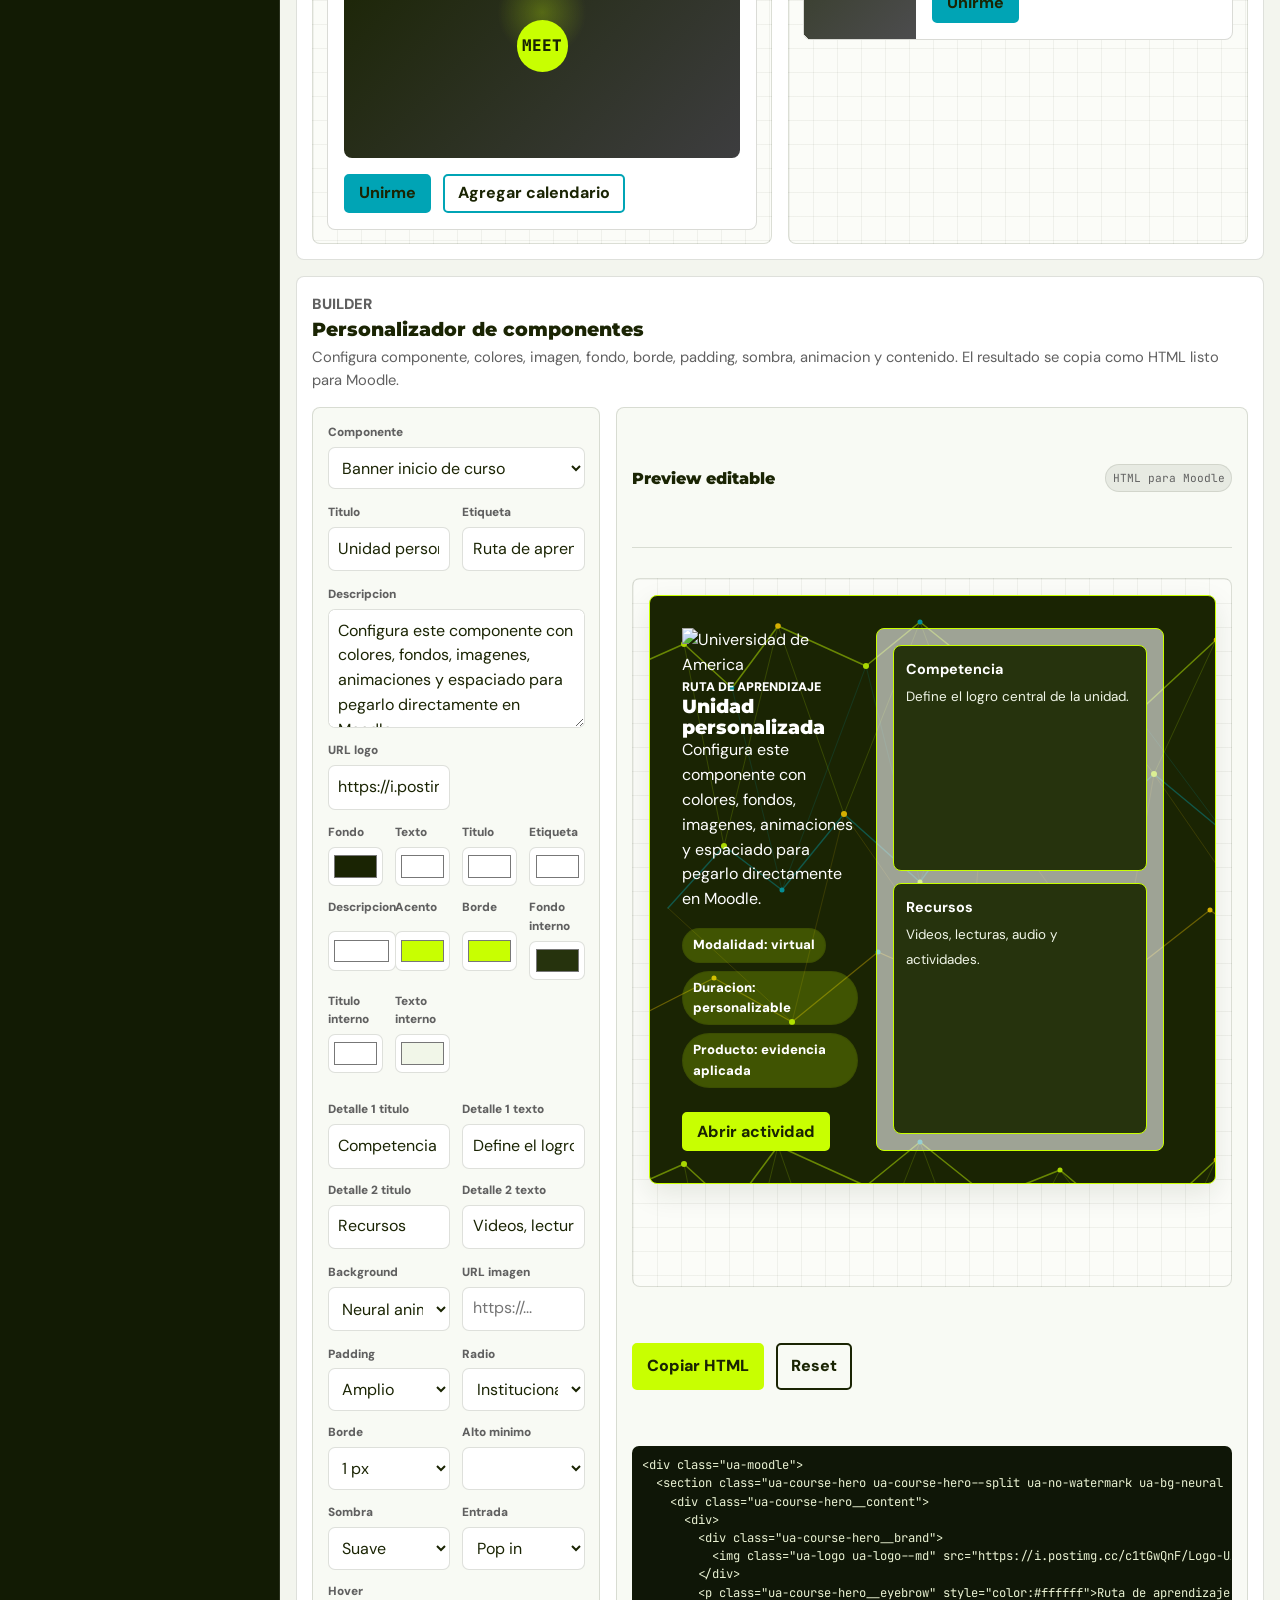
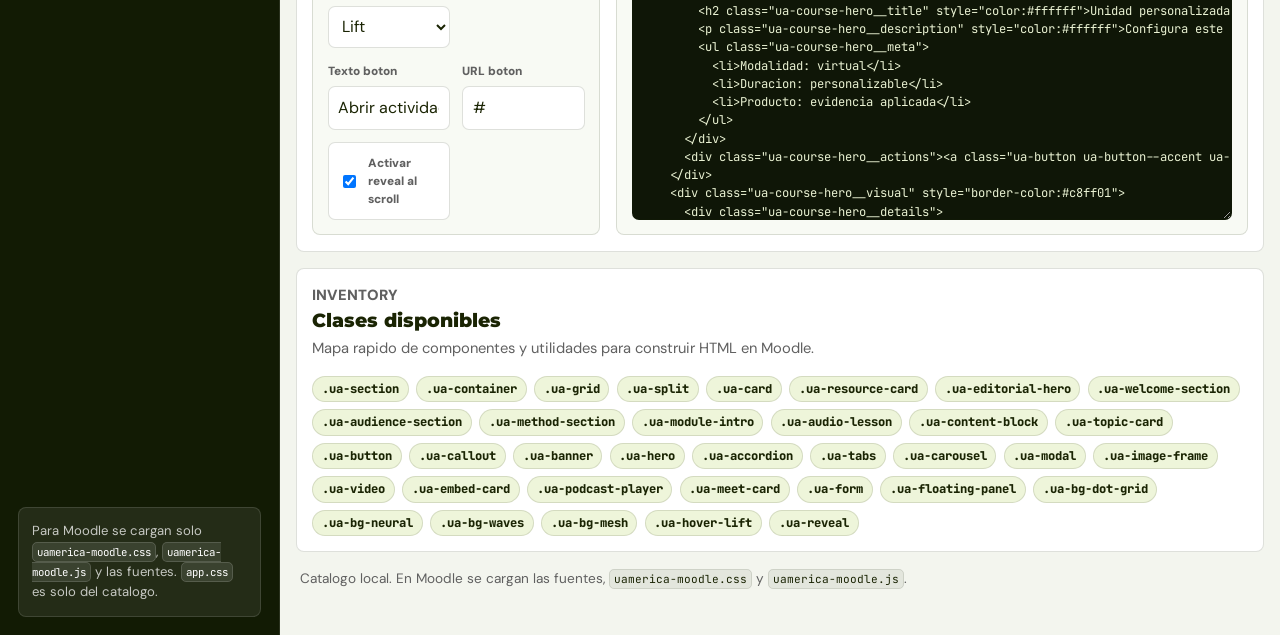
==== commit 67577539: "App updates" ====
--- a/index.html
+++ b/index.html
@@ -1107,7 +1107,7 @@
 Aplicar</textarea>
                 </div>
                 <div class="catalog-control">
-                  <label for="custom-item-body">Texto interno/cards</label>
+                  <label for="custom-item-body">Textos internos/cards</label>
                   <textarea id="custom-item-body" data-custom-field="itemBody" rows="4">Personaliza este texto para cards, pasos, detalles o slides internos.</textarea>
                 </div>
               </div>
@@ -1225,7 +1225,7 @@
                   </select>
                 </div>
                 <div class="catalog-control">
-                  <label for="custom-count">Items/cards</label>
+                  <label for="custom-count">Cantidad de items</label>
                   <input id="custom-count" data-custom-field="itemCount" type="number" min="1" max="12" value="3">
                 </div>
               </div>
--- a/assets/css/app.css
+++ b/assets/css/app.css
@@ -534,6 +534,11 @@
   min-width: 0;
 }
 
+.catalog-control[hidden],
+.catalog-check[hidden] {
+  display: none !important;
+}
+
 .catalog-control label,
 .catalog-check {
   color: var(--catalog-muted);
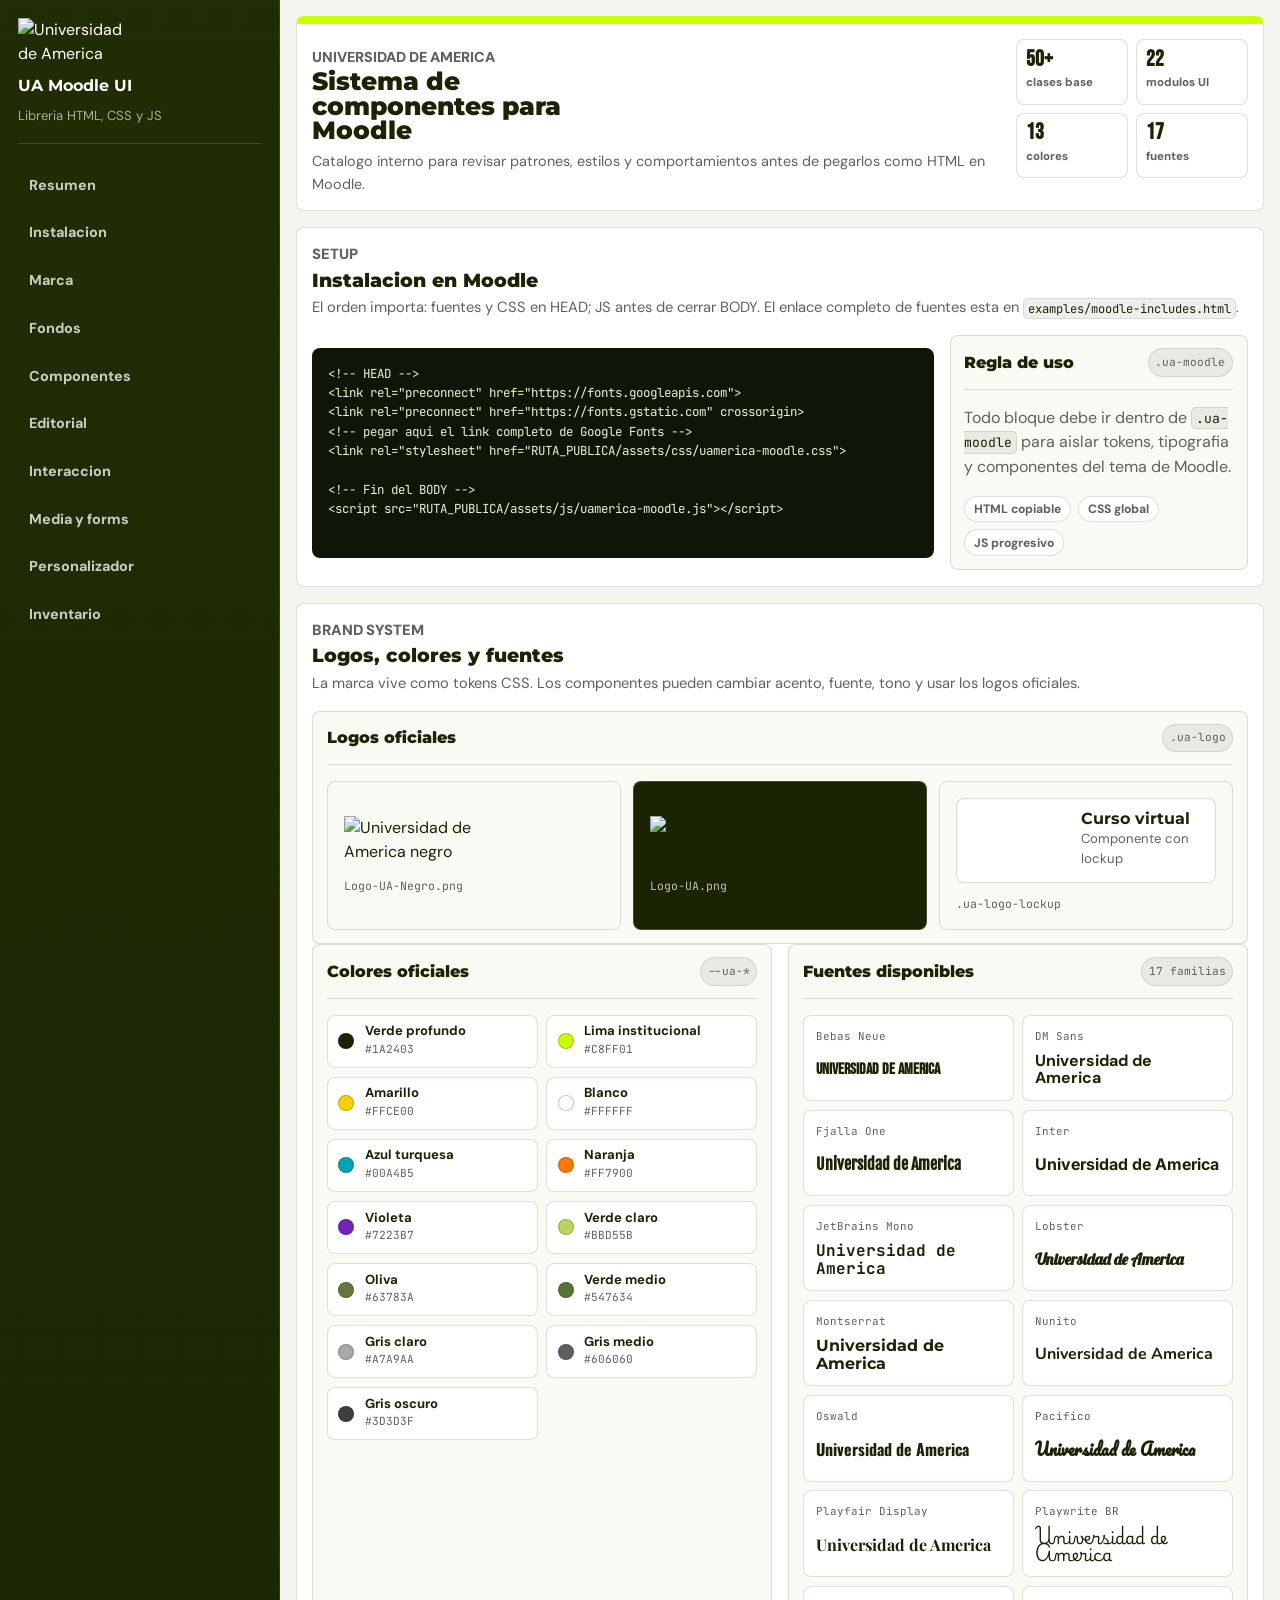
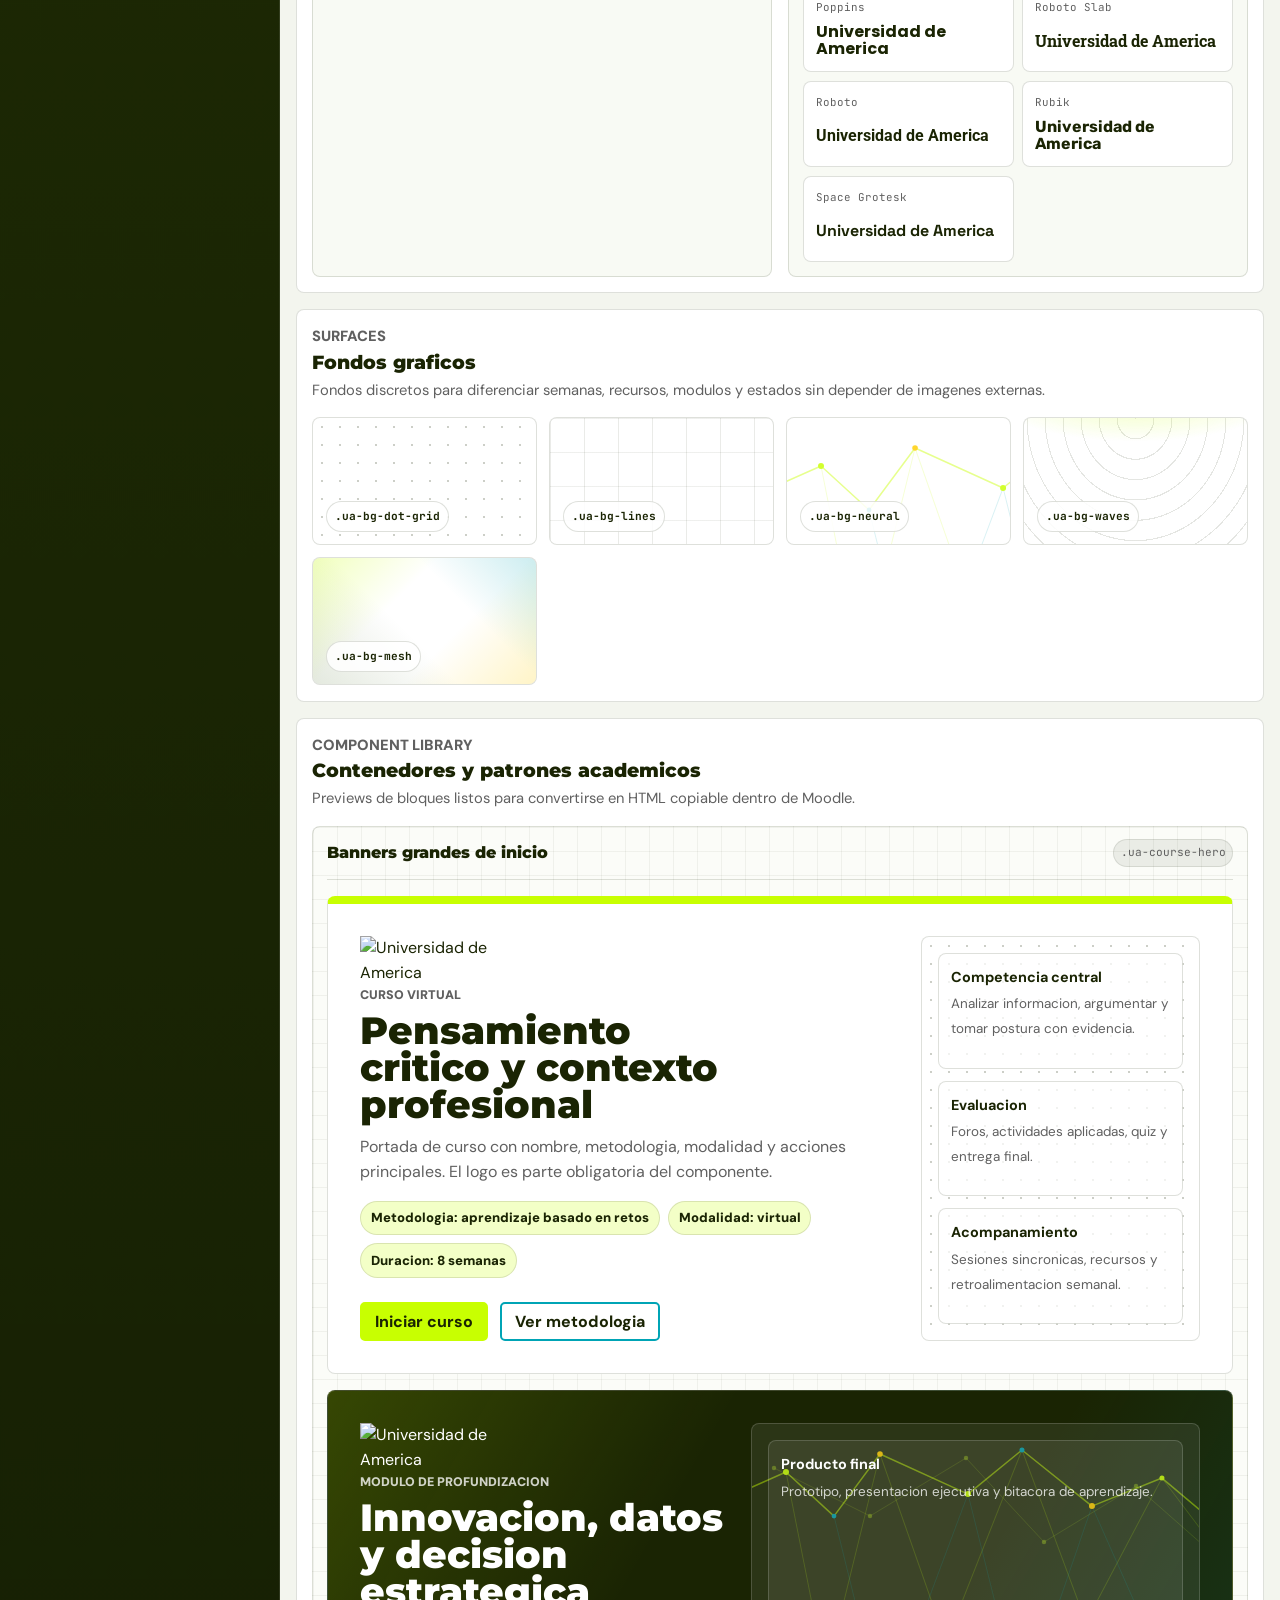
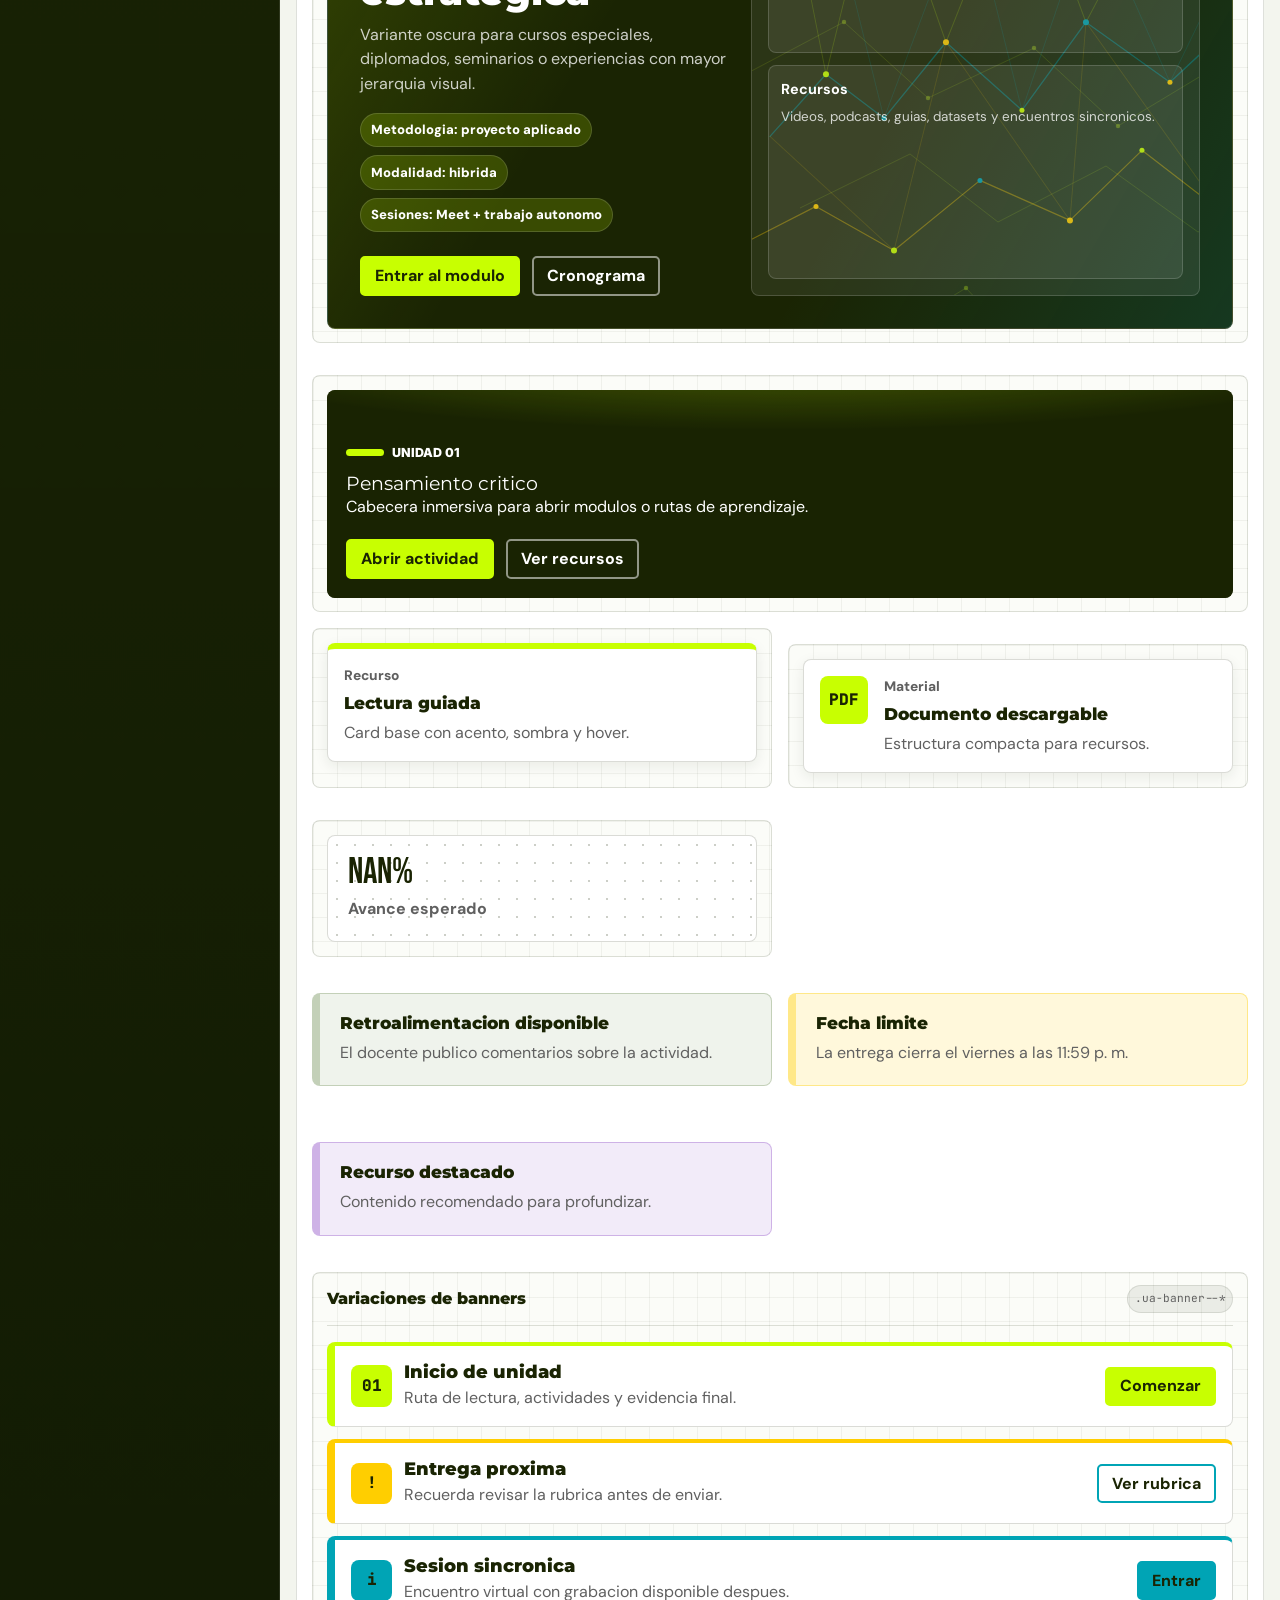
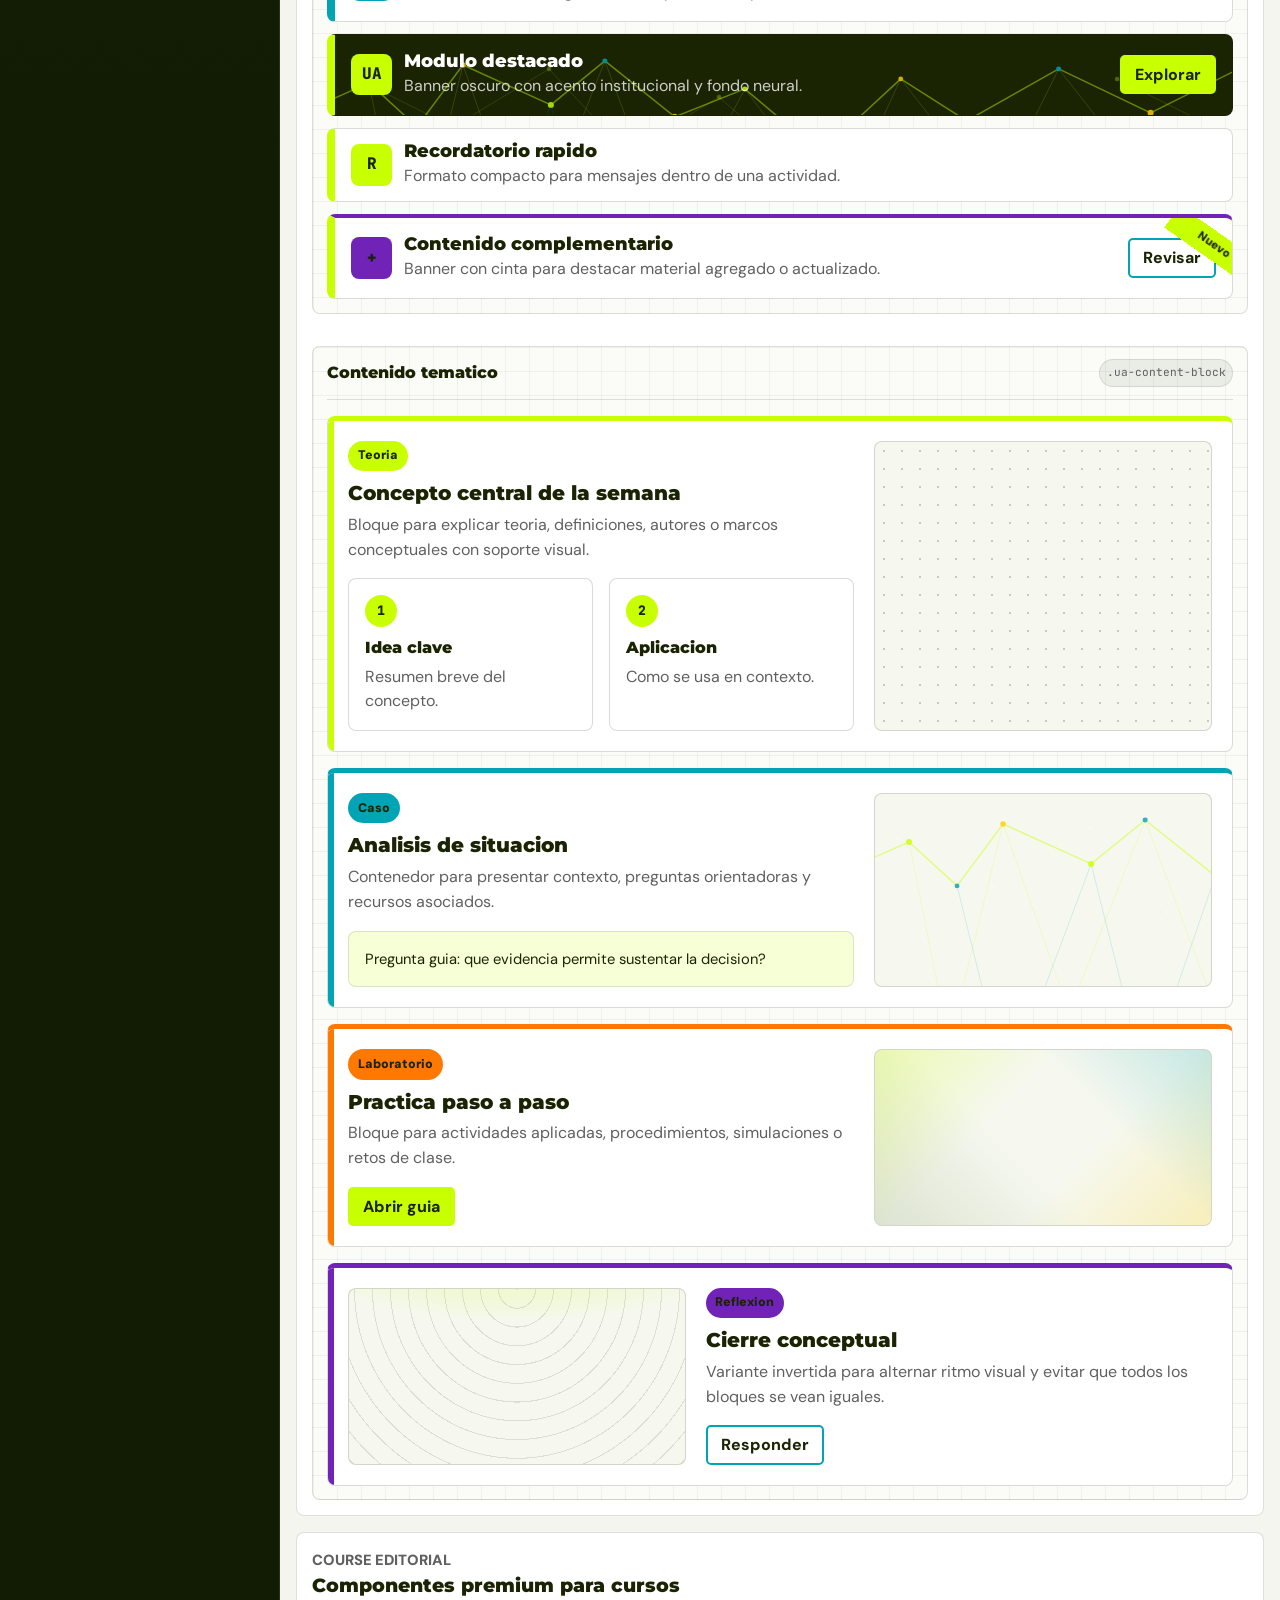
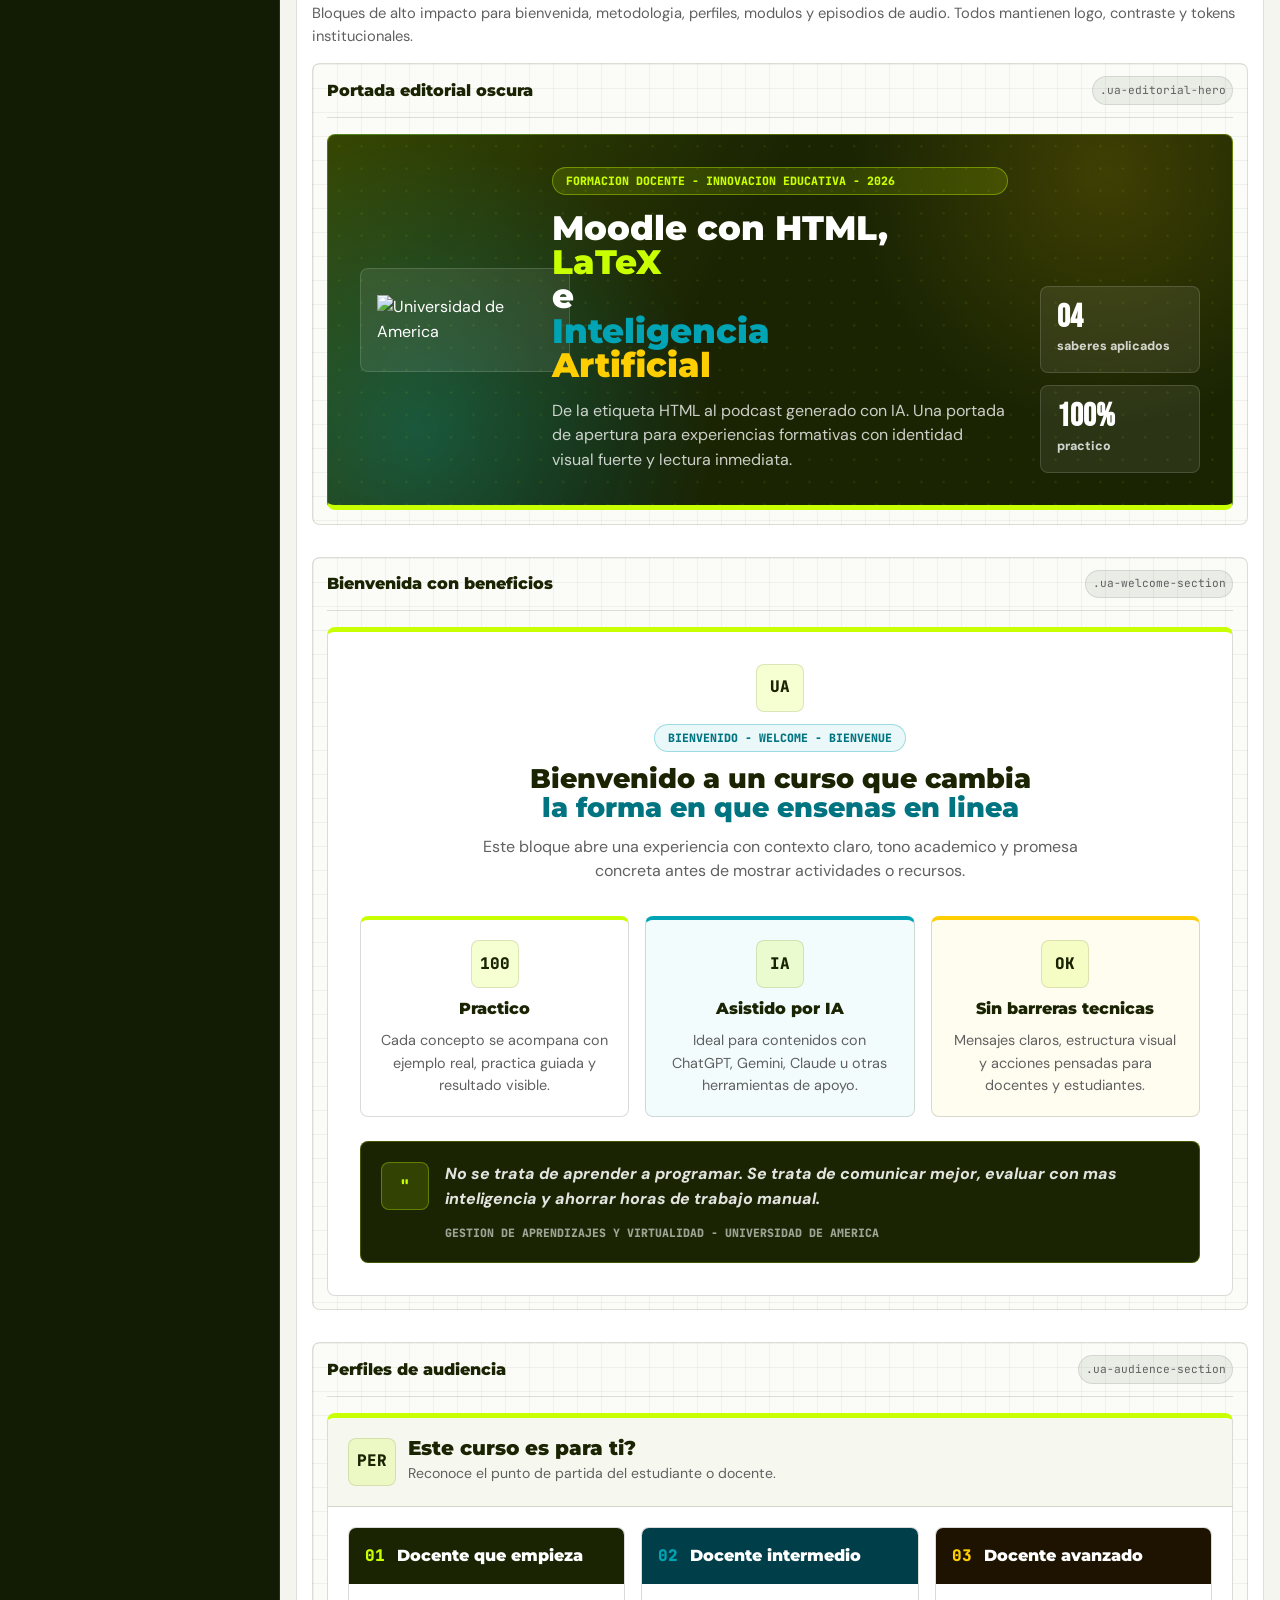
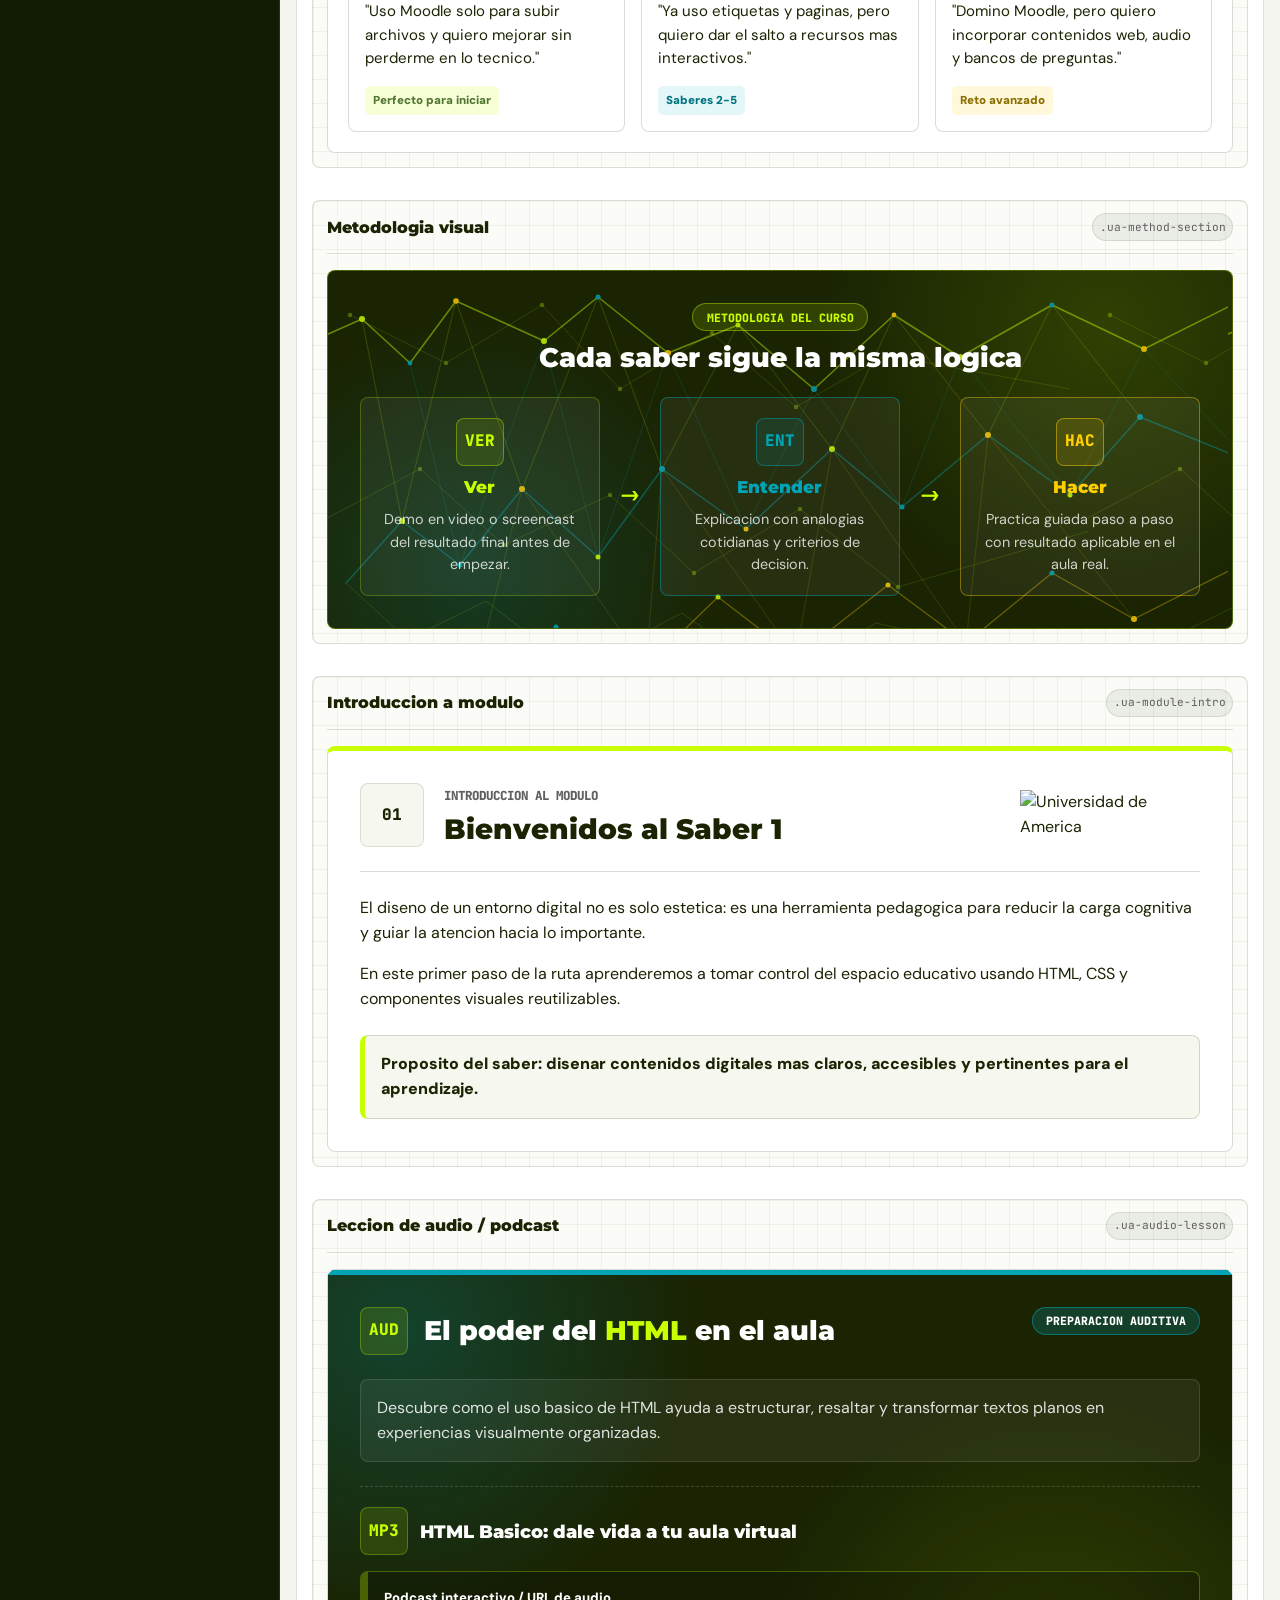
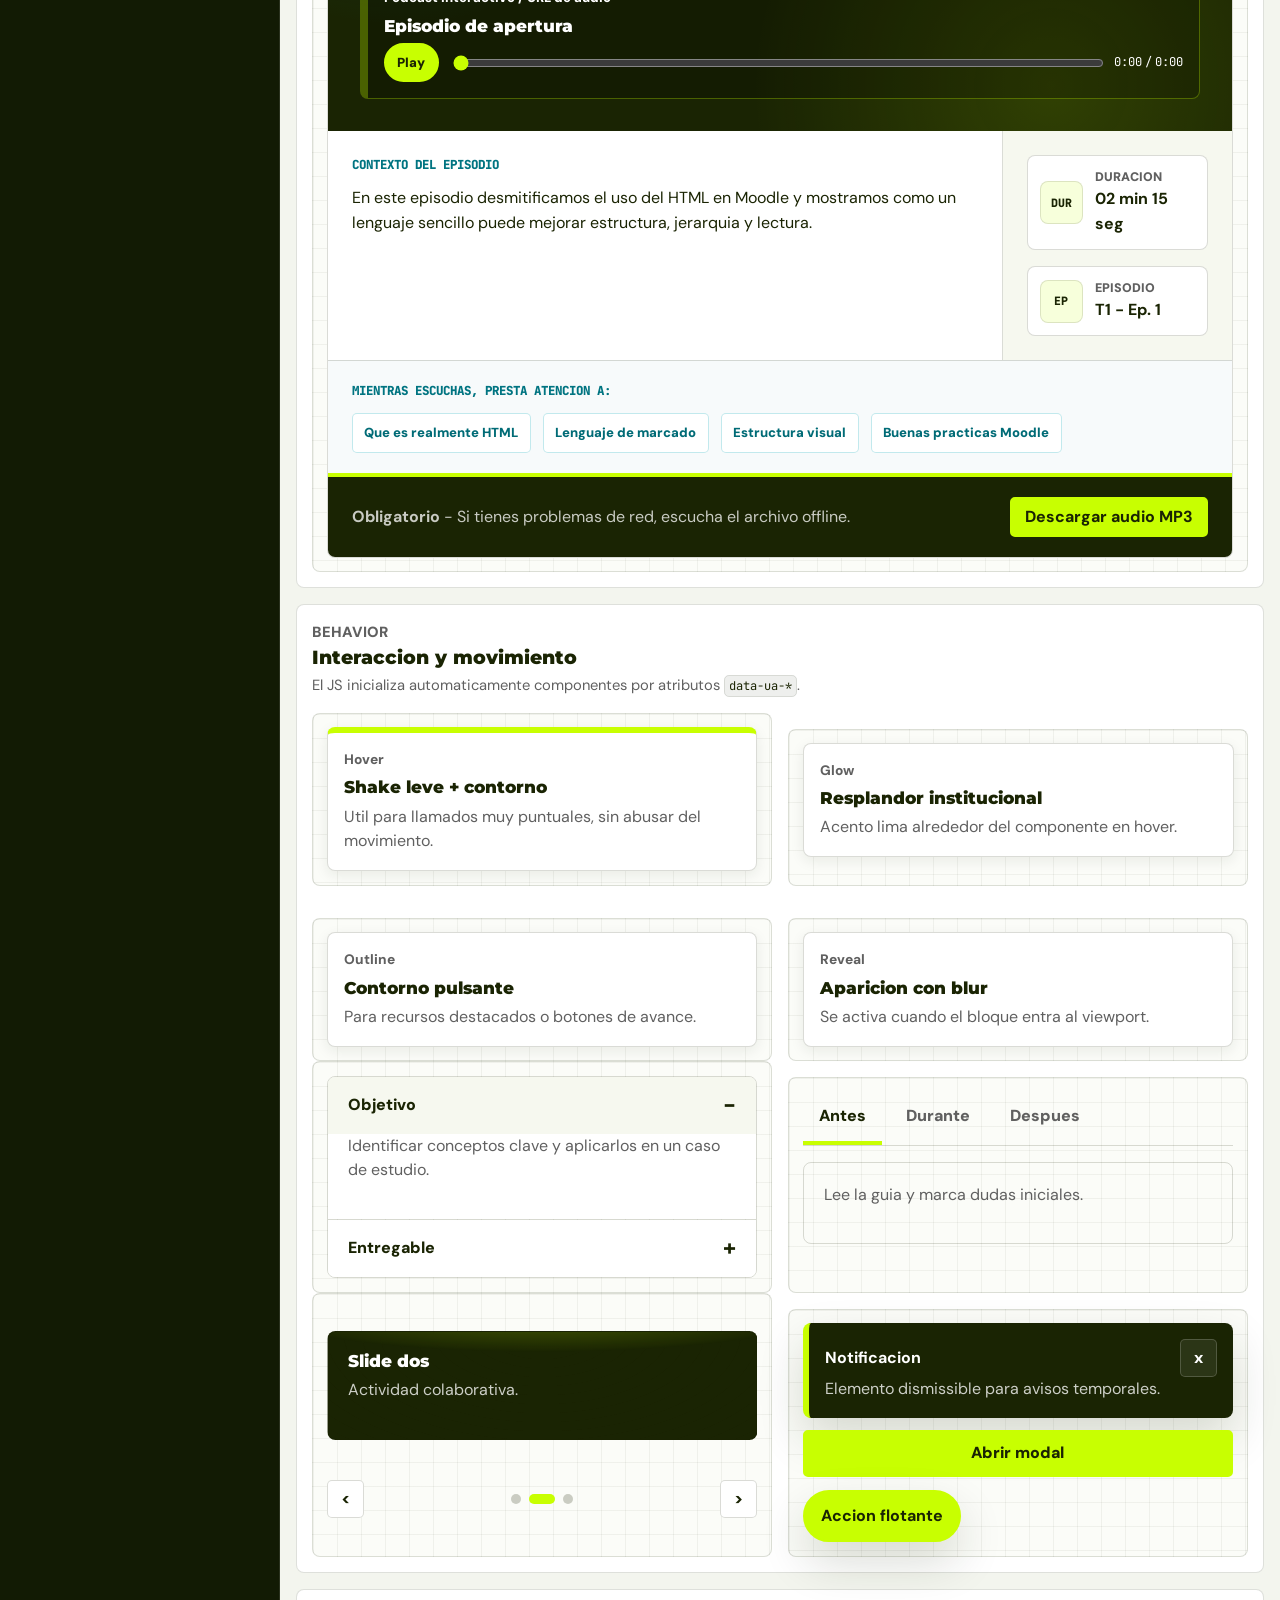
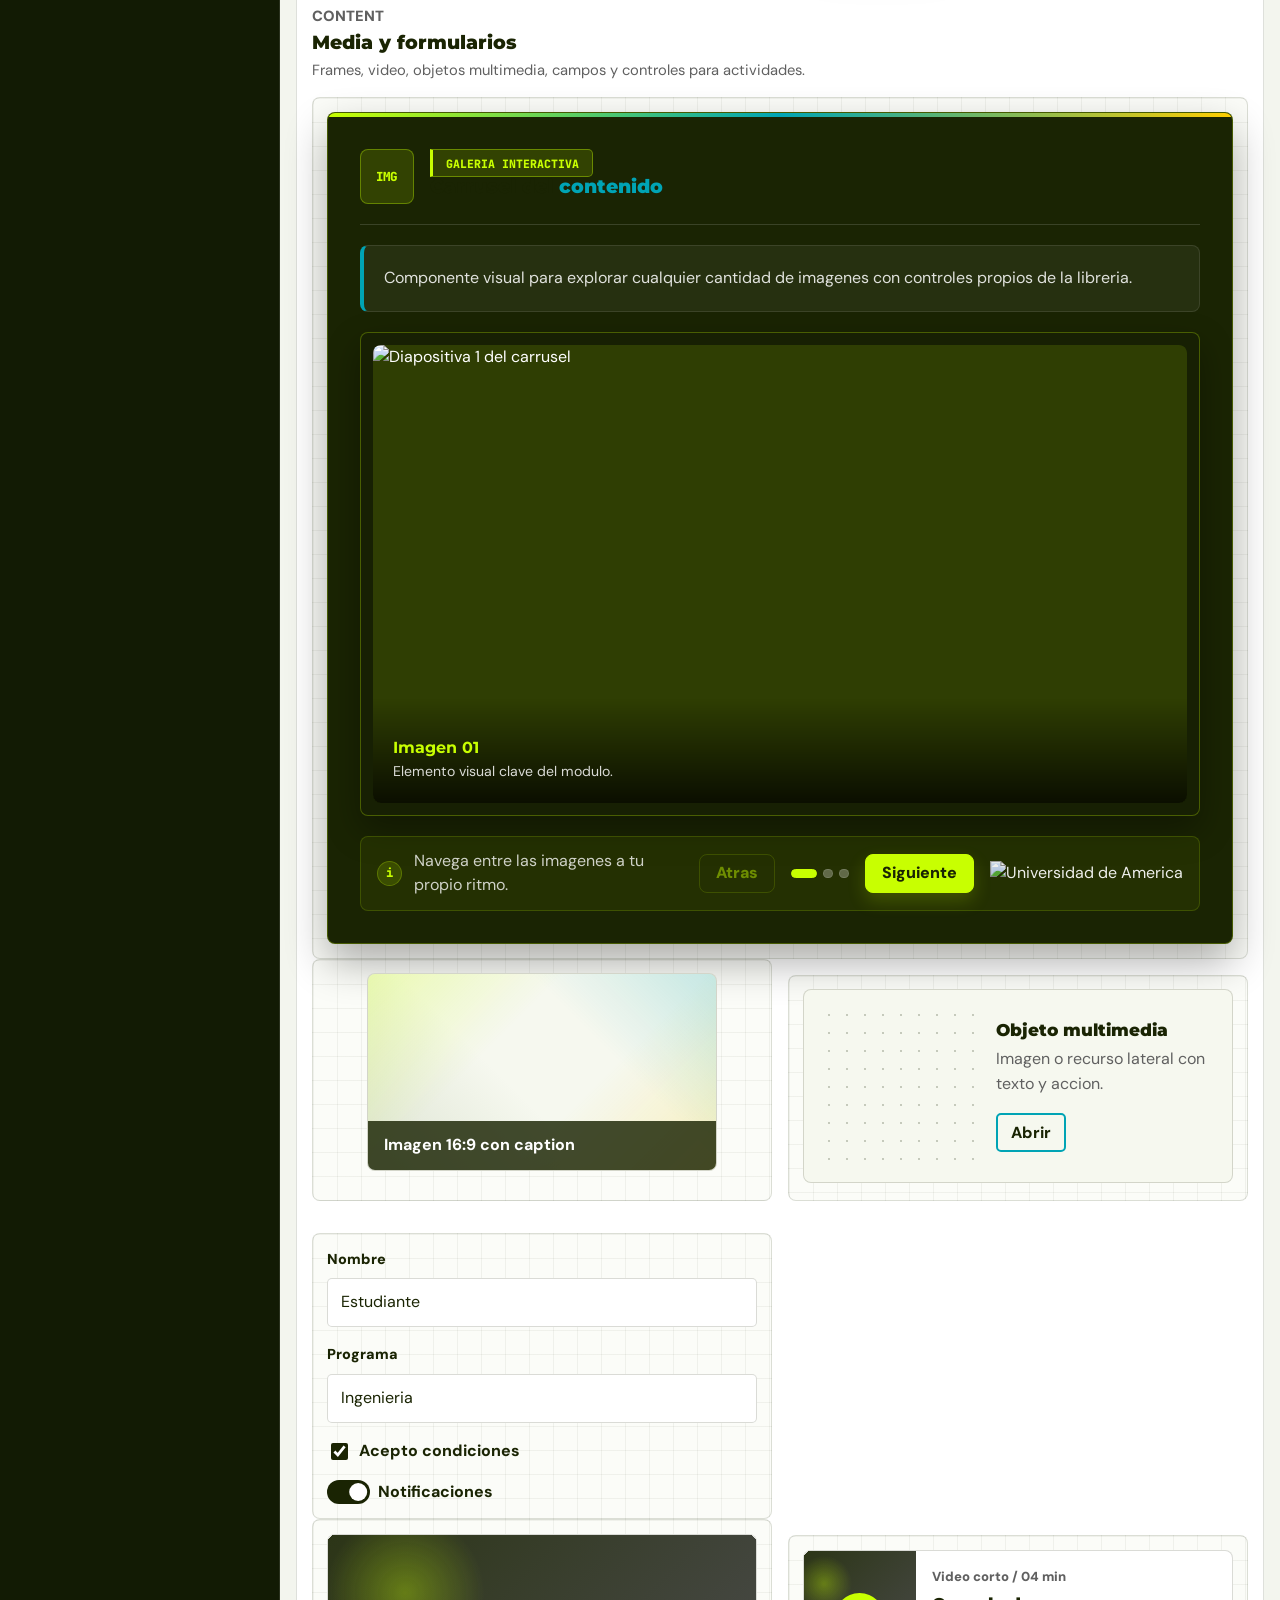
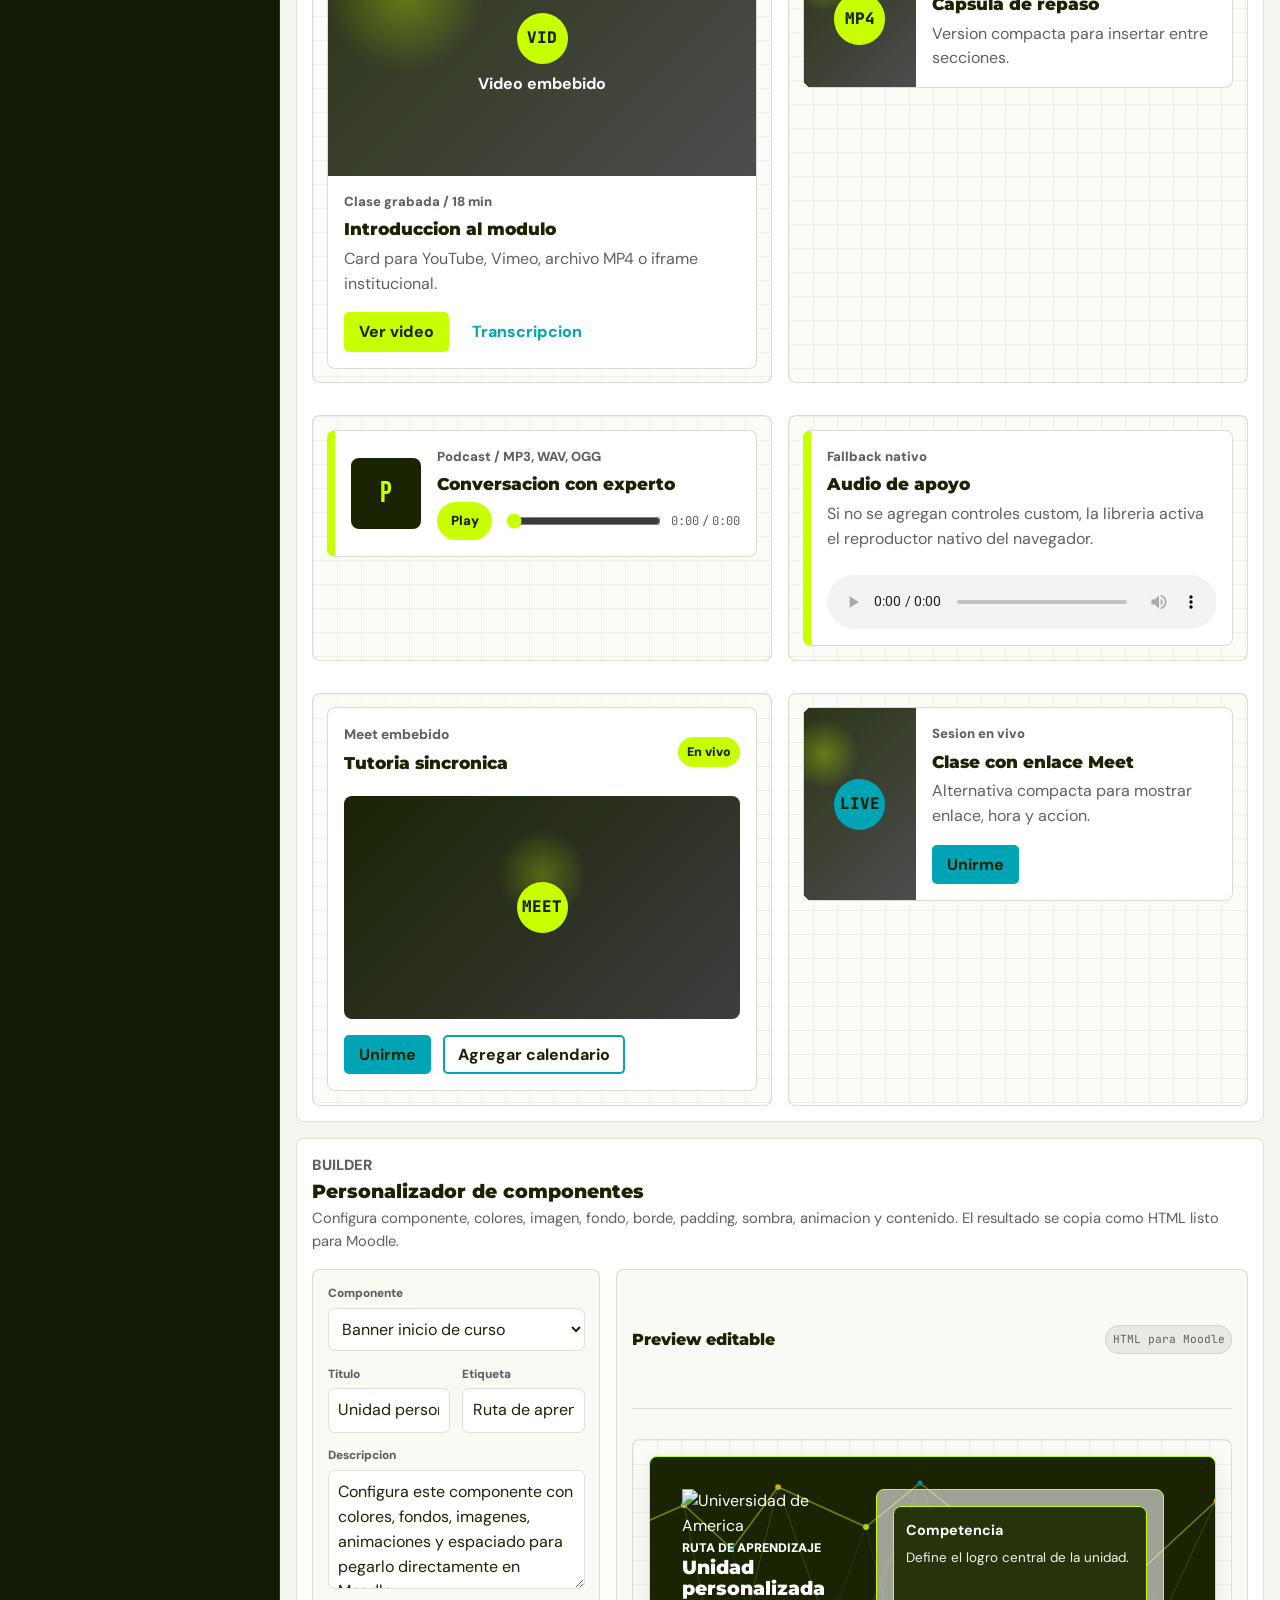
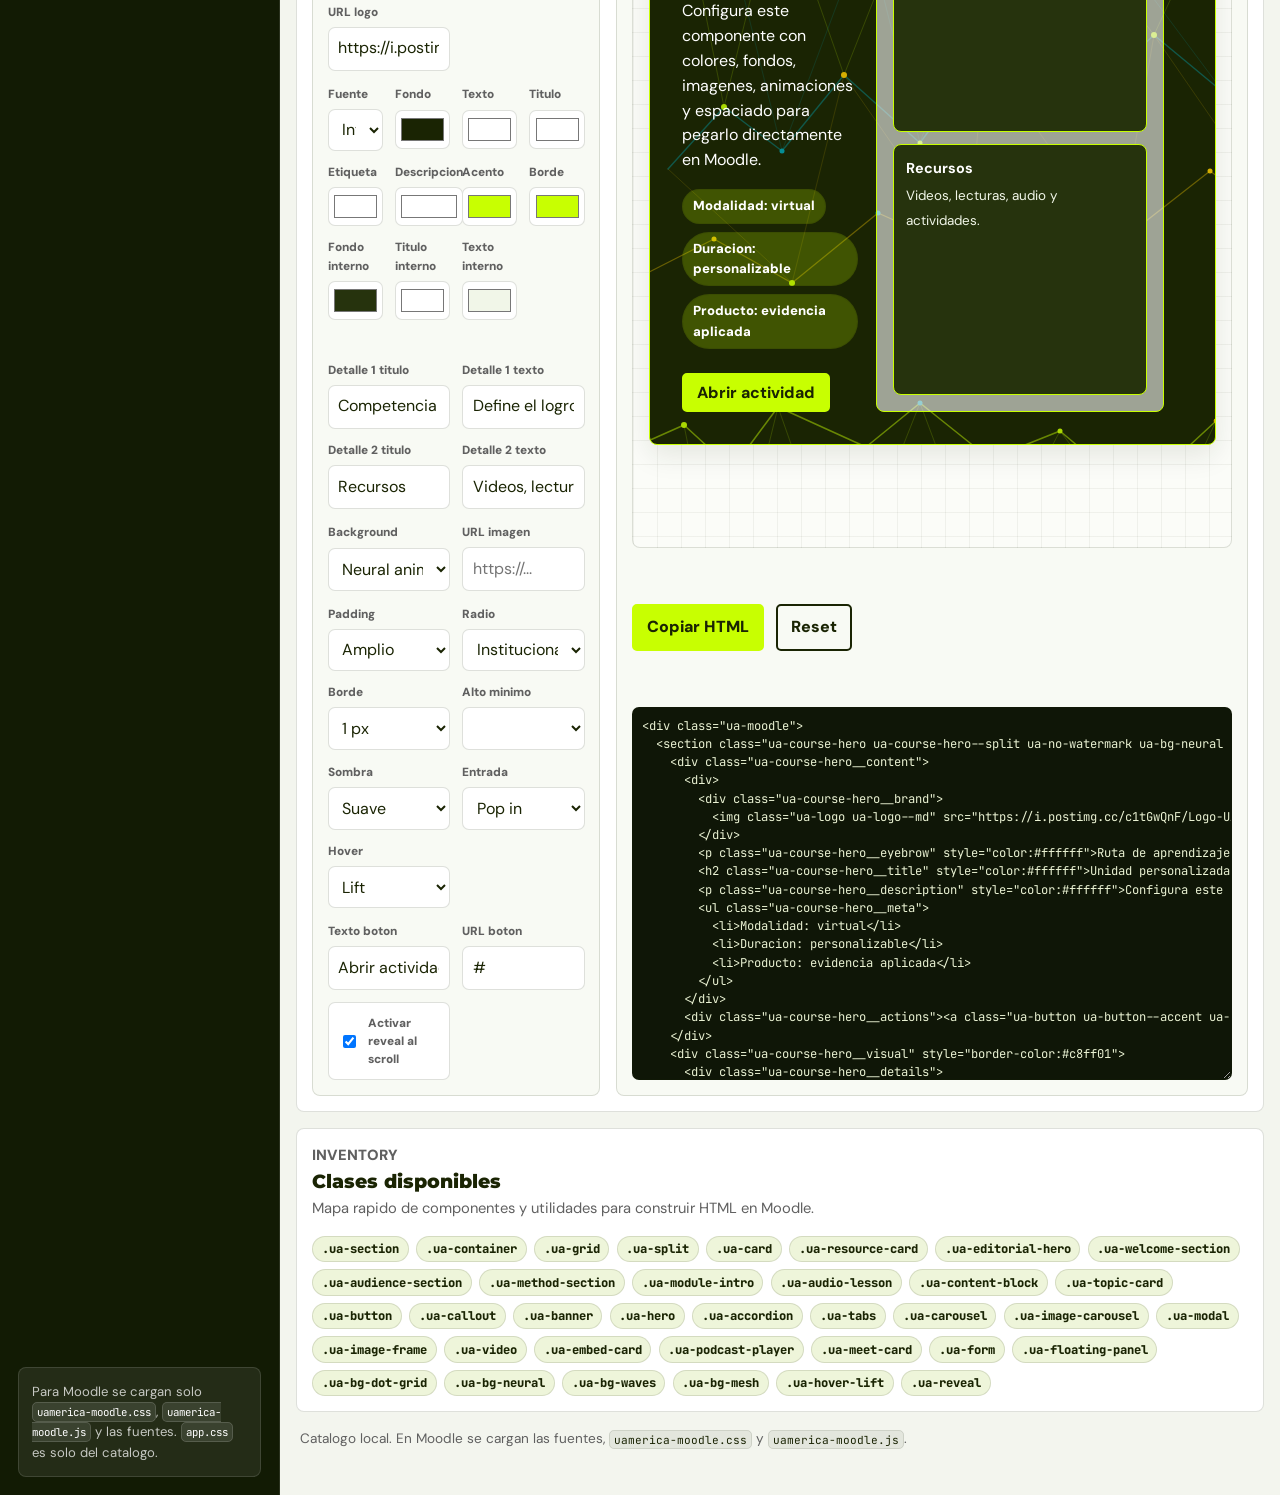
==== commit df880e35: "Update carousel" ====
--- a/index.html
+++ b/index.html
@@ -852,6 +852,51 @@
             <p class="catalog-section__eyebrow">Content</p>
             <h2>Media y formularios</h2>
             <p>Frames, video, objetos multimedia, campos y controles para actividades.</p>
+          </div>
+
+          <div class="catalog-preview">
+            <section class="ua-image-carousel ua-carousel" data-ua-carousel data-ua-wrap="false">
+              <div class="ua-image-carousel__bar"></div>
+              <div class="ua-image-carousel__inner">
+                <header class="ua-image-carousel__head">
+                  <span class="ua-image-carousel__icon">IMG</span>
+                  <div>
+                    <span class="ua-editorial-pill ua-image-carousel__eyebrow">Galeria interactiva</span>
+                    <h2 class="ua-image-carousel__title">Carrusel del <span>contenido</span></h2>
+                  </div>
+                </header>
+                <div class="ua-image-carousel__intro">
+                  <p>Componente visual para explorar cualquier cantidad de imagenes con controles propios de la libreria.</p>
+                </div>
+                <div class="ua-image-carousel__frame">
+                  <div class="ua-carousel__viewport">
+                    <div class="ua-carousel__track">
+                      <figure class="ua-carousel__slide ua-image-carousel__slide">
+                        <img class="ua-image-carousel__image" src="https://campusvirtual.uamerica.edu.co/draftfile.php/319199/user/draft/335724392/1.png" alt="Diapositiva 1 del carrusel" loading="lazy">
+                        <figcaption class="ua-image-carousel__caption"><strong>Imagen 01</strong><span>Elemento visual clave del modulo.</span></figcaption>
+                      </figure>
+                      <figure class="ua-carousel__slide ua-image-carousel__slide">
+                        <img class="ua-image-carousel__image" src="https://campusvirtual.uamerica.edu.co/draftfile.php/319199/user/draft/335724392/2.png" alt="Diapositiva 2 del carrusel" loading="lazy">
+                        <figcaption class="ua-image-carousel__caption"><strong>Imagen 02</strong><span>La galeria puede crecer agregando mas URLs.</span></figcaption>
+                      </figure>
+                      <figure class="ua-carousel__slide ua-image-carousel__slide">
+                        <img class="ua-image-carousel__image" src="https://campusvirtual.uamerica.edu.co/draftfile.php/319199/user/draft/335724392/3.png" alt="Diapositiva 3 del carrusel" loading="lazy">
+                        <figcaption class="ua-image-carousel__caption"><strong>Imagen 03</strong><span>Colores, textos, fuentes y logo son personalizables.</span></figcaption>
+                      </figure>
+                    </div>
+                  </div>
+                </div>
+                <footer class="ua-image-carousel__footer">
+                  <p class="ua-image-carousel__help"><span>i</span>Navega entre las imagenes a tu propio ritmo.</p>
+                  <div class="ua-image-carousel__controls">
+                    <button class="ua-image-carousel__nav ua-image-carousel__prev ua-carousel__prev" type="button" aria-label="Imagen anterior">Atras</button>
+                    <div class="ua-carousel__dots"></div>
+                    <button class="ua-image-carousel__nav ua-image-carousel__next ua-carousel__next" type="button" aria-label="Imagen siguiente">Siguiente</button>
+                  </div>
+                  <img class="ua-image-carousel__logo" src="https://i.postimg.cc/c1tGwQnF/Logo-UA.png" alt="Universidad de America">
+                </footer>
+              </div>
+            </section>
           </div>
 
           <div class="catalog-panel-grid">
@@ -1024,6 +1069,7 @@
                   <option value="accordion">Acordeon</option>
                   <option value="tabs">Tabs</option>
                   <option value="carousel">Carrusel</option>
+                  <option value="imageCarousel">Carrusel de imagenes</option>
                   <option value="metric">Indicador</option>
                   <option value="form">Formulario</option>
                 </select>
@@ -1057,6 +1103,20 @@
               </div>
 
               <div class="catalog-control-grid catalog-control-grid--colors">
+                <div class="catalog-control">
+                  <label for="custom-font">Fuente</label>
+                  <select id="custom-font" data-custom-field="fontFamily">
+                    <option value="var(--ua-font-ui)" selected>Inter / UI</option>
+                    <option value="var(--ua-font-sans)">DM Sans</option>
+                    <option value="var(--ua-font-heading)">Montserrat</option>
+                    <option value="var(--ua-font-geometric)">Space Grotesk</option>
+                    <option value="var(--ua-font-rounded)">Nunito</option>
+                    <option value="var(--ua-font-display)">Bebas / Oswald</option>
+                    <option value="var(--ua-font-serif)">Playfair</option>
+                    <option value="var(--ua-font-slab)">Roboto Slab</option>
+                    <option value="var(--ua-font-code)">JetBrains Mono</option>
+                  </select>
+                </div>
                 <div class="catalog-control">
                   <label for="custom-bg">Fondo</label>
                   <input id="custom-bg" data-custom-field="backgroundColor" type="color" value="#FFFFFF">
@@ -1110,6 +1170,22 @@
                   <label for="custom-item-body">Textos internos/cards</label>
                   <textarea id="custom-item-body" data-custom-field="itemBody" rows="4">Personaliza este texto para cards, pasos, detalles o slides internos.</textarea>
                 </div>
+              </div>
+
+              <div class="catalog-control-grid">
+                <div class="catalog-control">
+                  <label for="custom-image-urls">URLs de imagenes</label>
+                  <textarea id="custom-image-urls" data-custom-field="imageUrls" rows="5" placeholder="Una URL por linea"></textarea>
+                </div>
+                <div class="catalog-control">
+                  <label for="custom-image-alts">Alt de imagenes</label>
+                  <textarea id="custom-image-alts" data-custom-field="imageAlts" rows="5" placeholder="Un texto alternativo por linea"></textarea>
+                </div>
+              </div>
+
+              <div class="catalog-control">
+                <label for="custom-footer-text">Texto pie / ayuda</label>
+                <input id="custom-footer-text" data-custom-field="footerText" type="text" value="Navega entre las imagenes a tu propio ritmo.">
               </div>
 
               <div class="catalog-control-grid">
@@ -1298,6 +1374,7 @@
             <span class="catalog-token">.ua-accordion</span>
             <span class="catalog-token">.ua-tabs</span>
             <span class="catalog-token">.ua-carousel</span>
+            <span class="catalog-token">.ua-image-carousel</span>
             <span class="catalog-token">.ua-modal</span>
             <span class="catalog-token">.ua-image-frame</span>
             <span class="catalog-token">.ua-video</span>
--- a/assets/css/uamerica-moodle.css
+++ b/assets/css/uamerica-moodle.css
@@ -3014,6 +3014,283 @@
   width: 1.6rem;
 }
 
+.ua-carousel__prev:disabled,
+.ua-carousel__next:disabled {
+  cursor: not-allowed;
+  opacity: 0.45;
+  pointer-events: none;
+  transform: none;
+}
+
+.ua-image-carousel {
+  --ua-gallery-bg: var(--ua-primary-forest);
+  --ua-gallery-ink: var(--ua-white);
+  --ua-gallery-muted: rgba(255, 255, 255, 0.78);
+  --ua-gallery-panel: rgba(255, 255, 255, 0.055);
+  --ua-gallery-panel-ink: rgba(255, 255, 255, 0.86);
+  --ua-gallery-accent: var(--ua-primary-lime);
+  --ua-gallery-info: var(--ua-complement-cyan);
+  --ua-gallery-padding: var(--ua-space-8);
+  background: var(--ua-gallery-bg);
+  border: 1px solid rgba(200, 255, 1, 0.24);
+  border: 1px solid color-mix(in srgb, var(--ua-gallery-accent) 25%, transparent);
+  border-radius: var(--ua-radius-md);
+  box-shadow: 0 18px 42px rgba(0, 0, 0, 0.32);
+  color: var(--ua-gallery-ink);
+  display: grid;
+  font-family: var(--ua-font-family);
+  gap: 0;
+  overflow: hidden;
+  position: relative;
+}
+
+.ua-image-carousel > * {
+  min-width: 0;
+  position: relative;
+  z-index: 1;
+}
+
+.ua-image-carousel__bar {
+  background: linear-gradient(90deg, var(--ua-gallery-accent), var(--ua-gallery-info), var(--ua-primary-gold));
+  height: 0.28rem;
+  width: 100%;
+}
+
+.ua-image-carousel__inner {
+  display: grid;
+  gap: var(--ua-space-5);
+  padding: var(--ua-gallery-padding);
+}
+
+.ua-image-carousel__head {
+  align-items: start;
+  border-bottom: 1px solid rgba(255, 255, 255, 0.14);
+  border-bottom: 1px solid color-mix(in srgb, var(--ua-gallery-ink) 14%, transparent);
+  display: grid;
+  gap: var(--ua-space-4);
+  grid-template-columns: auto minmax(0, 1fr);
+  padding-bottom: var(--ua-space-5);
+}
+
+.ua-image-carousel__icon {
+  align-items: center;
+  background: rgba(200, 255, 1, 0.14);
+  background: color-mix(in srgb, var(--ua-gallery-accent) 14%, transparent);
+  border: 1px solid rgba(200, 255, 1, 0.34);
+  border: 1px solid color-mix(in srgb, var(--ua-gallery-accent) 34%, transparent);
+  border-radius: var(--ua-radius-md);
+  color: var(--ua-gallery-accent);
+  display: inline-grid;
+  font-family: var(--ua-font-code);
+  font-size: 0.78rem;
+  font-weight: 900;
+  height: 3.4rem;
+  justify-content: center;
+  letter-spacing: 0;
+  width: 3.4rem;
+}
+
+.ua-image-carousel__eyebrow {
+  border-left: 3px solid var(--ua-gallery-accent);
+  border-radius: 0 var(--ua-radius-sm) var(--ua-radius-sm) 0;
+}
+
+.ua-image-carousel__title {
+  color: var(--ua-gallery-ink);
+  font-family: var(--ua-font-title);
+  font-size: clamp(1.45rem, 3vw, 2.1rem);
+  line-height: 1.05;
+  margin: var(--ua-space-3) 0 0;
+}
+
+.ua-image-carousel__title span {
+  color: var(--ua-gallery-info);
+}
+
+.ua-image-carousel__intro {
+  background: var(--ua-gallery-panel);
+  border: 1px solid rgba(255, 255, 255, 0.10);
+  border: 1px solid color-mix(in srgb, var(--ua-gallery-ink) 10%, transparent);
+  border-left: 4px solid var(--ua-gallery-info);
+  border-radius: var(--ua-radius-md);
+  color: var(--ua-gallery-panel-ink);
+  padding: var(--ua-space-5);
+}
+
+.ua-image-carousel__intro p {
+  color: inherit;
+  margin: 0;
+}
+
+.ua-image-carousel__frame {
+  background: #050801;
+  background: color-mix(in srgb, var(--ua-primary-forest) 88%, black);
+  border: 1px solid rgba(200, 255, 1, 0.28);
+  border: 1px solid color-mix(in srgb, var(--ua-gallery-accent) 28%, transparent);
+  border-radius: var(--ua-radius-md);
+  box-shadow: 0 14px 34px rgba(0, 0, 0, 0.32);
+  padding: var(--ua-space-3);
+}
+
+.ua-image-carousel__slide {
+  background: #050801;
+  display: grid;
+  margin: 0;
+  min-width: 0;
+  position: relative;
+}
+
+.ua-image-carousel__image {
+  aspect-ratio: 16 / 9;
+  background: rgba(200, 255, 1, 0.12);
+  background: color-mix(in srgb, var(--ua-gallery-accent) 12%, var(--ua-primary-forest));
+  border-radius: calc(var(--ua-radius-md) - 2px);
+  display: block;
+  height: auto;
+  object-fit: cover;
+  width: 100%;
+}
+
+.ua-image-carousel__caption {
+  background: linear-gradient(180deg, transparent, rgba(0, 0, 0, 0.76));
+  bottom: 0;
+  color: var(--ua-white);
+  display: grid;
+  gap: var(--ua-space-1);
+  left: 0;
+  padding: var(--ua-space-10) var(--ua-space-5) var(--ua-space-5);
+  position: absolute;
+  right: 0;
+  text-align: left;
+}
+
+.ua-image-carousel__caption strong {
+  color: var(--ua-gallery-accent);
+  font-family: var(--ua-font-title);
+  font-size: 1.02rem;
+  line-height: 1.1;
+}
+
+.ua-image-carousel__caption span {
+  color: rgba(255, 255, 255, 0.84);
+  font-size: 0.88rem;
+}
+
+.ua-image-carousel__footer {
+  align-items: center;
+  background: rgba(200, 255, 1, 0.06);
+  background: color-mix(in srgb, var(--ua-gallery-accent) 6%, transparent);
+  border: 1px solid rgba(200, 255, 1, 0.16);
+  border: 1px solid color-mix(in srgb, var(--ua-gallery-accent) 16%, transparent);
+  border-radius: var(--ua-radius-md);
+  display: grid;
+  gap: var(--ua-space-4);
+  grid-template-columns: minmax(12rem, 1fr) auto auto;
+  padding: var(--ua-space-3) var(--ua-space-4);
+}
+
+.ua-image-carousel__help {
+  align-items: center;
+  color: var(--ua-gallery-muted);
+  display: flex;
+  gap: var(--ua-space-3);
+  margin: 0;
+}
+
+.ua-image-carousel__help span {
+  align-items: center;
+  background: rgba(200, 255, 1, 0.14);
+  background: color-mix(in srgb, var(--ua-gallery-accent) 14%, transparent);
+  border: 1px solid rgba(200, 255, 1, 0.24);
+  border: 1px solid color-mix(in srgb, var(--ua-gallery-accent) 24%, transparent);
+  border-radius: 999px;
+  color: var(--ua-gallery-accent);
+  display: inline-grid;
+  flex: 0 0 auto;
+  font-family: var(--ua-font-code);
+  font-size: 0.76rem;
+  font-weight: 900;
+  height: 1.55rem;
+  justify-content: center;
+  width: 1.55rem;
+}
+
+.ua-image-carousel__controls {
+  align-items: center;
+  display: flex;
+  gap: var(--ua-space-3);
+}
+
+.ua-image-carousel__nav {
+  align-items: center;
+  background: transparent;
+  border: 1px solid rgba(200, 255, 1, 0.34);
+  border: 1px solid color-mix(in srgb, var(--ua-gallery-accent) 34%, transparent);
+  border-radius: var(--ua-radius-md);
+  color: var(--ua-gallery-accent);
+  cursor: pointer;
+  display: inline-flex;
+  font: inherit;
+  font-weight: 850;
+  gap: var(--ua-space-2);
+  justify-content: center;
+  line-height: 1;
+  min-height: 2.4rem;
+  padding: 0.65rem 1rem;
+  transition: background var(--ua-duration) var(--ua-ease), border-color var(--ua-duration) var(--ua-ease), box-shadow var(--ua-duration) var(--ua-ease), transform var(--ua-duration) var(--ua-ease);
+  white-space: nowrap;
+}
+
+.ua-image-carousel__next {
+  background: var(--ua-gallery-accent);
+  border-color: var(--ua-gallery-accent);
+  color: var(--ua-primary-forest);
+  box-shadow: 0 8px 18px rgba(200, 255, 1, 0.18);
+  box-shadow: 0 8px 18px color-mix(in srgb, var(--ua-gallery-accent) 18%, transparent);
+}
+
+.ua-image-carousel__nav:hover {
+  background: rgba(200, 255, 1, 0.14);
+  background: color-mix(in srgb, var(--ua-gallery-accent) 14%, transparent);
+  border-color: rgba(200, 255, 1, 0.62);
+  border-color: color-mix(in srgb, var(--ua-gallery-accent) 62%, transparent);
+  box-shadow: 0 8px 18px rgba(200, 255, 1, 0.14);
+  box-shadow: 0 8px 18px color-mix(in srgb, var(--ua-gallery-accent) 14%, transparent);
+  transform: translateY(-1px);
+}
+
+.ua-image-carousel__next:hover {
+  background: var(--ua-gallery-accent);
+  background: color-mix(in srgb, var(--ua-gallery-accent) 88%, var(--ua-white));
+  color: var(--ua-primary-forest);
+}
+
+.ua-image-carousel .ua-carousel__dots {
+  gap: 0.4rem;
+  margin-inline: var(--ua-space-1);
+}
+
+.ua-image-carousel .ua-carousel__dot {
+  background: rgba(255, 255, 255, 0.28);
+  background: color-mix(in srgb, var(--ua-gallery-ink) 28%, transparent);
+  border: 1px solid rgba(255, 255, 255, 0.12);
+  border: 1px solid color-mix(in srgb, var(--ua-gallery-ink) 12%, transparent);
+}
+
+.ua-image-carousel .ua-carousel__dot[aria-current="true"] {
+  background: var(--ua-gallery-accent);
+  border-color: var(--ua-gallery-accent);
+}
+
+.ua-image-carousel__logo {
+  display: block;
+  height: auto;
+  max-height: 1.8rem;
+  object-fit: contain;
+  opacity: 0.92;
+  width: auto;
+}
+
 .ua-modal {
   background: rgba(26, 36, 3, 0.58);
   display: grid;
@@ -3581,6 +3858,14 @@
   .ua-gallery > * {
     grid-column: auto !important;
   }
+
+  .ua-image-carousel__footer {
+    grid-template-columns: 1fr;
+  }
+
+  .ua-image-carousel__controls {
+    flex-wrap: wrap;
+  }
 }
 
 @media (max-width: 640px) {
@@ -3654,6 +3939,28 @@
   .ua-floating-action {
     left: var(--ua-space-3);
     right: var(--ua-space-3);
+  }
+
+  .ua-image-carousel__inner {
+    padding: var(--ua-space-5);
+  }
+
+  .ua-image-carousel__head {
+    grid-template-columns: 1fr;
+  }
+
+  .ua-image-carousel__caption {
+    padding: var(--ua-space-8) var(--ua-space-4) var(--ua-space-4);
+  }
+
+  .ua-image-carousel__controls {
+    align-items: stretch;
+    display: grid;
+    grid-template-columns: 1fr;
+  }
+
+  .ua-image-carousel .ua-carousel__dots {
+    order: -1;
   }
 }
 
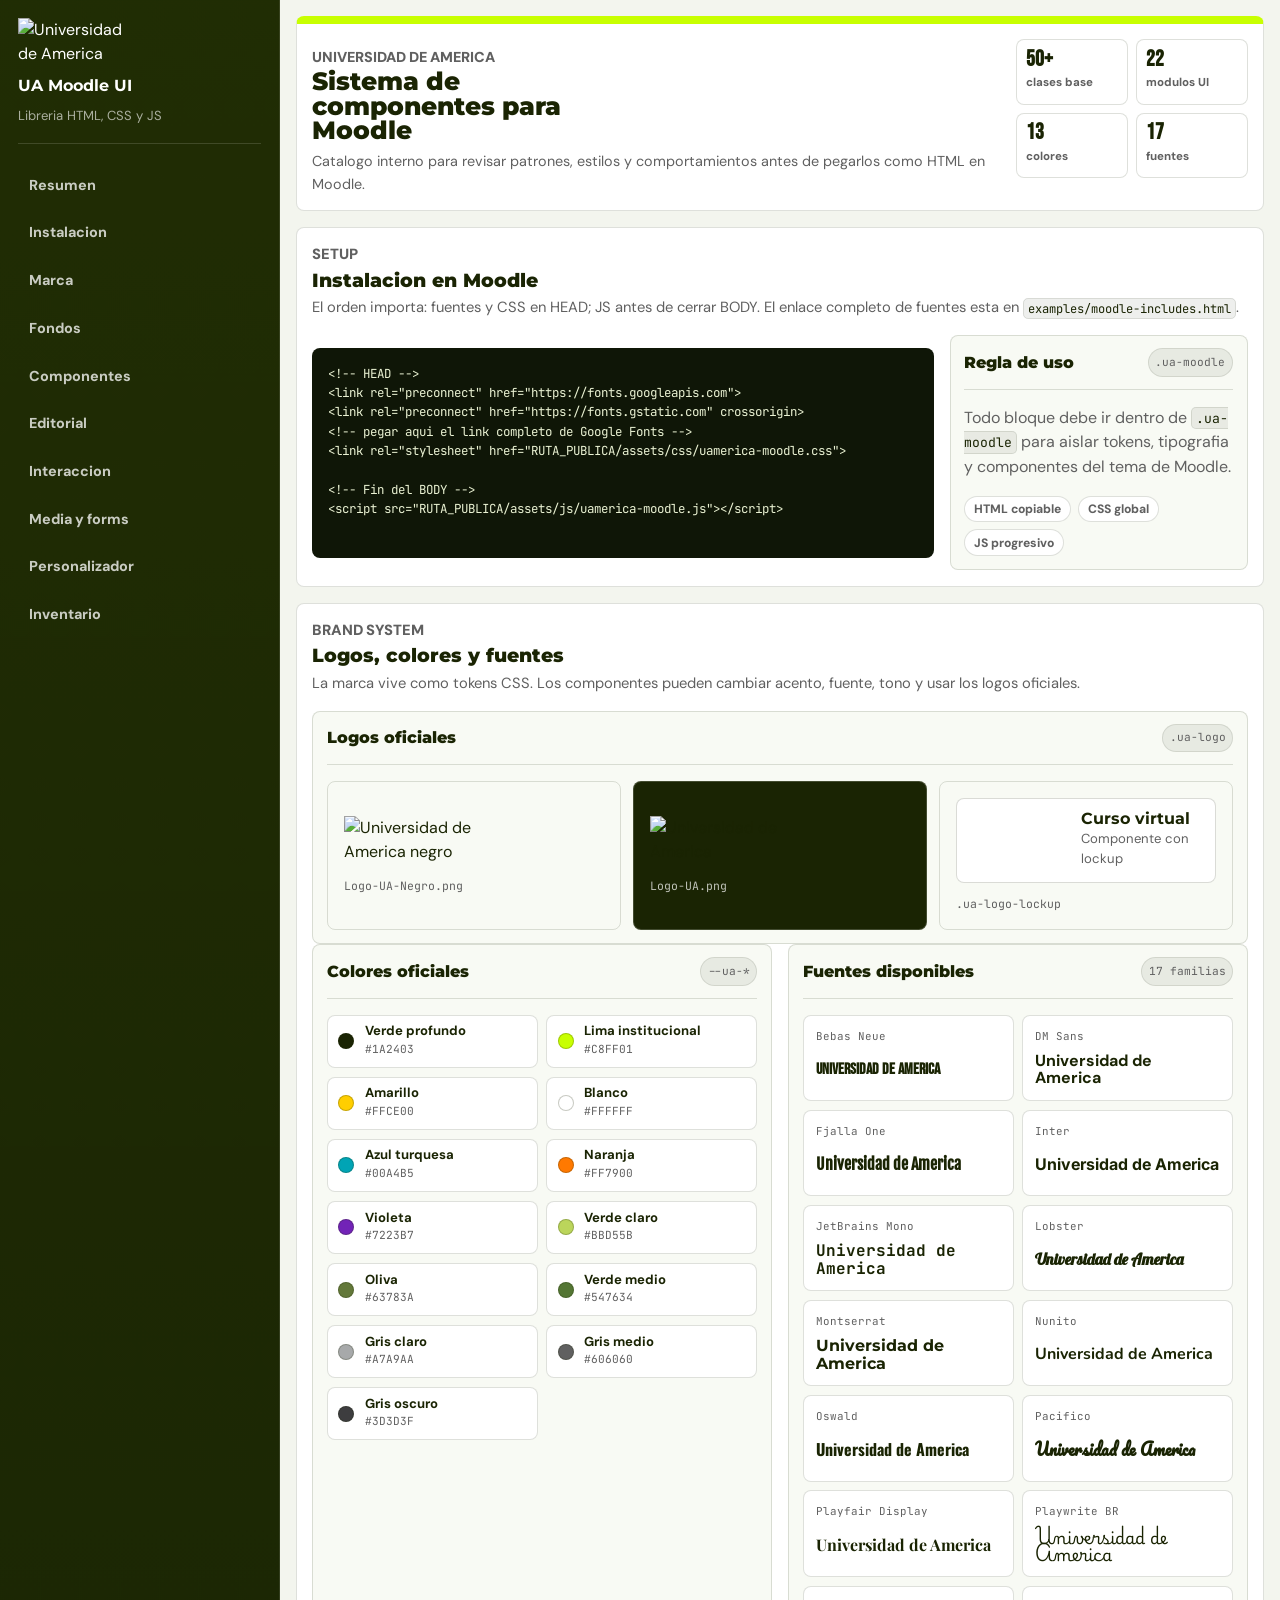
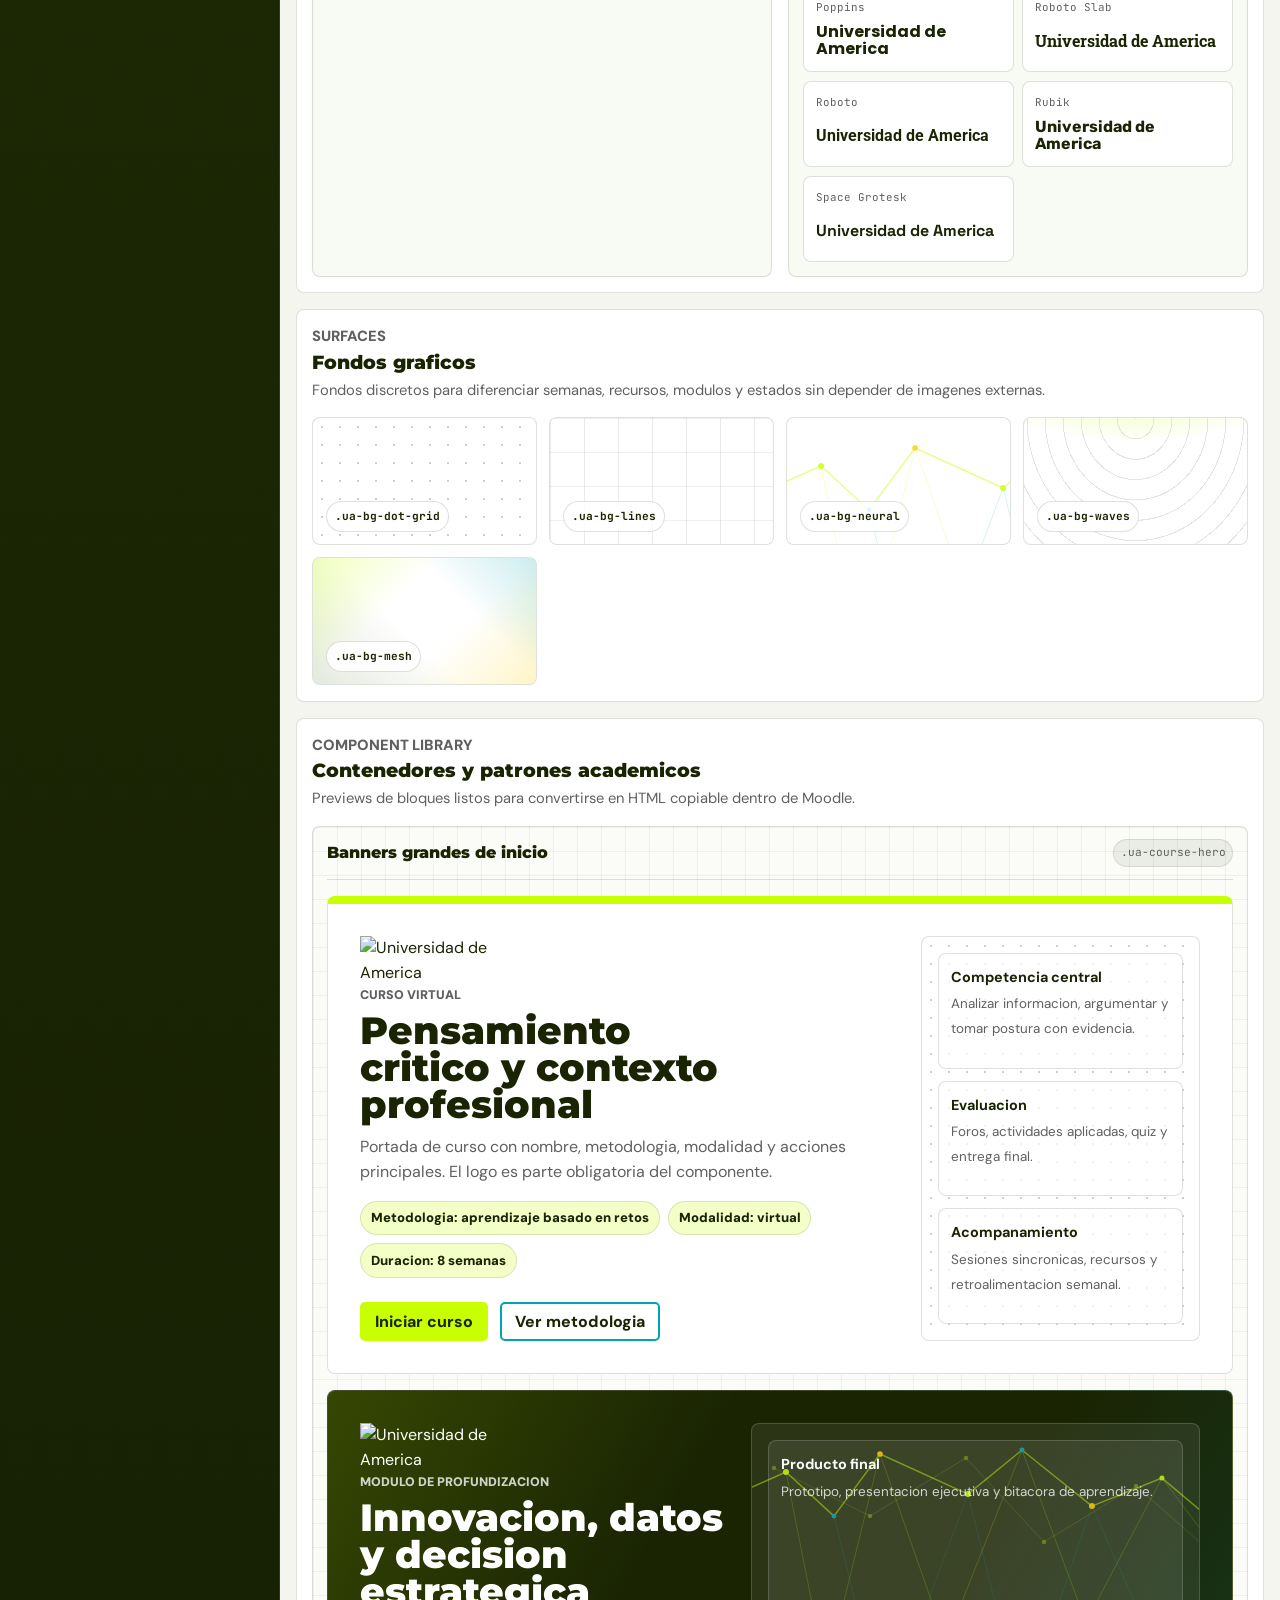
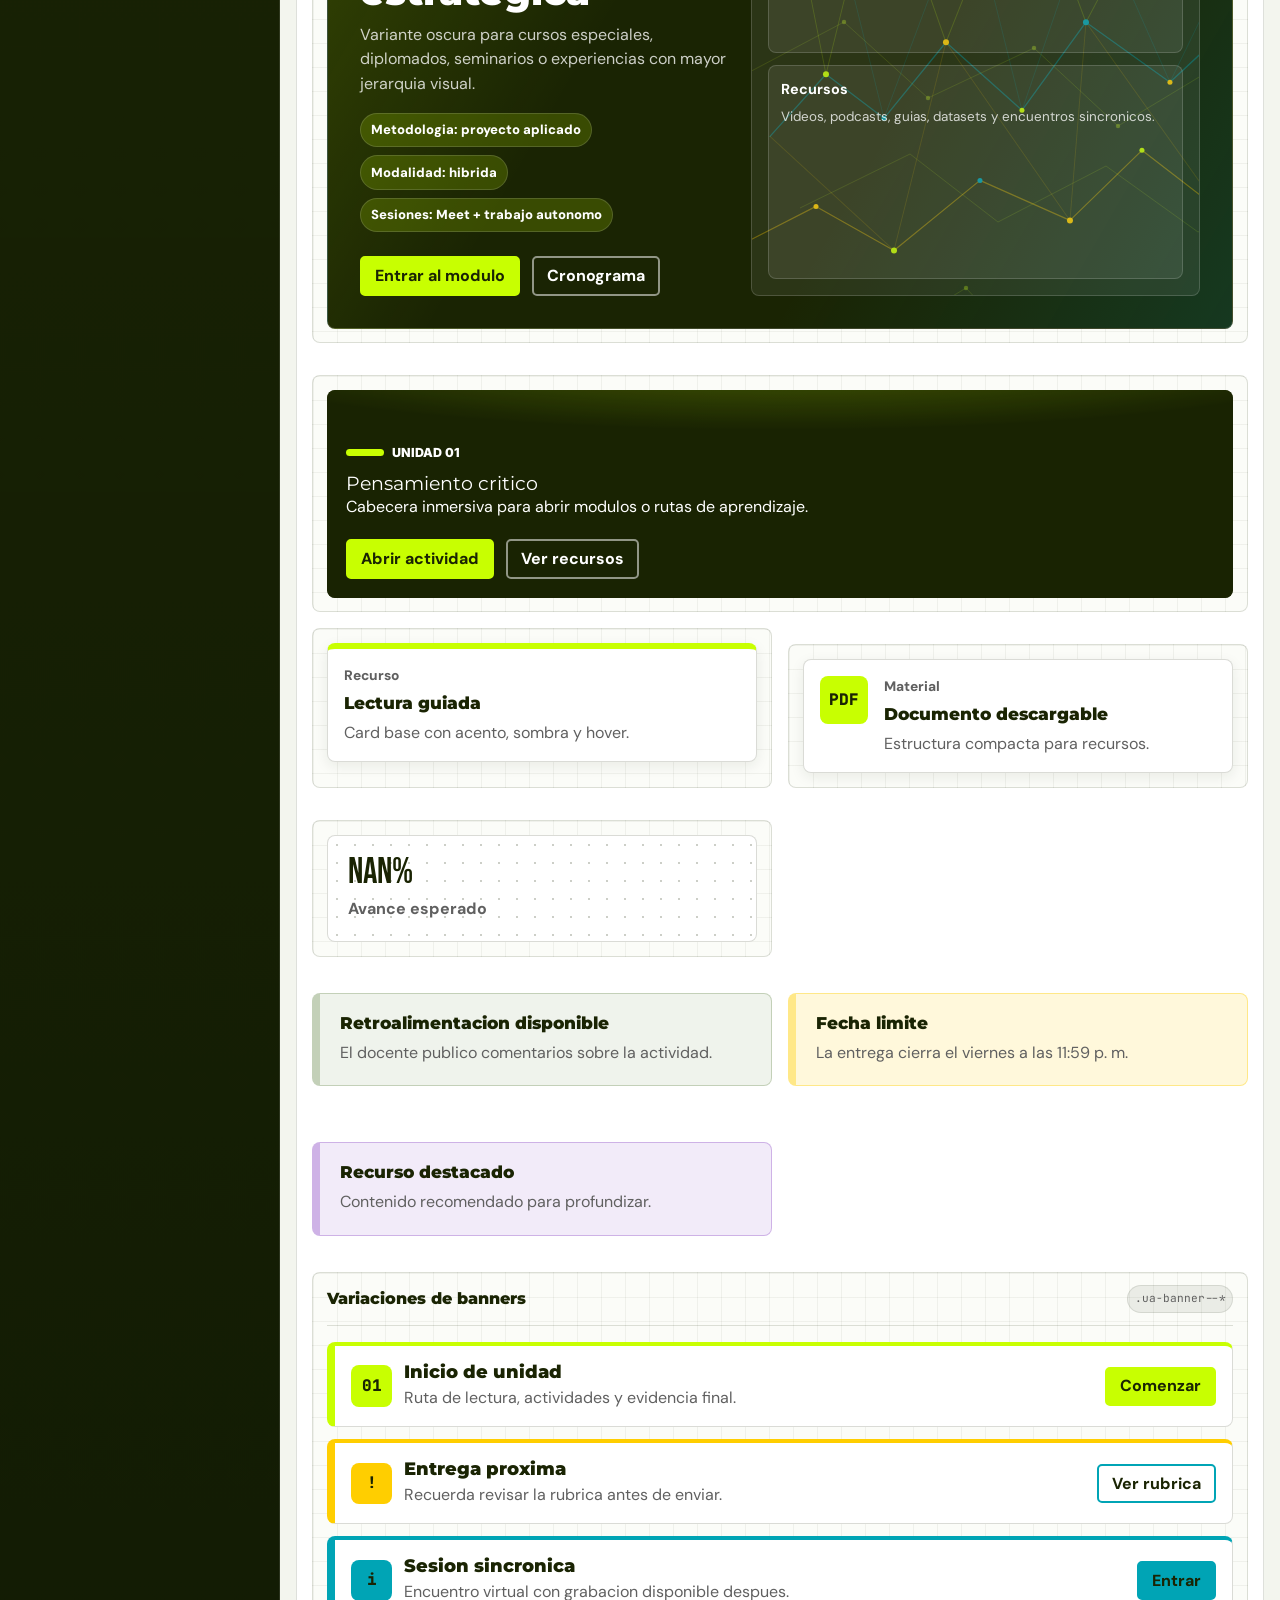
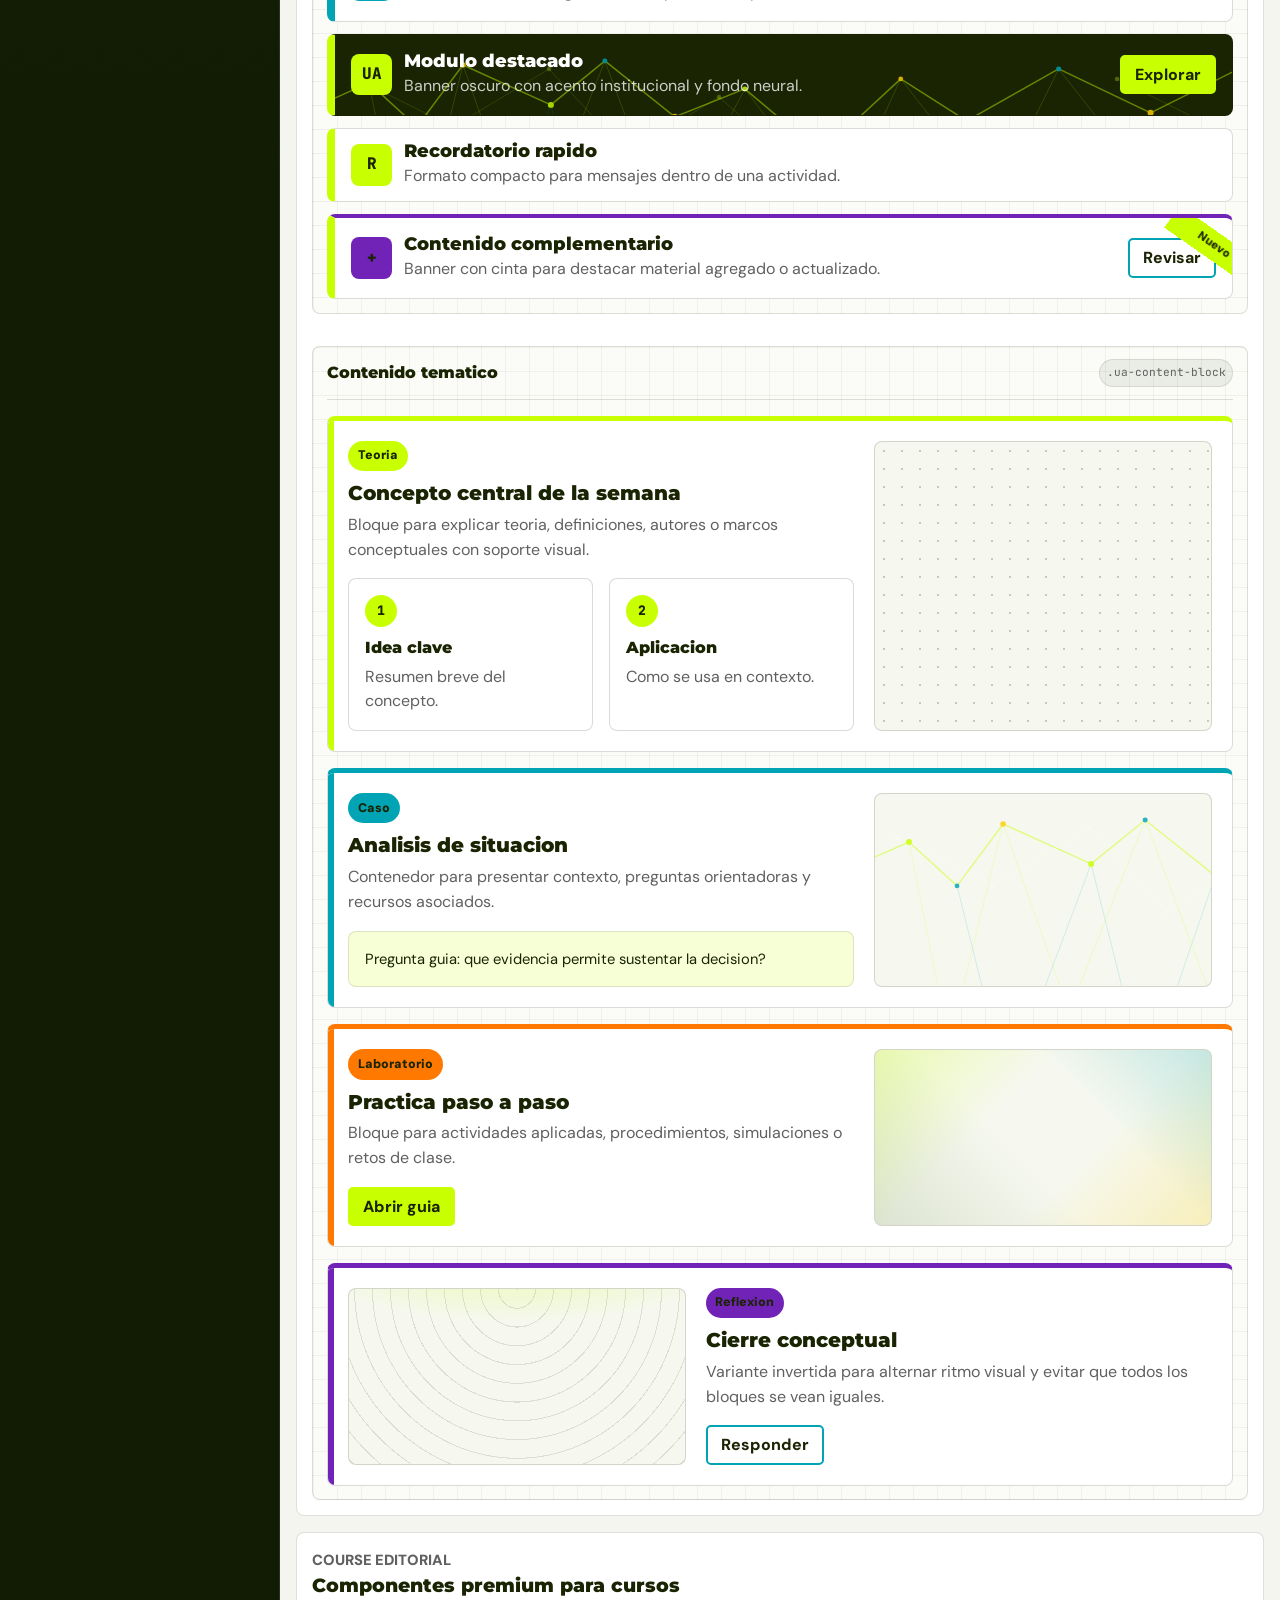
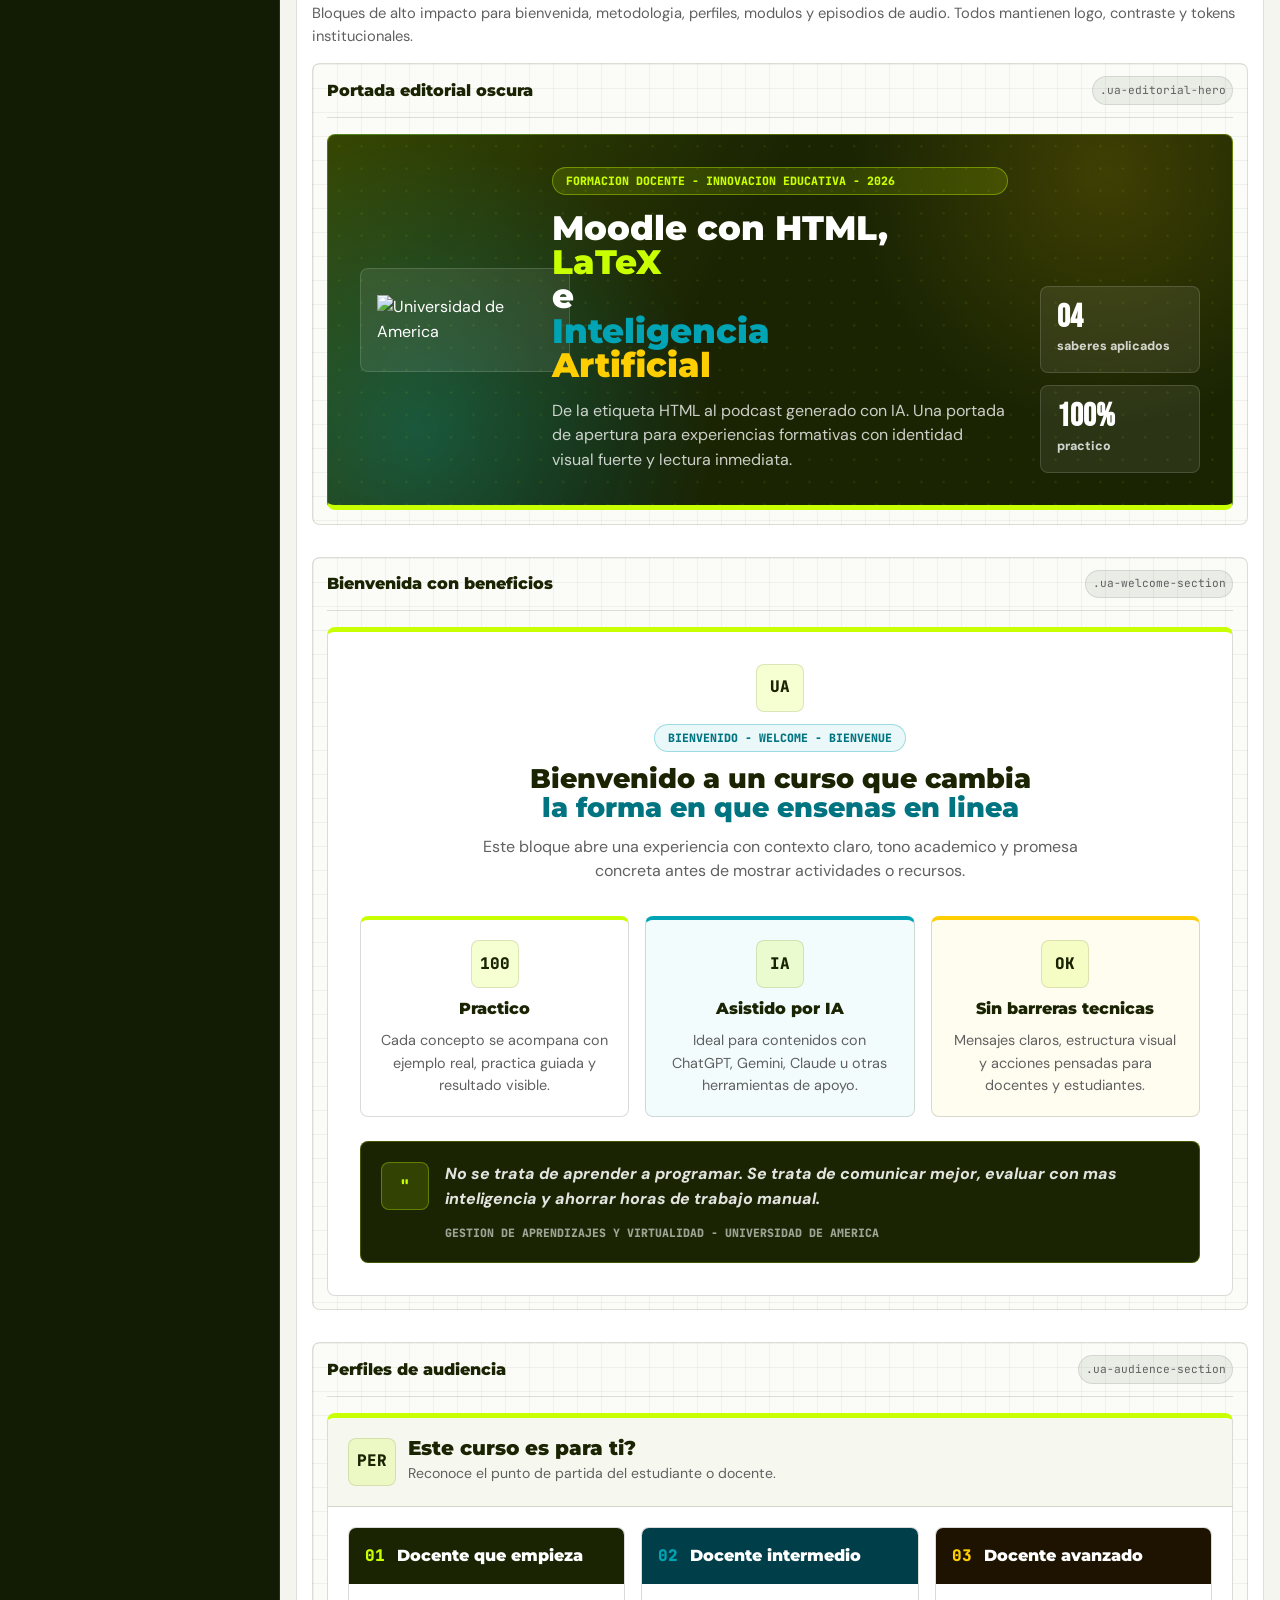
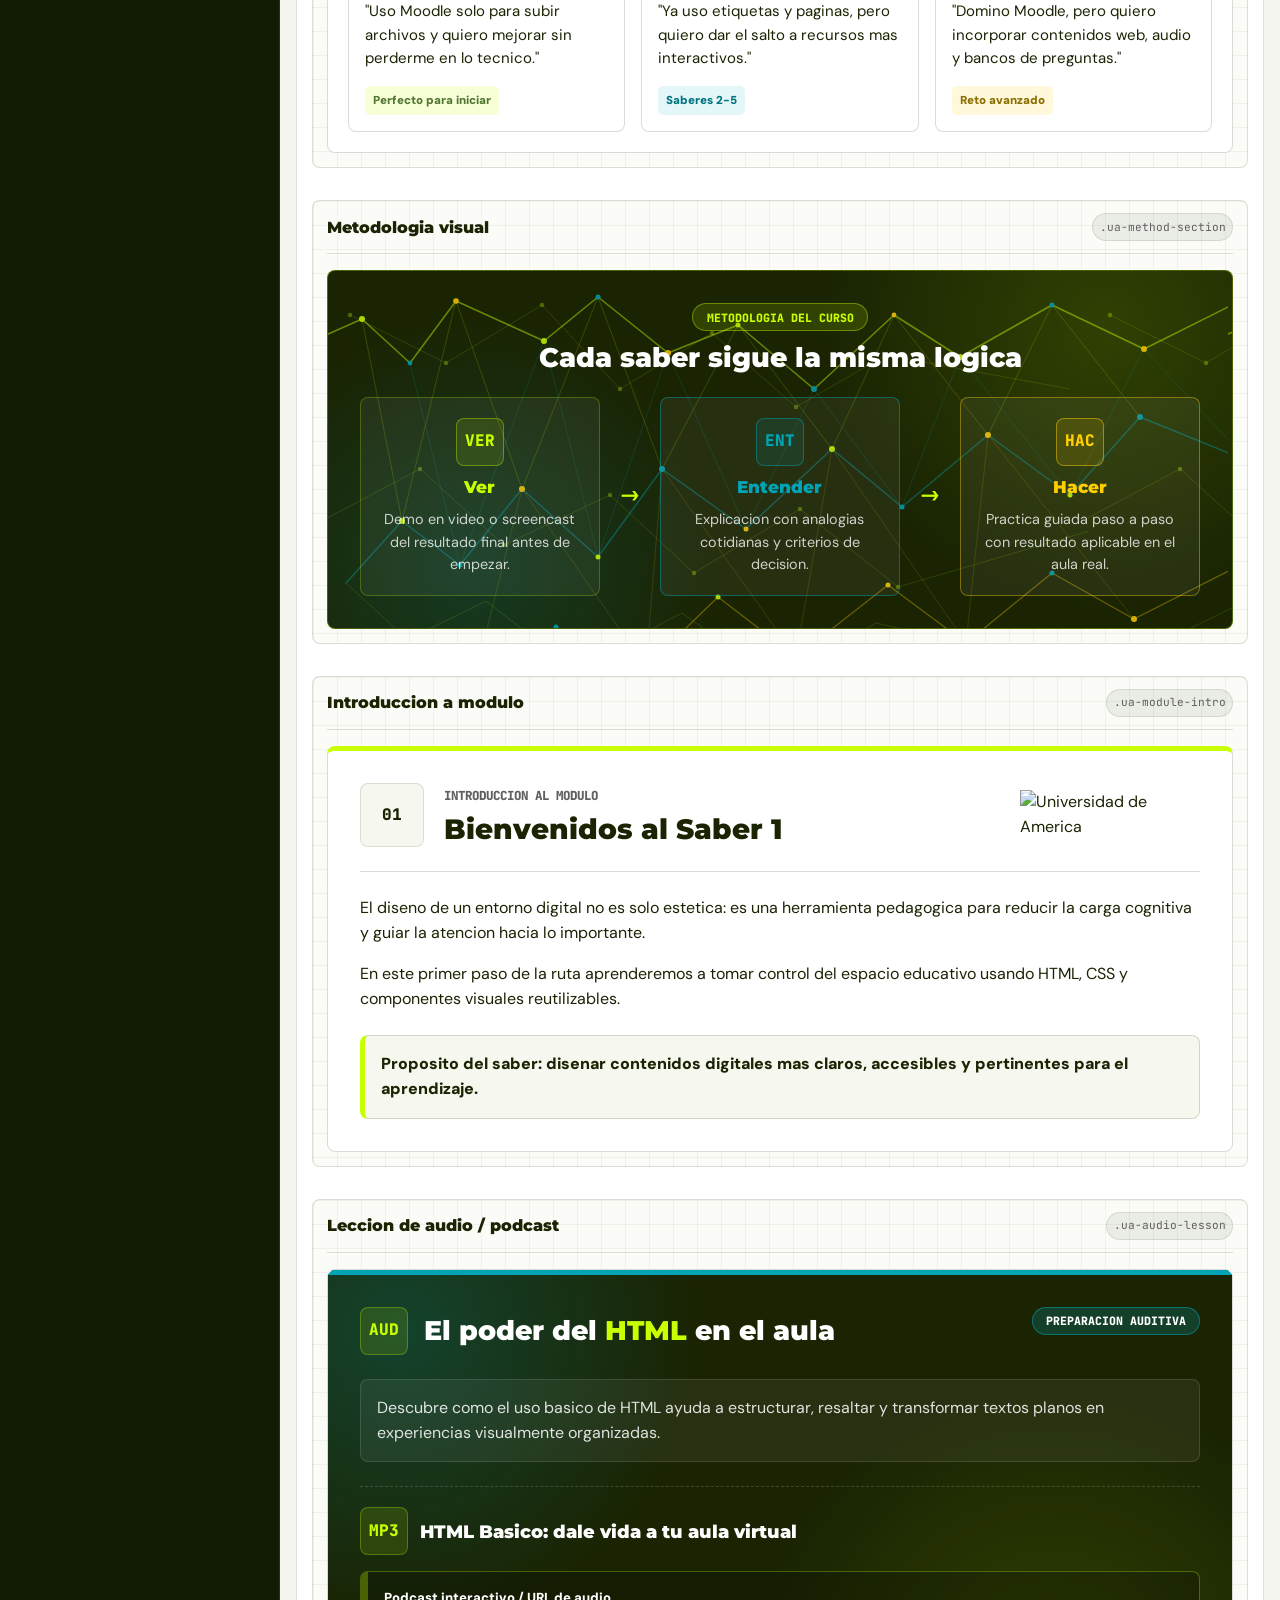
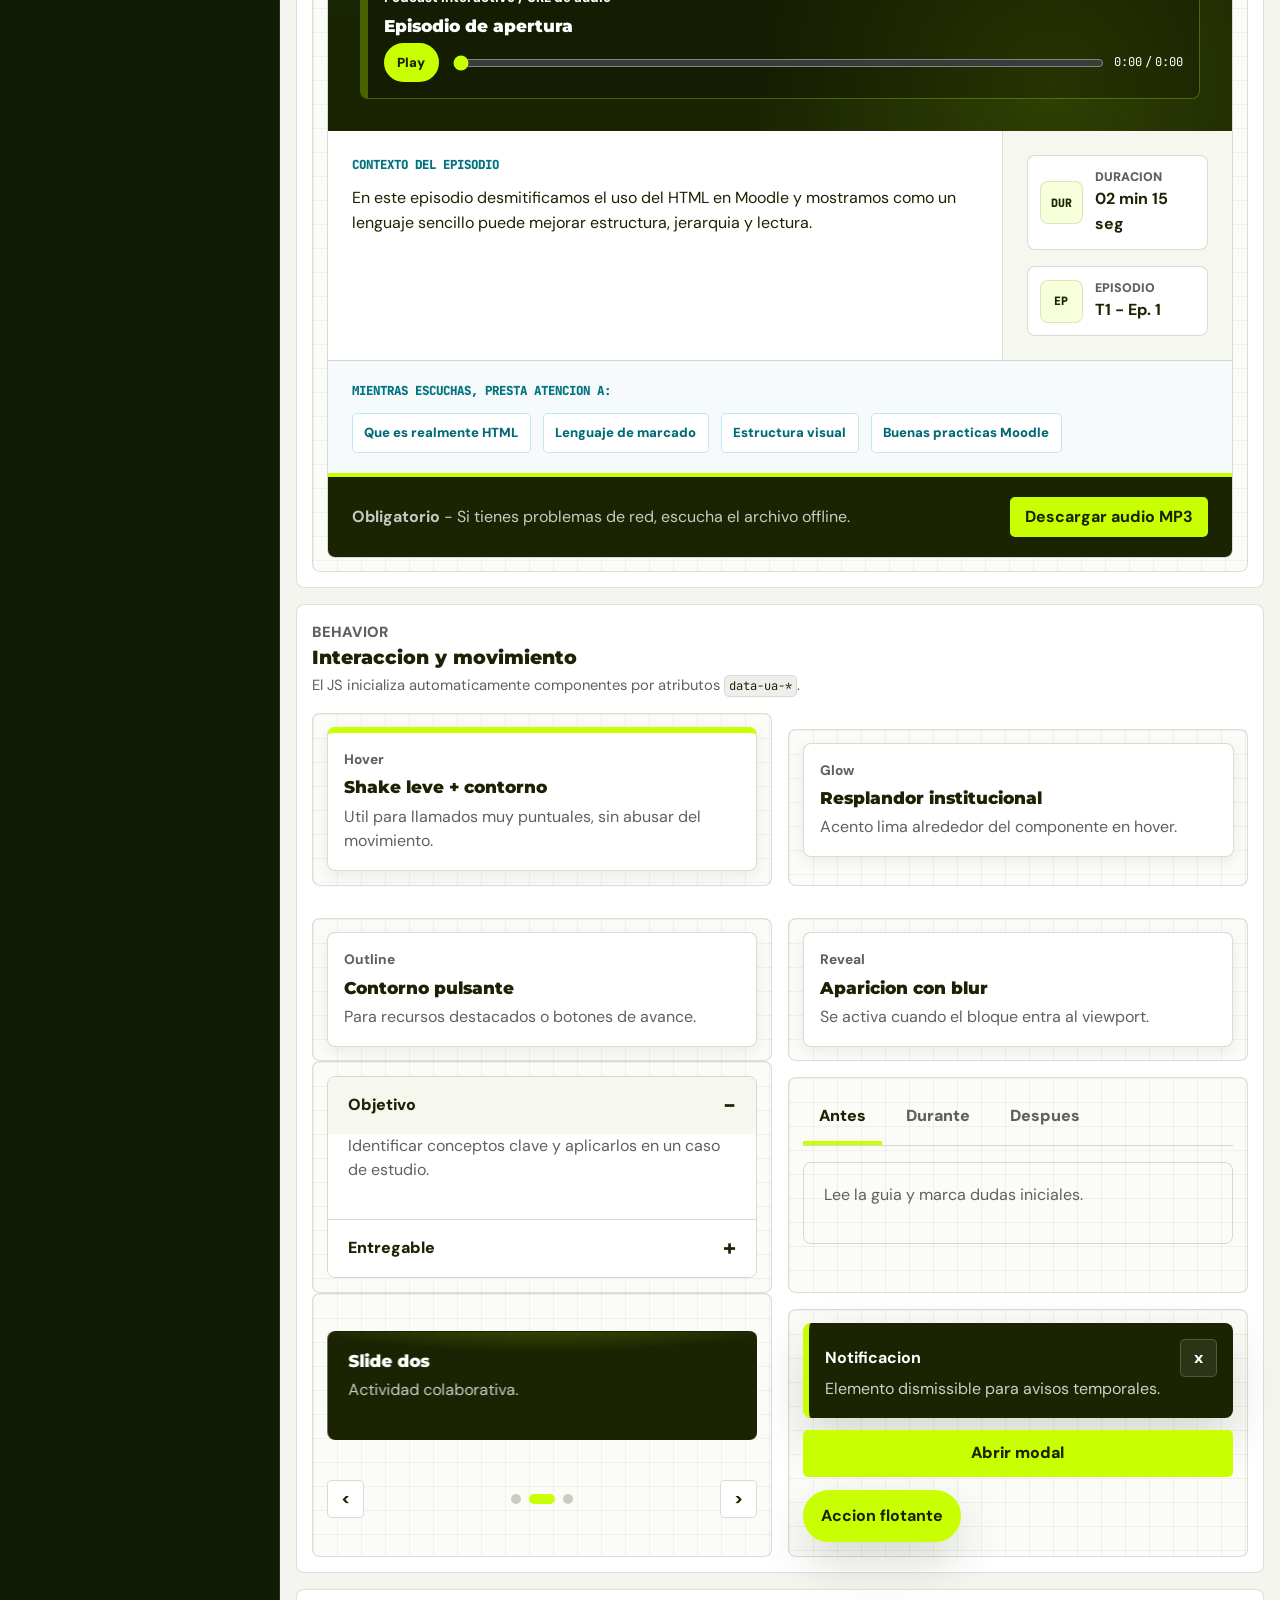
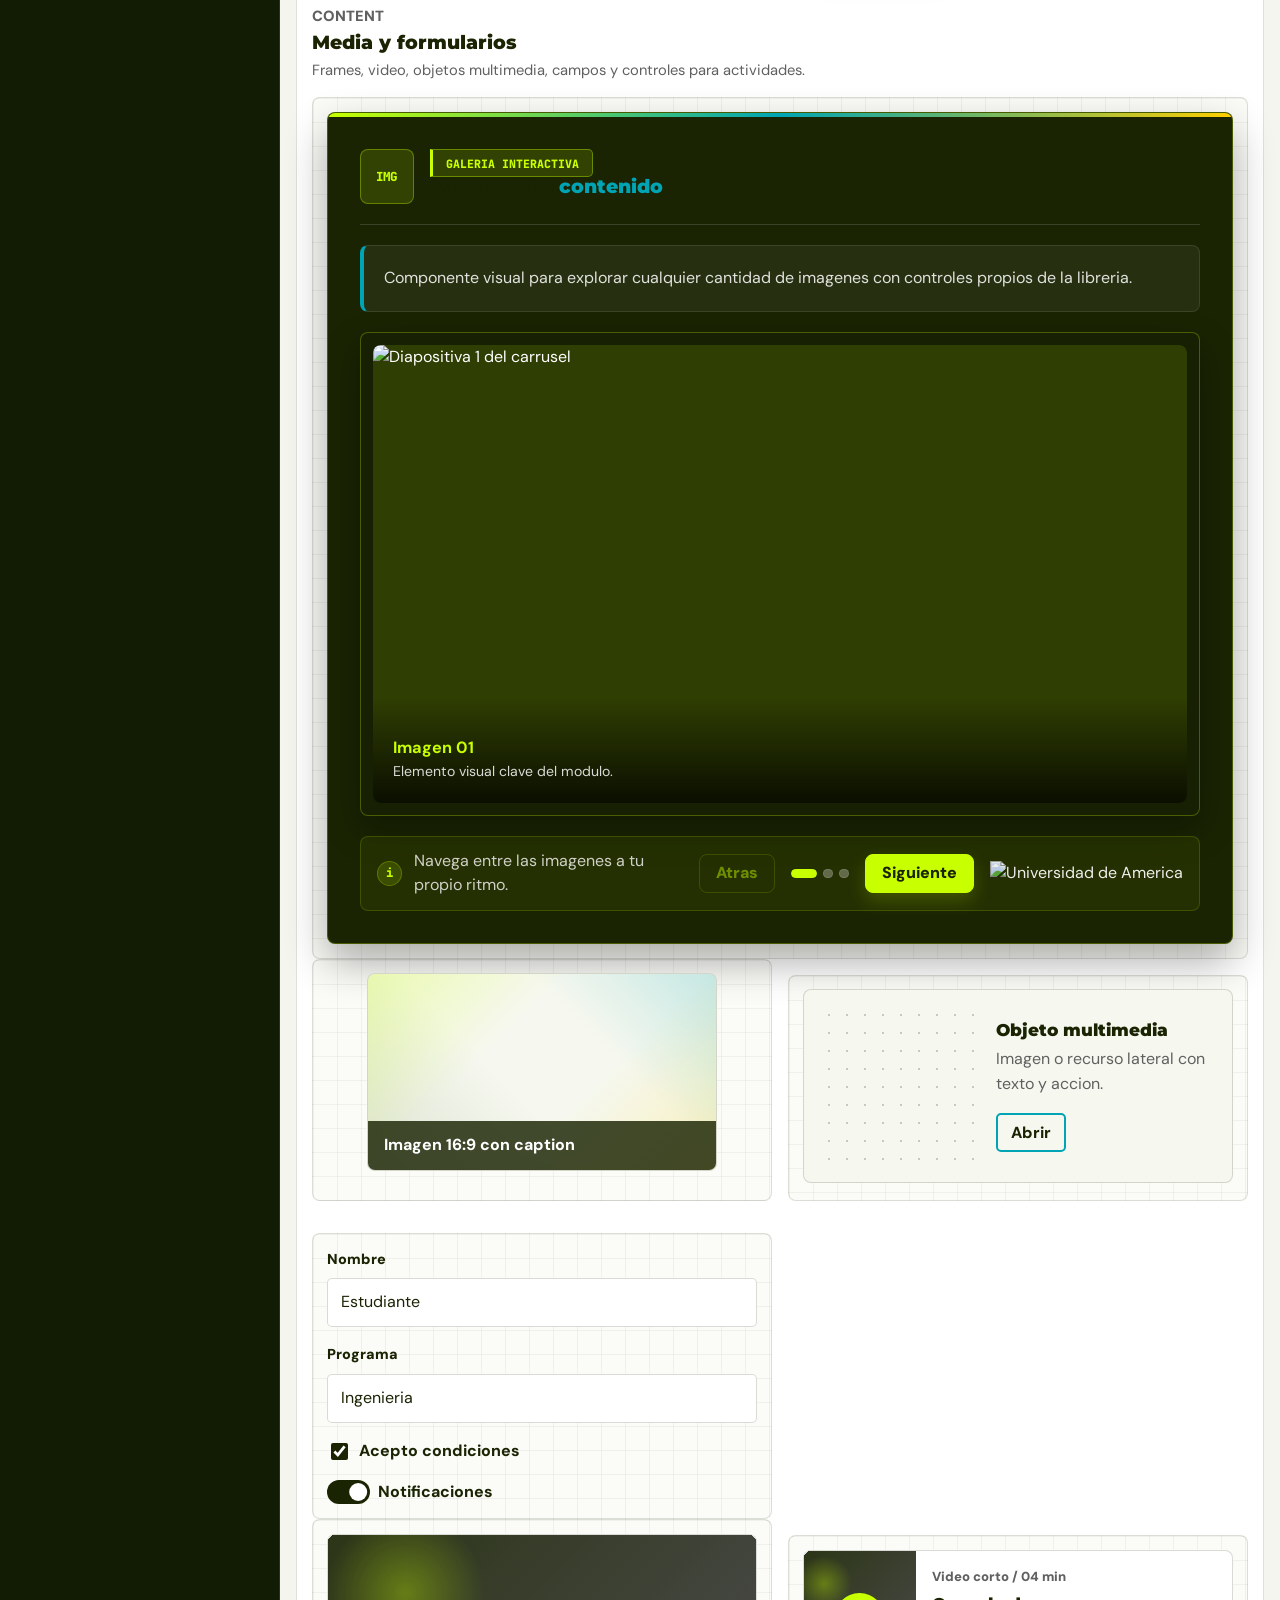
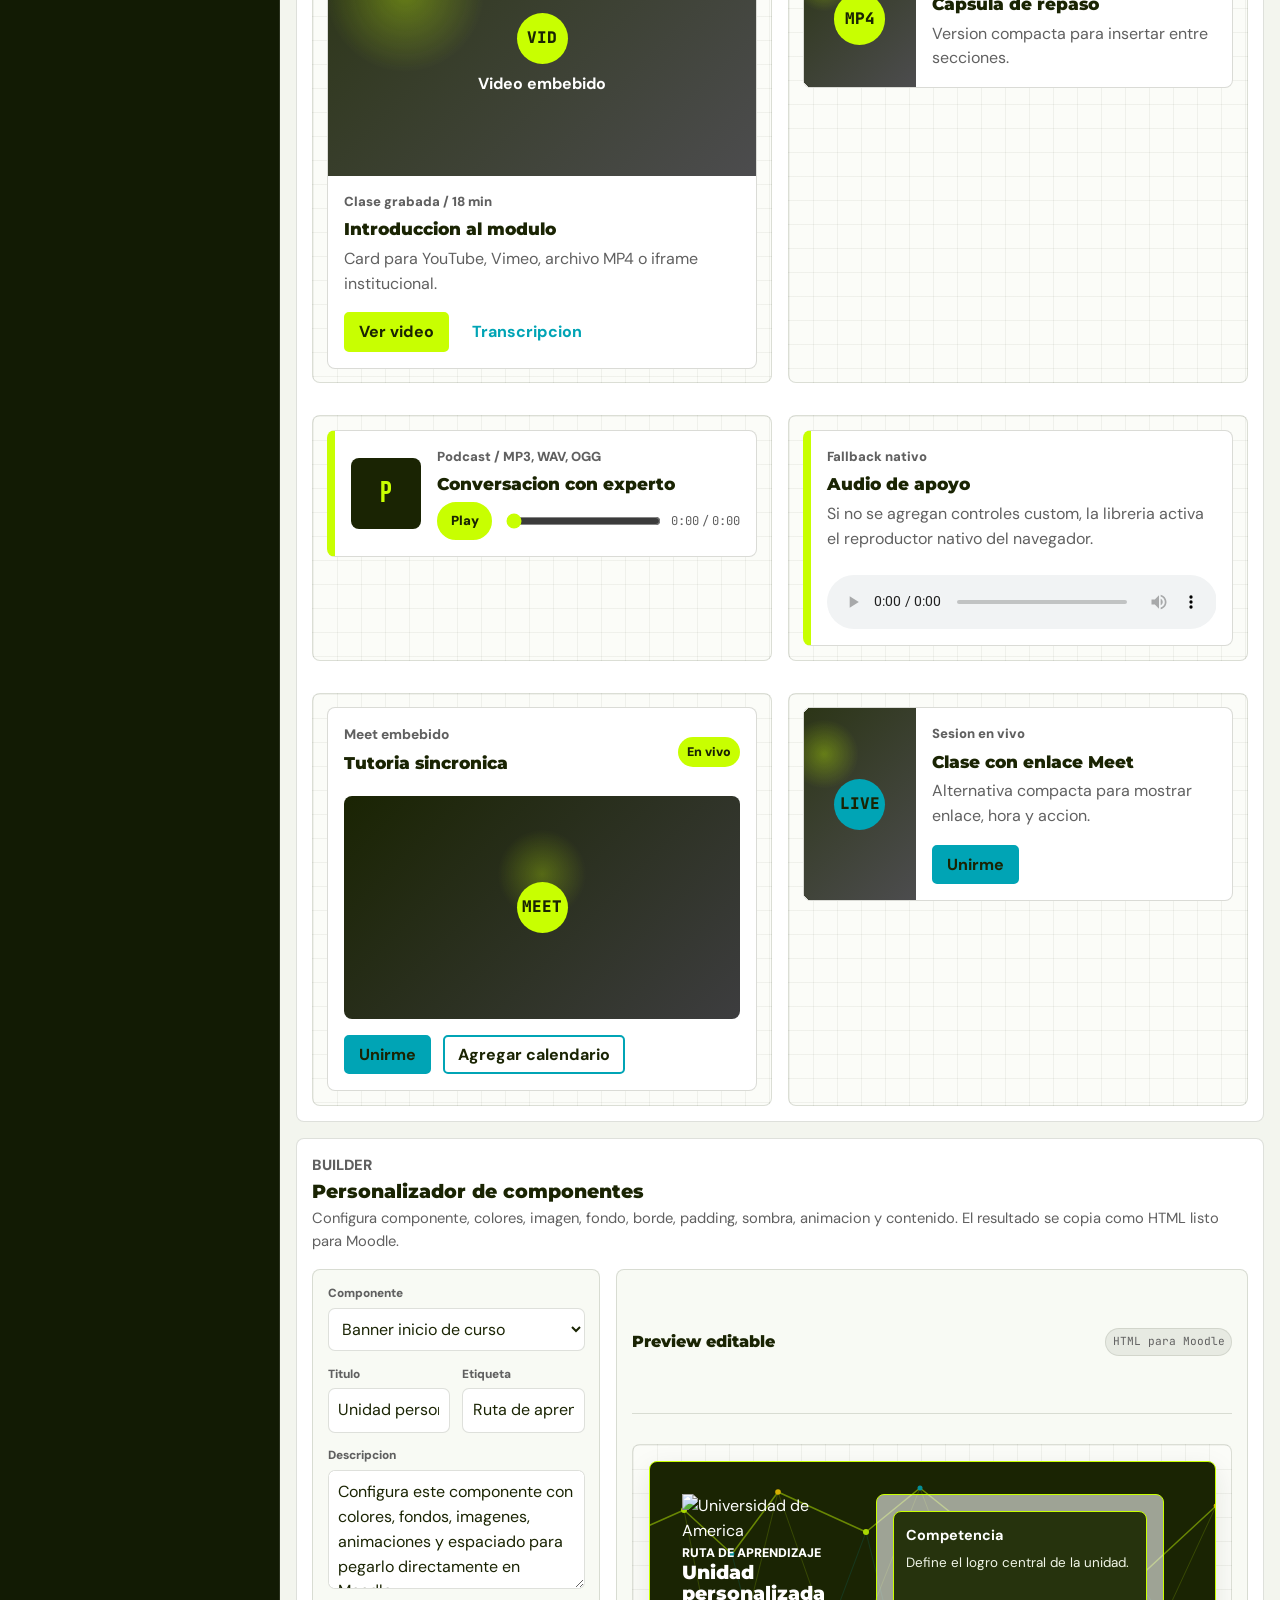
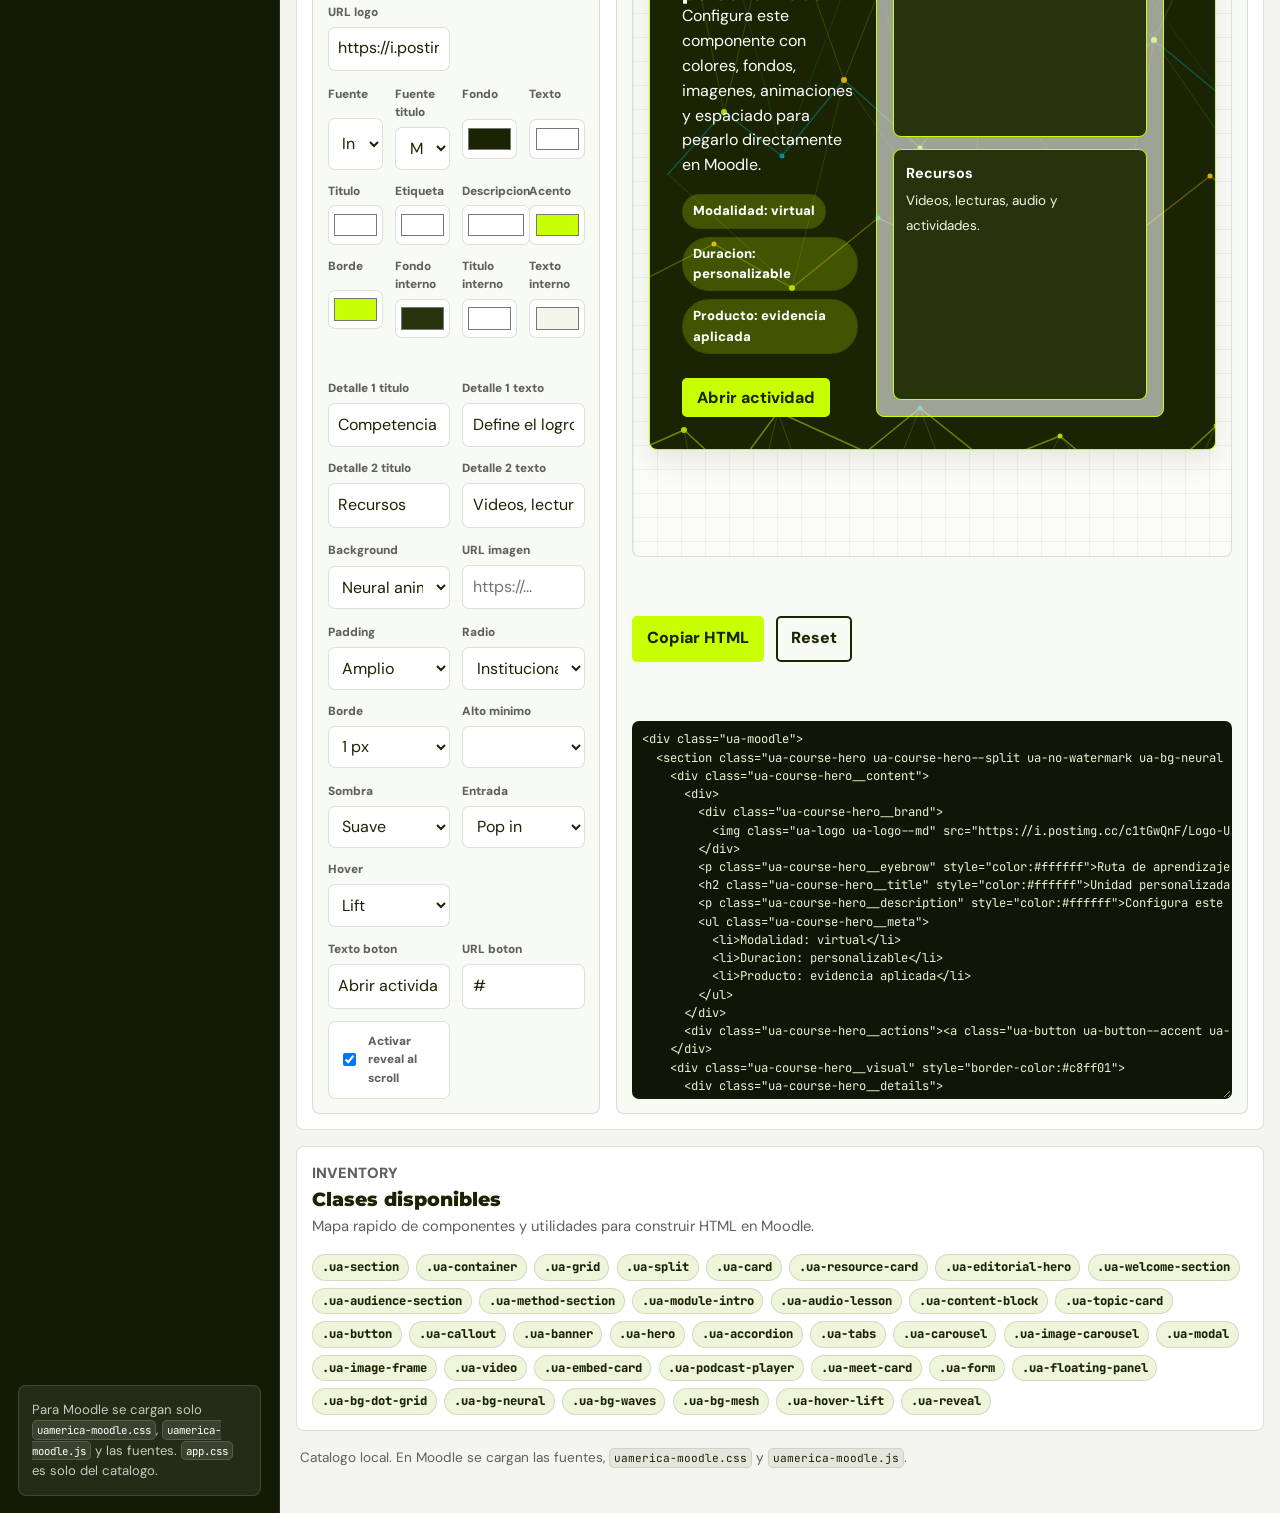
==== commit 87ae8e6e: "Update carousel" ====
--- a/index.html
+++ b/index.html
@@ -1109,6 +1109,20 @@
                     <option value="var(--ua-font-ui)" selected>Inter / UI</option>
                     <option value="var(--ua-font-sans)">DM Sans</option>
                     <option value="var(--ua-font-heading)">Montserrat</option>
+                    <option value="var(--ua-font-geometric)">Space Grotesk</option>
+                    <option value="var(--ua-font-rounded)">Nunito</option>
+                    <option value="var(--ua-font-display)">Bebas / Oswald</option>
+                    <option value="var(--ua-font-serif)">Playfair</option>
+                    <option value="var(--ua-font-slab)">Roboto Slab</option>
+                    <option value="var(--ua-font-code)">JetBrains Mono</option>
+                  </select>
+                </div>
+                <div class="catalog-control">
+                  <label for="custom-title-font">Fuente titulo</label>
+                  <select id="custom-title-font" data-custom-field="titleFontFamily">
+                    <option value="var(--ua-font-heading)" selected>Montserrat</option>
+                    <option value="var(--ua-font-ui)">Inter / UI</option>
+                    <option value="var(--ua-font-sans)">DM Sans</option>
                     <option value="var(--ua-font-geometric)">Space Grotesk</option>
                     <option value="var(--ua-font-rounded)">Nunito</option>
                     <option value="var(--ua-font-display)">Bebas / Oswald</option>
--- a/assets/css/uamerica-moodle.css
+++ b/assets/css/uamerica-moodle.css
@@ -3097,7 +3097,7 @@
 
 .ua-image-carousel__title {
   color: var(--ua-gallery-ink);
-  font-family: var(--ua-font-title);
+  font-family: var(--ua-font-title) !important;
   font-size: clamp(1.45rem, 3vw, 2.1rem);
   line-height: 1.05;
   margin: var(--ua-space-3) 0 0;
@@ -3105,6 +3105,7 @@
 
 .ua-image-carousel__title span {
   color: var(--ua-gallery-info);
+  font-family: inherit !important;
 }
 
 .ua-image-carousel__intro {
@@ -3166,7 +3167,7 @@
 
 .ua-image-carousel__caption strong {
   color: var(--ua-gallery-accent);
-  font-family: var(--ua-font-title);
+  font-family: var(--ua-font-family);
   font-size: 1.02rem;
   line-height: 1.1;
 }
